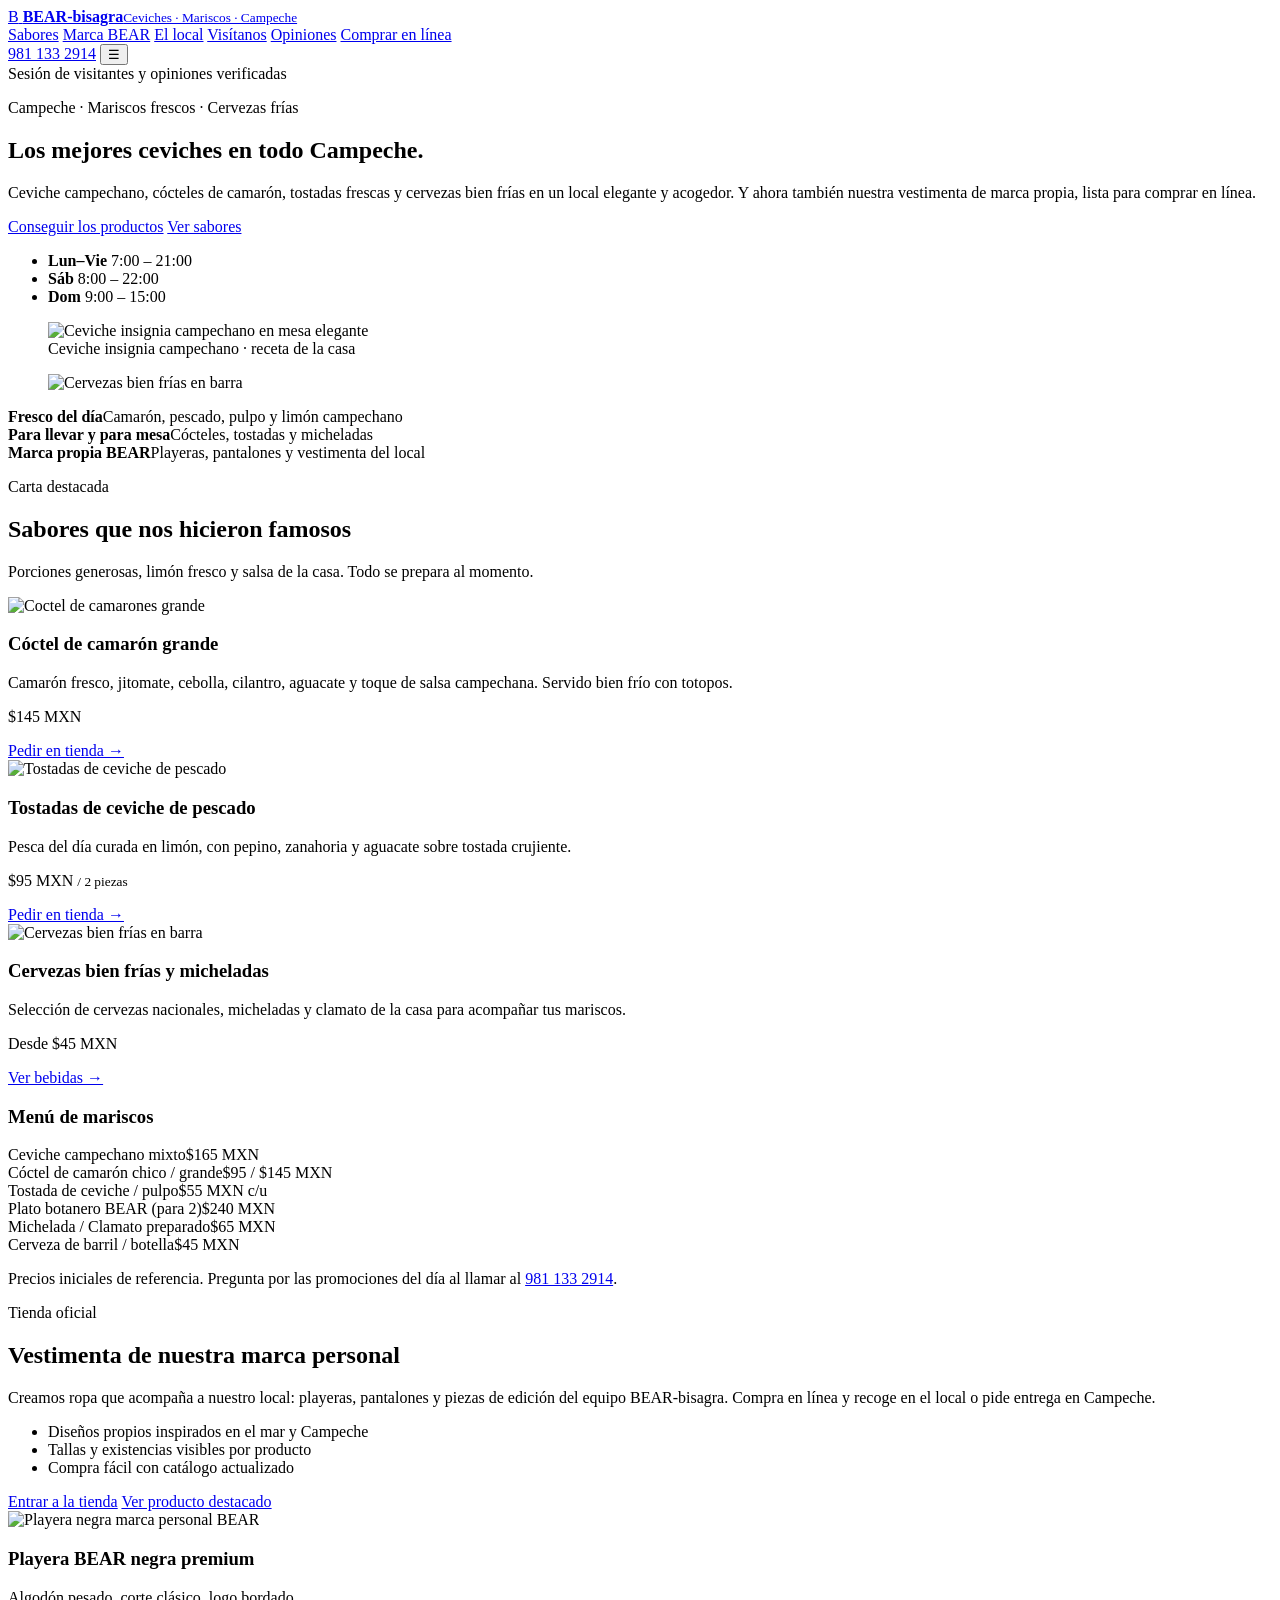
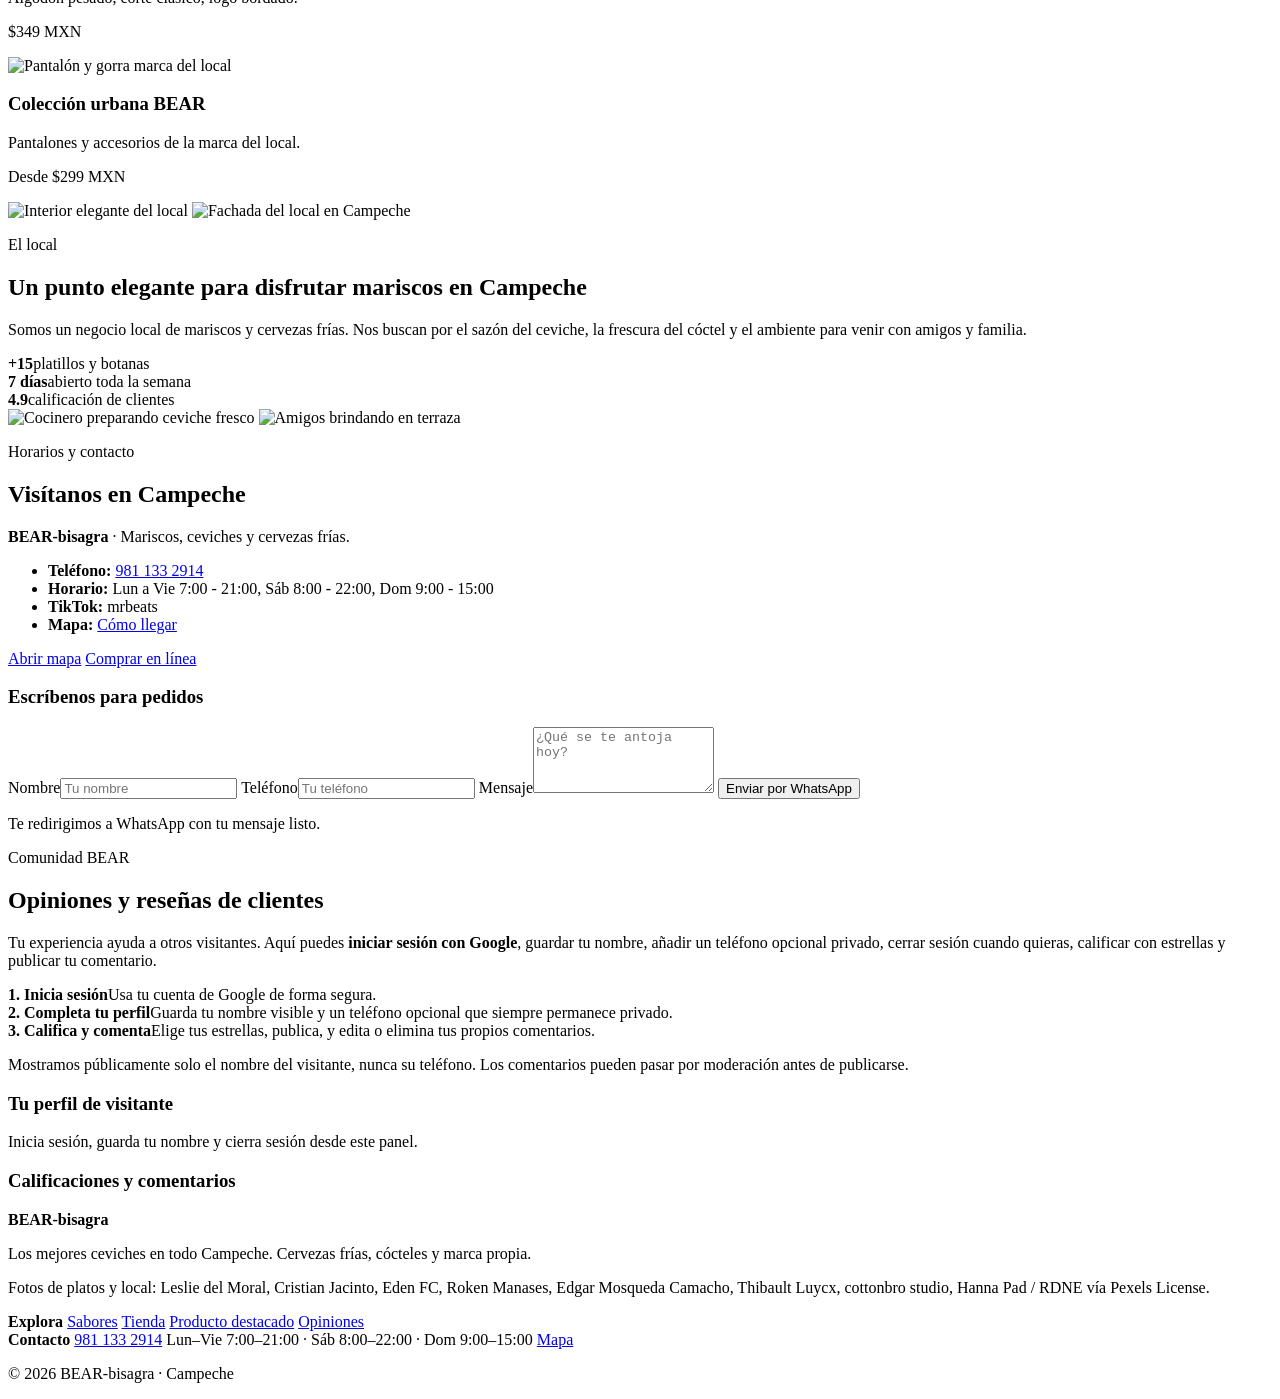
==== index.html @ d9f0fd3d "generate index.html" ====
<!DOCTYPE html>
<html lang="es">
<head>
<meta charset="UTF-8">
<meta name="viewport" content="width=device-width, initial-scale=1.0">
<title>BEAR-bisagra · Ceviches y Mariscos en Campeche</title>
<meta name="description" content="BEAR-bisagra en Campeche: los mejores ceviches, cócteles de camarón, tostadas frescas y cervezas bien frías. Compra en línea nuestra vestimenta de marca propia.">
<link rel="preconnect" href="https://fonts.googleapis.com">
<link rel="preconnect" href="https://fonts.gstatic.com" crossorigin>
<link href="https://fonts.googleapis.com/css2?family=Fraunces:opsz,wght@9..144,500;9..144,600;9..144,700&family=Inter:wght@400;500;600;700&display=swap" rel="stylesheet">
<link rel="stylesheet" href="styles.css">
</head>
<body>
<header class="header" id="inicio">
  <div class="container header-inner">
    <a class="brand" href="index.html" aria-label="BEAR-bisagra inicio" data-eb-editable="link" data-eb-key="index.a.1" data-eb-role="a" data-eb-kind="link">
      <span class="brand-mark">B</span>
      <span class="brand-text"><strong>BEAR-bisagra</strong><small>Ceviches · Mariscos · Campeche</small></span>
    </a>
    <nav class="nav" id="nav" aria-label="Navegación principal">
      <a href="#sabores" data-eb-editable="link" data-eb-key="index.a.2" data-eb-role="a" data-eb-kind="link">Sabores</a>
      <a href="#marca" data-eb-editable="link" data-eb-key="index.a.3" data-eb-role="a" data-eb-kind="link">Marca BEAR</a>
      <a href="#local" data-eb-editable="link" data-eb-key="index.a.4" data-eb-role="a" data-eb-kind="link">El local</a>
      <a href="#visitanos" data-eb-editable="link" data-eb-key="index.a.5" data-eb-role="a" data-eb-kind="link">Visítanos</a>
      <a href="#opiniones" data-eb-editable="link" data-eb-key="index.a.6" data-eb-role="a" data-eb-kind="link">Opiniones</a>
      <a href="tienda/index.html" class="btn btn-gold btn-sm" data-eb-editable="link" data-eb-key="index.a.7" data-eb-role="a" data-eb-kind="link">Comprar en línea</a>
    </nav>
    <div class="header-actions">
      <a class="phone" href="tel:+529811332914" data-eb-editable="link" data-eb-key="index.a.8" data-eb-role="a" data-eb-kind="link">981 133 2914</a>
      <button class="menu-btn" id="menuBtn" aria-label="Abrir menú" aria-expanded="false" data-eb-editable="link" data-eb-key="index.button.9" data-eb-role="button" data-eb-kind="link">☰</button>
    </div>
  </div>
  <div class="header-profile-strip">
    <div class="container header-profile-inner">
      <span>Sesión de visitantes y opiniones verificadas</span>
      <span data-itm-profile data-project-id="32536aca-527c-4a46-9a63-be16d1e86934"></span>
    </div>
  </div>
</header>

<main>
<!-- HERO -->
<section class="hero">
  <div class="container hero-grid">
    <div class="hero-copy">
      <p class="eyebrow" data-eb-editable="text" data-eb-key="index.p.10" data-eb-role="p" data-eb-kind="text">Campeche · Mariscos frescos · Cervezas frías</p>
      <h1 data-eb-editable="text" data-eb-key="index.h1.11" data-eb-role="h1" data-eb-kind="text">Los mejores ceviches en todo Campeche.</h1>
      <p class="lead" data-eb-editable="text" data-eb-key="index.p.12" data-eb-role="p" data-eb-kind="text">Ceviche campechano, cócteles de camarón, tostadas frescas y cervezas bien frías en un local elegante y acogedor. Y ahora también nuestra vestimenta de marca propia, lista para comprar en línea.</p>
      <div class="hero-cta">
        <a href="tienda/index.html" class="btn btn-gold" data-eb-editable="link" data-eb-key="index.a.13" data-eb-role="a" data-eb-kind="link">Conseguir los productos</a>
        <a href="#sabores" class="btn btn-outline" data-eb-editable="link" data-eb-key="index.a.14" data-eb-role="a" data-eb-kind="link">Ver sabores</a>
      </div>
      <ul class="hero-meta">
        <li><strong>Lun–Vie</strong> 7:00 – 21:00</li>
        <li><strong>Sáb</strong> 8:00 – 22:00</li>
        <li><strong>Dom</strong> 9:00 – 15:00</li>
      </ul>
    </div>
    <div class="hero-media">
      <figure class="hero-img-main">
        <img src="https://images.pexels.com/photos/4801427/pexels-photo-4801427.jpeg?auto=compress&cs=tinysrgb&dpr=2&h=650&w=940" alt="Ceviche insignia campechano en mesa elegante" loading="eager" data-eb-editable="image" data-eb-key="index.img.15" data-eb-role="img" data-eb-kind="image">
        <figcaption>Ceviche insignia campechano · receta de la casa</figcaption>
      </figure>
      <figure class="hero-img-small">
        <img src="https://images.pexels.com/photos/36027855/pexels-photo-36027855.jpeg?auto=compress&cs=tinysrgb&dpr=2&h=650&w=940" alt="Cervezas bien frías en barra" loading="lazy" data-eb-editable="image" data-eb-key="index.img.16" data-eb-role="img" data-eb-kind="image">
      </figure>
    </div>
  </div>
</section>

<!-- CINTA -->
<section class="strip">
  <div class="container strip-grid">
    <div><strong>Fresco del día</strong><span>Camarón, pescado, pulpo y limón campechano</span></div>
    <div><strong>Para llevar y para mesa</strong><span>Cócteles, tostadas y micheladas</span></div>
    <div><strong>Marca propia BEAR</strong><span>Playeras, pantalones y vestimenta del local</span></div>
  </div>
</section>

<!-- SABORES -->
<section class="section" id="sabores">
  <div class="container">
    <p class="eyebrow" data-eb-editable="text" data-eb-key="index.p.17" data-eb-role="p" data-eb-kind="text">Carta destacada</p>
    <div class="section-head">
      <h2 data-eb-editable="text" data-eb-key="index.h2.18" data-eb-role="h2" data-eb-kind="text">Sabores que nos hicieron famosos</h2>
      <p data-eb-editable="text" data-eb-key="index.p.19" data-eb-role="p" data-eb-kind="text">Porciones generosas, limón fresco y salsa de la casa. Todo se prepara al momento.</p>
    </div>
    <div class="cards-3">
      <article class="card">
        <img src="https://images.pexels.com/photos/20484887/pexels-photo-20484887.png?auto=compress&cs=tinysrgb&dpr=2&h=650&w=940" alt="Coctel de camarones grande" loading="lazy" data-eb-editable="image" data-eb-key="index.img.20" data-eb-role="img" data-eb-kind="image">
        <div class="card-body">
          <h3 data-eb-editable="text" data-eb-key="index.h3.21" data-eb-role="h3" data-eb-kind="text">Cóctel de camarón grande</h3>
          <p data-eb-editable="text" data-eb-key="index.p.22" data-eb-role="p" data-eb-kind="text">Camarón fresco, jitomate, cebolla, cilantro, aguacate y toque de salsa campechana. Servido bien frío con totopos.</p>
          <p class="price" data-eb-editable="text" data-eb-key="index.p.23" data-eb-role="p" data-eb-kind="text">$145 MXN</p>
          <a class="link" href="tienda/index.html" data-eb-editable="link" data-eb-key="index.a.24" data-eb-role="a" data-eb-kind="link">Pedir en tienda →</a>
        </div>
      </article>
      <article class="card">
        <img src="https://images.pexels.com/photos/19725440/pexels-photo-19725440.jpeg?auto=compress&cs=tinysrgb&dpr=2&h=650&w=940" alt="Tostadas de ceviche de pescado" loading="lazy" data-eb-editable="image" data-eb-key="index.img.25" data-eb-role="img" data-eb-kind="image">
        <div class="card-body">
          <h3 data-eb-editable="text" data-eb-key="index.h3.26" data-eb-role="h3" data-eb-kind="text">Tostadas de ceviche de pescado</h3>
          <p data-eb-editable="text" data-eb-key="index.p.27" data-eb-role="p" data-eb-kind="text">Pesca del día curada en limón, con pepino, zanahoria y aguacate sobre tostada crujiente.</p>
          <p class="price" data-eb-editable="text" data-eb-key="index.p.28" data-eb-role="p" data-eb-kind="text">$95 MXN <small>/ 2 piezas</small></p>
          <a class="link" href="tienda/index.html" data-eb-editable="link" data-eb-key="index.a.29" data-eb-role="a" data-eb-kind="link">Pedir en tienda →</a>
        </div>
      </article>
      <article class="card">
        <img src="https://images.pexels.com/photos/36027855/pexels-photo-36027855.jpeg?auto=compress&cs=tinysrgb&dpr=2&h=650&w=940" alt="Cervezas bien frías en barra" loading="lazy" data-eb-editable="image" data-eb-key="index.img.30" data-eb-role="img" data-eb-kind="image">
        <div class="card-body">
          <h3 data-eb-editable="text" data-eb-key="index.h3.31" data-eb-role="h3" data-eb-kind="text">Cervezas bien frías y micheladas</h3>
          <p data-eb-editable="text" data-eb-key="index.p.32" data-eb-role="p" data-eb-kind="text">Selección de cervezas nacionales, micheladas y clamato de la casa para acompañar tus mariscos.</p>
          <p class="price" data-eb-editable="text" data-eb-key="index.p.33" data-eb-role="p" data-eb-kind="text">Desde $45 MXN</p>
          <a class="link" href="tienda/index.html" data-eb-editable="link" data-eb-key="index.a.34" data-eb-role="a" data-eb-kind="link">Ver bebidas →</a>
        </div>
      </article>
    </div>
    <div class="menu-table-wrap">
      <h3 data-eb-editable="text" data-eb-key="index.h3.35" data-eb-role="h3" data-eb-kind="text">Menú de mariscos</h3>
      <div class="menu-table">
        <div><span>Ceviche campechano mixto</span><span>$165 MXN</span></div>
        <div><span>Cóctel de camarón chico / grande</span><span>$95 / $145 MXN</span></div>
        <div><span>Tostada de ceviche / pulpo</span><span>$55 MXN c/u</span></div>
        <div><span>Plato botanero BEAR (para 2)</span><span>$240 MXN</span></div>
        <div><span>Michelada / Clamato preparado</span><span>$65 MXN</span></div>
        <div><span>Cerveza de barril / botella</span><span>$45 MXN</span></div>
      </div>
      <p class="muted" data-eb-editable="text" data-eb-key="index.p.36" data-eb-role="p" data-eb-kind="text">Precios iniciales de referencia. Pregunta por las promociones del día al llamar al <a href="tel:+529811332914" data-eb-editable="link" data-eb-key="index.a.37" data-eb-role="a" data-eb-kind="link">981 133 2914</a>.</p>
    </div>
  </div>
</section>

<!-- MARCA / TIENDA -->
<section class="section section-dark" id="marca">
  <div class="container brand-grid">
    <div>
      <p class="eyebrow eyebrow-gold" data-eb-editable="text" data-eb-key="index.p.38" data-eb-role="p" data-eb-kind="text">Tienda oficial</p>
      <h2 data-eb-editable="text" data-eb-key="index.h2.39" data-eb-role="h2" data-eb-kind="text">Vestimenta de nuestra marca personal</h2>
      <p data-eb-editable="text" data-eb-key="index.p.40" data-eb-role="p" data-eb-kind="text">Creamos ropa que acompaña a nuestro local: playeras, pantalones y piezas de edición del equipo BEAR-bisagra. Compra en línea y recoge en el local o pide entrega en Campeche.</p>
      <ul class="checklist">
        <li>Diseños propios inspirados en el mar y Campeche</li>
        <li>Tallas y existencias visibles por producto</li>
        <li>Compra fácil con catálogo actualizado</li>
      </ul>
      <div class="row">
        <a href="tienda/index.html" class="btn btn-gold" data-eb-editable="link" data-eb-key="index.a.41" data-eb-role="a" data-eb-kind="link">Entrar a la tienda</a>
        <a href="tienda/producto-1.html" class="btn btn-outline-light" data-eb-editable="link" data-eb-key="index.a.42" data-eb-role="a" data-eb-kind="link">Ver producto destacado</a>
      </div>
    </div>
    <div class="brand-cards">
      <article class="card card-dark">
        <img src="https://images.pexels.com/photos/8532638/pexels-photo-8532638.jpeg?auto=compress&cs=tinysrgb&dpr=2&h=650&w=940" alt="Playera negra marca personal BEAR" loading="lazy" data-eb-editable="image" data-eb-key="index.img.43" data-eb-role="img" data-eb-kind="image">
        <div class="card-body">
          <h3 data-eb-editable="text" data-eb-key="index.h3.44" data-eb-role="h3" data-eb-kind="text">Playera BEAR negra premium</h3>
          <p data-eb-editable="text" data-eb-key="index.p.45" data-eb-role="p" data-eb-kind="text">Algodón pesado, corte clásico, logo bordado.</p>
          <p class="price" data-eb-editable="text" data-eb-key="index.p.46" data-eb-role="p" data-eb-kind="text">$349 MXN</p>
        </div>
      </article>
      <article class="card card-dark">
        <img src="https://images.pexels.com/photos/8112638/pexels-photo-8112638.jpeg?auto=compress&cs=tinysrgb&dpr=2&h=650&w=940" alt="Pantalón y gorra marca del local" loading="lazy" data-eb-editable="image" data-eb-key="index.img.47" data-eb-role="img" data-eb-kind="image">
        <div class="card-body">
          <h3 data-eb-editable="text" data-eb-key="index.h3.48" data-eb-role="h3" data-eb-kind="text">Colección urbana BEAR</h3>
          <p data-eb-editable="text" data-eb-key="index.p.49" data-eb-role="p" data-eb-kind="text">Pantalones y accesorios de la marca del local.</p>
          <p class="price" data-eb-editable="text" data-eb-key="index.p.50" data-eb-role="p" data-eb-kind="text">Desde $299 MXN</p>
        </div>
      </article>
    </div>
  </div>
</section>

<!-- LOCAL -->
<section class="section" id="local">
  <div class="container local-grid">
    <div class="local-media">
      <img class="img-main" src="https://images.pexels.com/photos/34692788/pexels-photo-34692788.jpeg?auto=compress&cs=tinysrgb&dpr=2&h=650&w=940" alt="Interior elegante del local" loading="lazy" data-eb-editable="image" data-eb-key="index.img.51" data-eb-role="img" data-eb-kind="image">
      <img class="img-over" src="https://images.pexels.com/photos/32204736/pexels-photo-32204736.jpeg?auto=compress&cs=tinysrgb&dpr=2&h=650&w=940" alt="Fachada del local en Campeche" loading="lazy" data-eb-editable="image" data-eb-key="index.img.52" data-eb-role="img" data-eb-kind="image">
    </div>
    <div>
      <p class="eyebrow" data-eb-editable="text" data-eb-key="index.p.53" data-eb-role="p" data-eb-kind="text">El local</p>
      <h2 data-eb-editable="text" data-eb-key="index.h2.54" data-eb-role="h2" data-eb-kind="text">Un punto elegante para disfrutar mariscos en Campeche</h2>
      <p data-eb-editable="text" data-eb-key="index.p.55" data-eb-role="p" data-eb-kind="text">Somos un negocio local de mariscos y cervezas frías. Nos buscan por el sazón del ceviche, la frescura del cóctel y el ambiente para venir con amigos y familia.</p>
      <div class="stats">
        <div><strong>+15</strong><span>platillos y botanas</span></div>
        <div><strong>7 días</strong><span>abierto toda la semana</span></div>
        <div><strong>4.9</strong><span>calificación de clientes</span></div>
      </div>
      <div class="gallery-mini">
        <img src="https://images.pexels.com/photos/3975044/pexels-photo-3975044.jpeg?auto=compress&cs=tinysrgb&dpr=2&h=650&w=940" alt="Cocinero preparando ceviche fresco" loading="lazy" data-eb-editable="image" data-eb-key="index.img.56" data-eb-role="img" data-eb-kind="image">
        <img src="https://images.pexels.com/photos/5529902/pexels-photo-5529902.jpeg?auto=compress&cs=tinysrgb&dpr=2&h=650&w=940" alt="Amigos brindando en terraza" loading="lazy" data-eb-editable="image" data-eb-key="index.img.57" data-eb-role="img" data-eb-kind="image">
      </div>
    </div>
  </div>
</section>

<!-- VISITANOS -->
<section class="section section-cream" id="visitanos">
  <div class="container visit-grid">
    <div>
      <p class="eyebrow" data-eb-editable="text" data-eb-key="index.p.58" data-eb-role="p" data-eb-kind="text">Horarios y contacto</p>
      <h2 data-eb-editable="text" data-eb-key="index.h2.59" data-eb-role="h2" data-eb-kind="text">Visítanos en Campeche</h2>
      <p data-eb-editable="text" data-eb-key="index.p.60" data-eb-role="p" data-eb-kind="text"><strong>BEAR-bisagra</strong> · Mariscos, ceviches y cervezas frías.</p>
      <ul class="contact-list">
        <li><strong>Teléfono:</strong> <a href="tel:+529811332914" data-eb-editable="link" data-eb-key="index.a.61" data-eb-role="a" data-eb-kind="link">981 133 2914</a></li>
        <li><strong>Horario:</strong> Lun a Vie 7:00 - 21:00, Sáb 8:00 - 22:00, Dom 9:00 - 15:00</li>
        <li><strong>TikTok:</strong> mrbeats</li>
        <li><strong>Mapa:</strong> <a href="https://maps.google.com/?q=Monterrey" target="_blank" rel="noopener" data-eb-editable="link" data-eb-key="index.a.62" data-eb-role="a" data-eb-kind="link">Cómo llegar</a></li>
      </ul>
      <div class="row">
        <a class="btn btn-dark" href="https://maps.google.com/?q=Monterrey" target="_blank" rel="noopener" data-eb-editable="link" data-eb-key="index.a.63" data-eb-role="a" data-eb-kind="link">Abrir mapa</a>
        <a class="btn btn-gold" href="tienda/index.html" data-eb-editable="link" data-eb-key="index.a.64" data-eb-role="a" data-eb-kind="link">Comprar en línea</a>
      </div>
    </div>
    <form class="contact-form" id="contactForm">
      <h3 data-eb-editable="text" data-eb-key="index.h3.65" data-eb-role="h3" data-eb-kind="text">Escríbenos para pedidos</h3>
      <label>Nombre<input type="text" name="nombre" required placeholder="Tu nombre"></label>
      <label>Teléfono<input type="tel" name="telefono" placeholder="Tu teléfono"></label>
      <label>Mensaje<textarea name="mensaje" rows="4" required placeholder="¿Qué se te antoja hoy?"></textarea></label>
      <button class="btn btn-dark" type="submit" data-eb-editable="link" data-eb-key="index.button.66" data-eb-role="button" data-eb-kind="link">Enviar por WhatsApp</button>
      <p class="form-note" id="contactNote" data-eb-editable="text" data-eb-key="index.p.67" data-eb-role="p" data-eb-kind="text">Te redirigimos a WhatsApp con tu mensaje listo.</p>
    </form>
  </div>
</section>

<!-- OPINIONES / COMENTARIOS ITM -->
<section class="section section-opinions" id="opiniones">
  <div class="container">
    <p class="eyebrow eyebrow-gold" data-eb-editable="text" data-eb-key="index.p.68" data-eb-role="p" data-eb-kind="text">Comunidad BEAR</p>
    <div class="section-head">
      <h2 data-eb-editable="text" data-eb-key="index.h2.69" data-eb-role="h2" data-eb-kind="text">Opiniones y reseñas de clientes</h2>
      <p data-eb-editable="text" data-eb-key="index.p.70" data-eb-role="p" data-eb-kind="text">Tu experiencia ayuda a otros visitantes. Aquí puedes <strong>iniciar sesión con Google</strong>, guardar tu nombre, añadir un teléfono opcional privado, cerrar sesión cuando quieras, calificar con estrellas y publicar tu comentario.</p>
    </div>
    <div class="opinion-info-grid">
      <div class="opinion-step"><strong>1. Inicia sesión</strong><span>Usa tu cuenta de Google de forma segura.</span></div>
      <div class="opinion-step"><strong>2. Completa tu perfil</strong><span>Guarda tu nombre visible y un teléfono opcional que siempre permanece privado.</span></div>
      <div class="opinion-step"><strong>3. Califica y comenta</strong><span>Elige tus estrellas, publica, y edita o elimina tus propios comentarios.</span></div>
    </div>
    <p class="privacy-note" data-eb-editable="text" data-eb-key="index.p.71" data-eb-role="p" data-eb-kind="text">Mostramos públicamente solo el nombre del visitante, nunca su teléfono. Los comentarios pueden pasar por moderación antes de publicarse.</p>
    <div class="comments-shell" data-itm-comments-shell>
      <div class="comments-profile-card">
        <h3 data-eb-editable="text" data-eb-key="index.h3.72" data-eb-role="h3" data-eb-kind="text">Tu perfil de visitante</h3>
        <p class="muted" data-eb-editable="text" data-eb-key="index.p.73" data-eb-role="p" data-eb-kind="text">Inicia sesión, guarda tu nombre y cierra sesión desde este panel.</p>
        <div data-itm-profile data-project-id="32536aca-527c-4a46-9a63-be16d1e86934"></div>
      </div>
      <div class="comments-list-card">
        <h3 data-eb-editable="text" data-eb-key="index.h3.74" data-eb-role="h3" data-eb-kind="text">Calificaciones y comentarios</h3>
        <div data-itm-comments data-project-id="32536aca-527c-4a46-9a63-be16d1e86934"></div>
      </div>
    </div>
  </div>
</section>
</main>

<footer class="footer">
  <div class="container footer-grid">
    <div>
      <strong>BEAR-bisagra</strong>
      <p data-eb-editable="text" data-eb-key="index.p.75" data-eb-role="p" data-eb-kind="text">Los mejores ceviches en todo Campeche. Cervezas frías, cócteles y marca propia.</p>
      <p class="muted" data-eb-editable="text" data-eb-key="index.p.76" data-eb-role="p" data-eb-kind="text">Fotos de platos y local: Leslie del Moral, Cristian Jacinto, Eden FC, Roken Manases, Edgar Mosqueda Camacho, Thibault Luycx, cottonbro studio, Hanna Pad / RDNE vía Pexels License.</p>
    </div>
    <div>
      <strong>Explora</strong>
      <a href="#sabores" data-eb-editable="link" data-eb-key="index.a.77" data-eb-role="a" data-eb-kind="link">Sabores</a>
      <a href="tienda/index.html" data-eb-editable="link" data-eb-key="index.a.78" data-eb-role="a" data-eb-kind="link">Tienda</a>
      <a href="tienda/producto-1.html" data-eb-editable="link" data-eb-key="index.a.79" data-eb-role="a" data-eb-kind="link">Producto destacado</a>
      <a href="#opiniones" data-eb-editable="link" data-eb-key="index.a.80" data-eb-role="a" data-eb-kind="link">Opiniones</a>
    </div>
    <div>
      <strong>Contacto</strong>
      <a href="tel:+529811332914" data-eb-editable="link" data-eb-key="index.a.81" data-eb-role="a" data-eb-kind="link">981 133 2914</a>
      <span>Lun–Vie 7:00–21:00 · Sáb 8:00–22:00 · Dom 9:00–15:00</span>
      <a href="https://maps.google.com/?q=Monterrey" target="_blank" rel="noopener" data-eb-editable="link" data-eb-key="index.a.82" data-eb-role="a" data-eb-kind="link">Mapa</a>
    </div>
  </div>
  <p class="copy" data-eb-editable="text" data-eb-key="index.p.83" data-eb-role="p" data-eb-kind="text">© 2026 BEAR-bisagra · Campeche</p>
</footer>

<script src="script.js"></script>
<script src="https://itm-void-excepcional.pages.dev/comments.js" async></script>
</body>
</html>
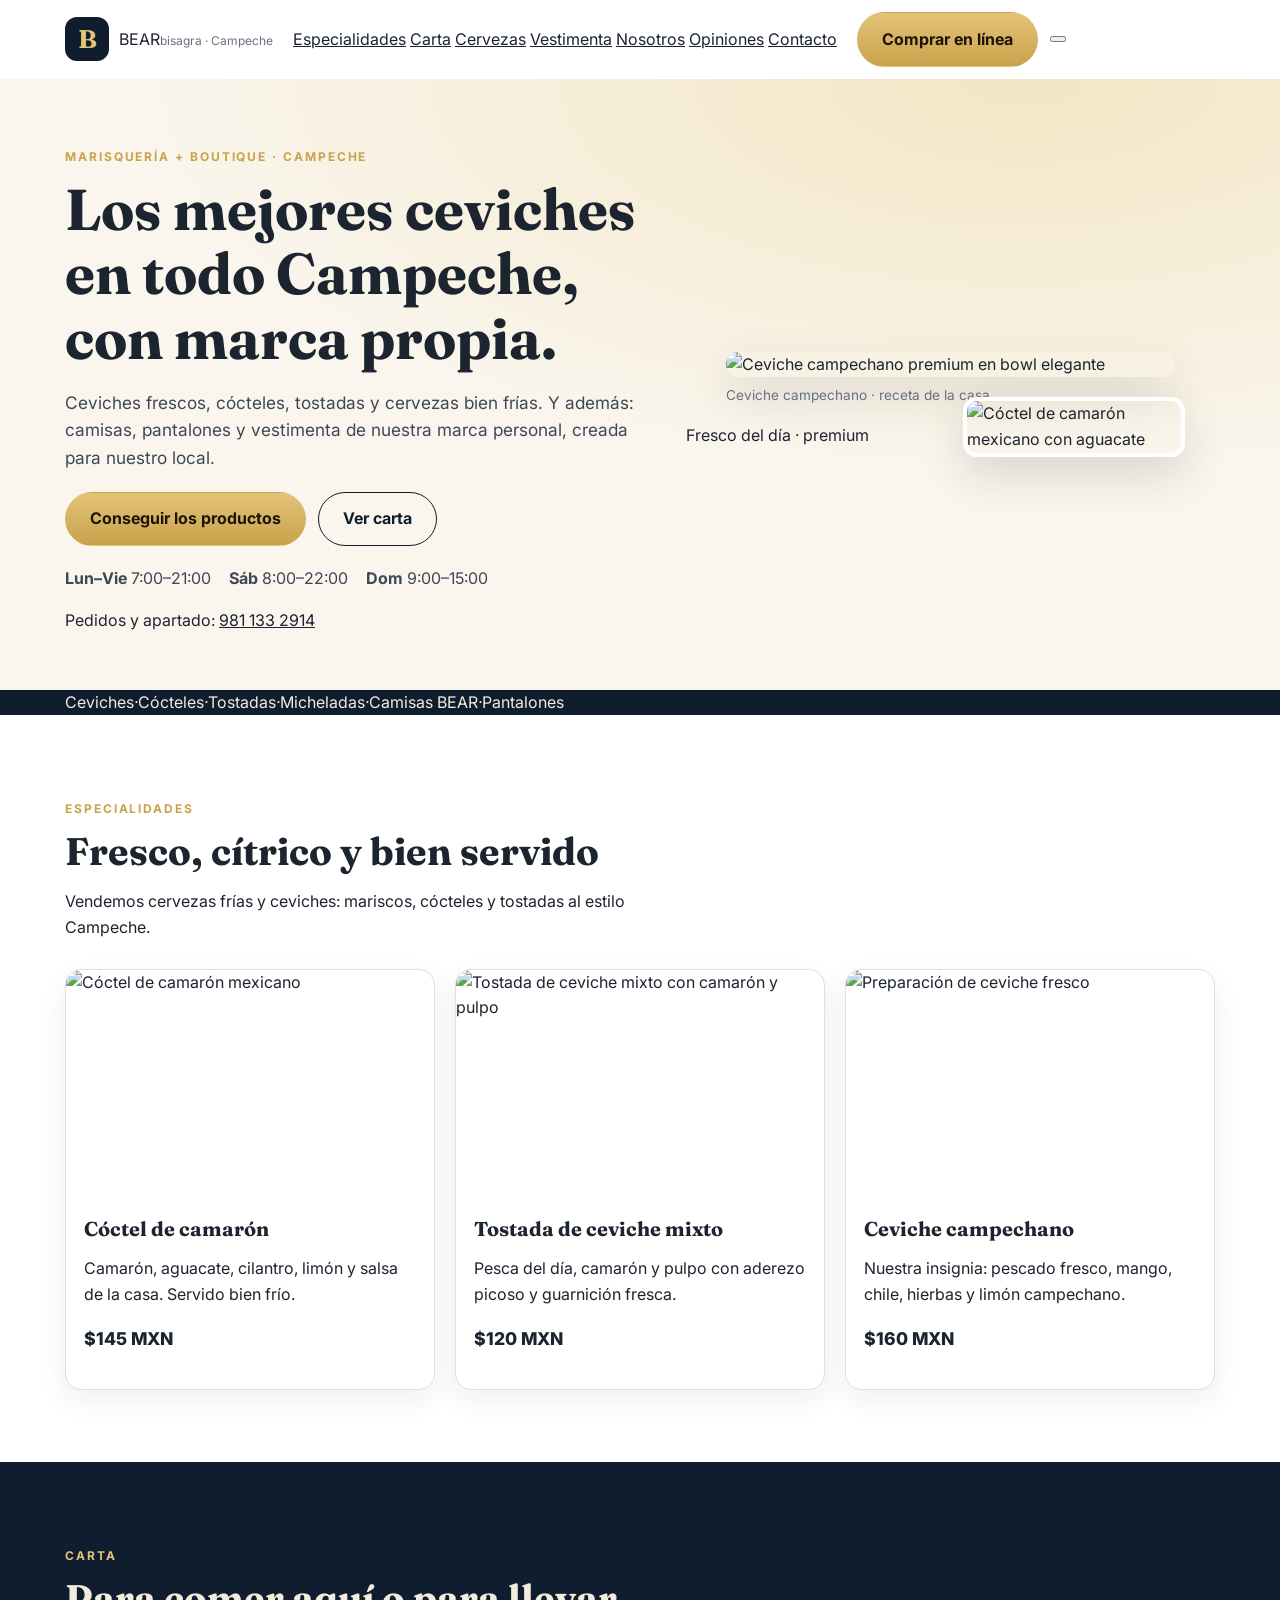
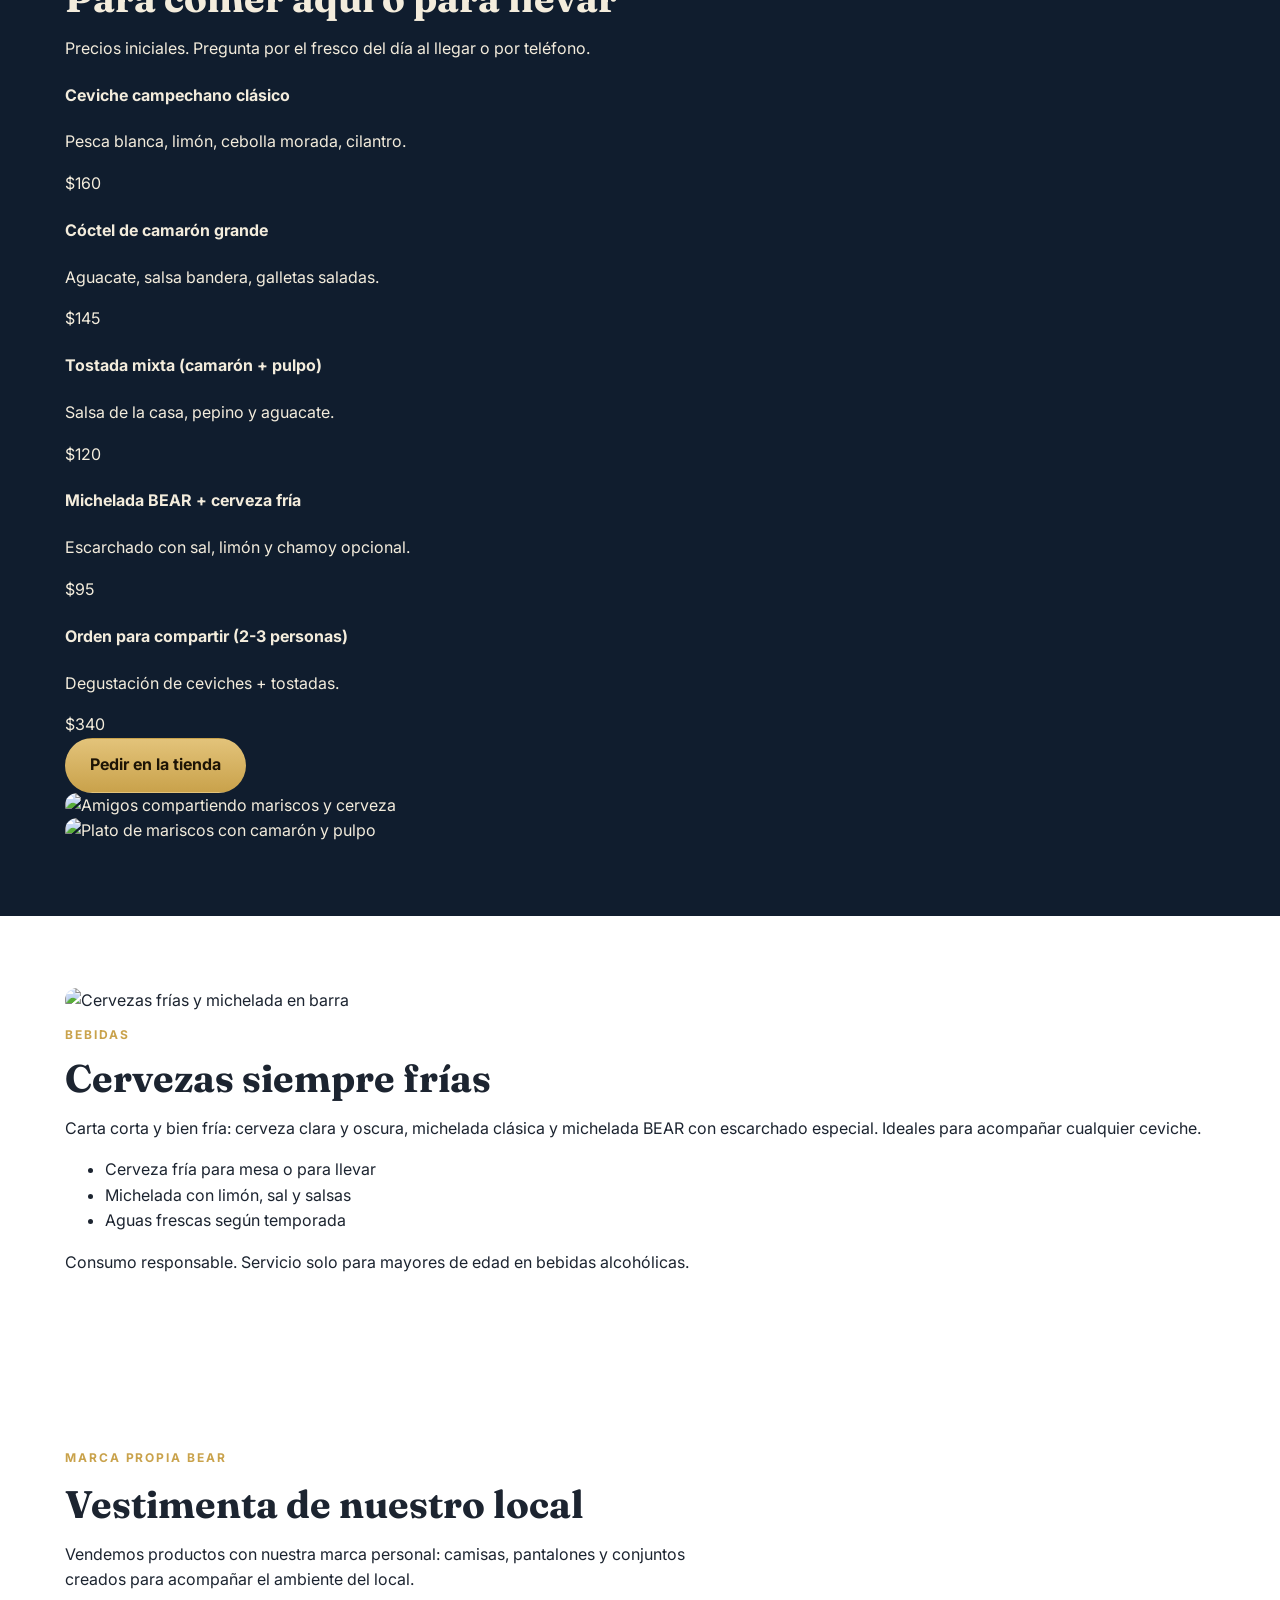
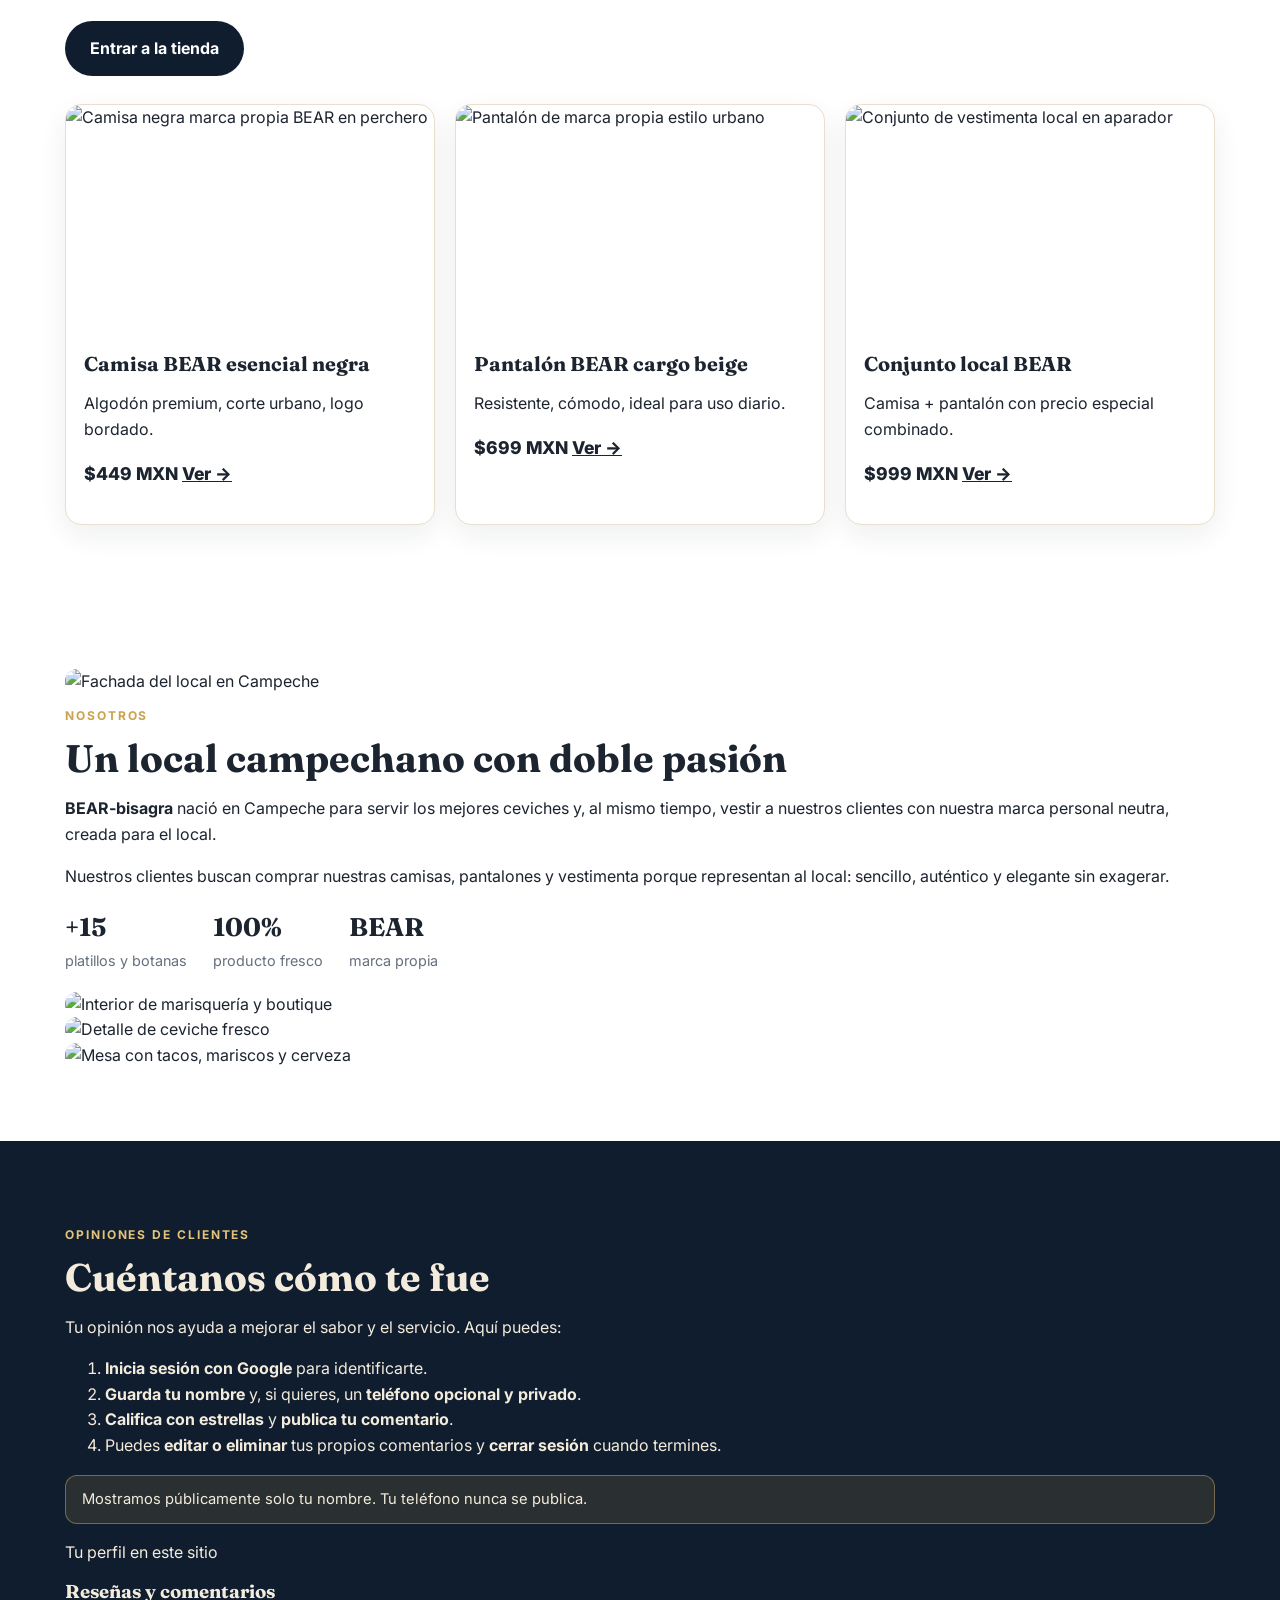
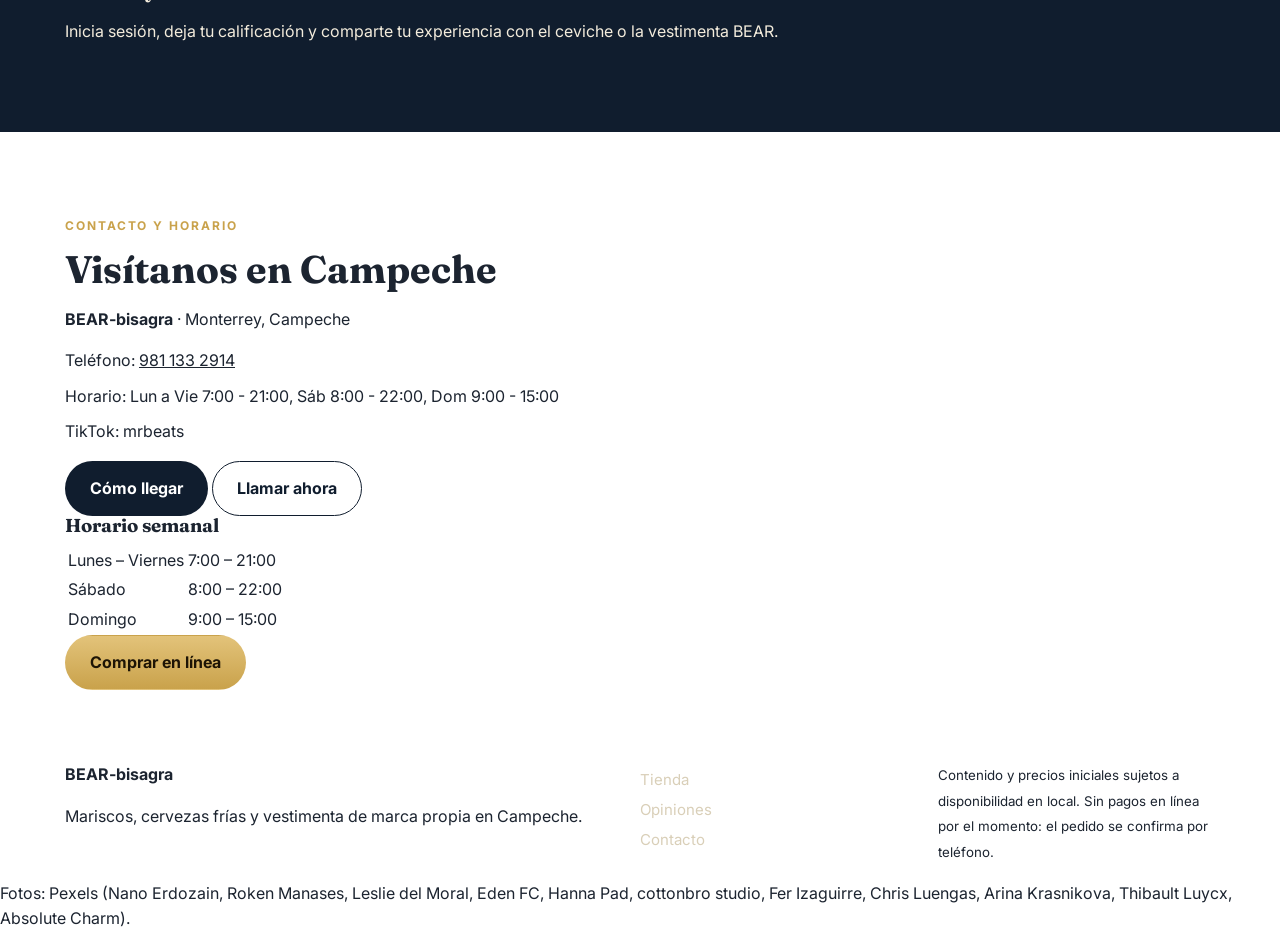
==== commit ef9eab0e: "generate index.html" ====
--- a/index.html
+++ b/index.html
@@ -3,274 +3,270 @@
 <head>
 <meta charset="UTF-8">
 <meta name="viewport" content="width=device-width, initial-scale=1.0">
-<title>BEAR-bisagra · Ceviches y Mariscos en Campeche</title>
-<meta name="description" content="BEAR-bisagra en Campeche: los mejores ceviches, cócteles de camarón, tostadas frescas y cervezas bien frías. Compra en línea nuestra vestimenta de marca propia.">
+<title>BEAR-bisagra · Ceviches, Mariscos y Vestimenta propia en Campeche</title>
+<meta name="description" content="BEAR-bisagra en Campeche: los mejores ceviches, cócteles de camarón, cervezas frías y vestimenta de marca propia. Compra en línea.">
 <link rel="preconnect" href="https://fonts.googleapis.com">
 <link rel="preconnect" href="https://fonts.gstatic.com" crossorigin>
 <link href="https://fonts.googleapis.com/css2?family=Fraunces:opsz,wght@9..144,500;9..144,600;9..144,700&family=Inter:wght@400;500;600;700&display=swap" rel="stylesheet">
 <link rel="stylesheet" href="styles.css">
 </head>
 <body>
-<header class="header" id="inicio">
+<header class="site-header" data-editable="header">
   <div class="container header-inner">
-    <a class="brand" href="index.html" aria-label="BEAR-bisagra inicio" data-eb-editable="link" data-eb-key="index.a.1" data-eb-role="a" data-eb-kind="link">
+    <a href="index.html" class="brand" aria-label="BEAR-bisagra inicio" data-eb-editable="link" data-eb-key="index.a.1" data-eb-role="a" data-eb-kind="link">
       <span class="brand-mark">B</span>
-      <span class="brand-text"><strong>BEAR-bisagra</strong><small>Ceviches · Mariscos · Campeche</small></span>
+      <span class="brand-text">BEAR<small>bisagra · Campeche</small></span>
     </a>
-    <nav class="nav" id="nav" aria-label="Navegación principal">
-      <a href="#sabores" data-eb-editable="link" data-eb-key="index.a.2" data-eb-role="a" data-eb-kind="link">Sabores</a>
-      <a href="#marca" data-eb-editable="link" data-eb-key="index.a.3" data-eb-role="a" data-eb-kind="link">Marca BEAR</a>
-      <a href="#local" data-eb-editable="link" data-eb-key="index.a.4" data-eb-role="a" data-eb-kind="link">El local</a>
-      <a href="#visitanos" data-eb-editable="link" data-eb-key="index.a.5" data-eb-role="a" data-eb-kind="link">Visítanos</a>
-      <a href="#opiniones" data-eb-editable="link" data-eb-key="index.a.6" data-eb-role="a" data-eb-kind="link">Opiniones</a>
-      <a href="tienda/index.html" class="btn btn-gold btn-sm" data-eb-editable="link" data-eb-key="index.a.7" data-eb-role="a" data-eb-kind="link">Comprar en línea</a>
+    <nav class="main-nav" id="mainNav" aria-label="Navegación principal">
+      <a href="#especialidades" data-eb-editable="link" data-eb-key="index.a.2" data-eb-role="a" data-eb-kind="link">Especialidades</a>
+      <a href="#menu" data-eb-editable="link" data-eb-key="index.a.3" data-eb-role="a" data-eb-kind="link">Carta</a>
+      <a href="#bebidas" data-eb-editable="link" data-eb-key="index.a.4" data-eb-role="a" data-eb-kind="link">Cervezas</a>
+      <a href="#coleccion" data-eb-editable="link" data-eb-key="index.a.5" data-eb-role="a" data-eb-kind="link">Vestimenta</a>
+      <a href="#nosotros" data-eb-editable="link" data-eb-key="index.a.6" data-eb-role="a" data-eb-kind="link">Nosotros</a>
+      <a href="#opiniones" data-eb-editable="link" data-eb-key="index.a.7" data-eb-role="a" data-eb-kind="link">Opiniones</a>
+      <a href="#contacto" data-eb-editable="link" data-eb-key="index.a.8" data-eb-role="a" data-eb-kind="link">Contacto</a>
     </nav>
     <div class="header-actions">
-      <a class="phone" href="tel:+529811332914" data-eb-editable="link" data-eb-key="index.a.8" data-eb-role="a" data-eb-kind="link">981 133 2914</a>
-      <button class="menu-btn" id="menuBtn" aria-label="Abrir menú" aria-expanded="false" data-eb-editable="link" data-eb-key="index.button.9" data-eb-role="button" data-eb-kind="link">☰</button>
-    </div>
-  </div>
-  <div class="header-profile-strip">
-    <div class="container header-profile-inner">
-      <span>Sesión de visitantes y opiniones verificadas</span>
-      <span data-itm-profile data-project-id="32536aca-527c-4a46-9a63-be16d1e86934"></span>
+      <a class="btn btn-gold" href="tienda/index.html" data-eb-editable="link" data-eb-key="index.a.9" data-eb-role="a" data-eb-kind="link">Comprar en línea</a>
+      <button class="nav-toggle" id="navToggle" aria-label="Abrir menú" aria-expanded="false" data-eb-editable="link" data-eb-key="index.button.10" data-eb-role="button" data-eb-kind="link"><span></span><span></span><span></span></button>
     </div>
   </div>
 </header>
 
 <main>
 <!-- HERO -->
-<section class="hero">
+<section class="hero" data-editable="hero">
   <div class="container hero-grid">
     <div class="hero-copy">
-      <p class="eyebrow" data-eb-editable="text" data-eb-key="index.p.10" data-eb-role="p" data-eb-kind="text">Campeche · Mariscos frescos · Cervezas frías</p>
-      <h1 data-eb-editable="text" data-eb-key="index.h1.11" data-eb-role="h1" data-eb-kind="text">Los mejores ceviches en todo Campeche.</h1>
-      <p class="lead" data-eb-editable="text" data-eb-key="index.p.12" data-eb-role="p" data-eb-kind="text">Ceviche campechano, cócteles de camarón, tostadas frescas y cervezas bien frías en un local elegante y acogedor. Y ahora también nuestra vestimenta de marca propia, lista para comprar en línea.</p>
+      <p class="eyebrow" data-eb-editable="text" data-eb-key="index.p.11" data-eb-role="p" data-eb-kind="text">Marisquería + boutique · Campeche</p>
+      <h1 data-eb-editable="text" data-eb-key="index.h1.12" data-eb-role="h1" data-eb-kind="text">Los mejores ceviches en todo Campeche, con marca propia.</h1>
+      <p class="lead" data-eb-editable="text" data-eb-key="index.p.13" data-eb-role="p" data-eb-kind="text">Ceviches frescos, cócteles, tostadas y cervezas bien frías. Y además: camisas, pantalones y vestimenta de nuestra marca personal, creada para nuestro local.</p>
       <div class="hero-cta">
-        <a href="tienda/index.html" class="btn btn-gold" data-eb-editable="link" data-eb-key="index.a.13" data-eb-role="a" data-eb-kind="link">Conseguir los productos</a>
-        <a href="#sabores" class="btn btn-outline" data-eb-editable="link" data-eb-key="index.a.14" data-eb-role="a" data-eb-kind="link">Ver sabores</a>
+        <a class="btn btn-gold" href="tienda/index.html" data-eb-editable="link" data-eb-key="index.a.14" data-eb-role="a" data-eb-kind="link">Conseguir los productos</a>
+        <a class="btn btn-outline" href="#menu" data-eb-editable="link" data-eb-key="index.a.15" data-eb-role="a" data-eb-kind="link">Ver carta</a>
       </div>
       <ul class="hero-meta">
-        <li><strong>Lun–Vie</strong> 7:00 – 21:00</li>
-        <li><strong>Sáb</strong> 8:00 – 22:00</li>
-        <li><strong>Dom</strong> 9:00 – 15:00</li>
+        <li><strong>Lun–Vie</strong> 7:00–21:00</li>
+        <li><strong>Sáb</strong> 8:00–22:00</li>
+        <li><strong>Dom</strong> 9:00–15:00</li>
       </ul>
+      <p class="hero-phone" data-eb-editable="text" data-eb-key="index.p.16" data-eb-role="p" data-eb-kind="text">Pedidos y apartado: <a href="tel:+529811332914" data-eb-editable="link" data-eb-key="index.a.17" data-eb-role="a" data-eb-kind="link">981 133 2914</a></p>
     </div>
     <div class="hero-media">
       <figure class="hero-img-main">
-        <img src="https://images.pexels.com/photos/4801427/pexels-photo-4801427.jpeg?auto=compress&cs=tinysrgb&dpr=2&h=650&w=940" alt="Ceviche insignia campechano en mesa elegante" loading="eager" data-eb-editable="image" data-eb-key="index.img.15" data-eb-role="img" data-eb-kind="image">
-        <figcaption>Ceviche insignia campechano · receta de la casa</figcaption>
+        <img src="https://images.pexels.com/photos/28490849/pexels-photo-28490849.jpeg?auto=compress&cs=tinysrgb&dpr=2&h=650&w=940" alt="Ceviche campechano premium en bowl elegante" loading="eager" data-eb-editable="image" data-eb-key="index.img.18" data-eb-role="img" data-eb-kind="image">
+        <figcaption>Ceviche campechano · receta de la casa</figcaption>
       </figure>
       <figure class="hero-img-small">
-        <img src="https://images.pexels.com/photos/36027855/pexels-photo-36027855.jpeg?auto=compress&cs=tinysrgb&dpr=2&h=650&w=940" alt="Cervezas bien frías en barra" loading="lazy" data-eb-editable="image" data-eb-key="index.img.16" data-eb-role="img" data-eb-kind="image">
+        <img src="https://images.pexels.com/photos/19725429/pexels-photo-19725429.jpeg?auto=compress&cs=tinysrgb&dpr=2&h=650&w=940" alt="Cóctel de camarón mexicano con aguacate" loading="lazy" data-eb-editable="image" data-eb-key="index.img.19" data-eb-role="img" data-eb-kind="image">
       </figure>
+      <div class="hero-badge">Fresco del día · premium</div>
     </div>
   </div>
 </section>
 
 <!-- CINTA -->
-<section class="strip">
-  <div class="container strip-grid">
-    <div><strong>Fresco del día</strong><span>Camarón, pescado, pulpo y limón campechano</span></div>
-    <div><strong>Para llevar y para mesa</strong><span>Cócteles, tostadas y micheladas</span></div>
-    <div><strong>Marca propia BEAR</strong><span>Playeras, pantalones y vestimenta del local</span></div>
-  </div>
-</section>
-
-<!-- SABORES -->
-<section class="section" id="sabores">
+<div class="strip">
+  <div class="container strip-inner">
+    <span>Ceviches</span><i>·</i><span>Cócteles</span><i>·</i><span>Tostadas</span><i>·</i><span>Micheladas</span><i>·</i><span>Camisas BEAR</span><i>·</i><span>Pantalones</span>
+  </div>
+</div>
+
+<!-- ESPECIALIDADES -->
+<section id="especialidades" class="section" data-editable="especialidades">
   <div class="container">
-    <p class="eyebrow" data-eb-editable="text" data-eb-key="index.p.17" data-eb-role="p" data-eb-kind="text">Carta destacada</p>
+    <p class="eyebrow" data-eb-editable="text" data-eb-key="index.p.20" data-eb-role="p" data-eb-kind="text">Especialidades</p>
     <div class="section-head">
-      <h2 data-eb-editable="text" data-eb-key="index.h2.18" data-eb-role="h2" data-eb-kind="text">Sabores que nos hicieron famosos</h2>
-      <p data-eb-editable="text" data-eb-key="index.p.19" data-eb-role="p" data-eb-kind="text">Porciones generosas, limón fresco y salsa de la casa. Todo se prepara al momento.</p>
+      <h2 data-eb-editable="text" data-eb-key="index.h2.21" data-eb-role="h2" data-eb-kind="text">Fresco, cítrico y bien servido</h2>
+      <p data-eb-editable="text" data-eb-key="index.p.22" data-eb-role="p" data-eb-kind="text">Vendemos cervezas frías y ceviches: mariscos, cócteles y tostadas al estilo Campeche.</p>
     </div>
     <div class="cards-3">
       <article class="card">
-        <img src="https://images.pexels.com/photos/20484887/pexels-photo-20484887.png?auto=compress&cs=tinysrgb&dpr=2&h=650&w=940" alt="Coctel de camarones grande" loading="lazy" data-eb-editable="image" data-eb-key="index.img.20" data-eb-role="img" data-eb-kind="image">
+        <img src="https://images.pexels.com/photos/19725429/pexels-photo-19725429.jpeg?auto=compress&cs=tinysrgb&dpr=2&h=650&w=940" alt="Cóctel de camarón mexicano" loading="lazy" data-eb-editable="image" data-eb-key="index.img.23" data-eb-role="img" data-eb-kind="image">
         <div class="card-body">
-          <h3 data-eb-editable="text" data-eb-key="index.h3.21" data-eb-role="h3" data-eb-kind="text">Cóctel de camarón grande</h3>
-          <p data-eb-editable="text" data-eb-key="index.p.22" data-eb-role="p" data-eb-kind="text">Camarón fresco, jitomate, cebolla, cilantro, aguacate y toque de salsa campechana. Servido bien frío con totopos.</p>
-          <p class="price" data-eb-editable="text" data-eb-key="index.p.23" data-eb-role="p" data-eb-kind="text">$145 MXN</p>
-          <a class="link" href="tienda/index.html" data-eb-editable="link" data-eb-key="index.a.24" data-eb-role="a" data-eb-kind="link">Pedir en tienda →</a>
+          <h3 data-eb-editable="text" data-eb-key="index.h3.24" data-eb-role="h3" data-eb-kind="text">Cóctel de camarón</h3>
+          <p data-eb-editable="text" data-eb-key="index.p.25" data-eb-role="p" data-eb-kind="text">Camarón, aguacate, cilantro, limón y salsa de la casa. Servido bien frío.</p>
+          <p class="price" data-eb-editable="text" data-eb-key="index.p.26" data-eb-role="p" data-eb-kind="text">$145 MXN</p>
         </div>
       </article>
       <article class="card">
-        <img src="https://images.pexels.com/photos/19725440/pexels-photo-19725440.jpeg?auto=compress&cs=tinysrgb&dpr=2&h=650&w=940" alt="Tostadas de ceviche de pescado" loading="lazy" data-eb-editable="image" data-eb-key="index.img.25" data-eb-role="img" data-eb-kind="image">
+        <img src="https://images.pexels.com/photos/4801427/pexels-photo-4801427.jpeg?auto=compress&cs=tinysrgb&dpr=2&h=650&w=940" alt="Tostada de ceviche mixto con camarón y pulpo" loading="lazy" data-eb-editable="image" data-eb-key="index.img.27" data-eb-role="img" data-eb-kind="image">
         <div class="card-body">
-          <h3 data-eb-editable="text" data-eb-key="index.h3.26" data-eb-role="h3" data-eb-kind="text">Tostadas de ceviche de pescado</h3>
-          <p data-eb-editable="text" data-eb-key="index.p.27" data-eb-role="p" data-eb-kind="text">Pesca del día curada en limón, con pepino, zanahoria y aguacate sobre tostada crujiente.</p>
-          <p class="price" data-eb-editable="text" data-eb-key="index.p.28" data-eb-role="p" data-eb-kind="text">$95 MXN <small>/ 2 piezas</small></p>
-          <a class="link" href="tienda/index.html" data-eb-editable="link" data-eb-key="index.a.29" data-eb-role="a" data-eb-kind="link">Pedir en tienda →</a>
+          <h3 data-eb-editable="text" data-eb-key="index.h3.28" data-eb-role="h3" data-eb-kind="text">Tostada de ceviche mixto</h3>
+          <p data-eb-editable="text" data-eb-key="index.p.29" data-eb-role="p" data-eb-kind="text">Pesca del día, camarón y pulpo con aderezo picoso y guarnición fresca.</p>
+          <p class="price" data-eb-editable="text" data-eb-key="index.p.30" data-eb-role="p" data-eb-kind="text">$120 MXN</p>
         </div>
       </article>
       <article class="card">
-        <img src="https://images.pexels.com/photos/36027855/pexels-photo-36027855.jpeg?auto=compress&cs=tinysrgb&dpr=2&h=650&w=940" alt="Cervezas bien frías en barra" loading="lazy" data-eb-editable="image" data-eb-key="index.img.30" data-eb-role="img" data-eb-kind="image">
+        <img src="https://images.pexels.com/photos/3975044/pexels-photo-3975044.jpeg?auto=compress&cs=tinysrgb&dpr=2&h=650&w=940" alt="Preparación de ceviche fresco" loading="lazy" data-eb-editable="image" data-eb-key="index.img.31" data-eb-role="img" data-eb-kind="image">
         <div class="card-body">
-          <h3 data-eb-editable="text" data-eb-key="index.h3.31" data-eb-role="h3" data-eb-kind="text">Cervezas bien frías y micheladas</h3>
-          <p data-eb-editable="text" data-eb-key="index.p.32" data-eb-role="p" data-eb-kind="text">Selección de cervezas nacionales, micheladas y clamato de la casa para acompañar tus mariscos.</p>
-          <p class="price" data-eb-editable="text" data-eb-key="index.p.33" data-eb-role="p" data-eb-kind="text">Desde $45 MXN</p>
-          <a class="link" href="tienda/index.html" data-eb-editable="link" data-eb-key="index.a.34" data-eb-role="a" data-eb-kind="link">Ver bebidas →</a>
+          <h3 data-eb-editable="text" data-eb-key="index.h3.32" data-eb-role="h3" data-eb-kind="text">Ceviche campechano</h3>
+          <p data-eb-editable="text" data-eb-key="index.p.33" data-eb-role="p" data-eb-kind="text">Nuestra insignia: pescado fresco, mango, chile, hierbas y limón campechano.</p>
+          <p class="price" data-eb-editable="text" data-eb-key="index.p.34" data-eb-role="p" data-eb-kind="text">$160 MXN</p>
         </div>
       </article>
     </div>
-    <div class="menu-table-wrap">
-      <h3 data-eb-editable="text" data-eb-key="index.h3.35" data-eb-role="h3" data-eb-kind="text">Menú de mariscos</h3>
-      <div class="menu-table">
-        <div><span>Ceviche campechano mixto</span><span>$165 MXN</span></div>
-        <div><span>Cóctel de camarón chico / grande</span><span>$95 / $145 MXN</span></div>
-        <div><span>Tostada de ceviche / pulpo</span><span>$55 MXN c/u</span></div>
-        <div><span>Plato botanero BEAR (para 2)</span><span>$240 MXN</span></div>
-        <div><span>Michelada / Clamato preparado</span><span>$65 MXN</span></div>
-        <div><span>Cerveza de barril / botella</span><span>$45 MXN</span></div>
-      </div>
-      <p class="muted" data-eb-editable="text" data-eb-key="index.p.36" data-eb-role="p" data-eb-kind="text">Precios iniciales de referencia. Pregunta por las promociones del día al llamar al <a href="tel:+529811332914" data-eb-editable="link" data-eb-key="index.a.37" data-eb-role="a" data-eb-kind="link">981 133 2914</a>.</p>
-    </div>
-  </div>
-</section>
-
-<!-- MARCA / TIENDA -->
-<section class="section section-dark" id="marca">
-  <div class="container brand-grid">
-    <div>
-      <p class="eyebrow eyebrow-gold" data-eb-editable="text" data-eb-key="index.p.38" data-eb-role="p" data-eb-kind="text">Tienda oficial</p>
-      <h2 data-eb-editable="text" data-eb-key="index.h2.39" data-eb-role="h2" data-eb-kind="text">Vestimenta de nuestra marca personal</h2>
-      <p data-eb-editable="text" data-eb-key="index.p.40" data-eb-role="p" data-eb-kind="text">Creamos ropa que acompaña a nuestro local: playeras, pantalones y piezas de edición del equipo BEAR-bisagra. Compra en línea y recoge en el local o pide entrega en Campeche.</p>
-      <ul class="checklist">
-        <li>Diseños propios inspirados en el mar y Campeche</li>
-        <li>Tallas y existencias visibles por producto</li>
-        <li>Compra fácil con catálogo actualizado</li>
+  </div>
+</section>
+
+<!-- MENU / CARTA -->
+<section id="menu" class="section section-dark" data-editable="menu">
+  <div class="container menu-grid">
+    <div>
+      <p class="eyebrow eyebrow-gold" data-eb-editable="text" data-eb-key="index.p.35" data-eb-role="p" data-eb-kind="text">Carta</p>
+      <h2 data-eb-editable="text" data-eb-key="index.h2.36" data-eb-role="h2" data-eb-kind="text">Para comer aquí o para llevar</h2>
+      <p class="muted-light" data-eb-editable="text" data-eb-key="index.p.37" data-eb-role="p" data-eb-kind="text">Precios iniciales. Pregunta por el fresco del día al llegar o por teléfono.</p>
+      <div class="menu-list">
+        <div class="menu-item"><div><h4 data-eb-editable="text" data-eb-key="index.h4.38" data-eb-role="h4" data-eb-kind="text">Ceviche campechano clásico</h4><p data-eb-editable="text" data-eb-key="index.p.39" data-eb-role="p" data-eb-kind="text">Pesca blanca, limón, cebolla morada, cilantro.</p></div><span>$160</span></div>
+        <div class="menu-item"><div><h4 data-eb-editable="text" data-eb-key="index.h4.40" data-eb-role="h4" data-eb-kind="text">Cóctel de camarón grande</h4><p data-eb-editable="text" data-eb-key="index.p.41" data-eb-role="p" data-eb-kind="text">Aguacate, salsa bandera, galletas saladas.</p></div><span>$145</span></div>
+        <div class="menu-item"><div><h4 data-eb-editable="text" data-eb-key="index.h4.42" data-eb-role="h4" data-eb-kind="text">Tostada mixta (camarón + pulpo)</h4><p data-eb-editable="text" data-eb-key="index.p.43" data-eb-role="p" data-eb-kind="text">Salsa de la casa, pepino y aguacate.</p></div><span>$120</span></div>
+        <div class="menu-item"><div><h4 data-eb-editable="text" data-eb-key="index.h4.44" data-eb-role="h4" data-eb-kind="text">Michelada BEAR + cerveza fría</h4><p data-eb-editable="text" data-eb-key="index.p.45" data-eb-role="p" data-eb-kind="text">Escarchado con sal, limón y chamoy opcional.</p></div><span>$95</span></div>
+        <div class="menu-item"><div><h4 data-eb-editable="text" data-eb-key="index.h4.46" data-eb-role="h4" data-eb-kind="text">Orden para compartir (2-3 personas)</h4><p data-eb-editable="text" data-eb-key="index.p.47" data-eb-role="p" data-eb-kind="text">Degustación de ceviches + tostadas.</p></div><span>$340</span></div>
+      </div>
+      <a class="btn btn-gold" href="tienda/index.html" data-eb-editable="link" data-eb-key="index.a.48" data-eb-role="a" data-eb-kind="link">Pedir en la tienda</a>
+    </div>
+    <div class="menu-media">
+      <img src="https://images.pexels.com/photos/3015229/pexels-photo-3015229.jpeg?auto=compress&cs=tinysrgb&dpr=2&h=650&w=940" alt="Amigos compartiendo mariscos y cerveza" loading="lazy" data-eb-editable="image" data-eb-key="index.img.49" data-eb-role="img" data-eb-kind="image">
+      <img class="offset" src="https://images.pexels.com/photos/4801427/pexels-photo-4801427.jpeg?auto=compress&cs=tinysrgb&dpr=2&h=650&w=940" alt="Plato de mariscos con camarón y pulpo" loading="lazy" data-eb-editable="image" data-eb-key="index.img.50" data-eb-role="img" data-eb-kind="image">
+    </div>
+  </div>
+</section>
+
+<!-- BEBIDAS -->
+<section id="bebidas" class="section" data-editable="bebidas">
+  <div class="container split">
+    <img class="split-img" src="https://images.pexels.com/photos/36027855/pexels-photo-36027855.jpeg?auto=compress&cs=tinysrgb&dpr=2&h=650&w=940" alt="Cervezas frías y michelada en barra" loading="lazy" data-eb-editable="image" data-eb-key="index.img.51" data-eb-role="img" data-eb-kind="image">
+    <div>
+      <p class="eyebrow" data-eb-editable="text" data-eb-key="index.p.52" data-eb-role="p" data-eb-kind="text">Bebidas</p>
+      <h2 data-eb-editable="text" data-eb-key="index.h2.53" data-eb-role="h2" data-eb-kind="text">Cervezas siempre frías</h2>
+      <p data-eb-editable="text" data-eb-key="index.p.54" data-eb-role="p" data-eb-kind="text">Carta corta y bien fría: cerveza clara y oscura, michelada clásica y michelada BEAR con escarchado especial. Ideales para acompañar cualquier ceviche.</p>
+      <ul class="check-list">
+        <li>Cerveza fría para mesa o para llevar</li>
+        <li>Michelada con limón, sal y salsas</li>
+        <li>Aguas frescas según temporada</li>
       </ul>
-      <div class="row">
-        <a href="tienda/index.html" class="btn btn-gold" data-eb-editable="link" data-eb-key="index.a.41" data-eb-role="a" data-eb-kind="link">Entrar a la tienda</a>
-        <a href="tienda/producto-1.html" class="btn btn-outline-light" data-eb-editable="link" data-eb-key="index.a.42" data-eb-role="a" data-eb-kind="link">Ver producto destacado</a>
-      </div>
-    </div>
-    <div class="brand-cards">
-      <article class="card card-dark">
-        <img src="https://images.pexels.com/photos/8532638/pexels-photo-8532638.jpeg?auto=compress&cs=tinysrgb&dpr=2&h=650&w=940" alt="Playera negra marca personal BEAR" loading="lazy" data-eb-editable="image" data-eb-key="index.img.43" data-eb-role="img" data-eb-kind="image">
-        <div class="card-body">
-          <h3 data-eb-editable="text" data-eb-key="index.h3.44" data-eb-role="h3" data-eb-kind="text">Playera BEAR negra premium</h3>
-          <p data-eb-editable="text" data-eb-key="index.p.45" data-eb-role="p" data-eb-kind="text">Algodón pesado, corte clásico, logo bordado.</p>
-          <p class="price" data-eb-editable="text" data-eb-key="index.p.46" data-eb-role="p" data-eb-kind="text">$349 MXN</p>
-        </div>
-      </article>
-      <article class="card card-dark">
-        <img src="https://images.pexels.com/photos/8112638/pexels-photo-8112638.jpeg?auto=compress&cs=tinysrgb&dpr=2&h=650&w=940" alt="Pantalón y gorra marca del local" loading="lazy" data-eb-editable="image" data-eb-key="index.img.47" data-eb-role="img" data-eb-kind="image">
-        <div class="card-body">
-          <h3 data-eb-editable="text" data-eb-key="index.h3.48" data-eb-role="h3" data-eb-kind="text">Colección urbana BEAR</h3>
-          <p data-eb-editable="text" data-eb-key="index.p.49" data-eb-role="p" data-eb-kind="text">Pantalones y accesorios de la marca del local.</p>
-          <p class="price" data-eb-editable="text" data-eb-key="index.p.50" data-eb-role="p" data-eb-kind="text">Desde $299 MXN</p>
-        </div>
-      </article>
-    </div>
-  </div>
-</section>
-
-<!-- LOCAL -->
-<section class="section" id="local">
-  <div class="container local-grid">
-    <div class="local-media">
-      <img class="img-main" src="https://images.pexels.com/photos/34692788/pexels-photo-34692788.jpeg?auto=compress&cs=tinysrgb&dpr=2&h=650&w=940" alt="Interior elegante del local" loading="lazy" data-eb-editable="image" data-eb-key="index.img.51" data-eb-role="img" data-eb-kind="image">
-      <img class="img-over" src="https://images.pexels.com/photos/32204736/pexels-photo-32204736.jpeg?auto=compress&cs=tinysrgb&dpr=2&h=650&w=940" alt="Fachada del local en Campeche" loading="lazy" data-eb-editable="image" data-eb-key="index.img.52" data-eb-role="img" data-eb-kind="image">
-    </div>
-    <div>
-      <p class="eyebrow" data-eb-editable="text" data-eb-key="index.p.53" data-eb-role="p" data-eb-kind="text">El local</p>
-      <h2 data-eb-editable="text" data-eb-key="index.h2.54" data-eb-role="h2" data-eb-kind="text">Un punto elegante para disfrutar mariscos en Campeche</h2>
-      <p data-eb-editable="text" data-eb-key="index.p.55" data-eb-role="p" data-eb-kind="text">Somos un negocio local de mariscos y cervezas frías. Nos buscan por el sazón del ceviche, la frescura del cóctel y el ambiente para venir con amigos y familia.</p>
+      <p class="note" data-eb-editable="text" data-eb-key="index.p.55" data-eb-role="p" data-eb-kind="text">Consumo responsable. Servicio solo para mayores de edad en bebidas alcohólicas.</p>
+    </div>
+  </div>
+</section>
+
+<!-- VESTIMENTA / TIENDA -->
+<section id="coleccion" class="section section-sand" data-editable="coleccion">
+  <div class="container">
+    <p class="eyebrow" data-eb-editable="text" data-eb-key="index.p.56" data-eb-role="p" data-eb-kind="text">Marca propia BEAR</p>
+    <div class="section-head row">
+      <div>
+        <h2 data-eb-editable="text" data-eb-key="index.h2.57" data-eb-role="h2" data-eb-kind="text">Vestimenta de nuestro local</h2>
+        <p data-eb-editable="text" data-eb-key="index.p.58" data-eb-role="p" data-eb-kind="text">Vendemos productos con nuestra marca personal: camisas, pantalones y conjuntos creados para acompañar el ambiente del local.</p>
+      </div>
+      <a class="btn btn-dark" href="tienda/index.html" data-eb-editable="link" data-eb-key="index.a.59" data-eb-role="a" data-eb-kind="link">Entrar a la tienda</a>
+    </div>
+    <div class="cards-3">
+      <article class="card product">
+        <img src="https://images.pexels.com/photos/8532638/pexels-photo-8532638.jpeg?auto=compress&cs=tinysrgb&dpr=2&h=650&w=940" alt="Camisa negra marca propia BEAR en perchero" loading="lazy" data-eb-editable="image" data-eb-key="index.img.60" data-eb-role="img" data-eb-kind="image">
+        <div class="card-body"><h3 data-eb-editable="text" data-eb-key="index.h3.61" data-eb-role="h3" data-eb-kind="text">Camisa BEAR esencial negra</h3><p data-eb-editable="text" data-eb-key="index.p.62" data-eb-role="p" data-eb-kind="text">Algodón premium, corte urbano, logo bordado.</p><p class="price" data-eb-editable="text" data-eb-key="index.p.63" data-eb-role="p" data-eb-kind="text">$449 MXN <a href="tienda/producto-1.html" data-eb-editable="link" data-eb-key="index.a.64" data-eb-role="a" data-eb-kind="link">Ver →</a></p></div>
+      </article>
+      <article class="card product">
+        <img src="https://images.pexels.com/photos/6152660/pexels-photo-6152660.jpeg?auto=compress&cs=tinysrgb&dpr=2&h=650&w=940" alt="Pantalón de marca propia estilo urbano" loading="lazy" data-eb-editable="image" data-eb-key="index.img.65" data-eb-role="img" data-eb-kind="image">
+        <div class="card-body"><h3 data-eb-editable="text" data-eb-key="index.h3.66" data-eb-role="h3" data-eb-kind="text">Pantalón BEAR cargo beige</h3><p data-eb-editable="text" data-eb-key="index.p.67" data-eb-role="p" data-eb-kind="text">Resistente, cómodo, ideal para uso diario.</p><p class="price" data-eb-editable="text" data-eb-key="index.p.68" data-eb-role="p" data-eb-kind="text">$699 MXN <a href="tienda/index.html#pantalon-bear" data-eb-editable="link" data-eb-key="index.a.69" data-eb-role="a" data-eb-kind="link">Ver →</a></p></div>
+      </article>
+      <article class="card product">
+        <img src="https://images.pexels.com/photos/29920855/pexels-photo-29920855.jpeg?auto=compress&cs=tinysrgb&dpr=2&h=650&w=940" alt="Conjunto de vestimenta local en aparador" loading="lazy" data-eb-editable="image" data-eb-key="index.img.70" data-eb-role="img" data-eb-kind="image">
+        <div class="card-body"><h3 data-eb-editable="text" data-eb-key="index.h3.71" data-eb-role="h3" data-eb-kind="text">Conjunto local BEAR</h3><p data-eb-editable="text" data-eb-key="index.p.72" data-eb-role="p" data-eb-kind="text">Camisa + pantalón con precio especial combinado.</p><p class="price" data-eb-editable="text" data-eb-key="index.p.73" data-eb-role="p" data-eb-kind="text">$999 MXN <a href="tienda/index.html#conjunto-bear" data-eb-editable="link" data-eb-key="index.a.74" data-eb-role="a" data-eb-kind="link">Ver →</a></p></div>
+      </article>
+    </div>
+  </div>
+</section>
+
+<!-- NOSOTROS -->
+<section id="nosotros" class="section" data-editable="nosotros">
+  <div class="container split reverse">
+    <img class="split-img" src="https://images.pexels.com/photos/19638979/pexels-photo-19638979.jpeg?auto=compress&cs=tinysrgb&dpr=2&h=650&w=940" alt="Fachada del local en Campeche" loading="lazy" data-eb-editable="image" data-eb-key="index.img.75" data-eb-role="img" data-eb-kind="image">
+    <div>
+      <p class="eyebrow" data-eb-editable="text" data-eb-key="index.p.76" data-eb-role="p" data-eb-kind="text">Nosotros</p>
+      <h2 data-eb-editable="text" data-eb-key="index.h2.77" data-eb-role="h2" data-eb-kind="text">Un local campechano con doble pasión</h2>
+      <p data-eb-editable="text" data-eb-key="index.p.78" data-eb-role="p" data-eb-kind="text"><strong>BEAR-bisagra</strong> nació en Campeche para servir los mejores ceviches y, al mismo tiempo, vestir a nuestros clientes con nuestra marca personal neutra, creada para el local.</p>
+      <p data-eb-editable="text" data-eb-key="index.p.79" data-eb-role="p" data-eb-kind="text">Nuestros clientes buscan comprar nuestras camisas, pantalones y vestimenta porque representan al local: sencillo, auténtico y elegante sin exagerar.</p>
       <div class="stats">
         <div><strong>+15</strong><span>platillos y botanas</span></div>
-        <div><strong>7 días</strong><span>abierto toda la semana</span></div>
-        <div><strong>4.9</strong><span>calificación de clientes</span></div>
-      </div>
-      <div class="gallery-mini">
-        <img src="https://images.pexels.com/photos/3975044/pexels-photo-3975044.jpeg?auto=compress&cs=tinysrgb&dpr=2&h=650&w=940" alt="Cocinero preparando ceviche fresco" loading="lazy" data-eb-editable="image" data-eb-key="index.img.56" data-eb-role="img" data-eb-kind="image">
-        <img src="https://images.pexels.com/photos/5529902/pexels-photo-5529902.jpeg?auto=compress&cs=tinysrgb&dpr=2&h=650&w=940" alt="Amigos brindando en terraza" loading="lazy" data-eb-editable="image" data-eb-key="index.img.57" data-eb-role="img" data-eb-kind="image">
-      </div>
-    </div>
-  </div>
-</section>
-
-<!-- VISITANOS -->
-<section class="section section-cream" id="visitanos">
-  <div class="container visit-grid">
-    <div>
-      <p class="eyebrow" data-eb-editable="text" data-eb-key="index.p.58" data-eb-role="p" data-eb-kind="text">Horarios y contacto</p>
-      <h2 data-eb-editable="text" data-eb-key="index.h2.59" data-eb-role="h2" data-eb-kind="text">Visítanos en Campeche</h2>
-      <p data-eb-editable="text" data-eb-key="index.p.60" data-eb-role="p" data-eb-kind="text"><strong>BEAR-bisagra</strong> · Mariscos, ceviches y cervezas frías.</p>
+        <div><strong>100%</strong><span>producto fresco</span></div>
+        <div><strong>BEAR</strong><span>marca propia</span></div>
+      </div>
+    </div>
+  </div>
+  <div class="container gallery">
+    <img src="https://images.pexels.com/photos/5418897/pexels-photo-5418897.jpeg?auto=compress&cs=tinysrgb&dpr=2&h=650&w=940" alt="Interior de marisquería y boutique" loading="lazy" data-eb-editable="image" data-eb-key="index.img.80" data-eb-role="img" data-eb-kind="image">
+    <img src="https://images.pexels.com/photos/3975044/pexels-photo-3975044.jpeg?auto=compress&cs=tinysrgb&dpr=2&h=650&w=940" alt="Detalle de ceviche fresco" loading="lazy" data-eb-editable="image" data-eb-key="index.img.81" data-eb-role="img" data-eb-kind="image">
+    <img src="https://images.pexels.com/photos/3015229/pexels-photo-3015229.jpeg?auto=compress&cs=tinysrgb&dpr=2&h=650&w=940" alt="Mesa con tacos, mariscos y cerveza" loading="lazy" data-eb-editable="image" data-eb-key="index.img.82" data-eb-role="img" data-eb-kind="image">
+  </div>
+</section>
+
+<!-- OPINIONES / COMENTARIOS ITM -->
+<section id="opiniones" class="section section-dark opinions" data-editable="opiniones" data-itm-comments-shell>
+  <div class="container opinions-grid">
+    <div class="opinions-intro">
+      <p class="eyebrow eyebrow-gold" data-eb-editable="text" data-eb-key="index.p.83" data-eb-role="p" data-eb-kind="text">Opiniones de clientes</p>
+      <h2 data-eb-editable="text" data-eb-key="index.h2.84" data-eb-role="h2" data-eb-kind="text">Cuéntanos cómo te fue</h2>
+      <p data-eb-editable="text" data-eb-key="index.p.85" data-eb-role="p" data-eb-kind="text">Tu opinión nos ayuda a mejorar el sabor y el servicio. Aquí puedes:</p>
+      <ol class="opinions-steps">
+        <li><strong>Inicia sesión con Google</strong> para identificarte.</li>
+        <li><strong>Guarda tu nombre</strong> y, si quieres, un <strong>teléfono opcional y privado</strong>.</li>
+        <li><strong>Califica con estrellas</strong> y <strong>publica tu comentario</strong>.</li>
+        <li>Puedes <strong>editar o eliminar</strong> tus propios comentarios y <strong>cerrar sesión</strong> cuando termines.</li>
+      </ol>
+      <p class="privacy-note" data-eb-editable="text" data-eb-key="index.p.86" data-eb-role="p" data-eb-kind="text">Mostramos públicamente solo tu nombre. Tu teléfono nunca se publica.</p>
+      <div class="profile-box">
+        <p class="profile-label" data-eb-editable="text" data-eb-key="index.p.87" data-eb-role="p" data-eb-kind="text">Tu perfil en este sitio</p>
+        <div data-itm-profile data-project-id="32536aca-527c-4a46-9a63-be16d1e86934"></div>
+      </div>
+    </div>
+    <div class="opinions-widget">
+      <div class="widget-card">
+        <h3 data-eb-editable="text" data-eb-key="index.h3.88" data-eb-role="h3" data-eb-kind="text">Reseñas y comentarios</h3>
+        <p class="muted-light" data-eb-editable="text" data-eb-key="index.p.89" data-eb-role="p" data-eb-kind="text">Inicia sesión, deja tu calificación y comparte tu experiencia con el ceviche o la vestimenta BEAR.</p>
+        <div data-itm-comments data-project-id="32536aca-527c-4a46-9a63-be16d1e86934"></div>
+      </div>
+    </div>
+  </div>
+</section>
+
+<!-- CONTACTO -->
+<section id="contacto" class="section" data-editable="contacto">
+  <div class="container split">
+    <div>
+      <p class="eyebrow" data-eb-editable="text" data-eb-key="index.p.90" data-eb-role="p" data-eb-kind="text">Contacto y horario</p>
+      <h2 data-eb-editable="text" data-eb-key="index.h2.91" data-eb-role="h2" data-eb-kind="text">Visítanos en Campeche</h2>
+      <p data-eb-editable="text" data-eb-key="index.p.92" data-eb-role="p" data-eb-kind="text"><strong>BEAR-bisagra</strong> · Monterrey, Campeche</p>
       <ul class="contact-list">
-        <li><strong>Teléfono:</strong> <a href="tel:+529811332914" data-eb-editable="link" data-eb-key="index.a.61" data-eb-role="a" data-eb-kind="link">981 133 2914</a></li>
-        <li><strong>Horario:</strong> Lun a Vie 7:00 - 21:00, Sáb 8:00 - 22:00, Dom 9:00 - 15:00</li>
-        <li><strong>TikTok:</strong> mrbeats</li>
-        <li><strong>Mapa:</strong> <a href="https://maps.google.com/?q=Monterrey" target="_blank" rel="noopener" data-eb-editable="link" data-eb-key="index.a.62" data-eb-role="a" data-eb-kind="link">Cómo llegar</a></li>
+        <li>Teléfono: <a href="tel:+529811332914" data-eb-editable="link" data-eb-key="index.a.93" data-eb-role="a" data-eb-kind="link">981 133 2914</a></li>
+        <li>Horario: Lun a Vie 7:00 - 21:00, Sáb 8:00 - 22:00, Dom 9:00 - 15:00</li>
+        <li>TikTok: mrbeats</li>
       </ul>
-      <div class="row">
-        <a class="btn btn-dark" href="https://maps.google.com/?q=Monterrey" target="_blank" rel="noopener" data-eb-editable="link" data-eb-key="index.a.63" data-eb-role="a" data-eb-kind="link">Abrir mapa</a>
-        <a class="btn btn-gold" href="tienda/index.html" data-eb-editable="link" data-eb-key="index.a.64" data-eb-role="a" data-eb-kind="link">Comprar en línea</a>
-      </div>
-    </div>
-    <form class="contact-form" id="contactForm">
-      <h3 data-eb-editable="text" data-eb-key="index.h3.65" data-eb-role="h3" data-eb-kind="text">Escríbenos para pedidos</h3>
-      <label>Nombre<input type="text" name="nombre" required placeholder="Tu nombre"></label>
-      <label>Teléfono<input type="tel" name="telefono" placeholder="Tu teléfono"></label>
-      <label>Mensaje<textarea name="mensaje" rows="4" required placeholder="¿Qué se te antoja hoy?"></textarea></label>
-      <button class="btn btn-dark" type="submit" data-eb-editable="link" data-eb-key="index.button.66" data-eb-role="button" data-eb-kind="link">Enviar por WhatsApp</button>
-      <p class="form-note" id="contactNote" data-eb-editable="text" data-eb-key="index.p.67" data-eb-role="p" data-eb-kind="text">Te redirigimos a WhatsApp con tu mensaje listo.</p>
-    </form>
-  </div>
-</section>
-
-<!-- OPINIONES / COMENTARIOS ITM -->
-<section class="section section-opinions" id="opiniones">
-  <div class="container">
-    <p class="eyebrow eyebrow-gold" data-eb-editable="text" data-eb-key="index.p.68" data-eb-role="p" data-eb-kind="text">Comunidad BEAR</p>
-    <div class="section-head">
-      <h2 data-eb-editable="text" data-eb-key="index.h2.69" data-eb-role="h2" data-eb-kind="text">Opiniones y reseñas de clientes</h2>
-      <p data-eb-editable="text" data-eb-key="index.p.70" data-eb-role="p" data-eb-kind="text">Tu experiencia ayuda a otros visitantes. Aquí puedes <strong>iniciar sesión con Google</strong>, guardar tu nombre, añadir un teléfono opcional privado, cerrar sesión cuando quieras, calificar con estrellas y publicar tu comentario.</p>
-    </div>
-    <div class="opinion-info-grid">
-      <div class="opinion-step"><strong>1. Inicia sesión</strong><span>Usa tu cuenta de Google de forma segura.</span></div>
-      <div class="opinion-step"><strong>2. Completa tu perfil</strong><span>Guarda tu nombre visible y un teléfono opcional que siempre permanece privado.</span></div>
-      <div class="opinion-step"><strong>3. Califica y comenta</strong><span>Elige tus estrellas, publica, y edita o elimina tus propios comentarios.</span></div>
-    </div>
-    <p class="privacy-note" data-eb-editable="text" data-eb-key="index.p.71" data-eb-role="p" data-eb-kind="text">Mostramos públicamente solo el nombre del visitante, nunca su teléfono. Los comentarios pueden pasar por moderación antes de publicarse.</p>
-    <div class="comments-shell" data-itm-comments-shell>
-      <div class="comments-profile-card">
-        <h3 data-eb-editable="text" data-eb-key="index.h3.72" data-eb-role="h3" data-eb-kind="text">Tu perfil de visitante</h3>
-        <p class="muted" data-eb-editable="text" data-eb-key="index.p.73" data-eb-role="p" data-eb-kind="text">Inicia sesión, guarda tu nombre y cierra sesión desde este panel.</p>
-        <div data-itm-profile data-project-id="32536aca-527c-4a46-9a63-be16d1e86934"></div>
-      </div>
-      <div class="comments-list-card">
-        <h3 data-eb-editable="text" data-eb-key="index.h3.74" data-eb-role="h3" data-eb-kind="text">Calificaciones y comentarios</h3>
-        <div data-itm-comments data-project-id="32536aca-527c-4a46-9a63-be16d1e86934"></div>
-      </div>
+      <div class="contact-cta">
+        <a class="btn btn-dark" href="https://maps.google.com/?q=Monterrey" target="_blank" rel="noopener" data-eb-editable="link" data-eb-key="index.a.94" data-eb-role="a" data-eb-kind="link">Cómo llegar</a>
+        <a class="btn btn-outline" href="tel:+529811332914" data-eb-editable="link" data-eb-key="index.a.95" data-eb-role="a" data-eb-kind="link">Llamar ahora</a>
+      </div>
+    </div>
+    <div class="hours-card">
+      <h3 data-eb-editable="text" data-eb-key="index.h3.96" data-eb-role="h3" data-eb-kind="text">Horario semanal</h3>
+      <table>
+        <tr><td>Lunes – Viernes</td><td>7:00 – 21:00</td></tr>
+        <tr><td>Sábado</td><td>8:00 – 22:00</td></tr>
+        <tr><td>Domingo</td><td>9:00 – 15:00</td></tr>
+      </table>
+      <a class="btn btn-gold btn-full" href="tienda/index.html" data-eb-editable="link" data-eb-key="index.a.97" data-eb-role="a" data-eb-kind="link">Comprar en línea</a>
     </div>
   </div>
 </section>
 </main>
 
-<footer class="footer">
+<footer class="site-footer">
   <div class="container footer-grid">
-    <div>
-      <strong>BEAR-bisagra</strong>
-      <p data-eb-editable="text" data-eb-key="index.p.75" data-eb-role="p" data-eb-kind="text">Los mejores ceviches en todo Campeche. Cervezas frías, cócteles y marca propia.</p>
-      <p class="muted" data-eb-editable="text" data-eb-key="index.p.76" data-eb-role="p" data-eb-kind="text">Fotos de platos y local: Leslie del Moral, Cristian Jacinto, Eden FC, Roken Manases, Edgar Mosqueda Camacho, Thibault Luycx, cottonbro studio, Hanna Pad / RDNE vía Pexels License.</p>
-    </div>
-    <div>
-      <strong>Explora</strong>
-      <a href="#sabores" data-eb-editable="link" data-eb-key="index.a.77" data-eb-role="a" data-eb-kind="link">Sabores</a>
-      <a href="tienda/index.html" data-eb-editable="link" data-eb-key="index.a.78" data-eb-role="a" data-eb-kind="link">Tienda</a>
-      <a href="tienda/producto-1.html" data-eb-editable="link" data-eb-key="index.a.79" data-eb-role="a" data-eb-kind="link">Producto destacado</a>
-      <a href="#opiniones" data-eb-editable="link" data-eb-key="index.a.80" data-eb-role="a" data-eb-kind="link">Opiniones</a>
-    </div>
-    <div>
-      <strong>Contacto</strong>
-      <a href="tel:+529811332914" data-eb-editable="link" data-eb-key="index.a.81" data-eb-role="a" data-eb-kind="link">981 133 2914</a>
-      <span>Lun–Vie 7:00–21:00 · Sáb 8:00–22:00 · Dom 9:00–15:00</span>
-      <a href="https://maps.google.com/?q=Monterrey" target="_blank" rel="noopener" data-eb-editable="link" data-eb-key="index.a.82" data-eb-role="a" data-eb-kind="link">Mapa</a>
-    </div>
-  </div>
-  <p class="copy" data-eb-editable="text" data-eb-key="index.p.83" data-eb-role="p" data-eb-kind="text">© 2026 BEAR-bisagra · Campeche</p>
+    <div><strong>BEAR-bisagra</strong><p data-eb-editable="text" data-eb-key="index.p.98" data-eb-role="p" data-eb-kind="text">Mariscos, cervezas frías y vestimenta de marca propia en Campeche.</p></div>
+    <div><a href="tienda/index.html" data-eb-editable="link" data-eb-key="index.a.99" data-eb-role="a" data-eb-kind="link">Tienda</a><a href="#opiniones" data-eb-editable="link" data-eb-key="index.a.100" data-eb-role="a" data-eb-kind="link">Opiniones</a><a href="#contacto" data-eb-editable="link" data-eb-key="index.a.101" data-eb-role="a" data-eb-kind="link">Contacto</a></div>
+    <div><small>Contenido y precios iniciales sujetos a disponibilidad en local. Sin pagos en línea por el momento: el pedido se confirma por teléfono.</small></div>
+  </div>
+  <p class="credits" data-eb-editable="text" data-eb-key="index.p.102" data-eb-role="p" data-eb-kind="text">Fotos: Pexels (Nano Erdozain, Roken Manases, Leslie del Moral, Eden FC, Hanna Pad, cottonbro studio, Fer Izaguirre, Chris Luengas, Arina Krasnikova, Thibault Luycx, Absolute Charm).</p>
 </footer>
 
 <script src="script.js"></script>
--- a/styles.css
+++ b/styles.css
@@ -0,0 +1,140 @@
+:root{
+  --navy:#101d2e; --navy2:#16293f; --gold:#c9a24b; --gold2:#e3c37a;
+  --cream:#faf6ee; --paper:#ffffff; --ink:#1c2430; --muted:#66707e;
+  --line:#e8dfcc; --radius:16px; --shadow:0 18px 45px rgba(16,29,46,.14);
+}
+*{box-sizing:border-box}
+html{scroll-behavior:smooth}
+body{margin:0;font-family:Inter,system-ui,Arial,sans-serif;color:var(--ink);background:var(--paper);line-height:1.6}
+h1,h2,h3{font-family:Fraunces,Georgia,serif;line-height:1.12;margin:0 0 .5rem}
+h1{font-size:clamp(2.2rem,5vw,3.6rem)} h2{font-size:clamp(1.7rem,3.4vw,2.4rem)}
+img{max-width:100%;display:block;border-radius:12px}
+a{color:inherit}
+.container{width:min(1150px,92%);margin:0 auto}
+.section{padding:72px 0}
+.section-dark{background:var(--navy);color:#f3ecdc}
+.section-cream{background:var(--cream)}
+.eyebrow{text-transform:uppercase;letter-spacing:.16em;font-size:.75rem;font-weight:700;color:var(--gold)}
+.eyebrow-gold{color:var(--gold2)}
+.section-head{max-width:640px;margin-bottom:28px}
+.muted{color:var(--muted)} .section-dark .muted{color:#c9c0ab}
+.btn{display:inline-block;padding:.85rem 1.5rem;border-radius:999px;font-weight:700;text-decoration:none;border:1px solid transparent;cursor:pointer}
+.btn-gold{background:linear-gradient(180deg,var(--gold2),var(--gold));color:#1d1405}
+.btn-outline{border-color:var(--navy);color:var(--navy)}
+.btn-outline-light{border-color:#e8dfcc;color:#f3ecdc}
+.btn-dark{background:var(--navy);color:#fff}
+.btn-sm{padding:.55rem 1rem;font-size:.9rem}
+.link{font-weight:700;color:#8a6420;text-decoration:none}
+.price{font-weight:800;font-size:1.1rem}
+.row{display:flex;gap:12px;flex-wrap:wrap;margin-top:16px}
+
+/* header */
+.header{position:sticky;top:0;z-index:20;background:rgba(255,255,255,.96);backdrop-filter:blur(8px);border-bottom:1px solid var(--line)}
+.header-inner{display:flex;align-items:center;gap:20px;padding:12px 0}
+.brand{display:flex;align-items:center;gap:10px;text-decoration:none}
+.brand-mark{width:44px;height:44px;border-radius:12px;background:var(--navy);color:var(--gold2);display:grid;place-items:center;font-family:Fraunces,serif;font-size:1.6rem;font-weight:700}
+.brand-text strong{display:block;line-height:1}.brand-text small{color:var(--muted);font-size:.75rem}
+.nav{margin-left:auto;display:flex;gap:18px;align-items:center}
+.nav a{text-decoration:none;font-weight:600;font-size:.95rem}
+.header-actions{display:flex;align-items:center;gap:12px}
+.phone{font-weight:800;text-decoration:none}
+.menu-btn{display:none;border:1px solid var(--line);border-radius:10px;background:#fff;padding:.4rem .7rem}
+.header-profile-strip{background:var(--navy);color:#e9dfc6;font-size:.85rem}
+.header-profile-inner{display:flex;justify-content:space-between;align-items:center;gap:12px;padding:6px 0;flex-wrap:wrap}
+
+/* hero */
+.hero{background:radial-gradient(900px 400px at 80% 0%,#f3e6c4,transparent),var(--cream);padding:56px 0 40px}
+.hero-grid{display:grid;grid-template-columns:1.05fr .95fr;gap:36px;align-items:center}
+.lead{font-size:1.08rem;color:#3d4756}
+.hero-cta{display:flex;gap:12px;flex-wrap:wrap;margin:20px 0}
+.hero-meta{list-style:none;display:flex;gap:18px;padding:0;margin:18px 0 0;flex-wrap:wrap;color:#3d4756}
+.hero-media{position:relative}
+.hero-img-main img{box-shadow:var(--shadow)}
+.hero-img-main figcaption{font-size:.85rem;color:var(--muted);margin-top:8px}
+.hero-img-small{position:absolute;right:-10px;bottom:-24px;width:42%;border:4px solid #fff;box-shadow:var(--shadow);border-radius:14px;overflow:hidden}
+.hero-img-small img{border-radius:0}
+
+/* strip */
+.strip{background:var(--navy);color:#f3ecdc}
+.strip-grid{display:grid;grid-template-columns:repeat(3,1fr);gap:16px;padding:18px 0}
+.strip-grid strong{display:block}.strip-grid span{color:#c9c0ab;font-size:.92rem}
+
+/* cards */
+.cards-3{display:grid;grid-template-columns:repeat(3,1fr);gap:20px}
+.card{border:1px solid var(--line);border-radius:var(--radius);overflow:hidden;background:#fff;box-shadow:0 10px 28px rgba(16,29,46,.07)}
+.card img{border-radius:0;height:230px;width:100%;object-fit:cover}
+.card-body{padding:18px}
+.card-body h3{font-size:1.25rem}
+.card-dark{background:var(--navy2);border-color:#2b405c}
+.menu-table-wrap{margin-top:28px;border:1px solid var(--line);border-radius:var(--radius);padding:22px;background:#fff}
+.menu-table div{display:flex;justify-content:space-between;gap:16px;padding:10px 0;border-bottom:1px dashed var(--line)}
+.menu-table div:last-child{border-bottom:0}
+
+/* brand */
+.brand-grid{display:grid;grid-template-columns:1fr 1fr;gap:32px;align-items:start}
+.checklist{list-style:none;padding:0;margin:18px 0}
+.checklist li{padding-left:28px;position:relative;margin:8px 0}
+.checklist li::before{content:"✓";position:absolute;left:0;color:var(--gold2);font-weight:800}
+.brand-cards{display:grid;grid-template-columns:1fr 1fr;gap:16px}
+
+/* local */
+.local-grid{display:grid;grid-template-columns:1fr 1fr;gap:32px;align-items:center}
+.local-media{position:relative}
+.img-main{box-shadow:var(--shadow)}
+.img-over{position:absolute;left:-18px;bottom:-26px;width:46%;border:5px solid #fff;box-shadow:var(--shadow)}
+.stats{display:flex;gap:26px;margin:18px 0}
+.stats strong{display:block;font-size:1.6rem;font-family:Fraunces,serif}
+.stats span{color:var(--muted);font-size:.9rem}
+.gallery-mini{display:grid;grid-template-columns:1fr 1fr;gap:12px}
+.gallery-mini img{height:150px;object-fit:cover;width:100%}
+
+/* visit */
+.visit-grid{display:grid;grid-template-columns:1fr 1fr;gap:28px}
+.contact-list{list-style:none;padding:0}
+.contact-list li{margin:10px 0}
+.contact-form{background:#fff;border:1px solid var(--line);border-radius:var(--radius);padding:22px}
+.contact-form label{display:block;font-weight:600;margin:10px 0}
+.contact-form input,.contact-form textarea{width:100%;margin-top:6px;padding:.7rem .8rem;border:1px solid #cfc6ae;border-radius:10px;font:inherit}
+.form-note{font-size:.88rem;color:var(--muted)}
+
+/* opinions */
+.section-opinions{background:linear-gradient(180deg,#101d2e,#1a3049);color:#f3ecdc}
+.opinion-info-grid{display:grid;grid-template-columns:repeat(3,1fr);gap:14px;margin:20px 0}
+.opinion-step{background:rgba(255,255,255,.07);border:1px solid rgba(227,195,122,.35);border-radius:14px;padding:16px}
+.opinion-step strong{display:block;color:var(--gold2)}
+.opinion-step span{color:#d9cfb8;font-size:.92rem}
+.privacy-note{background:rgba(201,162,75,.14);border:1px solid rgba(227,195,122,.4);padding:12px 16px;border-radius:12px;font-size:.92rem}
+.comments-shell{display:grid;grid-template-columns:.9fr 1.1fr;gap:18px;margin-top:20px}
+.comments-profile-card,.comments-list-card{background:#fff;color:var(--ink);border-radius:16px;padding:22px;box-shadow:var(--shadow)}
+.comments-profile-card h3,.comments-list-card h3{margin-top:0}
+
+/* footer */
+.footer{background:#0b141f;color:#d9cfb8;padding:40px 0 18px}
+.footer-grid{display:grid;grid-template-columns:2fr 1fr 1fr;gap:20px}
+.footer-grid a,.footer-grid span{display:block;color:#d9cfb8;text-decoration:none;margin:6px 0;font-size:.94rem}
+.copy{text-align:center;color:#8f96a3;font-size:.85rem;margin-top:20px}
+
+/* shop */
+.shop-hero{background:var(--navy);color:#f3ecdc;padding:48px 0}
+.filters{display:flex;gap:10px;flex-wrap:wrap;margin:22px 0}
+.filter-btn{border:1px solid var(--line);background:#fff;border-radius:999px;padding:.5rem 1rem;cursor:pointer;font-weight:600}
+.filter-btn.active{background:var(--navy);color:#fff;border-color:var(--navy)}
+.product-grid{display:grid;grid-template-columns:repeat(3,1fr);gap:20px}
+.badge{display:inline-block;background:#eef7ee;color:#1d5c2e;border:1px solid #bfe3c6;border-radius:999px;padding:.15rem .7rem;font-size:.8rem;font-weight:700}
+.product-detail{display:grid;grid-template-columns:1fr 1fr;gap:30px;padding:48px 0}
+.qty{display:flex;align-items:center;gap:10px;margin:16px 0}
+.qty button{width:38px;height:38px;border-radius:10px;border:1px solid var(--line);font-size:1.2rem;cursor:pointer}
+.cart-note{background:#f2f7f2;border:1px solid #bfe3c6;border-radius:12px;padding:12px 16px}
+
+@media(max-width:900px){
+  .hero-grid,.brand-grid,.local-grid,.visit-grid,.comments-shell,.product-detail{grid-template-columns:1fr}
+  .cards-3,.product-grid{grid-template-columns:1fr 1fr}
+  .strip-grid,.opinion-info-grid{grid-template-columns:1fr}
+  .nav{display:none;position:absolute;top:100%;left:0;right:0;background:#fff;flex-direction:column;padding:16px;border-bottom:1px solid var(--line)}
+  .nav.open{display:flex}
+  .menu-btn{display:block}
+  .hero-img-small{position:static;width:60%;margin-top:12px}
+  .img-over{position:static;width:70%;margin-top:12px}
+  .footer-grid{grid-template-columns:1fr}
+}
+@media(max-width:560px){.cards-3,.product-grid{grid-template-columns:1fr}}
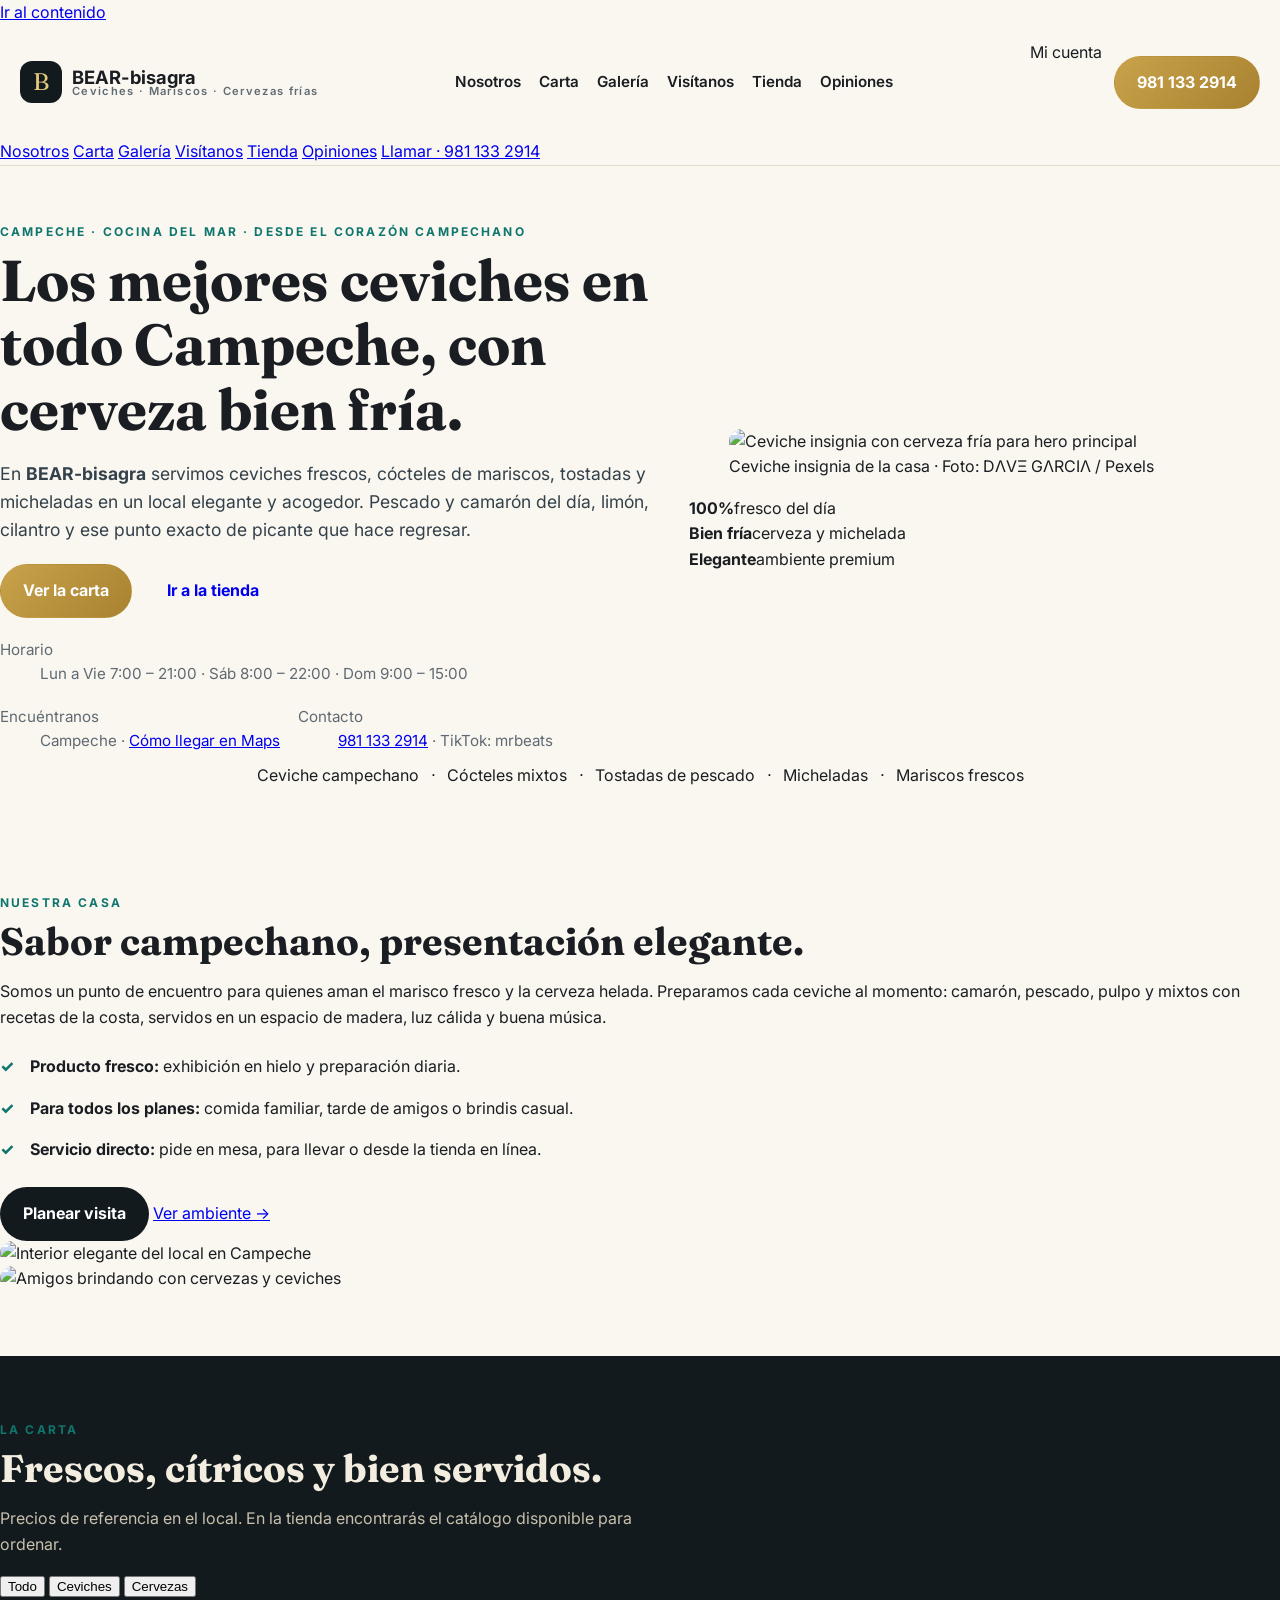
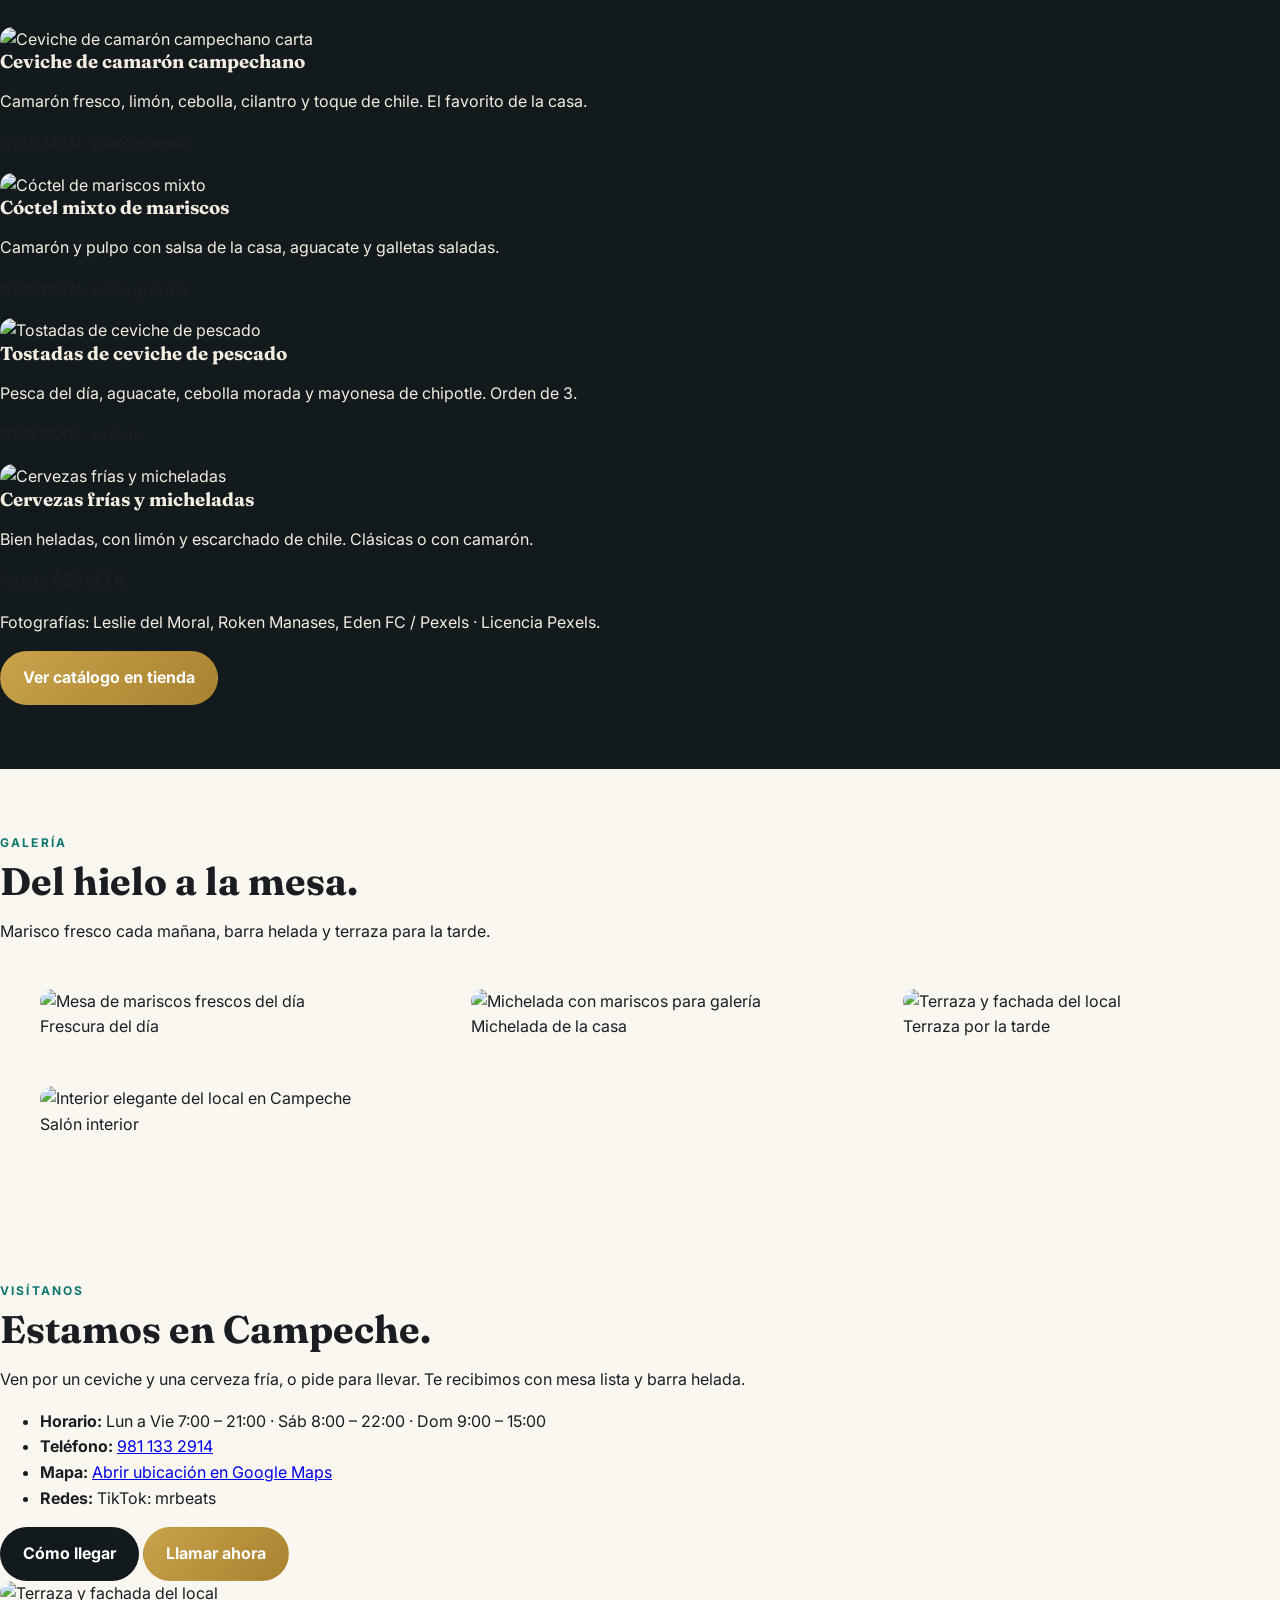
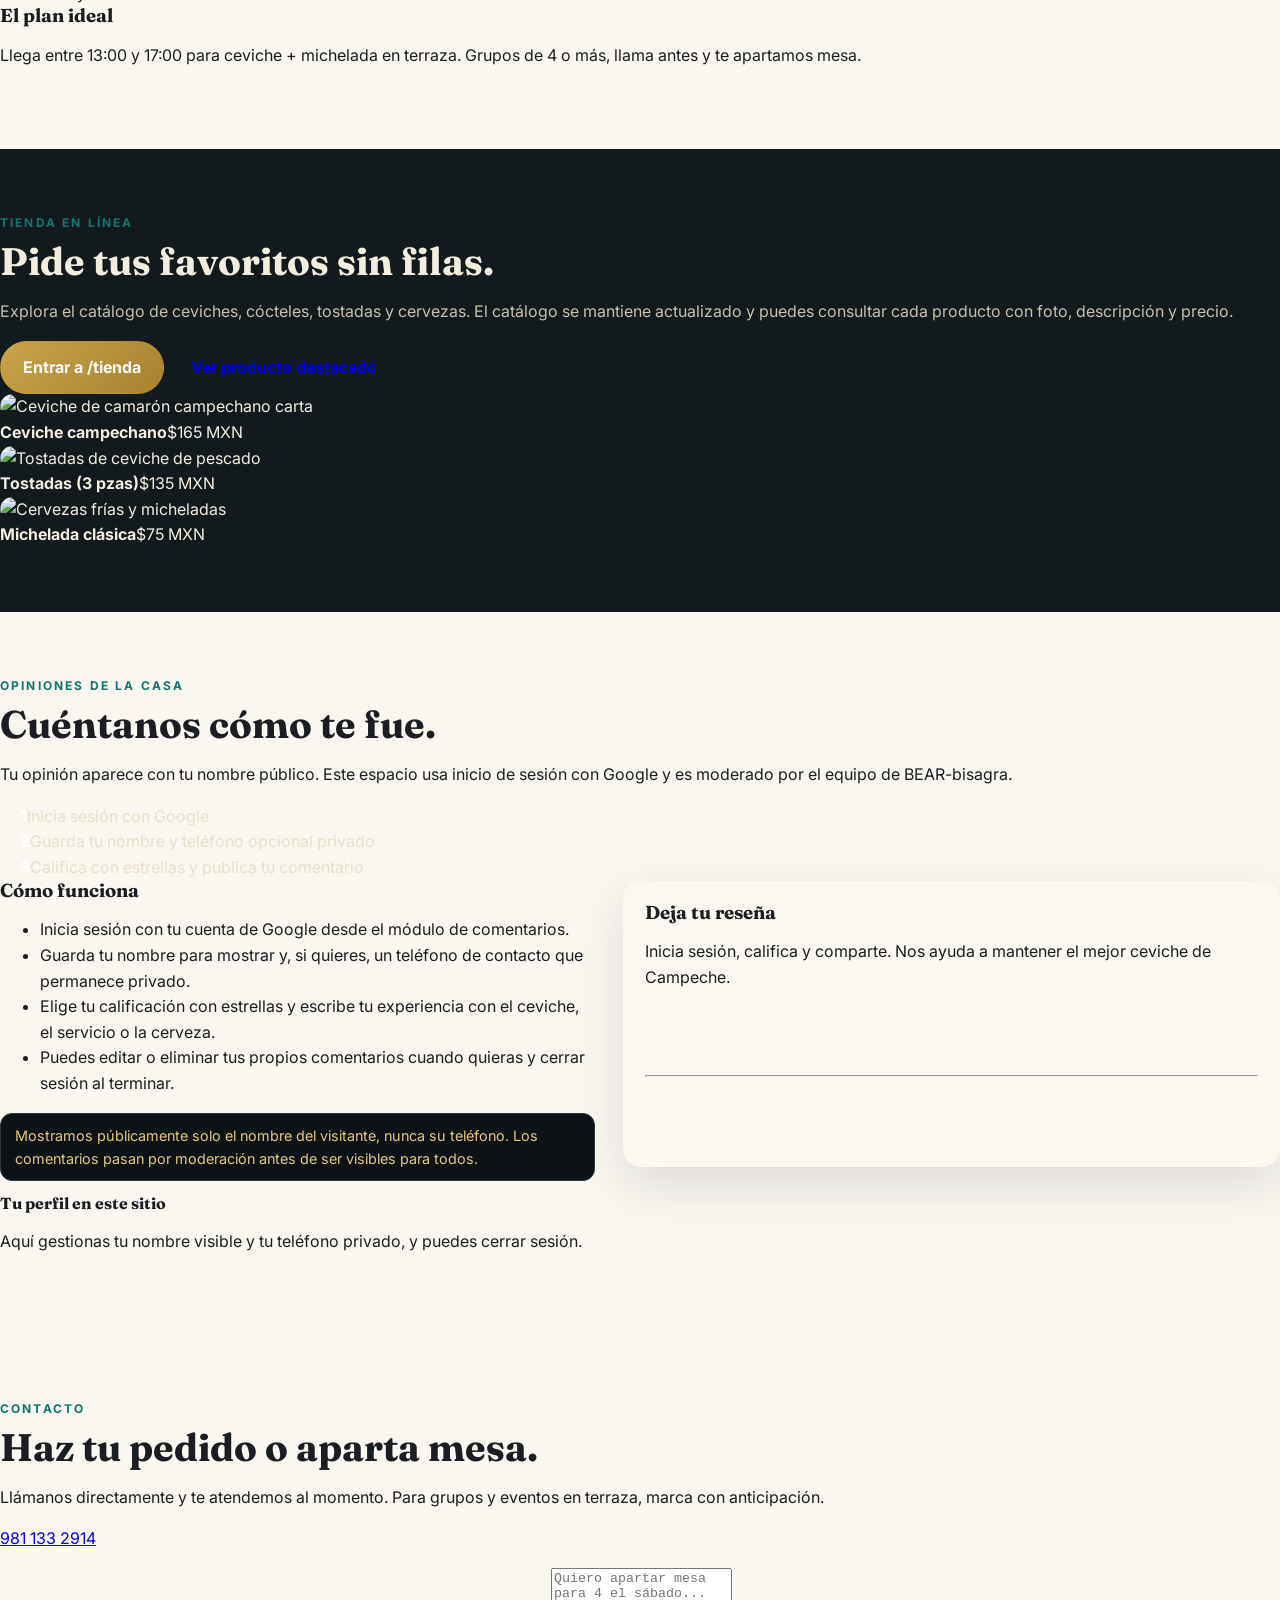
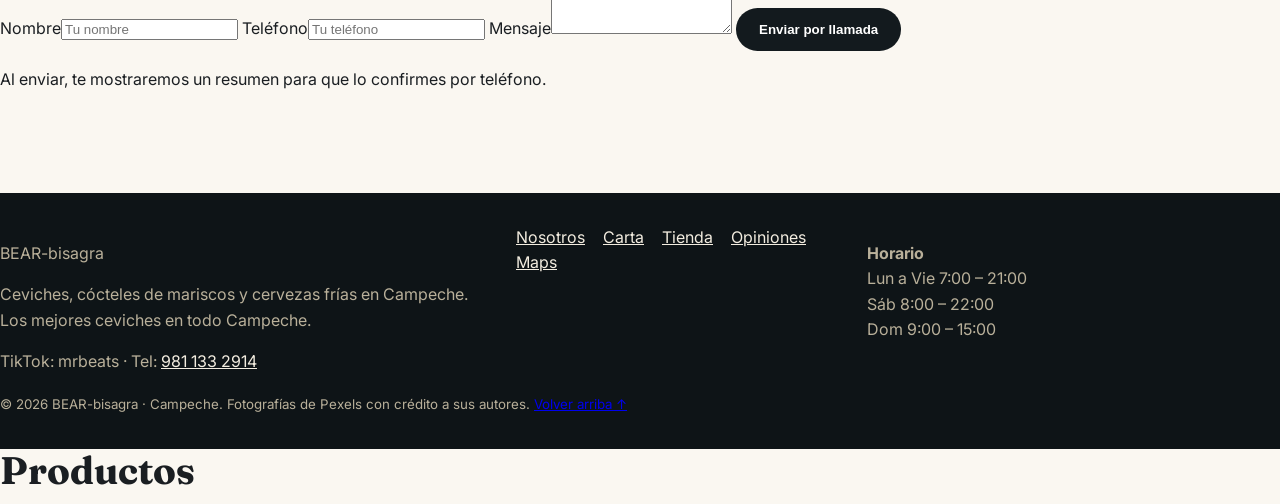
==== commit ef6c0756: "generate index.html" ====
--- a/index.html
+++ b/index.html
@@ -1,275 +1,327 @@
 <!DOCTYPE html>
-<html lang="es">
+<html lang="es-MX">
 <head>
 <meta charset="UTF-8">
 <meta name="viewport" content="width=device-width, initial-scale=1.0">
-<title>BEAR-bisagra · Ceviches, Mariscos y Vestimenta propia en Campeche</title>
-<meta name="description" content="BEAR-bisagra en Campeche: los mejores ceviches, cócteles de camarón, cervezas frías y vestimenta de marca propia. Compra en línea.">
+<title>BEAR-bisagra · Ceviches y Cervezas Frías en Campeche</title>
+<meta name="description" content="BEAR-bisagra en Campeche: los mejores ceviches, cócteles de mariscos, tostadas frescas y cervezas bien frías. Ambiente elegante y sabor campechano.">
 <link rel="preconnect" href="https://fonts.googleapis.com">
 <link rel="preconnect" href="https://fonts.gstatic.com" crossorigin>
-<link href="https://fonts.googleapis.com/css2?family=Fraunces:opsz,wght@9..144,500;9..144,600;9..144,700&family=Inter:wght@400;500;600;700&display=swap" rel="stylesheet">
-<link rel="stylesheet" href="styles.css">
+<link href="https://fonts.googleapis.com/css2?family=Fraunces:opsz,ital,wght@9..144,0,400;9..144,0,600;9..144,0,700;9..144,1,500&family=Inter:wght@400;500;600;700&display=swap" rel="stylesheet">
+<link rel="stylesheet" href="./styles.css">
+<link rel="icon" href="data:image/svg+xml,%3Csvg xmlns='http://www.w3.org/2000/svg' viewBox='0 0 32 32'%3E%3Ccircle cx='16' cy='16' r='15' fill='%230A2233'/%3E%3Ctext x='16' y='22' font-size='16' text-anchor='middle' fill='%23C9A86A' font-family='serif' font-weight='bold'%3EB%3C/text%3E%3C/svg%3E">
 </head>
 <body>
-<header class="site-header" data-editable="header">
-  <div class="container header-inner">
-    <a href="index.html" class="brand" aria-label="BEAR-bisagra inicio" data-eb-editable="link" data-eb-key="index.a.1" data-eb-role="a" data-eb-kind="link">
-      <span class="brand-mark">B</span>
-      <span class="brand-text">BEAR<small>bisagra · Campeche</small></span>
+<a class="skip" href="#contenido" data-eb-editable="link" data-eb-key="index.a.1" data-eb-role="a" data-eb-kind="link">Ir al contenido</a>
+
+<header class="site-header" id="top">
+  <div class="wrap header-inner">
+    <a class="brand" href="./index.html" aria-label="BEAR-bisagra inicio" data-eb-editable="link" data-eb-key="index.a.2" data-eb-role="a" data-eb-kind="link">
+      <span class="brand-mark" aria-hidden="true">B</span>
+      <span class="brand-text"><strong>BEAR-bisagra</strong><small>Ceviches · Mariscos · Cervezas frías</small></span>
     </a>
-    <nav class="main-nav" id="mainNav" aria-label="Navegación principal">
-      <a href="#especialidades" data-eb-editable="link" data-eb-key="index.a.2" data-eb-role="a" data-eb-kind="link">Especialidades</a>
-      <a href="#menu" data-eb-editable="link" data-eb-key="index.a.3" data-eb-role="a" data-eb-kind="link">Carta</a>
-      <a href="#bebidas" data-eb-editable="link" data-eb-key="index.a.4" data-eb-role="a" data-eb-kind="link">Cervezas</a>
-      <a href="#coleccion" data-eb-editable="link" data-eb-key="index.a.5" data-eb-role="a" data-eb-kind="link">Vestimenta</a>
-      <a href="#nosotros" data-eb-editable="link" data-eb-key="index.a.6" data-eb-role="a" data-eb-kind="link">Nosotros</a>
-      <a href="#opiniones" data-eb-editable="link" data-eb-key="index.a.7" data-eb-role="a" data-eb-kind="link">Opiniones</a>
-      <a href="#contacto" data-eb-editable="link" data-eb-key="index.a.8" data-eb-role="a" data-eb-kind="link">Contacto</a>
+    <nav class="main-nav" aria-label="Navegación principal">
+      <a href="#nosotros" data-eb-editable="link" data-eb-key="index.a.3" data-eb-role="a" data-eb-kind="link">Nosotros</a>
+      <a href="#carta" data-eb-editable="link" data-eb-key="index.a.4" data-eb-role="a" data-eb-kind="link">Carta</a>
+      <a href="#galeria" data-eb-editable="link" data-eb-key="index.a.5" data-eb-role="a" data-eb-kind="link">Galería</a>
+      <a href="#visitanos" data-eb-editable="link" data-eb-key="index.a.6" data-eb-role="a" data-eb-kind="link">Visítanos</a>
+      <a href="./tienda/index.html" data-eb-editable="link" data-eb-key="index.a.7" data-eb-role="a" data-eb-kind="link">Tienda</a>
+      <a href="#opiniones" data-eb-editable="link" data-eb-key="index.a.8" data-eb-role="a" data-eb-kind="link">Opiniones</a>
     </nav>
     <div class="header-actions">
-      <a class="btn btn-gold" href="tienda/index.html" data-eb-editable="link" data-eb-key="index.a.9" data-eb-role="a" data-eb-kind="link">Comprar en línea</a>
-      <button class="nav-toggle" id="navToggle" aria-label="Abrir menú" aria-expanded="false" data-eb-editable="link" data-eb-key="index.button.10" data-eb-role="button" data-eb-kind="link"><span></span><span></span><span></span></button>
-    </div>
+      <div class="header-profile" title="Tu sesión y perfil">
+        <span class="header-profile-label">Mi cuenta</span>
+        <div data-itm-profile data-project-id="32536aca-527c-4a46-9a63-be16d1e86934"></div>
+      </div>
+      <a class="btn btn-gold btn-sm" href="tel:+529811332914" data-eb-editable="link" data-eb-key="index.a.9" data-eb-role="a" data-eb-kind="link">981 133 2914</a>
+      <button class="nav-toggle" id="navToggle" aria-expanded="false" aria-label="Abrir menú" data-eb-editable="link" data-eb-key="index.button.10" data-eb-role="button" data-eb-kind="link">☰</button>
+    </div>
+  </div>
+  <div class="mobile-nav" id="mobileNav">
+    <a href="#nosotros" data-eb-editable="link" data-eb-key="index.a.11" data-eb-role="a" data-eb-kind="link">Nosotros</a>
+    <a href="#carta" data-eb-editable="link" data-eb-key="index.a.12" data-eb-role="a" data-eb-kind="link">Carta</a>
+    <a href="#galeria" data-eb-editable="link" data-eb-key="index.a.13" data-eb-role="a" data-eb-kind="link">Galería</a>
+    <a href="#visitanos" data-eb-editable="link" data-eb-key="index.a.14" data-eb-role="a" data-eb-kind="link">Visítanos</a>
+    <a href="./tienda/index.html" data-eb-editable="link" data-eb-key="index.a.15" data-eb-role="a" data-eb-kind="link">Tienda</a>
+    <a href="#opiniones" data-eb-editable="link" data-eb-key="index.a.16" data-eb-role="a" data-eb-kind="link">Opiniones</a>
+    <a href="tel:+529811332914" data-eb-editable="link" data-eb-key="index.a.17" data-eb-role="a" data-eb-kind="link">Llamar · 981 133 2914</a>
   </div>
 </header>
 
-<main>
+<main id="contenido">
+
 <!-- HERO -->
-<section class="hero" data-editable="hero">
-  <div class="container hero-grid">
+<section class="hero">
+  <div class="wrap hero-grid">
     <div class="hero-copy">
-      <p class="eyebrow" data-eb-editable="text" data-eb-key="index.p.11" data-eb-role="p" data-eb-kind="text">Marisquería + boutique · Campeche</p>
-      <h1 data-eb-editable="text" data-eb-key="index.h1.12" data-eb-role="h1" data-eb-kind="text">Los mejores ceviches en todo Campeche, con marca propia.</h1>
-      <p class="lead" data-eb-editable="text" data-eb-key="index.p.13" data-eb-role="p" data-eb-kind="text">Ceviches frescos, cócteles, tostadas y cervezas bien frías. Y además: camisas, pantalones y vestimenta de nuestra marca personal, creada para nuestro local.</p>
+      <p class="eyebrow" data-eb-editable="text" data-eb-key="index.p.18" data-eb-role="p" data-eb-kind="text">Campeche · Cocina del mar · Desde el corazón campechano</p>
+      <h1 data-eb-editable="text" data-eb-key="index.h1.19" data-eb-role="h1" data-eb-kind="text">Los mejores ceviches en todo Campeche, con cerveza bien fría.</h1>
+      <p class="lead" data-eb-editable="text" data-eb-key="index.p.20" data-eb-role="p" data-eb-kind="text">En <strong>BEAR-bisagra</strong> servimos ceviches frescos, cócteles de mariscos, tostadas y micheladas en un local elegante y acogedor. Pescado y camarón del día, limón, cilantro y ese punto exacto de picante que hace regresar.</p>
       <div class="hero-cta">
-        <a class="btn btn-gold" href="tienda/index.html" data-eb-editable="link" data-eb-key="index.a.14" data-eb-role="a" data-eb-kind="link">Conseguir los productos</a>
-        <a class="btn btn-outline" href="#menu" data-eb-editable="link" data-eb-key="index.a.15" data-eb-role="a" data-eb-kind="link">Ver carta</a>
-      </div>
-      <ul class="hero-meta">
-        <li><strong>Lun–Vie</strong> 7:00–21:00</li>
-        <li><strong>Sáb</strong> 8:00–22:00</li>
-        <li><strong>Dom</strong> 9:00–15:00</li>
+        <a class="btn btn-gold" href="#carta" data-eb-editable="link" data-eb-key="index.a.21" data-eb-role="a" data-eb-kind="link">Ver la carta</a>
+        <a class="btn btn-ghost" href="./tienda/index.html" data-eb-editable="link" data-eb-key="index.a.22" data-eb-role="a" data-eb-kind="link">Ir a la tienda</a>
+      </div>
+      <dl class="hero-meta">
+        <div><dt>Horario</dt><dd>Lun a Vie 7:00 – 21:00 · Sáb 8:00 – 22:00 · Dom 9:00 – 15:00</dd></div>
+        <div><dt>Encuéntranos</dt><dd>Campeche · <a href="https://maps.google.com/?q=Monterrey" target="_blank" rel="noopener" data-eb-editable="link" data-eb-key="index.a.23" data-eb-role="a" data-eb-kind="link">Cómo llegar en Maps</a></dd></div>
+        <div><dt>Contacto</dt><dd><a href="tel:+529811332914" data-eb-editable="link" data-eb-key="index.a.24" data-eb-role="a" data-eb-kind="link">981 133 2914</a> · TikTok: mrbeats</dd></div>
+      </dl>
+    </div>
+    <div class="hero-media">
+      <figure class="hero-fig">
+        <img src="https://images.pexels.com/photos/38920606/pexels-photo-38920606.jpeg?auto=compress&cs=tinysrgb&dpr=2&h=650&w=940" alt="Ceviche insignia con cerveza fría para hero principal" loading="eager" fetchpriority="high" data-eb-editable="image" data-eb-key="index.img.25" data-eb-role="img" data-eb-kind="image">
+        <figcaption>Ceviche insignia de la casa · Foto: DΛVΞ GΛRCIΛ / Pexels</figcaption>
+      </figure>
+      <div class="hero-cards">
+        <div class="mini-card"><strong>100%</strong><span>fresco del día</span></div>
+        <div class="mini-card"><strong>Bien fría</strong><span>cerveza y michelada</span></div>
+        <div class="mini-card"><strong>Elegante</strong><span>ambiente premium</span></div>
+      </div>
+    </div>
+  </div>
+  <div class="hero-strip">
+    <div class="wrap strip-inner">
+      <span>Ceviche campechano</span><i>·</i><span>Cócteles mixtos</span><i>·</i><span>Tostadas de pescado</span><i>·</i><span>Micheladas</span><i>·</i><span>Mariscos frescos</span>
+    </div>
+  </div>
+</section>
+
+<!-- NOSOTROS -->
+<section class="section" id="nosotros">
+  <div class="wrap grid-2">
+    <div>
+      <p class="eyebrow" data-eb-editable="text" data-eb-key="index.p.26" data-eb-role="p" data-eb-kind="text">Nuestra casa</p>
+      <h2 data-eb-editable="text" data-eb-key="index.h2.27" data-eb-role="h2" data-eb-kind="text">Sabor campechano, presentación elegante.</h2>
+      <p data-eb-editable="text" data-eb-key="index.p.28" data-eb-role="p" data-eb-kind="text">Somos un punto de encuentro para quienes aman el marisco fresco y la cerveza helada. Preparamos cada ceviche al momento: camarón, pescado, pulpo y mixtos con recetas de la costa, servidos en un espacio de madera, luz cálida y buena música.</p>
+      <ul class="check-list">
+        <li><strong>Producto fresco:</strong> exhibición en hielo y preparación diaria.</li>
+        <li><strong>Para todos los planes:</strong> comida familiar, tarde de amigos o brindis casual.</li>
+        <li><strong>Servicio directo:</strong> pide en mesa, para llevar o desde la tienda en línea.</li>
       </ul>
-      <p class="hero-phone" data-eb-editable="text" data-eb-key="index.p.16" data-eb-role="p" data-eb-kind="text">Pedidos y apartado: <a href="tel:+529811332914" data-eb-editable="link" data-eb-key="index.a.17" data-eb-role="a" data-eb-kind="link">981 133 2914</a></p>
-    </div>
-    <div class="hero-media">
-      <figure class="hero-img-main">
-        <img src="https://images.pexels.com/photos/28490849/pexels-photo-28490849.jpeg?auto=compress&cs=tinysrgb&dpr=2&h=650&w=940" alt="Ceviche campechano premium en bowl elegante" loading="eager" data-eb-editable="image" data-eb-key="index.img.18" data-eb-role="img" data-eb-kind="image">
-        <figcaption>Ceviche campechano · receta de la casa</figcaption>
-      </figure>
-      <figure class="hero-img-small">
-        <img src="https://images.pexels.com/photos/19725429/pexels-photo-19725429.jpeg?auto=compress&cs=tinysrgb&dpr=2&h=650&w=940" alt="Cóctel de camarón mexicano con aguacate" loading="lazy" data-eb-editable="image" data-eb-key="index.img.19" data-eb-role="img" data-eb-kind="image">
-      </figure>
-      <div class="hero-badge">Fresco del día · premium</div>
-    </div>
-  </div>
-</section>
-
-<!-- CINTA -->
-<div class="strip">
-  <div class="container strip-inner">
-    <span>Ceviches</span><i>·</i><span>Cócteles</span><i>·</i><span>Tostadas</span><i>·</i><span>Micheladas</span><i>·</i><span>Camisas BEAR</span><i>·</i><span>Pantalones</span>
-  </div>
-</div>
-
-<!-- ESPECIALIDADES -->
-<section id="especialidades" class="section" data-editable="especialidades">
-  <div class="container">
-    <p class="eyebrow" data-eb-editable="text" data-eb-key="index.p.20" data-eb-role="p" data-eb-kind="text">Especialidades</p>
+      <div class="row">
+        <a class="btn btn-dark" href="#visitanos" data-eb-editable="link" data-eb-key="index.a.29" data-eb-role="a" data-eb-kind="link">Planear visita</a>
+        <a class="link-arrow" href="#galeria" data-eb-editable="link" data-eb-key="index.a.30" data-eb-role="a" data-eb-kind="link">Ver ambiente →</a>
+      </div>
+    </div>
+    <div class="duo-img">
+      <img src="https://images.pexels.com/photos/32568165/pexels-photo-32568165.jpeg?auto=compress&cs=tinysrgb&dpr=2&h=650&w=940" alt="Interior elegante del local en Campeche" loading="lazy" data-eb-editable="image" data-eb-key="index.img.31" data-eb-role="img" data-eb-kind="image">
+      <img src="https://images.pexels.com/photos/5054688/pexels-photo-5054688.jpeg?auto=compress&cs=tinysrgb&dpr=2&h=650&w=940" alt="Amigos brindando con cervezas y ceviches" loading="lazy" data-eb-editable="image" data-eb-key="index.img.32" data-eb-role="img" data-eb-kind="image">
+    </div>
+  </div>
+</section>
+
+<!-- CARTA -->
+<section class="section section-dark" id="carta">
+  <div class="wrap">
     <div class="section-head">
-      <h2 data-eb-editable="text" data-eb-key="index.h2.21" data-eb-role="h2" data-eb-kind="text">Fresco, cítrico y bien servido</h2>
-      <p data-eb-editable="text" data-eb-key="index.p.22" data-eb-role="p" data-eb-kind="text">Vendemos cervezas frías y ceviches: mariscos, cócteles y tostadas al estilo Campeche.</p>
-    </div>
-    <div class="cards-3">
-      <article class="card">
-        <img src="https://images.pexels.com/photos/19725429/pexels-photo-19725429.jpeg?auto=compress&cs=tinysrgb&dpr=2&h=650&w=940" alt="Cóctel de camarón mexicano" loading="lazy" data-eb-editable="image" data-eb-key="index.img.23" data-eb-role="img" data-eb-kind="image">
-        <div class="card-body">
-          <h3 data-eb-editable="text" data-eb-key="index.h3.24" data-eb-role="h3" data-eb-kind="text">Cóctel de camarón</h3>
-          <p data-eb-editable="text" data-eb-key="index.p.25" data-eb-role="p" data-eb-kind="text">Camarón, aguacate, cilantro, limón y salsa de la casa. Servido bien frío.</p>
-          <p class="price" data-eb-editable="text" data-eb-key="index.p.26" data-eb-role="p" data-eb-kind="text">$145 MXN</p>
+      <div>
+        <p class="eyebrow eyebrow-light" data-eb-editable="text" data-eb-key="index.p.33" data-eb-role="p" data-eb-kind="text">La carta</p>
+        <h2 data-eb-editable="text" data-eb-key="index.h2.34" data-eb-role="h2" data-eb-kind="text">Frescos, cítricos y bien servidos.</h2>
+        <p class="muted-light" data-eb-editable="text" data-eb-key="index.p.35" data-eb-role="p" data-eb-kind="text">Precios de referencia en el local. En la tienda encontrarás el catálogo disponible para ordenar.</p>
+      </div>
+      <div class="tabs" role="tablist" aria-label="Filtrar carta">
+        <button class="tab active" data-filter="all" role="tab" data-eb-editable="link" data-eb-key="index.button.36" data-eb-role="button" data-eb-kind="link">Todo</button>
+        <button class="tab" data-filter="ceviche" role="tab" data-eb-editable="link" data-eb-key="index.button.37" data-eb-role="button" data-eb-kind="link">Ceviches</button>
+        <button class="tab" data-filter="bebida" role="tab" data-eb-editable="link" data-eb-key="index.button.38" data-eb-role="button" data-eb-kind="link">Cervezas</button>
+      </div>
+    </div>
+    <div class="cards-4" id="menuGrid">
+      <article class="dish" data-cat="ceviche">
+        <img src="https://images.pexels.com/photos/4801427/pexels-photo-4801427.jpeg?auto=compress&cs=tinysrgb&dpr=2&h=650&w=940" alt="Ceviche de camarón campechano carta" loading="lazy" data-eb-editable="image" data-eb-key="index.img.39" data-eb-role="img" data-eb-kind="image">
+        <div class="dish-body">
+          <h3 data-eb-editable="text" data-eb-key="index.h3.40" data-eb-role="h3" data-eb-kind="text">Ceviche de camarón campechano</h3>
+          <p data-eb-editable="text" data-eb-key="index.p.41" data-eb-role="p" data-eb-kind="text">Camarón fresco, limón, cebolla, cilantro y toque de chile. El favorito de la casa.</p>
+          <p class="price" data-eb-editable="text" data-eb-key="index.p.42" data-eb-role="p" data-eb-kind="text">$165 MXN <span>· plato grande</span></p>
         </div>
       </article>
-      <article class="card">
-        <img src="https://images.pexels.com/photos/4801427/pexels-photo-4801427.jpeg?auto=compress&cs=tinysrgb&dpr=2&h=650&w=940" alt="Tostada de ceviche mixto con camarón y pulpo" loading="lazy" data-eb-editable="image" data-eb-key="index.img.27" data-eb-role="img" data-eb-kind="image">
-        <div class="card-body">
-          <h3 data-eb-editable="text" data-eb-key="index.h3.28" data-eb-role="h3" data-eb-kind="text">Tostada de ceviche mixto</h3>
-          <p data-eb-editable="text" data-eb-key="index.p.29" data-eb-role="p" data-eb-kind="text">Pesca del día, camarón y pulpo con aderezo picoso y guarnición fresca.</p>
-          <p class="price" data-eb-editable="text" data-eb-key="index.p.30" data-eb-role="p" data-eb-kind="text">$120 MXN</p>
+      <article class="dish" data-cat="ceviche">
+        <img src="https://images.pexels.com/photos/4801427/pexels-photo-4801427.jpeg?auto=compress&cs=tinysrgb&dpr=2&h=650&w=940" alt="Cóctel de mariscos mixto" loading="lazy" data-eb-editable="image" data-eb-key="index.img.43" data-eb-role="img" data-eb-kind="image">
+        <div class="dish-body">
+          <h3 data-eb-editable="text" data-eb-key="index.h3.44" data-eb-role="h3" data-eb-kind="text">Cóctel mixto de mariscos</h3>
+          <p data-eb-editable="text" data-eb-key="index.p.45" data-eb-role="p" data-eb-kind="text">Camarón y pulpo con salsa de la casa, aguacate y galletas saladas.</p>
+          <p class="price" data-eb-editable="text" data-eb-key="index.p.46" data-eb-role="p" data-eb-kind="text">$185 MXN <span>· vaso grande</span></p>
         </div>
       </article>
-      <article class="card">
-        <img src="https://images.pexels.com/photos/3975044/pexels-photo-3975044.jpeg?auto=compress&cs=tinysrgb&dpr=2&h=650&w=940" alt="Preparación de ceviche fresco" loading="lazy" data-eb-editable="image" data-eb-key="index.img.31" data-eb-role="img" data-eb-kind="image">
-        <div class="card-body">
-          <h3 data-eb-editable="text" data-eb-key="index.h3.32" data-eb-role="h3" data-eb-kind="text">Ceviche campechano</h3>
-          <p data-eb-editable="text" data-eb-key="index.p.33" data-eb-role="p" data-eb-kind="text">Nuestra insignia: pescado fresco, mango, chile, hierbas y limón campechano.</p>
-          <p class="price" data-eb-editable="text" data-eb-key="index.p.34" data-eb-role="p" data-eb-kind="text">$160 MXN</p>
+      <article class="dish" data-cat="ceviche">
+        <img src="https://images.pexels.com/photos/19725440/pexels-photo-19725440.jpeg?auto=compress&cs=tinysrgb&dpr=2&h=650&w=940" alt="Tostadas de ceviche de pescado" loading="lazy" data-eb-editable="image" data-eb-key="index.img.47" data-eb-role="img" data-eb-kind="image">
+        <div class="dish-body">
+          <h3 data-eb-editable="text" data-eb-key="index.h3.48" data-eb-role="h3" data-eb-kind="text">Tostadas de ceviche de pescado</h3>
+          <p data-eb-editable="text" data-eb-key="index.p.49" data-eb-role="p" data-eb-kind="text">Pesca del día, aguacate, cebolla morada y mayonesa de chipotle. Orden de 3.</p>
+          <p class="price" data-eb-editable="text" data-eb-key="index.p.50" data-eb-role="p" data-eb-kind="text">$135 MXN <span>· orden</span></p>
         </div>
       </article>
-    </div>
-  </div>
-</section>
-
-<!-- MENU / CARTA -->
-<section id="menu" class="section section-dark" data-editable="menu">
-  <div class="container menu-grid">
-    <div>
-      <p class="eyebrow eyebrow-gold" data-eb-editable="text" data-eb-key="index.p.35" data-eb-role="p" data-eb-kind="text">Carta</p>
-      <h2 data-eb-editable="text" data-eb-key="index.h2.36" data-eb-role="h2" data-eb-kind="text">Para comer aquí o para llevar</h2>
-      <p class="muted-light" data-eb-editable="text" data-eb-key="index.p.37" data-eb-role="p" data-eb-kind="text">Precios iniciales. Pregunta por el fresco del día al llegar o por teléfono.</p>
-      <div class="menu-list">
-        <div class="menu-item"><div><h4 data-eb-editable="text" data-eb-key="index.h4.38" data-eb-role="h4" data-eb-kind="text">Ceviche campechano clásico</h4><p data-eb-editable="text" data-eb-key="index.p.39" data-eb-role="p" data-eb-kind="text">Pesca blanca, limón, cebolla morada, cilantro.</p></div><span>$160</span></div>
-        <div class="menu-item"><div><h4 data-eb-editable="text" data-eb-key="index.h4.40" data-eb-role="h4" data-eb-kind="text">Cóctel de camarón grande</h4><p data-eb-editable="text" data-eb-key="index.p.41" data-eb-role="p" data-eb-kind="text">Aguacate, salsa bandera, galletas saladas.</p></div><span>$145</span></div>
-        <div class="menu-item"><div><h4 data-eb-editable="text" data-eb-key="index.h4.42" data-eb-role="h4" data-eb-kind="text">Tostada mixta (camarón + pulpo)</h4><p data-eb-editable="text" data-eb-key="index.p.43" data-eb-role="p" data-eb-kind="text">Salsa de la casa, pepino y aguacate.</p></div><span>$120</span></div>
-        <div class="menu-item"><div><h4 data-eb-editable="text" data-eb-key="index.h4.44" data-eb-role="h4" data-eb-kind="text">Michelada BEAR + cerveza fría</h4><p data-eb-editable="text" data-eb-key="index.p.45" data-eb-role="p" data-eb-kind="text">Escarchado con sal, limón y chamoy opcional.</p></div><span>$95</span></div>
-        <div class="menu-item"><div><h4 data-eb-editable="text" data-eb-key="index.h4.46" data-eb-role="h4" data-eb-kind="text">Orden para compartir (2-3 personas)</h4><p data-eb-editable="text" data-eb-key="index.p.47" data-eb-role="p" data-eb-kind="text">Degustación de ceviches + tostadas.</p></div><span>$340</span></div>
-      </div>
-      <a class="btn btn-gold" href="tienda/index.html" data-eb-editable="link" data-eb-key="index.a.48" data-eb-role="a" data-eb-kind="link">Pedir en la tienda</a>
-    </div>
-    <div class="menu-media">
-      <img src="https://images.pexels.com/photos/3015229/pexels-photo-3015229.jpeg?auto=compress&cs=tinysrgb&dpr=2&h=650&w=940" alt="Amigos compartiendo mariscos y cerveza" loading="lazy" data-eb-editable="image" data-eb-key="index.img.49" data-eb-role="img" data-eb-kind="image">
-      <img class="offset" src="https://images.pexels.com/photos/4801427/pexels-photo-4801427.jpeg?auto=compress&cs=tinysrgb&dpr=2&h=650&w=940" alt="Plato de mariscos con camarón y pulpo" loading="lazy" data-eb-editable="image" data-eb-key="index.img.50" data-eb-role="img" data-eb-kind="image">
-    </div>
-  </div>
-</section>
-
-<!-- BEBIDAS -->
-<section id="bebidas" class="section" data-editable="bebidas">
-  <div class="container split">
-    <img class="split-img" src="https://images.pexels.com/photos/36027855/pexels-photo-36027855.jpeg?auto=compress&cs=tinysrgb&dpr=2&h=650&w=940" alt="Cervezas frías y michelada en barra" loading="lazy" data-eb-editable="image" data-eb-key="index.img.51" data-eb-role="img" data-eb-kind="image">
-    <div>
-      <p class="eyebrow" data-eb-editable="text" data-eb-key="index.p.52" data-eb-role="p" data-eb-kind="text">Bebidas</p>
-      <h2 data-eb-editable="text" data-eb-key="index.h2.53" data-eb-role="h2" data-eb-kind="text">Cervezas siempre frías</h2>
-      <p data-eb-editable="text" data-eb-key="index.p.54" data-eb-role="p" data-eb-kind="text">Carta corta y bien fría: cerveza clara y oscura, michelada clásica y michelada BEAR con escarchado especial. Ideales para acompañar cualquier ceviche.</p>
-      <ul class="check-list">
-        <li>Cerveza fría para mesa o para llevar</li>
-        <li>Michelada con limón, sal y salsas</li>
-        <li>Aguas frescas según temporada</li>
+      <article class="dish" data-cat="bebida">
+        <img src="https://images.pexels.com/photos/36027855/pexels-photo-36027855.jpeg?auto=compress&cs=tinysrgb&dpr=2&h=650&w=940" alt="Cervezas frías y micheladas" loading="lazy" data-eb-editable="image" data-eb-key="index.img.51" data-eb-role="img" data-eb-kind="image">
+        <div class="dish-body">
+          <h3 data-eb-editable="text" data-eb-key="index.h3.52" data-eb-role="h3" data-eb-kind="text">Cervezas frías y micheladas</h3>
+          <p data-eb-editable="text" data-eb-key="index.p.53" data-eb-role="p" data-eb-kind="text">Bien heladas, con limón y escarchado de chile. Clásicas o con camarón.</p>
+          <p class="price" data-eb-editable="text" data-eb-key="index.p.54" data-eb-role="p" data-eb-kind="text">desde $55 MXN</p>
+        </div>
+      </article>
+    </div>
+    <p class="attrib" data-eb-editable="text" data-eb-key="index.p.55" data-eb-role="p" data-eb-kind="text">Fotografías: Leslie del Moral, Roken Manases, Eden FC / Pexels · Licencia Pexels.</p>
+    <div class="center"><a class="btn btn-gold" href="./tienda/index.html" data-eb-editable="link" data-eb-key="index.a.56" data-eb-role="a" data-eb-kind="link">Ver catálogo en tienda</a></div>
+  </div>
+</section>
+
+<!-- GALERIA -->
+<section class="section" id="galeria">
+  <div class="wrap">
+    <p class="eyebrow" data-eb-editable="text" data-eb-key="index.p.57" data-eb-role="p" data-eb-kind="text">Galería</p>
+    <h2 data-eb-editable="text" data-eb-key="index.h2.58" data-eb-role="h2" data-eb-kind="text">Del hielo a la mesa.</h2>
+    <p class="section-sub" data-eb-editable="text" data-eb-key="index.p.59" data-eb-role="p" data-eb-kind="text">Marisco fresco cada mañana, barra helada y terraza para la tarde.</p>
+    <div class="gallery">
+      <figure><img src="https://images.pexels.com/photos/4370906/pexels-photo-4370906.jpeg?auto=compress&cs=tinysrgb&dpr=2&h=650&w=940" alt="Mesa de mariscos frescos del día" loading="lazy" data-eb-editable="image" data-eb-key="index.img.60" data-eb-role="img" data-eb-kind="image"><figcaption>Frescura del día</figcaption></figure>
+      <figure><img src="https://images.pexels.com/photos/36027855/pexels-photo-36027855.jpeg?auto=compress&cs=tinysrgb&dpr=2&h=650&w=940" alt="Michelada con mariscos para galería" loading="lazy" data-eb-editable="image" data-eb-key="index.img.61" data-eb-role="img" data-eb-kind="image"><figcaption>Michelada de la casa</figcaption></figure>
+      <figure><img src="https://images.pexels.com/photos/18823960/pexels-photo-18823960.jpeg?auto=compress&cs=tinysrgb&dpr=2&h=650&w=940" alt="Terraza y fachada del local" loading="lazy" data-eb-editable="image" data-eb-key="index.img.62" data-eb-role="img" data-eb-kind="image"><figcaption>Terraza por la tarde</figcaption></figure>
+      <figure><img src="https://images.pexels.com/photos/32568165/pexels-photo-32568165.jpeg?auto=compress&cs=tinysrgb&dpr=2&h=650&w=940" alt="Interior elegante del local en Campeche" loading="lazy" data-eb-editable="image" data-eb-key="index.img.63" data-eb-role="img" data-eb-kind="image"><figcaption>Salón interior</figcaption></figure>
+    </div>
+  </div>
+</section>
+
+<!-- VISITANOS -->
+<section class="section section-cream" id="visitanos">
+  <div class="wrap grid-2">
+    <div>
+      <p class="eyebrow" data-eb-editable="text" data-eb-key="index.p.64" data-eb-role="p" data-eb-kind="text">Visítanos</p>
+      <h2 data-eb-editable="text" data-eb-key="index.h2.65" data-eb-role="h2" data-eb-kind="text">Estamos en Campeche.</h2>
+      <p data-eb-editable="text" data-eb-key="index.p.66" data-eb-role="p" data-eb-kind="text">Ven por un ceviche y una cerveza fría, o pide para llevar. Te recibimos con mesa lista y barra helada.</p>
+      <ul class="info-list">
+        <li><strong>Horario:</strong> Lun a Vie 7:00 – 21:00 · Sáb 8:00 – 22:00 · Dom 9:00 – 15:00</li>
+        <li><strong>Teléfono:</strong> <a href="tel:+529811332914" data-eb-editable="link" data-eb-key="index.a.67" data-eb-role="a" data-eb-kind="link">981 133 2914</a></li>
+        <li><strong>Mapa:</strong> <a href="https://maps.google.com/?q=Monterrey" target="_blank" rel="noopener" data-eb-editable="link" data-eb-key="index.a.68" data-eb-role="a" data-eb-kind="link">Abrir ubicación en Google Maps</a></li>
+        <li><strong>Redes:</strong> TikTok: mrbeats</li>
       </ul>
-      <p class="note" data-eb-editable="text" data-eb-key="index.p.55" data-eb-role="p" data-eb-kind="text">Consumo responsable. Servicio solo para mayores de edad en bebidas alcohólicas.</p>
-    </div>
-  </div>
-</section>
-
-<!-- VESTIMENTA / TIENDA -->
-<section id="coleccion" class="section section-sand" data-editable="coleccion">
-  <div class="container">
-    <p class="eyebrow" data-eb-editable="text" data-eb-key="index.p.56" data-eb-role="p" data-eb-kind="text">Marca propia BEAR</p>
-    <div class="section-head row">
+      <div class="row">
+        <a class="btn btn-dark" href="https://maps.google.com/?q=Monterrey" target="_blank" rel="noopener" data-eb-editable="link" data-eb-key="index.a.69" data-eb-role="a" data-eb-kind="link">Cómo llegar</a>
+        <a class="btn btn-gold" href="tel:+529811332914" data-eb-editable="link" data-eb-key="index.a.70" data-eb-role="a" data-eb-kind="link">Llamar ahora</a>
+      </div>
+    </div>
+    <div class="visit-card">
+      <img src="https://images.pexels.com/photos/18823960/pexels-photo-18823960.jpeg?auto=compress&cs=tinysrgb&dpr=2&h=650&w=940" alt="Terraza y fachada del local" loading="lazy" data-eb-editable="image" data-eb-key="index.img.71" data-eb-role="img" data-eb-kind="image">
+      <div class="visit-box">
+        <h3 data-eb-editable="text" data-eb-key="index.h3.72" data-eb-role="h3" data-eb-kind="text">El plan ideal</h3>
+        <p data-eb-editable="text" data-eb-key="index.p.73" data-eb-role="p" data-eb-kind="text">Llega entre 13:00 y 17:00 para ceviche + michelada en terraza. Grupos de 4 o más, llama antes y te apartamos mesa.</p>
+      </div>
+    </div>
+  </div>
+</section>
+
+<!-- TIENDA TEASER -->
+<section class="section section-dark store-teaser">
+  <div class="wrap grid-2">
+    <div>
+      <p class="eyebrow eyebrow-light" data-eb-editable="text" data-eb-key="index.p.74" data-eb-role="p" data-eb-kind="text">Tienda en línea</p>
+      <h2 data-eb-editable="text" data-eb-key="index.h2.75" data-eb-role="h2" data-eb-kind="text">Pide tus favoritos sin filas.</h2>
+      <p class="muted-light" data-eb-editable="text" data-eb-key="index.p.76" data-eb-role="p" data-eb-kind="text">Explora el catálogo de ceviches, cócteles, tostadas y cervezas. El catálogo se mantiene actualizado y puedes consultar cada producto con foto, descripción y precio.</p>
+      <div class="row">
+        <a class="btn btn-gold" href="./tienda/index.html" data-eb-editable="link" data-eb-key="index.a.77" data-eb-role="a" data-eb-kind="link">Entrar a /tienda</a>
+        <a class="btn btn-ghost-light" href="./tienda/producto-1.html" data-eb-editable="link" data-eb-key="index.a.78" data-eb-role="a" data-eb-kind="link">Ver producto destacado</a>
+      </div>
+    </div>
+    <div class="teaser-products">
+      <div class="teaser-item"><img src="https://images.pexels.com/photos/4801427/pexels-photo-4801427.jpeg?auto=compress&cs=tinysrgb&dpr=2&h=650&w=940" alt="Ceviche de camarón campechano carta" loading="lazy" data-eb-editable="image" data-eb-key="index.img.79" data-eb-role="img" data-eb-kind="image"><div><strong>Ceviche campechano</strong><span>$165 MXN</span></div></div>
+      <div class="teaser-item"><img src="https://images.pexels.com/photos/19725440/pexels-photo-19725440.jpeg?auto=compress&cs=tinysrgb&dpr=2&h=650&w=940" alt="Tostadas de ceviche de pescado" loading="lazy" data-eb-editable="image" data-eb-key="index.img.80" data-eb-role="img" data-eb-kind="image"><div><strong>Tostadas (3 pzas)</strong><span>$135 MXN</span></div></div>
+      <div class="teaser-item"><img src="https://images.pexels.com/photos/36027855/pexels-photo-36027855.jpeg?auto=compress&cs=tinysrgb&dpr=2&h=650&w=940" alt="Cervezas frías y micheladas" loading="lazy" data-eb-editable="image" data-eb-key="index.img.81" data-eb-role="img" data-eb-kind="image"><div><strong>Michelada clásica</strong><span>$75 MXN</span></div></div>
+    </div>
+  </div>
+</section>
+
+<!-- OPINIONES / COMENTARIOS ITM -->
+<section class="section opinions" id="opiniones">
+  <div class="wrap">
+    <div class="opinions-head">
       <div>
-        <h2 data-eb-editable="text" data-eb-key="index.h2.57" data-eb-role="h2" data-eb-kind="text">Vestimenta de nuestro local</h2>
-        <p data-eb-editable="text" data-eb-key="index.p.58" data-eb-role="p" data-eb-kind="text">Vendemos productos con nuestra marca personal: camisas, pantalones y conjuntos creados para acompañar el ambiente del local.</p>
-      </div>
-      <a class="btn btn-dark" href="tienda/index.html" data-eb-editable="link" data-eb-key="index.a.59" data-eb-role="a" data-eb-kind="link">Entrar a la tienda</a>
-    </div>
-    <div class="cards-3">
-      <article class="card product">
-        <img src="https://images.pexels.com/photos/8532638/pexels-photo-8532638.jpeg?auto=compress&cs=tinysrgb&dpr=2&h=650&w=940" alt="Camisa negra marca propia BEAR en perchero" loading="lazy" data-eb-editable="image" data-eb-key="index.img.60" data-eb-role="img" data-eb-kind="image">
-        <div class="card-body"><h3 data-eb-editable="text" data-eb-key="index.h3.61" data-eb-role="h3" data-eb-kind="text">Camisa BEAR esencial negra</h3><p data-eb-editable="text" data-eb-key="index.p.62" data-eb-role="p" data-eb-kind="text">Algodón premium, corte urbano, logo bordado.</p><p class="price" data-eb-editable="text" data-eb-key="index.p.63" data-eb-role="p" data-eb-kind="text">$449 MXN <a href="tienda/producto-1.html" data-eb-editable="link" data-eb-key="index.a.64" data-eb-role="a" data-eb-kind="link">Ver →</a></p></div>
-      </article>
-      <article class="card product">
-        <img src="https://images.pexels.com/photos/6152660/pexels-photo-6152660.jpeg?auto=compress&cs=tinysrgb&dpr=2&h=650&w=940" alt="Pantalón de marca propia estilo urbano" loading="lazy" data-eb-editable="image" data-eb-key="index.img.65" data-eb-role="img" data-eb-kind="image">
-        <div class="card-body"><h3 data-eb-editable="text" data-eb-key="index.h3.66" data-eb-role="h3" data-eb-kind="text">Pantalón BEAR cargo beige</h3><p data-eb-editable="text" data-eb-key="index.p.67" data-eb-role="p" data-eb-kind="text">Resistente, cómodo, ideal para uso diario.</p><p class="price" data-eb-editable="text" data-eb-key="index.p.68" data-eb-role="p" data-eb-kind="text">$699 MXN <a href="tienda/index.html#pantalon-bear" data-eb-editable="link" data-eb-key="index.a.69" data-eb-role="a" data-eb-kind="link">Ver →</a></p></div>
-      </article>
-      <article class="card product">
-        <img src="https://images.pexels.com/photos/29920855/pexels-photo-29920855.jpeg?auto=compress&cs=tinysrgb&dpr=2&h=650&w=940" alt="Conjunto de vestimenta local en aparador" loading="lazy" data-eb-editable="image" data-eb-key="index.img.70" data-eb-role="img" data-eb-kind="image">
-        <div class="card-body"><h3 data-eb-editable="text" data-eb-key="index.h3.71" data-eb-role="h3" data-eb-kind="text">Conjunto local BEAR</h3><p data-eb-editable="text" data-eb-key="index.p.72" data-eb-role="p" data-eb-kind="text">Camisa + pantalón con precio especial combinado.</p><p class="price" data-eb-editable="text" data-eb-key="index.p.73" data-eb-role="p" data-eb-kind="text">$999 MXN <a href="tienda/index.html#conjunto-bear" data-eb-editable="link" data-eb-key="index.a.74" data-eb-role="a" data-eb-kind="link">Ver →</a></p></div>
-      </article>
-    </div>
-  </div>
-</section>
-
-<!-- NOSOTROS -->
-<section id="nosotros" class="section" data-editable="nosotros">
-  <div class="container split reverse">
-    <img class="split-img" src="https://images.pexels.com/photos/19638979/pexels-photo-19638979.jpeg?auto=compress&cs=tinysrgb&dpr=2&h=650&w=940" alt="Fachada del local en Campeche" loading="lazy" data-eb-editable="image" data-eb-key="index.img.75" data-eb-role="img" data-eb-kind="image">
-    <div>
-      <p class="eyebrow" data-eb-editable="text" data-eb-key="index.p.76" data-eb-role="p" data-eb-kind="text">Nosotros</p>
-      <h2 data-eb-editable="text" data-eb-key="index.h2.77" data-eb-role="h2" data-eb-kind="text">Un local campechano con doble pasión</h2>
-      <p data-eb-editable="text" data-eb-key="index.p.78" data-eb-role="p" data-eb-kind="text"><strong>BEAR-bisagra</strong> nació en Campeche para servir los mejores ceviches y, al mismo tiempo, vestir a nuestros clientes con nuestra marca personal neutra, creada para el local.</p>
-      <p data-eb-editable="text" data-eb-key="index.p.79" data-eb-role="p" data-eb-kind="text">Nuestros clientes buscan comprar nuestras camisas, pantalones y vestimenta porque representan al local: sencillo, auténtico y elegante sin exagerar.</p>
-      <div class="stats">
-        <div><strong>+15</strong><span>platillos y botanas</span></div>
-        <div><strong>100%</strong><span>producto fresco</span></div>
-        <div><strong>BEAR</strong><span>marca propia</span></div>
-      </div>
-    </div>
-  </div>
-  <div class="container gallery">
-    <img src="https://images.pexels.com/photos/5418897/pexels-photo-5418897.jpeg?auto=compress&cs=tinysrgb&dpr=2&h=650&w=940" alt="Interior de marisquería y boutique" loading="lazy" data-eb-editable="image" data-eb-key="index.img.80" data-eb-role="img" data-eb-kind="image">
-    <img src="https://images.pexels.com/photos/3975044/pexels-photo-3975044.jpeg?auto=compress&cs=tinysrgb&dpr=2&h=650&w=940" alt="Detalle de ceviche fresco" loading="lazy" data-eb-editable="image" data-eb-key="index.img.81" data-eb-role="img" data-eb-kind="image">
-    <img src="https://images.pexels.com/photos/3015229/pexels-photo-3015229.jpeg?auto=compress&cs=tinysrgb&dpr=2&h=650&w=940" alt="Mesa con tacos, mariscos y cerveza" loading="lazy" data-eb-editable="image" data-eb-key="index.img.82" data-eb-role="img" data-eb-kind="image">
-  </div>
-</section>
-
-<!-- OPINIONES / COMENTARIOS ITM -->
-<section id="opiniones" class="section section-dark opinions" data-editable="opiniones" data-itm-comments-shell>
-  <div class="container opinions-grid">
-    <div class="opinions-intro">
-      <p class="eyebrow eyebrow-gold" data-eb-editable="text" data-eb-key="index.p.83" data-eb-role="p" data-eb-kind="text">Opiniones de clientes</p>
-      <h2 data-eb-editable="text" data-eb-key="index.h2.84" data-eb-role="h2" data-eb-kind="text">Cuéntanos cómo te fue</h2>
-      <p data-eb-editable="text" data-eb-key="index.p.85" data-eb-role="p" data-eb-kind="text">Tu opinión nos ayuda a mejorar el sabor y el servicio. Aquí puedes:</p>
-      <ol class="opinions-steps">
-        <li><strong>Inicia sesión con Google</strong> para identificarte.</li>
-        <li><strong>Guarda tu nombre</strong> y, si quieres, un <strong>teléfono opcional y privado</strong>.</li>
-        <li><strong>Califica con estrellas</strong> y <strong>publica tu comentario</strong>.</li>
-        <li>Puedes <strong>editar o eliminar</strong> tus propios comentarios y <strong>cerrar sesión</strong> cuando termines.</li>
-      </ol>
-      <p class="privacy-note" data-eb-editable="text" data-eb-key="index.p.86" data-eb-role="p" data-eb-kind="text">Mostramos públicamente solo tu nombre. Tu teléfono nunca se publica.</p>
-      <div class="profile-box">
-        <p class="profile-label" data-eb-editable="text" data-eb-key="index.p.87" data-eb-role="p" data-eb-kind="text">Tu perfil en este sitio</p>
-        <div data-itm-profile data-project-id="32536aca-527c-4a46-9a63-be16d1e86934"></div>
-      </div>
-    </div>
-    <div class="opinions-widget">
-      <div class="widget-card">
-        <h3 data-eb-editable="text" data-eb-key="index.h3.88" data-eb-role="h3" data-eb-kind="text">Reseñas y comentarios</h3>
-        <p class="muted-light" data-eb-editable="text" data-eb-key="index.p.89" data-eb-role="p" data-eb-kind="text">Inicia sesión, deja tu calificación y comparte tu experiencia con el ceviche o la vestimenta BEAR.</p>
-        <div data-itm-comments data-project-id="32536aca-527c-4a46-9a63-be16d1e86934"></div>
+        <p class="eyebrow" data-eb-editable="text" data-eb-key="index.p.82" data-eb-role="p" data-eb-kind="text">Opiniones de la casa</p>
+        <h2 data-eb-editable="text" data-eb-key="index.h2.83" data-eb-role="h2" data-eb-kind="text">Cuéntanos cómo te fue.</h2>
+        <p class="section-sub" data-eb-editable="text" data-eb-key="index.p.84" data-eb-role="p" data-eb-kind="text">Tu opinión aparece con tu nombre público. Este espacio usa inicio de sesión con Google y es moderado por el equipo de BEAR-bisagra.</p>
+      </div>
+      <div class="opinions-steps">
+        <div><strong>1</strong><span>Inicia sesión con Google</span></div>
+        <div><strong>2</strong><span>Guarda tu nombre y teléfono opcional privado</span></div>
+        <div><strong>3</strong><span>Califica con estrellas y publica tu comentario</span></div>
+      </div>
+    </div>
+
+    <div class="opinions-grid">
+      <div class="opinions-info">
+        <h3 data-eb-editable="text" data-eb-key="index.h3.85" data-eb-role="h3" data-eb-kind="text">Cómo funciona</h3>
+        <ul>
+          <li>Inicia sesión con tu cuenta de Google desde el módulo de comentarios.</li>
+          <li>Guarda tu nombre para mostrar y, si quieres, un teléfono de contacto que permanece privado.</li>
+          <li>Elige tu calificación con estrellas y escribe tu experiencia con el ceviche, el servicio o la cerveza.</li>
+          <li>Puedes editar o eliminar tus propios comentarios cuando quieras y cerrar sesión al terminar.</li>
+        </ul>
+        <p class="privacy-note" data-eb-editable="text" data-eb-key="index.p.86" data-eb-role="p" data-eb-kind="text">Mostramos públicamente solo el nombre del visitante, nunca su teléfono. Los comentarios pasan por moderación antes de ser visibles para todos.</p>
+        <div class="profile-inline">
+          <h4 data-eb-editable="text" data-eb-key="index.h4.87" data-eb-role="h4" data-eb-kind="text">Tu perfil en este sitio</h4>
+          <p class="small" data-eb-editable="text" data-eb-key="index.p.88" data-eb-role="p" data-eb-kind="text">Aquí gestionas tu nombre visible y tu teléfono privado, y puedes cerrar sesión.</p>
+        </div>
+      </div>
+
+      <div class="opinions-widget" data-itm-comments-shell>
+        <div class="widget-card">
+          <h3 data-eb-editable="text" data-eb-key="index.h3.89" data-eb-role="h3" data-eb-kind="text">Deja tu reseña</h3>
+          <p class="small" data-eb-editable="text" data-eb-key="index.p.90" data-eb-role="p" data-eb-kind="text">Inicia sesión, califica y comparte. Nos ayuda a mantener el mejor ceviche de Campeche.</p>
+          <div data-itm-profile data-project-id="32536aca-527c-4a46-9a63-be16d1e86934"></div>
+          <hr class="widget-sep">
+          <div data-itm-comments data-project-id="32536aca-527c-4a46-9a63-be16d1e86934"></div>
+        </div>
       </div>
     </div>
   </div>
 </section>
 
 <!-- CONTACTO -->
-<section id="contacto" class="section" data-editable="contacto">
-  <div class="container split">
-    <div>
-      <p class="eyebrow" data-eb-editable="text" data-eb-key="index.p.90" data-eb-role="p" data-eb-kind="text">Contacto y horario</p>
-      <h2 data-eb-editable="text" data-eb-key="index.h2.91" data-eb-role="h2" data-eb-kind="text">Visítanos en Campeche</h2>
-      <p data-eb-editable="text" data-eb-key="index.p.92" data-eb-role="p" data-eb-kind="text"><strong>BEAR-bisagra</strong> · Monterrey, Campeche</p>
-      <ul class="contact-list">
-        <li>Teléfono: <a href="tel:+529811332914" data-eb-editable="link" data-eb-key="index.a.93" data-eb-role="a" data-eb-kind="link">981 133 2914</a></li>
-        <li>Horario: Lun a Vie 7:00 - 21:00, Sáb 8:00 - 22:00, Dom 9:00 - 15:00</li>
-        <li>TikTok: mrbeats</li>
-      </ul>
-      <div class="contact-cta">
-        <a class="btn btn-dark" href="https://maps.google.com/?q=Monterrey" target="_blank" rel="noopener" data-eb-editable="link" data-eb-key="index.a.94" data-eb-role="a" data-eb-kind="link">Cómo llegar</a>
-        <a class="btn btn-outline" href="tel:+529811332914" data-eb-editable="link" data-eb-key="index.a.95" data-eb-role="a" data-eb-kind="link">Llamar ahora</a>
-      </div>
-    </div>
-    <div class="hours-card">
-      <h3 data-eb-editable="text" data-eb-key="index.h3.96" data-eb-role="h3" data-eb-kind="text">Horario semanal</h3>
-      <table>
-        <tr><td>Lunes – Viernes</td><td>7:00 – 21:00</td></tr>
-        <tr><td>Sábado</td><td>8:00 – 22:00</td></tr>
-        <tr><td>Domingo</td><td>9:00 – 15:00</td></tr>
-      </table>
-      <a class="btn btn-gold btn-full" href="tienda/index.html" data-eb-editable="link" data-eb-key="index.a.97" data-eb-role="a" data-eb-kind="link">Comprar en línea</a>
-    </div>
-  </div>
-</section>
+<section class="section section-cream" id="contacto">
+  <div class="wrap contact-grid">
+    <div>
+      <p class="eyebrow" data-eb-editable="text" data-eb-key="index.p.91" data-eb-role="p" data-eb-kind="text">Contacto</p>
+      <h2 data-eb-editable="text" data-eb-key="index.h2.92" data-eb-role="h2" data-eb-kind="text">Haz tu pedido o aparta mesa.</h2>
+      <p data-eb-editable="text" data-eb-key="index.p.93" data-eb-role="p" data-eb-kind="text">Llámanos directamente y te atendemos al momento. Para grupos y eventos en terraza, marca con anticipación.</p>
+      <p class="big-phone" data-eb-editable="text" data-eb-key="index.p.94" data-eb-role="p" data-eb-kind="text"><a href="tel:+529811332914" data-eb-editable="link" data-eb-key="index.a.95" data-eb-role="a" data-eb-kind="link">981 133 2914</a></p>
+    </div>
+    <form class="contact-form" id="contactForm">
+      <label>Nombre<input type="text" name="nombre" required placeholder="Tu nombre" autocomplete="name"></label>
+      <label>Teléfono<input type="tel" name="telefono" placeholder="Tu teléfono" autocomplete="tel"></label>
+      <label>Mensaje<textarea name="mensaje" rows="4" required placeholder="Quiero apartar mesa para 4 el sábado..."></textarea></label>
+      <button class="btn btn-dark" type="submit" data-eb-editable="link" data-eb-key="index.button.96" data-eb-role="button" data-eb-kind="link">Enviar por llamada</button>
+      <p class="small" id="contactHint" data-eb-editable="text" data-eb-key="index.p.97" data-eb-role="p" data-eb-kind="text">Al enviar, te mostraremos un resumen para que lo confirmes por teléfono.</p>
+    </form>
+  </div>
+</section>
+
 </main>
 
 <footer class="site-footer">
-  <div class="container footer-grid">
-    <div><strong>BEAR-bisagra</strong><p data-eb-editable="text" data-eb-key="index.p.98" data-eb-role="p" data-eb-kind="text">Mariscos, cervezas frías y vestimenta de marca propia en Campeche.</p></div>
-    <div><a href="tienda/index.html" data-eb-editable="link" data-eb-key="index.a.99" data-eb-role="a" data-eb-kind="link">Tienda</a><a href="#opiniones" data-eb-editable="link" data-eb-key="index.a.100" data-eb-role="a" data-eb-kind="link">Opiniones</a><a href="#contacto" data-eb-editable="link" data-eb-key="index.a.101" data-eb-role="a" data-eb-kind="link">Contacto</a></div>
-    <div><small>Contenido y precios iniciales sujetos a disponibilidad en local. Sin pagos en línea por el momento: el pedido se confirma por teléfono.</small></div>
-  </div>
-  <p class="credits" data-eb-editable="text" data-eb-key="index.p.102" data-eb-role="p" data-eb-kind="text">Fotos: Pexels (Nano Erdozain, Roken Manases, Leslie del Moral, Eden FC, Hanna Pad, cottonbro studio, Fer Izaguirre, Chris Luengas, Arina Krasnikova, Thibault Luycx, Absolute Charm).</p>
+  <div class="wrap footer-grid">
+    <div>
+      <p class="footer-brand" data-eb-editable="text" data-eb-key="index.p.98" data-eb-role="p" data-eb-kind="text">BEAR-bisagra</p>
+      <p class="small" data-eb-editable="text" data-eb-key="index.p.99" data-eb-role="p" data-eb-kind="text">Ceviches, cócteles de mariscos y cervezas frías en Campeche. Los mejores ceviches en todo Campeche.</p>
+      <p class="small" data-eb-editable="text" data-eb-key="index.p.100" data-eb-role="p" data-eb-kind="text">TikTok: mrbeats · Tel: <a href="tel:+529811332914" data-eb-editable="link" data-eb-key="index.a.101" data-eb-role="a" data-eb-kind="link">981 133 2914</a></p>
+    </div>
+    <nav aria-label="Mapa del sitio">
+      <a href="#nosotros" data-eb-editable="link" data-eb-key="index.a.102" data-eb-role="a" data-eb-kind="link">Nosotros</a>
+      <a href="#carta" data-eb-editable="link" data-eb-key="index.a.103" data-eb-role="a" data-eb-kind="link">Carta</a>
+      <a href="./tienda/index.html" data-eb-editable="link" data-eb-key="index.a.104" data-eb-role="a" data-eb-kind="link">Tienda</a>
+      <a href="#opiniones" data-eb-editable="link" data-eb-key="index.a.105" data-eb-role="a" data-eb-kind="link">Opiniones</a>
+      <a href="https://maps.google.com/?q=Monterrey" target="_blank" rel="noopener" data-eb-editable="link" data-eb-key="index.a.106" data-eb-role="a" data-eb-kind="link">Maps</a>
+    </nav>
+    <div>
+      <p class="small" data-eb-editable="text" data-eb-key="index.p.107" data-eb-role="p" data-eb-kind="text"><strong>Horario</strong><br>Lun a Vie 7:00 – 21:00<br>Sáb 8:00 – 22:00<br>Dom 9:00 – 15:00</p>
+    </div>
+  </div>
+  <div class="wrap footer-base">
+    <small>© 2026 BEAR-bisagra · Campeche. Fotografías de Pexels con crédito a sus autores.</small>
+    <small><a href="#top" data-eb-editable="link" data-eb-key="index.a.108" data-eb-role="a" data-eb-kind="link">Volver arriba ↑</a></small>
+  </div>
 </footer>
 
-<script src="script.js"></script>
-<script src="https://itm-void-excepcional.pages.dev/comments.js" async></script>
+<script src="./script.js" defer></script>
+<script src="https://b21c4272.itm-void-excepcional.pages.dev/comments.js" defer></script>
+
+<section data-itm-store-shell data-project-id="32536aca-527c-4a46-9a63-be16d1e86934"><h2>Productos</h2><div data-itm-store-products data-project-id="32536aca-527c-4a46-9a63-be16d1e86934"></div></section>
+
+<script src="https://b21c4272.itm-void-excepcional.pages.dev/store.js" defer></script>
 </body>
 </html>
--- a/styles.css
+++ b/styles.css
@@ -1,140 +1,110 @@
 :root{
-  --navy:#101d2e; --navy2:#16293f; --gold:#c9a24b; --gold2:#e3c37a;
-  --cream:#faf6ee; --paper:#ffffff; --ink:#1c2430; --muted:#66707e;
-  --line:#e8dfcc; --radius:16px; --shadow:0 18px 45px rgba(16,29,46,.14);
+  --bg:#faf7f1; --ink:#1a1e22; --muted:#5f6a72;
+  --dark:#131a1e; --dark-2:#1e2a30;
+  --gold:#c9a24b; --gold-2:#e6c87a;
+  --sand:#efe6d3; --line:#e5dcc8;
+  --teal:#0f766e; --card:#fff;
+  --radius:18px; --shadow:0 18px 50px rgba(19,26,30,.12);
+  --font-d:'Fraunces',serif; --font-b:'Inter',system-ui,sans-serif;
 }
-*{box-sizing:border-box}
-html{scroll-behavior:smooth}
-body{margin:0;font-family:Inter,system-ui,Arial,sans-serif;color:var(--ink);background:var(--paper);line-height:1.6}
-h1,h2,h3{font-family:Fraunces,Georgia,serif;line-height:1.12;margin:0 0 .5rem}
-h1{font-size:clamp(2.2rem,5vw,3.6rem)} h2{font-size:clamp(1.7rem,3.4vw,2.4rem)}
-img{max-width:100%;display:block;border-radius:12px}
-a{color:inherit}
-.container{width:min(1150px,92%);margin:0 auto}
-.section{padding:72px 0}
-.section-dark{background:var(--navy);color:#f3ecdc}
-.section-cream{background:var(--cream)}
-.eyebrow{text-transform:uppercase;letter-spacing:.16em;font-size:.75rem;font-weight:700;color:var(--gold)}
-.eyebrow-gold{color:var(--gold2)}
-.section-head{max-width:640px;margin-bottom:28px}
-.muted{color:var(--muted)} .section-dark .muted{color:#c9c0ab}
-.btn{display:inline-block;padding:.85rem 1.5rem;border-radius:999px;font-weight:700;text-decoration:none;border:1px solid transparent;cursor:pointer}
-.btn-gold{background:linear-gradient(180deg,var(--gold2),var(--gold));color:#1d1405}
-.btn-outline{border-color:var(--navy);color:var(--navy)}
-.btn-outline-light{border-color:#e8dfcc;color:#f3ecdc}
-.btn-dark{background:var(--navy);color:#fff}
-.btn-sm{padding:.55rem 1rem;font-size:.9rem}
-.link{font-weight:700;color:#8a6420;text-decoration:none}
-.price{font-weight:800;font-size:1.1rem}
-.row{display:flex;gap:12px;flex-wrap:wrap;margin-top:16px}
-
-/* header */
-.header{position:sticky;top:0;z-index:20;background:rgba(255,255,255,.96);backdrop-filter:blur(8px);border-bottom:1px solid var(--line)}
-.header-inner{display:flex;align-items:center;gap:20px;padding:12px 0}
-.brand{display:flex;align-items:center;gap:10px;text-decoration:none}
-.brand-mark{width:44px;height:44px;border-radius:12px;background:var(--navy);color:var(--gold2);display:grid;place-items:center;font-family:Fraunces,serif;font-size:1.6rem;font-weight:700}
-.brand-text strong{display:block;line-height:1}.brand-text small{color:var(--muted);font-size:.75rem}
-.nav{margin-left:auto;display:flex;gap:18px;align-items:center}
-.nav a{text-decoration:none;font-weight:600;font-size:.95rem}
+*{box-sizing:border-box}html{scroll-behavior:smooth}
+body{margin:0;font-family:var(--font-b);background:var(--bg);color:var(--ink);line-height:1.6}
+img{max-width:100%;display:block;border-radius:14px}
+.container{max-width:1140px;margin:0 auto;padding:0 20px}
+.eyebrow{text-transform:uppercase;letter-spacing:.18em;font-size:.75rem;font-weight:700;color:var(--teal);margin:0 0 8px}
+.eyebrow-gold{color:var(--gold-2)}
+h1,h2,h3,h4{font-family:var(--font-d);line-height:1.12;margin:0 0 12px}
+h1{font-size:clamp(2.2rem,5vw,3.6rem)}h2{font-size:clamp(1.7rem,3.4vw,2.4rem)}
+.lead{font-size:1.1rem;color:#33414a}
+.btn{display:inline-block;padding:13px 22px;border-radius:999px;font-weight:700;text-decoration:none;border:1px solid transparent;transition:.2s}
+.btn-gold{background:linear-gradient(135deg,var(--gold),#a8822f);color:#fff}
+.btn-gold:hover{filter:brightness(1.08)}
+.btn-dark{background:var(--dark);color:#fff}
+.btn-outline{border-color:var(--ink);color:var(--ink)}
+.btn-full{width:100%;text-align:center}
+.site-header{position:sticky;top:0;z-index:20;background:rgba(250,247,241,.92);backdrop-filter:blur(10px);border-bottom:1px solid var(--line)}
+.header-inner{display:flex;align-items:center;justify-content:space-between;gap:16px;padding:14px 20px}
+.brand{display:flex;align-items:center;gap:10px;text-decoration:none;color:var(--ink)}
+.brand-mark{width:42px;height:42px;border-radius:12px;background:var(--dark);color:var(--gold-2);display:grid;place-items:center;font-family:var(--font-d);font-size:1.5rem}
+.brand-text{font-weight:800;font-size:1.15rem;line-height:1}.brand-text small{display:block;font-size:.7rem;font-weight:600;letter-spacing:.12em;color:var(--muted)}
+.main-nav{display:flex;gap:18px}.main-nav a{text-decoration:none;color:var(--ink);font-weight:600;font-size:.95rem}
 .header-actions{display:flex;align-items:center;gap:12px}
-.phone{font-weight:800;text-decoration:none}
-.menu-btn{display:none;border:1px solid var(--line);border-radius:10px;background:#fff;padding:.4rem .7rem}
-.header-profile-strip{background:var(--navy);color:#e9dfc6;font-size:.85rem}
-.header-profile-inner{display:flex;justify-content:space-between;align-items:center;gap:12px;padding:6px 0;flex-wrap:wrap}
-
-/* hero */
-.hero{background:radial-gradient(900px 400px at 80% 0%,#f3e6c4,transparent),var(--cream);padding:56px 0 40px}
+.nav-toggle{display:none;background:none;border:1px solid var(--line);border-radius:10px;padding:8px;cursor:pointer}
+.nav-toggle span{display:block;width:22px;height:2px;background:var(--ink);margin:5px 0}
+.hero{padding:56px 0 40px}
 .hero-grid{display:grid;grid-template-columns:1.05fr .95fr;gap:36px;align-items:center}
-.lead{font-size:1.08rem;color:#3d4756}
 .hero-cta{display:flex;gap:12px;flex-wrap:wrap;margin:20px 0}
-.hero-meta{list-style:none;display:flex;gap:18px;padding:0;margin:18px 0 0;flex-wrap:wrap;color:#3d4756}
+.hero-meta{list-style:none;display:flex;gap:18px;flex-wrap:wrap;padding:0;margin:10px 0;color:var(--muted);font-size:.95rem}
+.hero-phone a{color:var(--teal);font-weight:700}
 .hero-media{position:relative}
 .hero-img-main img{box-shadow:var(--shadow)}
 .hero-img-main figcaption{font-size:.85rem;color:var(--muted);margin-top:8px}
-.hero-img-small{position:absolute;right:-10px;bottom:-24px;width:42%;border:4px solid #fff;box-shadow:var(--shadow);border-radius:14px;overflow:hidden}
-.hero-img-small img{border-radius:0}
-
-/* strip */
-.strip{background:var(--navy);color:#f3ecdc}
-.strip-grid{display:grid;grid-template-columns:repeat(3,1fr);gap:16px;padding:18px 0}
-.strip-grid strong{display:block}.strip-grid span{color:#c9c0ab;font-size:.92rem}
-
-/* cards */
+.hero-img-small{position:absolute;left:-24px;bottom:-24px;width:44%;border:4px solid #fff;border-radius:16px;overflow:hidden;box-shadow:var(--shadow)}
+.hero-img-small img{border-radius:12px}
+.hero-badge{position:absolute;top:14px;right:14px;background:var(--dark);color:var(--gold-2);padding:8px 14px;border-radius:999px;font-size:.8rem;font-weight:700}
+.strip{background:var(--dark);color:var(--gold-2);padding:12px 0;font-weight:600;letter-spacing:.04em}
+.strip-inner{display:flex;gap:12px;justify-content:center;flex-wrap:wrap}.strip i{color:#5a6470;font-style:normal}
+.section{padding:64px 0}
+.section-dark{background:var(--dark);color:#f3ede0}
+.section-dark .muted-light{color:#c8c0ad}
+.section-sand{background:var(--sand)}
+.section-head{max-width:640px;margin-bottom:28px}
+.section-head.row{display:flex;justify-content:space-between;align-items:end;gap:20px;max-width:none}
 .cards-3{display:grid;grid-template-columns:repeat(3,1fr);gap:20px}
-.card{border:1px solid var(--line);border-radius:var(--radius);overflow:hidden;background:#fff;box-shadow:0 10px 28px rgba(16,29,46,.07)}
-.card img{border-radius:0;height:230px;width:100%;object-fit:cover}
-.card-body{padding:18px}
-.card-body h3{font-size:1.25rem}
-.card-dark{background:var(--navy2);border-color:#2b405c}
-.menu-table-wrap{margin-top:28px;border:1px solid var(--line);border-radius:var(--radius);padding:22px;background:#fff}
-.menu-table div{display:flex;justify-content:space-between;gap:16px;padding:10px 0;border-bottom:1px dashed var(--line)}
-.menu-table div:last-child{border-bottom:0}
-
-/* brand */
-.brand-grid{display:grid;grid-template-columns:1fr 1fr;gap:32px;align-items:start}
-.checklist{list-style:none;padding:0;margin:18px 0}
-.checklist li{padding-left:28px;position:relative;margin:8px 0}
-.checklist li::before{content:"✓";position:absolute;left:0;color:var(--gold2);font-weight:800}
-.brand-cards{display:grid;grid-template-columns:1fr 1fr;gap:16px}
-
-/* local */
-.local-grid{display:grid;grid-template-columns:1fr 1fr;gap:32px;align-items:center}
-.local-media{position:relative}
-.img-main{box-shadow:var(--shadow)}
-.img-over{position:absolute;left:-18px;bottom:-26px;width:46%;border:5px solid #fff;box-shadow:var(--shadow)}
-.stats{display:flex;gap:26px;margin:18px 0}
-.stats strong{display:block;font-size:1.6rem;font-family:Fraunces,serif}
-.stats span{color:var(--muted);font-size:.9rem}
-.gallery-mini{display:grid;grid-template-columns:1fr 1fr;gap:12px}
-.gallery-mini img{height:150px;object-fit:cover;width:100%}
-
-/* visit */
-.visit-grid{display:grid;grid-template-columns:1fr 1fr;gap:28px}
-.contact-list{list-style:none;padding:0}
-.contact-list li{margin:10px 0}
-.contact-form{background:#fff;border:1px solid var(--line);border-radius:var(--radius);padding:22px}
-.contact-form label{display:block;font-weight:600;margin:10px 0}
-.contact-form input,.contact-form textarea{width:100%;margin-top:6px;padding:.7rem .8rem;border:1px solid #cfc6ae;border-radius:10px;font:inherit}
-.form-note{font-size:.88rem;color:var(--muted)}
-
-/* opinions */
-.section-opinions{background:linear-gradient(180deg,#101d2e,#1a3049);color:#f3ecdc}
-.opinion-info-grid{display:grid;grid-template-columns:repeat(3,1fr);gap:14px;margin:20px 0}
-.opinion-step{background:rgba(255,255,255,.07);border:1px solid rgba(227,195,122,.35);border-radius:14px;padding:16px}
-.opinion-step strong{display:block;color:var(--gold2)}
-.opinion-step span{color:#d9cfb8;font-size:.92rem}
-.privacy-note{background:rgba(201,162,75,.14);border:1px solid rgba(227,195,122,.4);padding:12px 16px;border-radius:12px;font-size:.92rem}
-.comments-shell{display:grid;grid-template-columns:.9fr 1.1fr;gap:18px;margin-top:20px}
-.comments-profile-card,.comments-list-card{background:#fff;color:var(--ink);border-radius:16px;padding:22px;box-shadow:var(--shadow)}
-.comments-profile-card h3,.comments-list-card h3{margin-top:0}
-
-/* footer */
-.footer{background:#0b141f;color:#d9cfb8;padding:40px 0 18px}
-.footer-grid{display:grid;grid-template-columns:2fr 1fr 1fr;gap:20px}
-.footer-grid a,.footer-grid span{display:block;color:#d9cfb8;text-decoration:none;margin:6px 0;font-size:.94rem}
-.copy{text-align:center;color:#8f96a3;font-size:.85rem;margin-top:20px}
-
-/* shop */
-.shop-hero{background:var(--navy);color:#f3ecdc;padding:48px 0}
-.filters{display:flex;gap:10px;flex-wrap:wrap;margin:22px 0}
-.filter-btn{border:1px solid var(--line);background:#fff;border-radius:999px;padding:.5rem 1rem;cursor:pointer;font-weight:600}
-.filter-btn.active{background:var(--navy);color:#fff;border-color:var(--navy)}
-.product-grid{display:grid;grid-template-columns:repeat(3,1fr);gap:20px}
-.badge{display:inline-block;background:#eef7ee;color:#1d5c2e;border:1px solid #bfe3c6;border-radius:999px;padding:.15rem .7rem;font-size:.8rem;font-weight:700}
-.product-detail{display:grid;grid-template-columns:1fr 1fr;gap:30px;padding:48px 0}
-.qty{display:flex;align-items:center;gap:10px;margin:16px 0}
-.qty button{width:38px;height:38px;border-radius:10px;border:1px solid var(--line);font-size:1.2rem;cursor:pointer}
-.cart-note{background:#f2f7f2;border:1px solid #bfe3c6;border-radius:12px;padding:12px 16px}
-
+.card{background:var(--card);border:1px solid var(--line);border-radius:var(--radius);overflow:hidden;box-shadow:0 8px 28px rgba(0,0,0,.06)}
+.card-body{padding:18px}.card-body h3{margin-bottom:6px}.card-body p{color:var(--muted);margin:6px 0}
+.price{color:var(--ink)!important;font-weight:800}.price a{color:var(--teal)}
+.menu-grid{display:grid;grid-template-columns:1.1fr .9fr;gap:32px;align-items:start}
+.menu-list{margin:22px 0}
+.menu-item{display:flex;justify-content:space-between;gap:16px;padding:14px 0;border-bottom:1px solid #2c3a42}
+.menu-item h4{margin:0;color:#fff}.menu-item p{margin:4px 0 0;color:#b9b09a;font-size:.92rem}
+.menu-item span{font-family:var(--font-d);color:var(--gold-2);font-weight:700}
+.menu-media{display:grid;gap:14px}.menu-media .offset{margin-left:40px}
+.split{display:grid;grid-template-columns:1fr 1fr;gap:32px;align-items:center}
+.split.reverse{grid-template-columns:1fr 1fr}.split-img{box-shadow:var(--shadow)}
+.check-list{list-style:none;padding:0}.check-list li{padding:8px 0 8px 30px;position:relative}
+.check-list li:before{content:"✓";position:absolute;left:0;color:var(--teal);font-weight:800}
+.note{font-size:.9rem;color:var(--muted);background:#fff;border:1px dashed var(--line);padding:10px 14px;border-radius:12px}
+.stats{display:flex;gap:22px;margin-top:18px}.stats strong{font-family:var(--font-d);font-size:1.6rem;display:block}.stats span{color:var(--muted);font-size:.85rem}
+.gallery{display:grid;grid-template-columns:repeat(3,1fr);gap:14px;margin-top:28px}
+/* Opiniones */
+.opinions-grid{display:grid;grid-template-columns:.95fr 1.05fr;gap:28px;align-items:start}
+.opinions-steps{padding-left:20px;color:#e8dfc9}.opinions-steps strong{color:#fff}
+.privacy-note{background:#0c1216;border:1px solid #2c3a42;border-radius:12px;padding:10px 14px;font-size:.9rem;color:var(--gold-2)}
+.profile-box{margin-top:16px;background:#0c1216;border:1px solid #2c3a42;border-radius:14px;padding:14px}
+.profile-label{font-size:.8rem;text-transform:uppercase;letter-spacing:.12em;color:#b9b09a;margin:0 0 8px}
+.widget-card{background:#fbf8f1;color:var(--ink);border-radius:var(--radius);padding:22px;box-shadow:var(--shadow)}
+.widget-card h3{margin-top:0}.widget-card .muted-light{color:var(--muted)}
+[data-itm-profile],[data-itm-comments]{min-height:60px}
+/* contacto */
+.contact-list{list-style:none;padding:0}.contact-list li{padding:8px 0;border-bottom:1px solid var(--line)}
+.contact-list a{color:var(--teal);font-weight:700}
+.contact-cta{display:flex;gap:12px;margin-top:16px;flex-wrap:wrap}
+.hours-card{background:var(--dark);color:#f3ede0;border-radius:var(--radius);padding:24px}
+.hours-card table{width:100%;border-collapse:collapse;margin:12px 0 18px}
+.hours-card td{padding:10px 0;border-bottom:1px solid #2c3a42}
+.hours-card td:last-child{text-align:right;color:var(--gold-2);font-weight:700}
+.site-footer{background:#0e1417;color:#b9b09a;padding:32px 0;margin-top:20px}
+.footer-grid{display:grid;grid-template-columns:1.2fr .8fr 1fr;gap:20px}
+.footer-grid a{color:#f3ede0;margin-right:14px}
+.credits{font-size:.78rem;opacity:.75}
+/* Tienda */
+.shop-head{padding:48px 0 10px}
+.filters{display:flex;gap:10px;flex-wrap:wrap;margin:18px 0}
+.filter-btn{border:1px solid var(--line);background:#fff;padding:9px 16px;border-radius:999px;cursor:pointer;font-weight:600}
+.filter-btn.active{background:var(--dark);color:#fff}
+.shop-grid{display:grid;grid-template-columns:repeat(3,1fr);gap:20px;padding:10px 0 50px}
+.badge{display:inline-block;font-size:.75rem;font-weight:700;background:var(--sand);border:1px solid var(--line);padding:4px 10px;border-radius:999px;margin-bottom:8px}
+.product-detail{display:grid;grid-template-columns:1fr 1fr;gap:32px;padding:40px 0}
+.qty{display:flex;gap:10px;align-items:center;margin:14px 0}
+.qty button{width:36px;height:36px;border-radius:10px;border:1px solid var(--line);cursor:pointer;font-size:1.1rem}
+.order-box{background:#fff;border:1px solid var(--line);border-radius:var(--radius);padding:20px;margin-top:16px}
 @media(max-width:900px){
-  .hero-grid,.brand-grid,.local-grid,.visit-grid,.comments-shell,.product-detail{grid-template-columns:1fr}
-  .cards-3,.product-grid{grid-template-columns:1fr 1fr}
-  .strip-grid,.opinion-info-grid{grid-template-columns:1fr}
-  .nav{display:none;position:absolute;top:100%;left:0;right:0;background:#fff;flex-direction:column;padding:16px;border-bottom:1px solid var(--line)}
-  .nav.open{display:flex}
-  .menu-btn{display:block}
-  .hero-img-small{position:static;width:60%;margin-top:12px}
-  .img-over{position:static;width:70%;margin-top:12px}
-  .footer-grid{grid-template-columns:1fr}
+  .hero-grid,.menu-grid,.split,.opinions-grid,.product-detail{grid-template-columns:1fr}
+  .cards-3,.shop-grid,.gallery{grid-template-columns:1fr 1fr}
+  .section-head.row{flex-direction:column;align-items:start}
+  .main-nav{display:none;position:absolute;top:70px;left:0;right:0;background:#fff;flex-direction:column;padding:16px 20px;border-bottom:1px solid var(--line)}
+  .main-nav.open{display:flex}.nav-toggle{display:block}
+  .menu-media .offset{margin-left:0}.footer-grid{grid-template-columns:1fr}
 }
-@media(max-width:560px){.cards-3,.product-grid{grid-template-columns:1fr}}
+@media(max-width:560px){.cards-3,.shop-grid,.gallery{grid-template-columns:1fr}.hero-img-small{position:static;width:60%;margin-top:12px}}
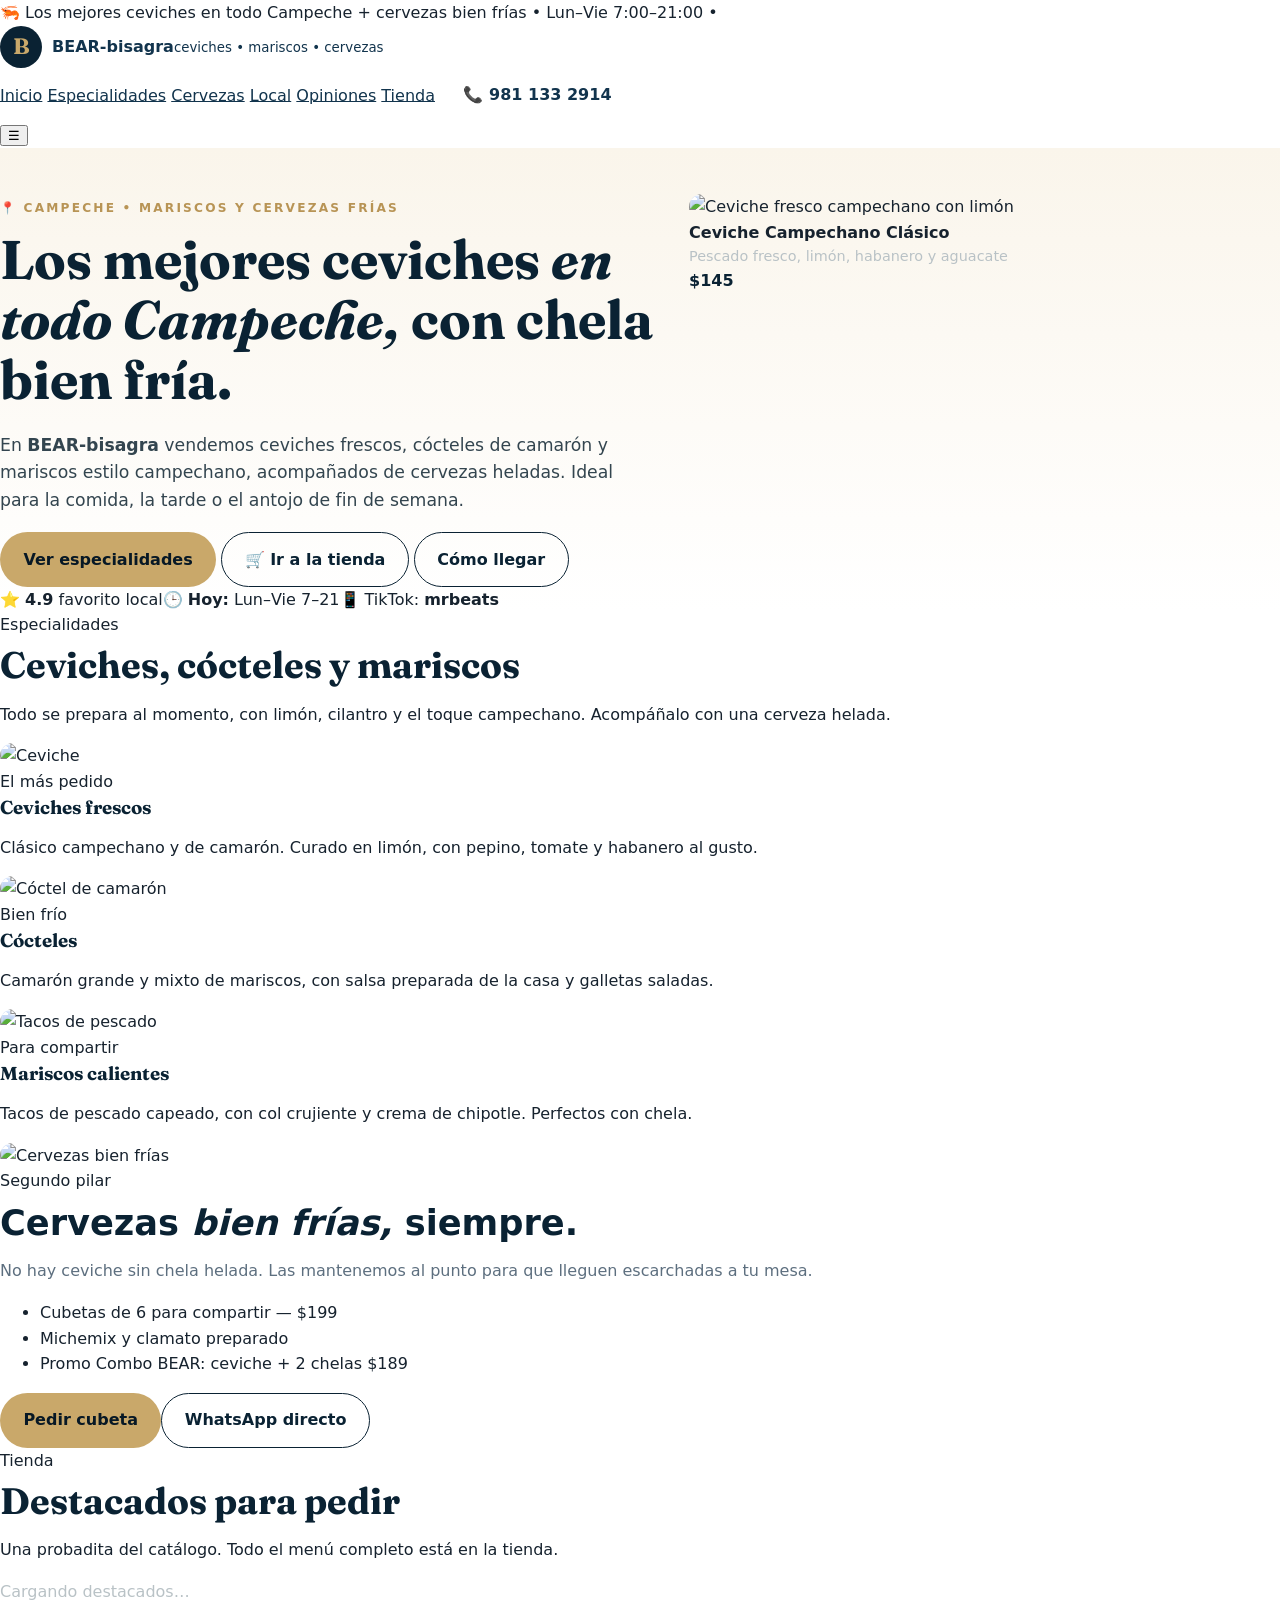
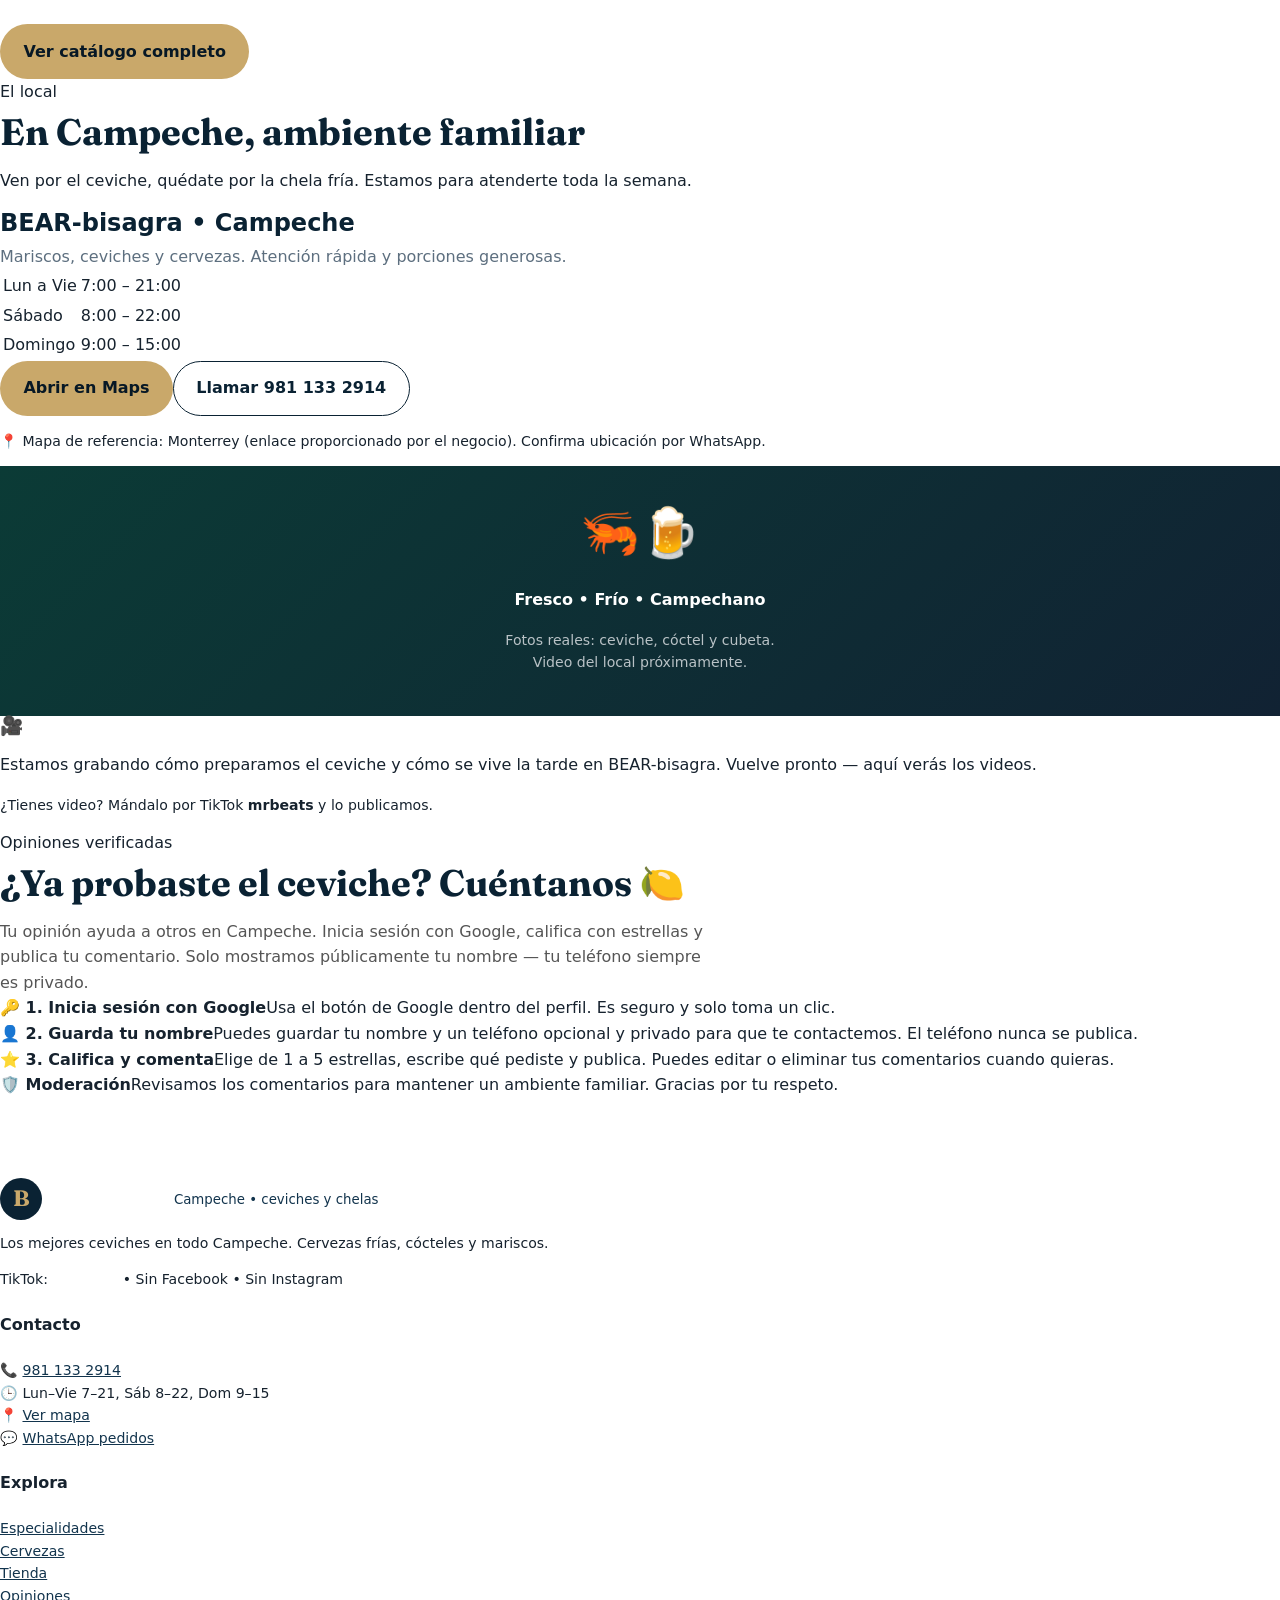
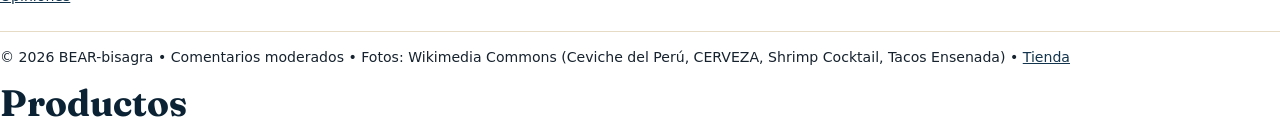
==== commit 58b3a41e: "generate index.html" ====
--- a/index.html
+++ b/index.html
@@ -1,327 +1,140 @@
-<!DOCTYPE html>
-<html lang="es-MX">
+<!doctype html>
+<html lang="es">
 <head>
-<meta charset="UTF-8">
-<meta name="viewport" content="width=device-width, initial-scale=1.0">
-<title>BEAR-bisagra · Ceviches y Cervezas Frías en Campeche</title>
-<meta name="description" content="BEAR-bisagra en Campeche: los mejores ceviches, cócteles de mariscos, tostadas frescas y cervezas bien frías. Ambiente elegante y sabor campechano.">
+<meta charset="utf-8" />
+<meta name="viewport" content="width=device-width, initial-scale=1" />
+<title>BEAR-bisagra | Ceviches y cervezas frías en Campeche</title>
+<meta name="description" content="BEAR-bisagra en Campeche: los mejores ceviches, cócteles de mariscos y cervezas bien frías. Mira el menú y pide en la tienda." />
+<link rel="stylesheet" href="./styles.css" />
+<link rel="icon" href="data:image/svg+xml,%3Csvg xmlns='http://www.w3.org/2000/svg' viewBox='0 0 64 64'%3E%3Crect width='64' height='64' rx='14' fill='%23d9a441'/%3E%3Ctext x='32' y='44' font-size='36' text-anchor='middle' font-family='Georgia' font-weight='bold'%3EB%3C/text%3E%3C/svg%3E" />
 <link rel="preconnect" href="https://fonts.googleapis.com">
-<link rel="preconnect" href="https://fonts.gstatic.com" crossorigin>
-<link href="https://fonts.googleapis.com/css2?family=Fraunces:opsz,ital,wght@9..144,0,400;9..144,0,600;9..144,0,700;9..144,1,500&family=Inter:wght@400;500;600;700&display=swap" rel="stylesheet">
-<link rel="stylesheet" href="./styles.css">
-<link rel="icon" href="data:image/svg+xml,%3Csvg xmlns='http://www.w3.org/2000/svg' viewBox='0 0 32 32'%3E%3Ccircle cx='16' cy='16' r='15' fill='%230A2233'/%3E%3Ctext x='16' y='22' font-size='16' text-anchor='middle' fill='%23C9A86A' font-family='serif' font-weight='bold'%3EB%3C/text%3E%3C/svg%3E">
+<link href="https://fonts.googleapis.com/css2?family=Fraunces:ital,opsz,wght@0,9..144,700;0,9..144,900;1,9..144,700&family=Sora:wght@400;600;700&display=swap" rel="stylesheet">
 </head>
 <body>
-<a class="skip" href="#contenido" data-eb-editable="link" data-eb-key="index.a.1" data-eb-role="a" data-eb-kind="link">Ir al contenido</a>
-
-<header class="site-header" id="top">
-  <div class="wrap header-inner">
-    <a class="brand" href="./index.html" aria-label="BEAR-bisagra inicio" data-eb-editable="link" data-eb-key="index.a.2" data-eb-role="a" data-eb-kind="link">
-      <span class="brand-mark" aria-hidden="true">B</span>
-      <span class="brand-text"><strong>BEAR-bisagra</strong><small>Ceviches · Mariscos · Cervezas frías</small></span>
-    </a>
-    <nav class="main-nav" aria-label="Navegación principal">
-      <a href="#nosotros" data-eb-editable="link" data-eb-key="index.a.3" data-eb-role="a" data-eb-kind="link">Nosotros</a>
-      <a href="#carta" data-eb-editable="link" data-eb-key="index.a.4" data-eb-role="a" data-eb-kind="link">Carta</a>
-      <a href="#galeria" data-eb-editable="link" data-eb-key="index.a.5" data-eb-role="a" data-eb-kind="link">Galería</a>
-      <a href="#visitanos" data-eb-editable="link" data-eb-key="index.a.6" data-eb-role="a" data-eb-kind="link">Visítanos</a>
-      <a href="./tienda/index.html" data-eb-editable="link" data-eb-key="index.a.7" data-eb-role="a" data-eb-kind="link">Tienda</a>
-      <a href="#opiniones" data-eb-editable="link" data-eb-key="index.a.8" data-eb-role="a" data-eb-kind="link">Opiniones</a>
-    </nav>
-    <div class="header-actions">
-      <div class="header-profile" title="Tu sesión y perfil">
-        <span class="header-profile-label">Mi cuenta</span>
-        <div data-itm-profile data-project-id="32536aca-527c-4a46-9a63-be16d1e86934"></div>
-      </div>
-      <a class="btn btn-gold btn-sm" href="tel:+529811332914" data-eb-editable="link" data-eb-key="index.a.9" data-eb-role="a" data-eb-kind="link">981 133 2914</a>
-      <button class="nav-toggle" id="navToggle" aria-expanded="false" aria-label="Abrir menú" data-eb-editable="link" data-eb-key="index.button.10" data-eb-role="button" data-eb-kind="link">☰</button>
-    </div>
-  </div>
-  <div class="mobile-nav" id="mobileNav">
-    <a href="#nosotros" data-eb-editable="link" data-eb-key="index.a.11" data-eb-role="a" data-eb-kind="link">Nosotros</a>
-    <a href="#carta" data-eb-editable="link" data-eb-key="index.a.12" data-eb-role="a" data-eb-kind="link">Carta</a>
-    <a href="#galeria" data-eb-editable="link" data-eb-key="index.a.13" data-eb-role="a" data-eb-kind="link">Galería</a>
-    <a href="#visitanos" data-eb-editable="link" data-eb-key="index.a.14" data-eb-role="a" data-eb-kind="link">Visítanos</a>
-    <a href="./tienda/index.html" data-eb-editable="link" data-eb-key="index.a.15" data-eb-role="a" data-eb-kind="link">Tienda</a>
-    <a href="#opiniones" data-eb-editable="link" data-eb-key="index.a.16" data-eb-role="a" data-eb-kind="link">Opiniones</a>
-    <a href="tel:+529811332914" data-eb-editable="link" data-eb-key="index.a.17" data-eb-role="a" data-eb-kind="link">Llamar · 981 133 2914</a>
-  </div>
+<div class="topbar">🦐 Los mejores ceviches en todo Campeche + cervezas bien frías • Lun–Vie 7:00–21:00 • <a href="tel:+529811332914" style="color:#fff;font-weight:700" data-eb-editable="link" data-eb-key="index.a.1" data-eb-role="a" data-eb-kind="link">981 133 2914</a></div>
+<header class="site">
+<nav class="nav">
+<a class="brand" href="./" data-eb-editable="link" data-eb-key="index.a.2" data-eb-role="a" data-eb-kind="link"><span class="brand-mark">B</span><span><b>BEAR-bisagra</b><small>ceviches • mariscos • cervezas</small></span></a>
+<div class="links" id="navLinks">
+<a href="#inicio" data-eb-editable="link" data-eb-key="index.a.3" data-eb-role="a" data-eb-kind="link">Inicio</a>
+<a href="#especialidades" data-eb-editable="link" data-eb-key="index.a.4" data-eb-role="a" data-eb-kind="link">Especialidades</a>
+<a href="#cervezas" data-eb-editable="link" data-eb-key="index.a.5" data-eb-role="a" data-eb-kind="link">Cervezas</a>
+<a href="#local" data-eb-editable="link" data-eb-key="index.a.6" data-eb-role="a" data-eb-kind="link">Local</a>
+<a href="#opiniones" data-eb-editable="link" data-eb-key="index.a.7" data-eb-role="a" data-eb-kind="link">Opiniones</a>
+<a href="./tienda/" data-eb-editable="link" data-eb-key="index.a.8" data-eb-role="a" data-eb-kind="link">Tienda</a>
+<a class="btn btn-call" href="tel:+529811332914" data-eb-editable="link" data-eb-key="index.a.9" data-eb-role="a" data-eb-kind="link">📞 981 133 2914</a>
+</div>
+<button class="burger" id="burger" aria-label="Menú" data-eb-editable="link" data-eb-key="index.button.10" data-eb-role="button" data-eb-kind="link">☰</button>
+</nav>
 </header>
 
-<main id="contenido">
+<main id="inicio">
+<div class="hero">
+<div class="hero-grid">
+<div>
+<span class="eyebrow">📍 Campeche • mariscos y cervezas frías</span>
+<h1 data-eb-editable="text" data-eb-key="index.h1.11" data-eb-role="h1" data-eb-kind="text">Los mejores ceviches <em>en todo Campeche,</em> con chela bien fría.</h1>
+<p class="lead" data-eb-editable="text" data-eb-key="index.p.12" data-eb-role="p" data-eb-kind="text">En <strong>BEAR-bisagra</strong> vendemos ceviches frescos, cócteles de camarón y mariscos estilo campechano, acompañados de cervezas heladas. Ideal para la comida, la tarde o el antojo de fin de semana.</p>
+<div class="cta-row">
+<a class="btn btn-gold" href="#especialidades" data-eb-editable="link" data-eb-key="index.a.13" data-eb-role="a" data-eb-kind="link">Ver especialidades</a>
+<a class="btn btn-ghost" href="./tienda/" data-eb-editable="link" data-eb-key="index.a.14" data-eb-role="a" data-eb-kind="link">🛒 Ir a la tienda</a>
+<a class="btn btn-ghost" href="https://maps.google.com/?q=Monterrey" target="_blank" rel="noopener" data-eb-editable="link" data-eb-key="index.a.15" data-eb-role="a" data-eb-kind="link">Cómo llegar</a>
+</div>
+<div class="meta-row"><span>⭐ <strong>4.9</strong> favorito local</span><span>🕒 <strong>Hoy:</strong> Lun–Vie 7–21</span><span>📱 TikTok: <strong>mrbeats</strong></span></div>
+</div>
+<div class="hero-card">
+<img src="https://thumb.wikimedia.org/wikipedia/commons/thumb/f/fc/Ceviche_del_Per%C3%BA.jpg/1280px-Ceviche_del_Per%C3%BA.jpg" alt="Ceviche fresco campechano con limón" / data-eb-editable="image" data-eb-key="index.img.16" data-eb-role="img" data-eb-kind="image">
+<div class="hero-card-body"><div><div style="font-weight:800">Ceviche Campechano Clásico</div><div style="color:#b9c2c6;font-size:.9rem">Pescado fresco, limón, habanero y aguacate</div></div><div class="price">$145</div></div>
+</div>
+</div>
+</div>
 
-<!-- HERO -->
-<section class="hero">
-  <div class="wrap hero-grid">
-    <div class="hero-copy">
-      <p class="eyebrow" data-eb-editable="text" data-eb-key="index.p.18" data-eb-role="p" data-eb-kind="text">Campeche · Cocina del mar · Desde el corazón campechano</p>
-      <h1 data-eb-editable="text" data-eb-key="index.h1.19" data-eb-role="h1" data-eb-kind="text">Los mejores ceviches en todo Campeche, con cerveza bien fría.</h1>
-      <p class="lead" data-eb-editable="text" data-eb-key="index.p.20" data-eb-role="p" data-eb-kind="text">En <strong>BEAR-bisagra</strong> servimos ceviches frescos, cócteles de mariscos, tostadas y micheladas en un local elegante y acogedor. Pescado y camarón del día, limón, cilantro y ese punto exacto de picante que hace regresar.</p>
-      <div class="hero-cta">
-        <a class="btn btn-gold" href="#carta" data-eb-editable="link" data-eb-key="index.a.21" data-eb-role="a" data-eb-kind="link">Ver la carta</a>
-        <a class="btn btn-ghost" href="./tienda/index.html" data-eb-editable="link" data-eb-key="index.a.22" data-eb-role="a" data-eb-kind="link">Ir a la tienda</a>
-      </div>
-      <dl class="hero-meta">
-        <div><dt>Horario</dt><dd>Lun a Vie 7:00 – 21:00 · Sáb 8:00 – 22:00 · Dom 9:00 – 15:00</dd></div>
-        <div><dt>Encuéntranos</dt><dd>Campeche · <a href="https://maps.google.com/?q=Monterrey" target="_blank" rel="noopener" data-eb-editable="link" data-eb-key="index.a.23" data-eb-role="a" data-eb-kind="link">Cómo llegar en Maps</a></dd></div>
-        <div><dt>Contacto</dt><dd><a href="tel:+529811332914" data-eb-editable="link" data-eb-key="index.a.24" data-eb-role="a" data-eb-kind="link">981 133 2914</a> · TikTok: mrbeats</dd></div>
-      </dl>
-    </div>
-    <div class="hero-media">
-      <figure class="hero-fig">
-        <img src="https://images.pexels.com/photos/38920606/pexels-photo-38920606.jpeg?auto=compress&cs=tinysrgb&dpr=2&h=650&w=940" alt="Ceviche insignia con cerveza fría para hero principal" loading="eager" fetchpriority="high" data-eb-editable="image" data-eb-key="index.img.25" data-eb-role="img" data-eb-kind="image">
-        <figcaption>Ceviche insignia de la casa · Foto: DΛVΞ GΛRCIΛ / Pexels</figcaption>
-      </figure>
-      <div class="hero-cards">
-        <div class="mini-card"><strong>100%</strong><span>fresco del día</span></div>
-        <div class="mini-card"><strong>Bien fría</strong><span>cerveza y michelada</span></div>
-        <div class="mini-card"><strong>Elegante</strong><span>ambiente premium</span></div>
-      </div>
-    </div>
-  </div>
-  <div class="hero-strip">
-    <div class="wrap strip-inner">
-      <span>Ceviche campechano</span><i>·</i><span>Cócteles mixtos</span><i>·</i><span>Tostadas de pescado</span><i>·</i><span>Micheladas</span><i>·</i><span>Mariscos frescos</span>
-    </div>
-  </div>
+<section id="especialidades">
+<div class="container">
+<div class="sec-head"><span class="kicker">Especialidades</span><h2 data-eb-editable="text" data-eb-key="index.h2.17" data-eb-role="h2" data-eb-kind="text">Ceviches, cócteles y mariscos</h2><p data-eb-editable="text" data-eb-key="index.p.18" data-eb-role="p" data-eb-kind="text">Todo se prepara al momento, con limón, cilantro y el toque campechano. Acompáñalo con una cerveza helada.</p></div>
+<div class="grid3">
+<article class="card"><img src="https://thumb.wikimedia.org/wikipedia/commons/thumb/f/fc/Ceviche_del_Per%C3%BA.jpg/1280px-Ceviche_del_Per%C3%BA.jpg" alt="Ceviche" loading="lazy" / data-eb-editable="image" data-eb-key="index.img.19" data-eb-role="img" data-eb-kind="image"><div class="card-body"><span class="tag">El más pedido</span><h3 data-eb-editable="text" data-eb-key="index.h3.20" data-eb-role="h3" data-eb-kind="text">Ceviches frescos</h3><p data-eb-editable="text" data-eb-key="index.p.21" data-eb-role="p" data-eb-kind="text">Clásico campechano y de camarón. Curado en limón, con pepino, tomate y habanero al gusto.</p></div></article>
+<article class="card"><img src="https://upload.wikimedia.org/wikipedia/commons/5/5d/American-style_Shrimp_Cocktail%2C_September_2014.jpg" alt="Cóctel de camarón" loading="lazy" / data-eb-editable="image" data-eb-key="index.img.22" data-eb-role="img" data-eb-kind="image"><div class="card-body"><span class="tag">Bien frío</span><h3 data-eb-editable="text" data-eb-key="index.h3.23" data-eb-role="h3" data-eb-kind="text">Cócteles</h3><p data-eb-editable="text" data-eb-key="index.p.24" data-eb-role="p" data-eb-kind="text">Camarón grande y mixto de mariscos, con salsa preparada de la casa y galletas saladas.</p></div></article>
+<article class="card"><img src="https://upload.wikimedia.org/wikipedia/commons/1/1e/Tacos_de_pescado_Ensenada..jpg" alt="Tacos de pescado" loading="lazy" / data-eb-editable="image" data-eb-key="index.img.25" data-eb-role="img" data-eb-kind="image"><div class="card-body"><span class="tag">Para compartir</span><h3 data-eb-editable="text" data-eb-key="index.h3.26" data-eb-role="h3" data-eb-kind="text">Mariscos calientes</h3><p data-eb-editable="text" data-eb-key="index.p.27" data-eb-role="p" data-eb-kind="text">Tacos de pescado capeado, con col crujiente y crema de chipotle. Perfectos con chela.</p></div></article>
+</div>
+</div>
 </section>
 
-<!-- NOSOTROS -->
-<section class="section" id="nosotros">
-  <div class="wrap grid-2">
-    <div>
-      <p class="eyebrow" data-eb-editable="text" data-eb-key="index.p.26" data-eb-role="p" data-eb-kind="text">Nuestra casa</p>
-      <h2 data-eb-editable="text" data-eb-key="index.h2.27" data-eb-role="h2" data-eb-kind="text">Sabor campechano, presentación elegante.</h2>
-      <p data-eb-editable="text" data-eb-key="index.p.28" data-eb-role="p" data-eb-kind="text">Somos un punto de encuentro para quienes aman el marisco fresco y la cerveza helada. Preparamos cada ceviche al momento: camarón, pescado, pulpo y mixtos con recetas de la costa, servidos en un espacio de madera, luz cálida y buena música.</p>
-      <ul class="check-list">
-        <li><strong>Producto fresco:</strong> exhibición en hielo y preparación diaria.</li>
-        <li><strong>Para todos los planes:</strong> comida familiar, tarde de amigos o brindis casual.</li>
-        <li><strong>Servicio directo:</strong> pide en mesa, para llevar o desde la tienda en línea.</li>
-      </ul>
-      <div class="row">
-        <a class="btn btn-dark" href="#visitanos" data-eb-editable="link" data-eb-key="index.a.29" data-eb-role="a" data-eb-kind="link">Planear visita</a>
-        <a class="link-arrow" href="#galeria" data-eb-editable="link" data-eb-key="index.a.30" data-eb-role="a" data-eb-kind="link">Ver ambiente →</a>
-      </div>
-    </div>
-    <div class="duo-img">
-      <img src="https://images.pexels.com/photos/32568165/pexels-photo-32568165.jpeg?auto=compress&cs=tinysrgb&dpr=2&h=650&w=940" alt="Interior elegante del local en Campeche" loading="lazy" data-eb-editable="image" data-eb-key="index.img.31" data-eb-role="img" data-eb-kind="image">
-      <img src="https://images.pexels.com/photos/5054688/pexels-photo-5054688.jpeg?auto=compress&cs=tinysrgb&dpr=2&h=650&w=940" alt="Amigos brindando con cervezas y ceviches" loading="lazy" data-eb-editable="image" data-eb-key="index.img.32" data-eb-role="img" data-eb-kind="image">
-    </div>
-  </div>
+<section id="cervezas" style="padding-top:0">
+<div class="container">
+<div class="beer">
+<img src="https://upload.wikimedia.org/wikipedia/commons/1/19/CERVEZA.jpg" alt="Cervezas bien frías" loading="lazy" / data-eb-editable="image" data-eb-key="index.img.28" data-eb-role="img" data-eb-kind="image">
+<div class="beer-body"><span class="kicker">Segundo pilar</span><h2 style="font-family:var(--serif);font-size:2.2rem;margin:10px 0" data-eb-editable="text" data-eb-key="index.h2.29" data-eb-role="h2" data-eb-kind="text">Cervezas <em style="color:var(--gold2)">bien frías,</em> siempre.</h2><p style="color:var(--muted)" data-eb-editable="text" data-eb-key="index.p.30" data-eb-role="p" data-eb-kind="text">No hay ceviche sin chela helada. Las mantenemos al punto para que lleguen escarchadas a tu mesa.</p><ul><li>Cubetas de 6 para compartir — $199</li><li>Michemix y clamato preparado</li><li>Promo Combo BEAR: ceviche + 2 chelas $189</li></ul><div class="cta-row"><a class="btn btn-gold" href="./tienda/" data-eb-editable="link" data-eb-key="index.a.31" data-eb-role="a" data-eb-kind="link">Pedir cubeta</a><a class="btn btn-ghost" href="https://wa.me/529811332914?text=Hola%20BEAR-bisagra%2C%20quiero%20una%20cubeta%20bien%20fr%C3%ADa" target="_blank" rel="noopener" data-eb-editable="link" data-eb-key="index.a.32" data-eb-role="a" data-eb-kind="link">WhatsApp directo</a></div></div>
+</div>
+</div>
 </section>
 
-<!-- CARTA -->
-<section class="section section-dark" id="carta">
-  <div class="wrap">
-    <div class="section-head">
-      <div>
-        <p class="eyebrow eyebrow-light" data-eb-editable="text" data-eb-key="index.p.33" data-eb-role="p" data-eb-kind="text">La carta</p>
-        <h2 data-eb-editable="text" data-eb-key="index.h2.34" data-eb-role="h2" data-eb-kind="text">Frescos, cítricos y bien servidos.</h2>
-        <p class="muted-light" data-eb-editable="text" data-eb-key="index.p.35" data-eb-role="p" data-eb-kind="text">Precios de referencia en el local. En la tienda encontrarás el catálogo disponible para ordenar.</p>
-      </div>
-      <div class="tabs" role="tablist" aria-label="Filtrar carta">
-        <button class="tab active" data-filter="all" role="tab" data-eb-editable="link" data-eb-key="index.button.36" data-eb-role="button" data-eb-kind="link">Todo</button>
-        <button class="tab" data-filter="ceviche" role="tab" data-eb-editable="link" data-eb-key="index.button.37" data-eb-role="button" data-eb-kind="link">Ceviches</button>
-        <button class="tab" data-filter="bebida" role="tab" data-eb-editable="link" data-eb-key="index.button.38" data-eb-role="button" data-eb-kind="link">Cervezas</button>
-      </div>
-    </div>
-    <div class="cards-4" id="menuGrid">
-      <article class="dish" data-cat="ceviche">
-        <img src="https://images.pexels.com/photos/4801427/pexels-photo-4801427.jpeg?auto=compress&cs=tinysrgb&dpr=2&h=650&w=940" alt="Ceviche de camarón campechano carta" loading="lazy" data-eb-editable="image" data-eb-key="index.img.39" data-eb-role="img" data-eb-kind="image">
-        <div class="dish-body">
-          <h3 data-eb-editable="text" data-eb-key="index.h3.40" data-eb-role="h3" data-eb-kind="text">Ceviche de camarón campechano</h3>
-          <p data-eb-editable="text" data-eb-key="index.p.41" data-eb-role="p" data-eb-kind="text">Camarón fresco, limón, cebolla, cilantro y toque de chile. El favorito de la casa.</p>
-          <p class="price" data-eb-editable="text" data-eb-key="index.p.42" data-eb-role="p" data-eb-kind="text">$165 MXN <span>· plato grande</span></p>
-        </div>
-      </article>
-      <article class="dish" data-cat="ceviche">
-        <img src="https://images.pexels.com/photos/4801427/pexels-photo-4801427.jpeg?auto=compress&cs=tinysrgb&dpr=2&h=650&w=940" alt="Cóctel de mariscos mixto" loading="lazy" data-eb-editable="image" data-eb-key="index.img.43" data-eb-role="img" data-eb-kind="image">
-        <div class="dish-body">
-          <h3 data-eb-editable="text" data-eb-key="index.h3.44" data-eb-role="h3" data-eb-kind="text">Cóctel mixto de mariscos</h3>
-          <p data-eb-editable="text" data-eb-key="index.p.45" data-eb-role="p" data-eb-kind="text">Camarón y pulpo con salsa de la casa, aguacate y galletas saladas.</p>
-          <p class="price" data-eb-editable="text" data-eb-key="index.p.46" data-eb-role="p" data-eb-kind="text">$185 MXN <span>· vaso grande</span></p>
-        </div>
-      </article>
-      <article class="dish" data-cat="ceviche">
-        <img src="https://images.pexels.com/photos/19725440/pexels-photo-19725440.jpeg?auto=compress&cs=tinysrgb&dpr=2&h=650&w=940" alt="Tostadas de ceviche de pescado" loading="lazy" data-eb-editable="image" data-eb-key="index.img.47" data-eb-role="img" data-eb-kind="image">
-        <div class="dish-body">
-          <h3 data-eb-editable="text" data-eb-key="index.h3.48" data-eb-role="h3" data-eb-kind="text">Tostadas de ceviche de pescado</h3>
-          <p data-eb-editable="text" data-eb-key="index.p.49" data-eb-role="p" data-eb-kind="text">Pesca del día, aguacate, cebolla morada y mayonesa de chipotle. Orden de 3.</p>
-          <p class="price" data-eb-editable="text" data-eb-key="index.p.50" data-eb-role="p" data-eb-kind="text">$135 MXN <span>· orden</span></p>
-        </div>
-      </article>
-      <article class="dish" data-cat="bebida">
-        <img src="https://images.pexels.com/photos/36027855/pexels-photo-36027855.jpeg?auto=compress&cs=tinysrgb&dpr=2&h=650&w=940" alt="Cervezas frías y micheladas" loading="lazy" data-eb-editable="image" data-eb-key="index.img.51" data-eb-role="img" data-eb-kind="image">
-        <div class="dish-body">
-          <h3 data-eb-editable="text" data-eb-key="index.h3.52" data-eb-role="h3" data-eb-kind="text">Cervezas frías y micheladas</h3>
-          <p data-eb-editable="text" data-eb-key="index.p.53" data-eb-role="p" data-eb-kind="text">Bien heladas, con limón y escarchado de chile. Clásicas o con camarón.</p>
-          <p class="price" data-eb-editable="text" data-eb-key="index.p.54" data-eb-role="p" data-eb-kind="text">desde $55 MXN</p>
-        </div>
-      </article>
-    </div>
-    <p class="attrib" data-eb-editable="text" data-eb-key="index.p.55" data-eb-role="p" data-eb-kind="text">Fotografías: Leslie del Moral, Roken Manases, Eden FC / Pexels · Licencia Pexels.</p>
-    <div class="center"><a class="btn btn-gold" href="./tienda/index.html" data-eb-editable="link" data-eb-key="index.a.56" data-eb-role="a" data-eb-kind="link">Ver catálogo en tienda</a></div>
-  </div>
+<section id="destacados" class="store-preview">
+<div class="container">
+<div class="sec-head"><span class="kicker">Tienda</span><h2 data-eb-editable="text" data-eb-key="index.h2.33" data-eb-role="h2" data-eb-kind="text">Destacados para pedir</h2><p data-eb-editable="text" data-eb-key="index.p.34" data-eb-role="p" data-eb-kind="text">Una probadita del catálogo. Todo el menú completo está en la tienda.</p></div>
+<div class="grid3" id="featuredGrid"><p style="color:#b9c2c6" data-eb-editable="text" data-eb-key="index.p.35" data-eb-role="p" data-eb-kind="text">Cargando destacados…</p></div>
+<div class="cta-row" style="margin-top:20px"><a class="btn btn-gold" href="./tienda/" data-eb-editable="link" data-eb-key="index.a.36" data-eb-role="a" data-eb-kind="link">Ver catálogo completo</a></div>
+</div>
 </section>
 
-<!-- GALERIA -->
-<section class="section" id="galeria">
-  <div class="wrap">
-    <p class="eyebrow" data-eb-editable="text" data-eb-key="index.p.57" data-eb-role="p" data-eb-kind="text">Galería</p>
-    <h2 data-eb-editable="text" data-eb-key="index.h2.58" data-eb-role="h2" data-eb-kind="text">Del hielo a la mesa.</h2>
-    <p class="section-sub" data-eb-editable="text" data-eb-key="index.p.59" data-eb-role="p" data-eb-kind="text">Marisco fresco cada mañana, barra helada y terraza para la tarde.</p>
-    <div class="gallery">
-      <figure><img src="https://images.pexels.com/photos/4370906/pexels-photo-4370906.jpeg?auto=compress&cs=tinysrgb&dpr=2&h=650&w=940" alt="Mesa de mariscos frescos del día" loading="lazy" data-eb-editable="image" data-eb-key="index.img.60" data-eb-role="img" data-eb-kind="image"><figcaption>Frescura del día</figcaption></figure>
-      <figure><img src="https://images.pexels.com/photos/36027855/pexels-photo-36027855.jpeg?auto=compress&cs=tinysrgb&dpr=2&h=650&w=940" alt="Michelada con mariscos para galería" loading="lazy" data-eb-editable="image" data-eb-key="index.img.61" data-eb-role="img" data-eb-kind="image"><figcaption>Michelada de la casa</figcaption></figure>
-      <figure><img src="https://images.pexels.com/photos/18823960/pexels-photo-18823960.jpeg?auto=compress&cs=tinysrgb&dpr=2&h=650&w=940" alt="Terraza y fachada del local" loading="lazy" data-eb-editable="image" data-eb-key="index.img.62" data-eb-role="img" data-eb-kind="image"><figcaption>Terraza por la tarde</figcaption></figure>
-      <figure><img src="https://images.pexels.com/photos/32568165/pexels-photo-32568165.jpeg?auto=compress&cs=tinysrgb&dpr=2&h=650&w=940" alt="Interior elegante del local en Campeche" loading="lazy" data-eb-editable="image" data-eb-key="index.img.63" data-eb-role="img" data-eb-kind="image"><figcaption>Salón interior</figcaption></figure>
-    </div>
-  </div>
+<section id="local">
+<div class="container">
+<div class="sec-head"><span class="kicker">El local</span><h2 data-eb-editable="text" data-eb-key="index.h2.37" data-eb-role="h2" data-eb-kind="text">En Campeche, ambiente familiar</h2><p data-eb-editable="text" data-eb-key="index.p.38" data-eb-role="p" data-eb-kind="text">Ven por el ceviche, quédate por la chela fría. Estamos para atenderte toda la semana.</p></div>
+<div class="local-card">
+<div class="local-info">
+<h3 style="margin:0 0 8px;font-family:var(--serif);font-size:1.5rem" data-eb-editable="text" data-eb-key="index.h3.39" data-eb-role="h3" data-eb-kind="text">BEAR-bisagra • Campeche</h3>
+<p style="color:var(--muted);margin:0" data-eb-editable="text" data-eb-key="index.p.40" data-eb-role="p" data-eb-kind="text">Mariscos, ceviches y cervezas. Atención rápida y porciones generosas.</p>
+<table class="hours"><tr><td>Lun a Vie</td><td>7:00 – 21:00</td></tr><tr><td>Sábado</td><td>8:00 – 22:00</td></tr><tr><td>Domingo</td><td>9:00 – 15:00</td></tr></table>
+<div class="cta-row"><a class="btn btn-gold" href="https://maps.google.com/?q=Monterrey" target="_blank" rel="noopener" data-eb-editable="link" data-eb-key="index.a.41" data-eb-role="a" data-eb-kind="link">Abrir en Maps</a><a class="btn btn-ghost" href="tel:+529811332914" data-eb-editable="link" data-eb-key="index.a.42" data-eb-role="a" data-eb-kind="link">Llamar 981 133 2914</a></div>
+<p class="small" style="margin-top:14px" data-eb-editable="text" data-eb-key="index.p.43" data-eb-role="p" data-eb-kind="text">📍 Mapa de referencia: Monterrey (enlace proporcionado por el negocio). Confirma ubicación por WhatsApp.</p>
+</div>
+<div style="background:linear-gradient(135deg,#0b3b36,#123);display:grid;place-items:center;padding:28px;text-align:center">
+<div><div style="font-size:3rem">🦐🍺</div><p style="color:#fff;font-weight:700" data-eb-editable="text" data-eb-key="index.p.44" data-eb-role="p" data-eb-kind="text">Fresco • Frío • Campechano</p><p class="small" style="color:#b9c2c6" data-eb-editable="text" data-eb-key="index.p.45" data-eb-role="p" data-eb-kind="text">Fotos reales: ceviche, cóctel y cubeta.<br/>Video del local próximamente.</p></div>
+</div>
+</div>
+</div>
 </section>
 
-<!-- VISITANOS -->
-<section class="section section-cream" id="visitanos">
-  <div class="wrap grid-2">
-    <div>
-      <p class="eyebrow" data-eb-editable="text" data-eb-key="index.p.64" data-eb-role="p" data-eb-kind="text">Visítanos</p>
-      <h2 data-eb-editable="text" data-eb-key="index.h2.65" data-eb-role="h2" data-eb-kind="text">Estamos en Campeche.</h2>
-      <p data-eb-editable="text" data-eb-key="index.p.66" data-eb-role="p" data-eb-kind="text">Ven por un ceviche y una cerveza fría, o pide para llevar. Te recibimos con mesa lista y barra helada.</p>
-      <ul class="info-list">
-        <li><strong>Horario:</strong> Lun a Vie 7:00 – 21:00 · Sáb 8:00 – 22:00 · Dom 9:00 – 15:00</li>
-        <li><strong>Teléfono:</strong> <a href="tel:+529811332914" data-eb-editable="link" data-eb-key="index.a.67" data-eb-role="a" data-eb-kind="link">981 133 2914</a></li>
-        <li><strong>Mapa:</strong> <a href="https://maps.google.com/?q=Monterrey" target="_blank" rel="noopener" data-eb-editable="link" data-eb-key="index.a.68" data-eb-role="a" data-eb-kind="link">Abrir ubicación en Google Maps</a></li>
-        <li><strong>Redes:</strong> TikTok: mrbeats</li>
-      </ul>
-      <div class="row">
-        <a class="btn btn-dark" href="https://maps.google.com/?q=Monterrey" target="_blank" rel="noopener" data-eb-editable="link" data-eb-key="index.a.69" data-eb-role="a" data-eb-kind="link">Cómo llegar</a>
-        <a class="btn btn-gold" href="tel:+529811332914" data-eb-editable="link" data-eb-key="index.a.70" data-eb-role="a" data-eb-kind="link">Llamar ahora</a>
-      </div>
-    </div>
-    <div class="visit-card">
-      <img src="https://images.pexels.com/photos/18823960/pexels-photo-18823960.jpeg?auto=compress&cs=tinysrgb&dpr=2&h=650&w=940" alt="Terraza y fachada del local" loading="lazy" data-eb-editable="image" data-eb-key="index.img.71" data-eb-role="img" data-eb-kind="image">
-      <div class="visit-box">
-        <h3 data-eb-editable="text" data-eb-key="index.h3.72" data-eb-role="h3" data-eb-kind="text">El plan ideal</h3>
-        <p data-eb-editable="text" data-eb-key="index.p.73" data-eb-role="p" data-eb-kind="text">Llega entre 13:00 y 17:00 para ceviche + michelada en terraza. Grupos de 4 o más, llama antes y te apartamos mesa.</p>
-      </div>
-    </div>
-  </div>
+<section id="videos" style="padding-top:0">
+<div class="container"><div class="video-placeholder"><h3 style="color:#fff;margin:0 0 8px" data-eb-editable="text" data-eb-key="index.h3.46" data-eb-role="h3" data-eb-kind="text">🎥 Videos del local y preparaciones</h3><p data-eb-editable="text" data-eb-key="index.p.47" data-eb-role="p" data-eb-kind="text">Estamos grabando cómo preparamos el ceviche y cómo se vive la tarde en BEAR-bisagra. Vuelve pronto — aquí verás los videos.</p><p class="small" data-eb-editable="text" data-eb-key="index.p.48" data-eb-role="p" data-eb-kind="text">¿Tienes video? Mándalo por TikTok <strong>mrbeats</strong> y lo publicamos.</p></div></div>
 </section>
 
-<!-- TIENDA TEASER -->
-<section class="section section-dark store-teaser">
-  <div class="wrap grid-2">
-    <div>
-      <p class="eyebrow eyebrow-light" data-eb-editable="text" data-eb-key="index.p.74" data-eb-role="p" data-eb-kind="text">Tienda en línea</p>
-      <h2 data-eb-editable="text" data-eb-key="index.h2.75" data-eb-role="h2" data-eb-kind="text">Pide tus favoritos sin filas.</h2>
-      <p class="muted-light" data-eb-editable="text" data-eb-key="index.p.76" data-eb-role="p" data-eb-kind="text">Explora el catálogo de ceviches, cócteles, tostadas y cervezas. El catálogo se mantiene actualizado y puedes consultar cada producto con foto, descripción y precio.</p>
-      <div class="row">
-        <a class="btn btn-gold" href="./tienda/index.html" data-eb-editable="link" data-eb-key="index.a.77" data-eb-role="a" data-eb-kind="link">Entrar a /tienda</a>
-        <a class="btn btn-ghost-light" href="./tienda/producto-1.html" data-eb-editable="link" data-eb-key="index.a.78" data-eb-role="a" data-eb-kind="link">Ver producto destacado</a>
-      </div>
-    </div>
-    <div class="teaser-products">
-      <div class="teaser-item"><img src="https://images.pexels.com/photos/4801427/pexels-photo-4801427.jpeg?auto=compress&cs=tinysrgb&dpr=2&h=650&w=940" alt="Ceviche de camarón campechano carta" loading="lazy" data-eb-editable="image" data-eb-key="index.img.79" data-eb-role="img" data-eb-kind="image"><div><strong>Ceviche campechano</strong><span>$165 MXN</span></div></div>
-      <div class="teaser-item"><img src="https://images.pexels.com/photos/19725440/pexels-photo-19725440.jpeg?auto=compress&cs=tinysrgb&dpr=2&h=650&w=940" alt="Tostadas de ceviche de pescado" loading="lazy" data-eb-editable="image" data-eb-key="index.img.80" data-eb-role="img" data-eb-kind="image"><div><strong>Tostadas (3 pzas)</strong><span>$135 MXN</span></div></div>
-      <div class="teaser-item"><img src="https://images.pexels.com/photos/36027855/pexels-photo-36027855.jpeg?auto=compress&cs=tinysrgb&dpr=2&h=650&w=940" alt="Cervezas frías y micheladas" loading="lazy" data-eb-editable="image" data-eb-key="index.img.81" data-eb-role="img" data-eb-kind="image"><div><strong>Michelada clásica</strong><span>$75 MXN</span></div></div>
-    </div>
-  </div>
+<section id="opiniones">
+<div class="container">
+<div class="comments-wrap">
+<span class="kicker">Opiniones verificadas</span>
+<h2 data-eb-editable="text" data-eb-key="index.h2.49" data-eb-role="h2" data-eb-kind="text">¿Ya probaste el ceviche? Cuéntanos 🍋</h2>
+<p style="margin:0;color:#555;max-width:70ch" data-eb-editable="text" data-eb-key="index.p.50" data-eb-role="p" data-eb-kind="text">Tu opinión ayuda a otros en Campeche. Inicia sesión con Google, califica con estrellas y publica tu comentario. Solo mostramos públicamente tu nombre — tu teléfono siempre es privado.</p>
+<div class="comments-explain">
+<div class="explain-box"><b>🔑 1. Inicia sesión con Google</b>Usa el botón de Google dentro del perfil. Es seguro y solo toma un clic.</div>
+<div class="explain-box"><b>👤 2. Guarda tu nombre</b>Puedes guardar tu nombre y un teléfono opcional y privado para que te contactemos. El teléfono nunca se publica.</div>
+<div class="explain-box"><b>⭐ 3. Califica y comenta</b>Elige de 1 a 5 estrellas, escribe qué pediste y publica. Puedes editar o eliminar tus comentarios cuando quieras.</div>
+<div class="explain-box"><b>🛡️ Moderación</b>Revisamos los comentarios para mantener un ambiente familiar. Gracias por tu respeto.</div>
+</div>
+<div data-itm-comments-shell data-project-id="32536aca-527c-4a46-9a63-be16d1e86934">
+<div data-itm-profile data-project-id="32536aca-527c-4a46-9a63-be16d1e86934"></div>
+<div data-itm-comments data-project-id="32536aca-527c-4a46-9a63-be16d1e86934"></div>
+</div>
+</div>
+</div>
 </section>
-
-<!-- OPINIONES / COMENTARIOS ITM -->
-<section class="section opinions" id="opiniones">
-  <div class="wrap">
-    <div class="opinions-head">
-      <div>
-        <p class="eyebrow" data-eb-editable="text" data-eb-key="index.p.82" data-eb-role="p" data-eb-kind="text">Opiniones de la casa</p>
-        <h2 data-eb-editable="text" data-eb-key="index.h2.83" data-eb-role="h2" data-eb-kind="text">Cuéntanos cómo te fue.</h2>
-        <p class="section-sub" data-eb-editable="text" data-eb-key="index.p.84" data-eb-role="p" data-eb-kind="text">Tu opinión aparece con tu nombre público. Este espacio usa inicio de sesión con Google y es moderado por el equipo de BEAR-bisagra.</p>
-      </div>
-      <div class="opinions-steps">
-        <div><strong>1</strong><span>Inicia sesión con Google</span></div>
-        <div><strong>2</strong><span>Guarda tu nombre y teléfono opcional privado</span></div>
-        <div><strong>3</strong><span>Califica con estrellas y publica tu comentario</span></div>
-      </div>
-    </div>
-
-    <div class="opinions-grid">
-      <div class="opinions-info">
-        <h3 data-eb-editable="text" data-eb-key="index.h3.85" data-eb-role="h3" data-eb-kind="text">Cómo funciona</h3>
-        <ul>
-          <li>Inicia sesión con tu cuenta de Google desde el módulo de comentarios.</li>
-          <li>Guarda tu nombre para mostrar y, si quieres, un teléfono de contacto que permanece privado.</li>
-          <li>Elige tu calificación con estrellas y escribe tu experiencia con el ceviche, el servicio o la cerveza.</li>
-          <li>Puedes editar o eliminar tus propios comentarios cuando quieras y cerrar sesión al terminar.</li>
-        </ul>
-        <p class="privacy-note" data-eb-editable="text" data-eb-key="index.p.86" data-eb-role="p" data-eb-kind="text">Mostramos públicamente solo el nombre del visitante, nunca su teléfono. Los comentarios pasan por moderación antes de ser visibles para todos.</p>
-        <div class="profile-inline">
-          <h4 data-eb-editable="text" data-eb-key="index.h4.87" data-eb-role="h4" data-eb-kind="text">Tu perfil en este sitio</h4>
-          <p class="small" data-eb-editable="text" data-eb-key="index.p.88" data-eb-role="p" data-eb-kind="text">Aquí gestionas tu nombre visible y tu teléfono privado, y puedes cerrar sesión.</p>
-        </div>
-      </div>
-
-      <div class="opinions-widget" data-itm-comments-shell>
-        <div class="widget-card">
-          <h3 data-eb-editable="text" data-eb-key="index.h3.89" data-eb-role="h3" data-eb-kind="text">Deja tu reseña</h3>
-          <p class="small" data-eb-editable="text" data-eb-key="index.p.90" data-eb-role="p" data-eb-kind="text">Inicia sesión, califica y comparte. Nos ayuda a mantener el mejor ceviche de Campeche.</p>
-          <div data-itm-profile data-project-id="32536aca-527c-4a46-9a63-be16d1e86934"></div>
-          <hr class="widget-sep">
-          <div data-itm-comments data-project-id="32536aca-527c-4a46-9a63-be16d1e86934"></div>
-        </div>
-      </div>
-    </div>
-  </div>
-</section>
-
-<!-- CONTACTO -->
-<section class="section section-cream" id="contacto">
-  <div class="wrap contact-grid">
-    <div>
-      <p class="eyebrow" data-eb-editable="text" data-eb-key="index.p.91" data-eb-role="p" data-eb-kind="text">Contacto</p>
-      <h2 data-eb-editable="text" data-eb-key="index.h2.92" data-eb-role="h2" data-eb-kind="text">Haz tu pedido o aparta mesa.</h2>
-      <p data-eb-editable="text" data-eb-key="index.p.93" data-eb-role="p" data-eb-kind="text">Llámanos directamente y te atendemos al momento. Para grupos y eventos en terraza, marca con anticipación.</p>
-      <p class="big-phone" data-eb-editable="text" data-eb-key="index.p.94" data-eb-role="p" data-eb-kind="text"><a href="tel:+529811332914" data-eb-editable="link" data-eb-key="index.a.95" data-eb-role="a" data-eb-kind="link">981 133 2914</a></p>
-    </div>
-    <form class="contact-form" id="contactForm">
-      <label>Nombre<input type="text" name="nombre" required placeholder="Tu nombre" autocomplete="name"></label>
-      <label>Teléfono<input type="tel" name="telefono" placeholder="Tu teléfono" autocomplete="tel"></label>
-      <label>Mensaje<textarea name="mensaje" rows="4" required placeholder="Quiero apartar mesa para 4 el sábado..."></textarea></label>
-      <button class="btn btn-dark" type="submit" data-eb-editable="link" data-eb-key="index.button.96" data-eb-role="button" data-eb-kind="link">Enviar por llamada</button>
-      <p class="small" id="contactHint" data-eb-editable="text" data-eb-key="index.p.97" data-eb-role="p" data-eb-kind="text">Al enviar, te mostraremos un resumen para que lo confirmes por teléfono.</p>
-    </form>
-  </div>
-</section>
-
 </main>
 
-<footer class="site-footer">
-  <div class="wrap footer-grid">
-    <div>
-      <p class="footer-brand" data-eb-editable="text" data-eb-key="index.p.98" data-eb-role="p" data-eb-kind="text">BEAR-bisagra</p>
-      <p class="small" data-eb-editable="text" data-eb-key="index.p.99" data-eb-role="p" data-eb-kind="text">Ceviches, cócteles de mariscos y cervezas frías en Campeche. Los mejores ceviches en todo Campeche.</p>
-      <p class="small" data-eb-editable="text" data-eb-key="index.p.100" data-eb-role="p" data-eb-kind="text">TikTok: mrbeats · Tel: <a href="tel:+529811332914" data-eb-editable="link" data-eb-key="index.a.101" data-eb-role="a" data-eb-kind="link">981 133 2914</a></p>
-    </div>
-    <nav aria-label="Mapa del sitio">
-      <a href="#nosotros" data-eb-editable="link" data-eb-key="index.a.102" data-eb-role="a" data-eb-kind="link">Nosotros</a>
-      <a href="#carta" data-eb-editable="link" data-eb-key="index.a.103" data-eb-role="a" data-eb-kind="link">Carta</a>
-      <a href="./tienda/index.html" data-eb-editable="link" data-eb-key="index.a.104" data-eb-role="a" data-eb-kind="link">Tienda</a>
-      <a href="#opiniones" data-eb-editable="link" data-eb-key="index.a.105" data-eb-role="a" data-eb-kind="link">Opiniones</a>
-      <a href="https://maps.google.com/?q=Monterrey" target="_blank" rel="noopener" data-eb-editable="link" data-eb-key="index.a.106" data-eb-role="a" data-eb-kind="link">Maps</a>
-    </nav>
-    <div>
-      <p class="small" data-eb-editable="text" data-eb-key="index.p.107" data-eb-role="p" data-eb-kind="text"><strong>Horario</strong><br>Lun a Vie 7:00 – 21:00<br>Sáb 8:00 – 22:00<br>Dom 9:00 – 15:00</p>
-    </div>
-  </div>
-  <div class="wrap footer-base">
-    <small>© 2026 BEAR-bisagra · Campeche. Fotografías de Pexels con crédito a sus autores.</small>
-    <small><a href="#top" data-eb-editable="link" data-eb-key="index.a.108" data-eb-role="a" data-eb-kind="link">Volver arriba ↑</a></small>
-  </div>
+<footer>
+<div class="container">
+<div class="foot-grid">
+<div><a class="brand" href="./" style="text-decoration:none" data-eb-editable="link" data-eb-key="index.a.51" data-eb-role="a" data-eb-kind="link"><span class="brand-mark">B</span><span><b style="color:#fff">BEAR-bisagra</b><small>Campeche • ceviches y chelas</small></span></a><p class="small" style="margin-top:12px" data-eb-editable="text" data-eb-key="index.p.52" data-eb-role="p" data-eb-kind="text">Los mejores ceviches en todo Campeche. Cervezas frías, cócteles y mariscos.</p><p class="small" data-eb-editable="text" data-eb-key="index.p.53" data-eb-role="p" data-eb-kind="text">TikTok: <strong style="color:#fff">mrbeats</strong> • Sin Facebook • Sin Instagram</p></div>
+<div><h4 data-eb-editable="text" data-eb-key="index.h4.54" data-eb-role="h4" data-eb-kind="text">Contacto</h4><p class="small" data-eb-editable="text" data-eb-key="index.p.55" data-eb-role="p" data-eb-kind="text">📞 <a href="tel:+529811332914" data-eb-editable="link" data-eb-key="index.a.56" data-eb-role="a" data-eb-kind="link">981 133 2914</a><br/>🕒 Lun–Vie 7–21, Sáb 8–22, Dom 9–15<br/>📍 <a href="https://maps.google.com/?q=Monterrey" target="_blank" rel="noopener" data-eb-editable="link" data-eb-key="index.a.57" data-eb-role="a" data-eb-kind="link">Ver mapa</a><br/>💬 <a href="https://wa.me/529811332914" target="_blank" rel="noopener" data-eb-editable="link" data-eb-key="index.a.58" data-eb-role="a" data-eb-kind="link">WhatsApp pedidos</a></p></div>
+<div><h4 data-eb-editable="text" data-eb-key="index.h4.59" data-eb-role="h4" data-eb-kind="text">Explora</h4><p class="small" data-eb-editable="text" data-eb-key="index.p.60" data-eb-role="p" data-eb-kind="text"><a href="#especialidades" data-eb-editable="link" data-eb-key="index.a.61" data-eb-role="a" data-eb-kind="link">Especialidades</a><br/><a href="#cervezas" data-eb-editable="link" data-eb-key="index.a.62" data-eb-role="a" data-eb-kind="link">Cervezas</a><br/><a href="./tienda/" data-eb-editable="link" data-eb-key="index.a.63" data-eb-role="a" data-eb-kind="link">Tienda</a><br/><a href="#opiniones" data-eb-editable="link" data-eb-key="index.a.64" data-eb-role="a" data-eb-kind="link">Opiniones</a></p></div>
+</div>
+<p class="small" style="margin-top:24px;border-top:1px solid var(--line);padding-top:14px" data-eb-editable="text" data-eb-key="index.p.65" data-eb-role="p" data-eb-kind="text">© <span id="year"></span> BEAR-bisagra • Comentarios moderados • Fotos: Wikimedia Commons (Ceviche del Perú, CERVEZA, Shrimp Cocktail, Tacos Ensenada) • <a href="./tienda/" data-eb-editable="link" data-eb-key="index.a.66" data-eb-role="a" data-eb-kind="link">Tienda</a></p>
+</div>
 </footer>
-
-<script src="./script.js" defer></script>
-<script src="https://b21c4272.itm-void-excepcional.pages.dev/comments.js" defer></script>
+<script src="./script.js"></script>
+<script src="https://itm-void-excepcional.pages.dev/comments.js" async></script>
 
 <section data-itm-store-shell data-project-id="32536aca-527c-4a46-9a63-be16d1e86934"><h2>Productos</h2><div data-itm-store-products data-project-id="32536aca-527c-4a46-9a63-be16d1e86934"></div></section>
 
-<script src="https://b21c4272.itm-void-excepcional.pages.dev/store.js" defer></script>
+<script src="https://itm-void-excepcional.pages.dev/store.js" defer></script>
 </body>
 </html>
--- a/styles.css
+++ b/styles.css
@@ -1,110 +1,193 @@
 :root{
-  --bg:#faf7f1; --ink:#1a1e22; --muted:#5f6a72;
-  --dark:#131a1e; --dark-2:#1e2a30;
-  --gold:#c9a24b; --gold-2:#e6c87a;
-  --sand:#efe6d3; --line:#e5dcc8;
-  --teal:#0f766e; --card:#fff;
-  --radius:18px; --shadow:0 18px 50px rgba(19,26,30,.12);
-  --font-d:'Fraunces',serif; --font-b:'Inter',system-ui,sans-serif;
+  --navy:#0A2233; --navy-2:#071825; --navy-3:#12344d;
+  --gold:#C9A86A; --gold-2:#b89455; --cream:#FAF5EB; --cream-2:#f1e7d3;
+  --ink:#16222e; --muted:#5d6f7f; --line:#e6dcc6; --card:#ffffff;
+  --radius:18px; --shadow:0 18px 50px rgba(7,24,37,.14);
+  --font-display:"Fraunces",Georgia,serif; --font-body:"Inter",system-ui,-apple-system,sans-serif;
 }
-*{box-sizing:border-box}html{scroll-behavior:smooth}
-body{margin:0;font-family:var(--font-b);background:var(--bg);color:var(--ink);line-height:1.6}
+*{box-sizing:border-box}
+html{scroll-behavior:smooth}
+body{margin:0;font-family:var(--font-body);color:var(--ink);background:#fff;line-height:1.6}
 img{max-width:100%;display:block;border-radius:14px}
-.container{max-width:1140px;margin:0 auto;padding:0 20px}
-.eyebrow{text-transform:uppercase;letter-spacing:.18em;font-size:.75rem;font-weight:700;color:var(--teal);margin:0 0 8px}
-.eyebrow-gold{color:var(--gold-2)}
-h1,h2,h3,h4{font-family:var(--font-d);line-height:1.12;margin:0 0 12px}
-h1{font-size:clamp(2.2rem,5vw,3.6rem)}h2{font-size:clamp(1.7rem,3.4vw,2.4rem)}
-.lead{font-size:1.1rem;color:#33414a}
-.btn{display:inline-block;padding:13px 22px;border-radius:999px;font-weight:700;text-decoration:none;border:1px solid transparent;transition:.2s}
-.btn-gold{background:linear-gradient(135deg,var(--gold),#a8822f);color:#fff}
-.btn-gold:hover{filter:brightness(1.08)}
-.btn-dark{background:var(--dark);color:#fff}
-.btn-outline{border-color:var(--ink);color:var(--ink)}
-.btn-full{width:100%;text-align:center}
-.site-header{position:sticky;top:0;z-index:20;background:rgba(250,247,241,.92);backdrop-filter:blur(10px);border-bottom:1px solid var(--line)}
-.header-inner{display:flex;align-items:center;justify-content:space-between;gap:16px;padding:14px 20px}
-.brand{display:flex;align-items:center;gap:10px;text-decoration:none;color:var(--ink)}
-.brand-mark{width:42px;height:42px;border-radius:12px;background:var(--dark);color:var(--gold-2);display:grid;place-items:center;font-family:var(--font-d);font-size:1.5rem}
-.brand-text{font-weight:800;font-size:1.15rem;line-height:1}.brand-text small{display:block;font-size:.7rem;font-weight:600;letter-spacing:.12em;color:var(--muted)}
-.main-nav{display:flex;gap:18px}.main-nav a{text-decoration:none;color:var(--ink);font-weight:600;font-size:.95rem}
-.header-actions{display:flex;align-items:center;gap:12px}
-.nav-toggle{display:none;background:none;border:1px solid var(--line);border-radius:10px;padding:8px;cursor:pointer}
-.nav-toggle span{display:block;width:22px;height:2px;background:var(--ink);margin:5px 0}
-.hero{padding:56px 0 40px}
-.hero-grid{display:grid;grid-template-columns:1.05fr .95fr;gap:36px;align-items:center}
-.hero-cta{display:flex;gap:12px;flex-wrap:wrap;margin:20px 0}
-.hero-meta{list-style:none;display:flex;gap:18px;flex-wrap:wrap;padding:0;margin:10px 0;color:var(--muted);font-size:.95rem}
-.hero-phone a{color:var(--teal);font-weight:700}
-.hero-media{position:relative}
-.hero-img-main img{box-shadow:var(--shadow)}
-.hero-img-main figcaption{font-size:.85rem;color:var(--muted);margin-top:8px}
-.hero-img-small{position:absolute;left:-24px;bottom:-24px;width:44%;border:4px solid #fff;border-radius:16px;overflow:hidden;box-shadow:var(--shadow)}
-.hero-img-small img{border-radius:12px}
-.hero-badge{position:absolute;top:14px;right:14px;background:var(--dark);color:var(--gold-2);padding:8px 14px;border-radius:999px;font-size:.8rem;font-weight:700}
-.strip{background:var(--dark);color:var(--gold-2);padding:12px 0;font-weight:600;letter-spacing:.04em}
-.strip-inner{display:flex;gap:12px;justify-content:center;flex-wrap:wrap}.strip i{color:#5a6470;font-style:normal}
-.section{padding:64px 0}
-.section-dark{background:var(--dark);color:#f3ede0}
-.section-dark .muted-light{color:#c8c0ad}
-.section-sand{background:var(--sand)}
-.section-head{max-width:640px;margin-bottom:28px}
-.section-head.row{display:flex;justify-content:space-between;align-items:end;gap:20px;max-width:none}
-.cards-3{display:grid;grid-template-columns:repeat(3,1fr);gap:20px}
-.card{background:var(--card);border:1px solid var(--line);border-radius:var(--radius);overflow:hidden;box-shadow:0 8px 28px rgba(0,0,0,.06)}
-.card-body{padding:18px}.card-body h3{margin-bottom:6px}.card-body p{color:var(--muted);margin:6px 0}
-.price{color:var(--ink)!important;font-weight:800}.price a{color:var(--teal)}
-.menu-grid{display:grid;grid-template-columns:1.1fr .9fr;gap:32px;align-items:start}
-.menu-list{margin:22px 0}
-.menu-item{display:flex;justify-content:space-between;gap:16px;padding:14px 0;border-bottom:1px solid #2c3a42}
-.menu-item h4{margin:0;color:#fff}.menu-item p{margin:4px 0 0;color:#b9b09a;font-size:.92rem}
-.menu-item span{font-family:var(--font-d);color:var(--gold-2);font-weight:700}
-.menu-media{display:grid;gap:14px}.menu-media .offset{margin-left:40px}
-.split{display:grid;grid-template-columns:1fr 1fr;gap:32px;align-items:center}
-.split.reverse{grid-template-columns:1fr 1fr}.split-img{box-shadow:var(--shadow)}
-.check-list{list-style:none;padding:0}.check-list li{padding:8px 0 8px 30px;position:relative}
-.check-list li:before{content:"✓";position:absolute;left:0;color:var(--teal);font-weight:800}
-.note{font-size:.9rem;color:var(--muted);background:#fff;border:1px dashed var(--line);padding:10px 14px;border-radius:12px}
-.stats{display:flex;gap:22px;margin-top:18px}.stats strong{font-family:var(--font-d);font-size:1.6rem;display:block}.stats span{color:var(--muted);font-size:.85rem}
-.gallery{display:grid;grid-template-columns:repeat(3,1fr);gap:14px;margin-top:28px}
-/* Opiniones */
-.opinions-grid{display:grid;grid-template-columns:.95fr 1.05fr;gap:28px;align-items:start}
-.opinions-steps{padding-left:20px;color:#e8dfc9}.opinions-steps strong{color:#fff}
-.privacy-note{background:#0c1216;border:1px solid #2c3a42;border-radius:12px;padding:10px 14px;font-size:.9rem;color:var(--gold-2)}
-.profile-box{margin-top:16px;background:#0c1216;border:1px solid #2c3a42;border-radius:14px;padding:14px}
-.profile-label{font-size:.8rem;text-transform:uppercase;letter-spacing:.12em;color:#b9b09a;margin:0 0 8px}
-.widget-card{background:#fbf8f1;color:var(--ink);border-radius:var(--radius);padding:22px;box-shadow:var(--shadow)}
-.widget-card h3{margin-top:0}.widget-card .muted-light{color:var(--muted)}
-[data-itm-profile],[data-itm-comments]{min-height:60px}
-/* contacto */
-.contact-list{list-style:none;padding:0}.contact-list li{padding:8px 0;border-bottom:1px solid var(--line)}
-.contact-list a{color:var(--teal);font-weight:700}
-.contact-cta{display:flex;gap:12px;margin-top:16px;flex-wrap:wrap}
-.hours-card{background:var(--dark);color:#f3ede0;border-radius:var(--radius);padding:24px}
-.hours-card table{width:100%;border-collapse:collapse;margin:12px 0 18px}
-.hours-card td{padding:10px 0;border-bottom:1px solid #2c3a42}
-.hours-card td:last-child{text-align:right;color:var(--gold-2);font-weight:700}
-.site-footer{background:#0e1417;color:#b9b09a;padding:32px 0;margin-top:20px}
-.footer-grid{display:grid;grid-template-columns:1.2fr .8fr 1fr;gap:20px}
-.footer-grid a{color:#f3ede0;margin-right:14px}
-.credits{font-size:.78rem;opacity:.75}
-/* Tienda */
-.shop-head{padding:48px 0 10px}
-.filters{display:flex;gap:10px;flex-wrap:wrap;margin:18px 0}
-.filter-btn{border:1px solid var(--line);background:#fff;padding:9px 16px;border-radius:999px;cursor:pointer;font-weight:600}
-.filter-btn.active{background:var(--dark);color:#fff}
-.shop-grid{display:grid;grid-template-columns:repeat(3,1fr);gap:20px;padding:10px 0 50px}
-.badge{display:inline-block;font-size:.75rem;font-weight:700;background:var(--sand);border:1px solid var(--line);padding:4px 10px;border-radius:999px;margin-bottom:8px}
-.product-detail{display:grid;grid-template-columns:1fr 1fr;gap:32px;padding:40px 0}
-.qty{display:flex;gap:10px;align-items:center;margin:14px 0}
-.qty button{width:36px;height:36px;border-radius:10px;border:1px solid var(--line);cursor:pointer;font-size:1.1rem}
-.order-box{background:#fff;border:1px solid var(--line);border-radius:var(--radius);padding:20px;margin-top:16px}
-@media(max-width:900px){
-  .hero-grid,.menu-grid,.split,.opinions-grid,.product-detail{grid-template-columns:1fr}
-  .cards-3,.shop-grid,.gallery{grid-template-columns:1fr 1fr}
-  .section-head.row{flex-direction:column;align-items:start}
-  .main-nav{display:none;position:absolute;top:70px;left:0;right:0;background:#fff;flex-direction:column;padding:16px 20px;border-bottom:1px solid var(--line)}
-  .main-nav.open{display:flex}.nav-toggle{display:block}
-  .menu-media .offset{margin-left:0}.footer-grid{grid-template-columns:1fr}
+h1,h2,h3{font-family:var(--font-display);line-height:1.1;margin:.2em 0 .4em;color:var(--navy)}
+h1{font-size:clamp(2.1rem,4.5vw,3.4rem);font-weight:700}
+h2{font-size:clamp(1.6rem,3vw,2.3rem)}
+a{color:var(--navy-3)}
+.wrap{max-width:1150px;margin:0 auto;padding:0 22px}
+.section{padding:72px 0}
+.section-dark{background:var(--navy);color:#eef3f6}
+.section-dark h2,.section-dark h3{color:#fff}
+.section-cream{background:var(--cream)}
+.muted-light{color:#b9c9d4}
+.eyebrow{text-transform:uppercase;letter-spacing:.18em;font-size:.76rem;font-weight:700;color:var(--gold-2);margin:0 0 8px}
+.eyebrow-light{color:var(--gold)}
+.section-sub{color:var(--muted);max-width:60ch}
+.section-dark .section-sub{color:#b9c9d4}
+.skip{position:absolute;left:-999px}
+.btn{display:inline-block;padding:.85rem 1.4rem;border-radius:999px;font-weight:700;text-decoration:none;border:1.5px solid transparent;cursor:pointer;transition:.2s}
+.btn-gold{background:var(--gold);color:var(--navy-2)}
+.btn-gold:hover{background:#d9bc84}
+.btn-dark{background:var(--navy);color:#fff}
+.btn-dark:hover{background:var(--navy-3)}
+.btn-ghost{border-color:var(--navy);color:var(--navy);background:transparent}
+.btn-ghost-light{border-color:rgba(255,255,255,.5);color:#fff}
+.btn-sm{padding:.55rem 1rem;font-size:.9rem}
+.link-arrow{text-decoration:none;font-weight:700}
+.row{display:flex;gap:14px;align-items:center;flex-wrap:wrap;margin-top:18px}
+.center{text-align:center;margin-top:26px}
+
+/* header */
+.site-header{position:sticky;top:0;z-index:50;background:rgba(250,245,235,.94);backdrop-filter:blur(10px);border-bottom:1px solid var(--line)}
+.header-inner{display:flex;align-items:center;gap:18px;padding:12px 22px}
+.brand{display:flex;align-items:center;gap:10px;text-decoration:none}
+.brand-mark{width:42px;height:42px;border-radius:50%;background:var(--navy);color:var(--gold);display:grid;place-items:center;font-family:var(--font-display);font-weight:700;font-size:1.4rem}
+.brand-text strong{display:block;color:var(--navy);font-size:1.05rem;line-height:1}
+.brand-text small{color:var(--muted);font-size:.74rem}
+.main-nav{display:flex;gap:16px;margin-left:auto}
+.main-nav a{text-decoration:none;font-weight:600;font-size:.94rem;color:var(--navy)}
+.main-nav a:hover{color:var(--gold-2)}
+.header-actions{display:flex;align-items:center;gap:12px;margin-left:8px}
+.header-profile{display:flex;align-items:center;gap:8px;background:#fff;border:1px solid var(--line);border-radius:999px;padding:4px 10px;max-width:300px;overflow:hidden}
+.header-profile-label{font-size:.75rem;font-weight:700;color:var(--muted);white-space:nowrap}
+.header-profile [data-itm-profile]{min-width:120px}
+.nav-toggle{display:none;background:var(--navy);color:#fff;border:0;border-radius:10px;padding:.5rem .8rem}
+.mobile-nav{display:none;flex-direction:column;padding:10px 22px 18px;background:var(--cream);border-top:1px solid var(--line)}
+.mobile-nav.open{display:flex}
+.mobile-nav a{padding:10px 0;text-decoration:none;font-weight:600;color:var(--navy);border-bottom:1px solid var(--line)}
+
+/* hero */
+.hero{background:linear-gradient(180deg,var(--cream) 0%,#fff 100%);padding:46px 0 0}
+.hero-grid{display:grid;grid-template-columns:1.05fr .95fr;gap:36px;align-items:start}
+.lead{font-size:1.08rem;color:#33454f}
+.hero-meta{display:grid;gap:10px;margin-top:22px;background:#fff;border:1px solid var(--line);border-radius:var(--radius);padding:16px 18px;box-shadow:var(--shadow)}
+.hero-meta dt{font-size:.72rem;text-transform:uppercase;letter-spacing:.12em;color:var(--muted);font-weight:700}
+.hero-meta dd{margin:2px 0 0;font-weight:600;color:var(--navy)}
+.hero-cta{display:flex;gap:12px;flex-wrap:wrap;margin-top:20px}
+.hero-fig{margin:0;position:relative}
+.hero-fig img{width:100%;height:440px;object-fit:cover;box-shadow:var(--shadow)}
+.hero-fig figcaption{font-size:.78rem;color:var(--muted);margin-top:8px}
+.hero-cards{display:grid;grid-template-columns:repeat(3,1fr);gap:12px;margin-top:14px}
+.mini-card{background:var(--navy);color:#fff;border-radius:14px;padding:12px;text-align:center}
+.mini-card strong{display:block;font-family:var(--font-display);font-size:1.15rem;color:var(--gold)}
+.mini-card span{font-size:.8rem;color:#c8d5dd}
+.hero-strip{margin-top:34px;background:var(--navy);color:var(--gold);padding:12px 0}
+.strip-inner{display:flex;gap:14px;justify-content:center;flex-wrap:wrap;font-weight:600;letter-spacing:.02em}
+.strip-inner i{opacity:.5}
+
+/* grids */
+.grid-2{display:grid;grid-template-columns:1fr 1fr;gap:40px;align-items:center}
+.check-list{list-style:none;padding:0;margin:18px 0;display:grid;gap:10px}
+.check-list li{background:#fff;border:1px solid var(--line);border-radius:12px;padding:10px 14px}
+.section-dark .check-list li{background:rgba(255,255,255,.06);border-color:rgba(255,255,255,.14);color:#e8eff3}
+.duo-img{display:grid;grid-template-columns:1fr 1fr;gap:14px}
+.duo-img img{height:320px;object-fit:cover}
+.duo-img img:first-child{margin-top:26px}
+
+/* carta */
+.section-head{display:flex;justify-content:space-between;align-items:end;gap:20px;flex-wrap:wrap;margin-bottom:26px}
+.tabs{display:flex;gap:8px}
+.tab{border:1px solid rgba(255,255,255,.25);background:transparent;color:#fff;border-radius:999px;padding:.55rem 1.1rem;cursor:pointer;font-weight:600}
+.tab.active,.tab:hover{background:var(--gold);color:var(--navy-2);border-color:var(--gold)}
+.cards-4{display:grid;grid-template-columns:repeat(4,1fr);gap:16px}
+.dish{background:#fff;color:var(--ink);border-radius:var(--radius);overflow:hidden;box-shadow:var(--shadow)}
+.dish img{border-radius:0;height:180px;width:100%;object-fit:cover}
+.dish-body{padding:16px}
+.dish-body h3{font-size:1.08rem;margin:0 0 6px}
+.dish-body p{font-size:.92rem;color:#44555f;margin:.3em 0}
+.price{font-weight:800;color:var(--navy)}
+.price span{font-weight:500;color:var(--muted);font-size:.85rem}
+.attrib{font-size:.76rem;color:#8aa0ad;margin-top:14px}
+
+/* gallery */
+.gallery{display:grid;grid-template-columns:repeat(4,1fr);gap:14px;margin-top:22px}
+.gallery figure{margin:0;background:var(--cream);border:1px solid var(--line);border-radius:16px;overflow:hidden}
+.gallery img{border-radius:0;height:220px;width:100%;object-fit:cover}
+.gallery figcaption{padding:10px 14px;font-weight:600;color:var(--navy);font-size:.9rem}
+
+/* visit */
+.info-list{list-style:none;padding:0;display:grid;gap:10px;margin:18px 0}
+.info-list li{background:#fff;border:1px solid var(--line);padding:12px 14px;border-radius:12px}
+.visit-card img{height:320px;width:100%;object-fit:cover;box-shadow:var(--shadow)}
+.visit-box{background:var(--navy);color:#e9f0f3;border-radius:16px;padding:18px;margin-top:-40px;position:relative;margin-left:18px;margin-right:18px;box-shadow:var(--shadow)}
+.visit-box h3{color:var(--gold);margin:0 0 6px}
+
+/* teaser */
+.teaser-products{display:grid;gap:12px}
+.teaser-item{display:flex;gap:14px;align-items:center;background:rgba(255,255,255,.07);border:1px solid rgba(255,255,255,.14);border-radius:14px;padding:10px}
+.teaser-item img{width:74px;height:74px;object-fit:cover;border-radius:12px}
+.teaser-item strong{display:block;color:#fff}
+.teaser-item span{color:var(--gold);font-weight:700}
+
+/* opinions */
+.opinions{background:#fff}
+.opinions-head{display:grid;grid-template-columns:1.1fr .9fr;gap:26px;align-items:start;margin-bottom:26px}
+.opinions-steps{display:grid;grid-template-columns:repeat(3,1fr);gap:10px}
+.opinions-steps div{background:var(--cream);border:1px solid var(--line);border-radius:14px;padding:12px;text-align:center}
+.opinions-steps strong{display:grid;place-items:center;width:30px;height:30px;border-radius:50%;background:var(--navy);color:var(--gold);margin:0 auto 8px}
+.opinions-steps span{font-size:.86rem;font-weight:600;color:var(--navy)}
+.opinions-grid{display:grid;grid-template-columns:.9fr 1.1fr;gap:24px;align-items:start}
+.opinions-info{background:var(--navy);color:#dfe9ee;border-radius:var(--radius);padding:24px}
+.opinions-info h3,.opinions-info h4{color:var(--gold)}
+.opinions-info ul{display:grid;gap:10px;padding-left:18px}
+.privacy-note{background:rgba(201,168,106,.16);border:1px solid rgba(201,168,106,.5);border-radius:12px;padding:12px;font-size:.9rem}
+.small{font-size:.88rem}
+.widget-card{background:var(--cream);border:1px solid var(--line);border-radius:var(--radius);padding:22px;box-shadow:var(--shadow)}
+.widget-card h3{margin-top:0}
+.widget-sep{border:0;border-top:1px dashed var(--line);margin:16px 0}
+[data-itm-profile],[data-itm-comments]{display:block;min-height:40px}
+[data-itm-comments-shell]{scroll-margin-top:90px}
+
+/* contact */
+.contact-grid{display:grid;grid-template-columns:1fr 1fr;gap:30px;align-items:start}
+.big-phone a{font-family:var(--font-display);font-size:2rem;font-weight:700;color:var(--navy);text-decoration:none}
+.contact-form{background:#fff;border:1px solid var(--line);border-radius:var(--radius);padding:22px;display:grid;gap:12px;box-shadow:var(--shadow)}
+.contact-form label{display:grid;gap:6px;font-weight:600;font-size:.9rem}
+.contact-form input,.contact-form textarea,.store-filters select,.store-filters input{border:1px solid #cfc4a8;border-radius:12px;padding:.75rem .9rem;font:inherit;background:#fffdf7}
+.contact-form input:focus,.contact-form textarea:focus{outline:2px solid var(--gold)}
+
+/* footer */
+.site-footer{background:var(--navy-2);color:#c6d4dc;padding:34px 0 18px;margin-top:0}
+.footer-grid{display:grid;grid-template-columns:1.2fr .8fr .7fr;gap:22px}
+.footer-brand{font-family:var(--font-display);font-size:1.4rem;color:var(--gold);margin:0}
+.site-footer a{color:#e8dcc0;text-decoration:none}
+.site-footer nav{display:grid;gap:8px}
+.footer-base{display:flex;justify-content:space-between;gap:12px;flex-wrap:wrap;border-top:1px solid rgba(255,255,255,.14);margin-top:20px;padding-top:14px}
+
+/* tienda */
+.store-hero{background:var(--navy);color:#eef3f6;padding:54px 0}
+.store-hero h1{color:#fff}
+.crumbs{font-size:.86rem;color:#a9bdc8;margin-bottom:10px}
+.crumbs a{color:var(--gold)}
+.store-layout{padding:40px 0 70px;background:#fff}
+.store-filters{display:flex;gap:10px;flex-wrap:wrap;margin:18px 0 22px}
+.store-grid{display:grid;grid-template-columns:repeat(3,1fr);gap:16px}
+.product-card{background:#fff;border:1px solid var(--line);border-radius:16px;overflow:hidden;display:flex;flex-direction:column;box-shadow:0 10px 30px rgba(7,24,37,.08)}
+.product-card img{border-radius:0;height:210px;width:100%;object-fit:cover}
+.product-card .p-body{padding:16px;display:grid;gap:8px;flex:1}
+.p-cat{font-size:.72rem;text-transform:uppercase;letter-spacing:.12em;color:var(--gold-2);font-weight:800}
+.p-body h3{margin:0;font-size:1.15rem}
+.p-body p{margin:0;color:#4a5d68;font-size:.93rem}
+.p-foot{display:flex;justify-content:space-between;align-items:center;margin-top:8px}
+.p-price{font-weight:800;color:var(--navy);font-size:1.1rem}
+.store-note{background:var(--cream);border:1px solid var(--line);border-radius:14px;padding:14px 16px;margin:22px 0;font-size:.92rem}
+.product-detail{display:grid;grid-template-columns:1fr 1fr;gap:30px;padding:36px 0 60px}
+.product-detail img{height:440px;width:100%;object-fit:cover;box-shadow:var(--shadow)}
+.detail-info{display:grid;gap:12px;align-content:start}
+.detail-price{font-size:1.6rem;font-weight:800;color:var(--navy)}
+.detail-meta{background:var(--cream);border:1px solid var(--line);border-radius:14px;padding:14px}
+.related{display:grid;grid-template-columns:repeat(3,1fr);gap:14px;margin-top:18px}
+
+@media(max-width:960px){
+  .hero-grid,.grid-2,.opinions-head,.opinions-grid,.contact-grid,.product-detail{grid-template-columns:1fr}
+  .cards-4,.gallery{grid-template-columns:repeat(2,1fr)}
+  .store-grid,.related{grid-template-columns:repeat(2,1fr)}
+  .main-nav{display:none}
+  .nav-toggle{display:block}
+  .header-profile-label{display:none}
 }
-@media(max-width:560px){.cards-3,.shop-grid,.gallery{grid-template-columns:1fr}.hero-img-small{position:static;width:60%;margin-top:12px}}
+@media(max-width:600px){
+  .cards-4,.gallery,.store-grid,.related,.opinions-steps{grid-template-columns:1fr}
+  .hero-fig img{height:300px}
+  .duo-img img{height:220px}
+  .section{padding:52px 0}
+}
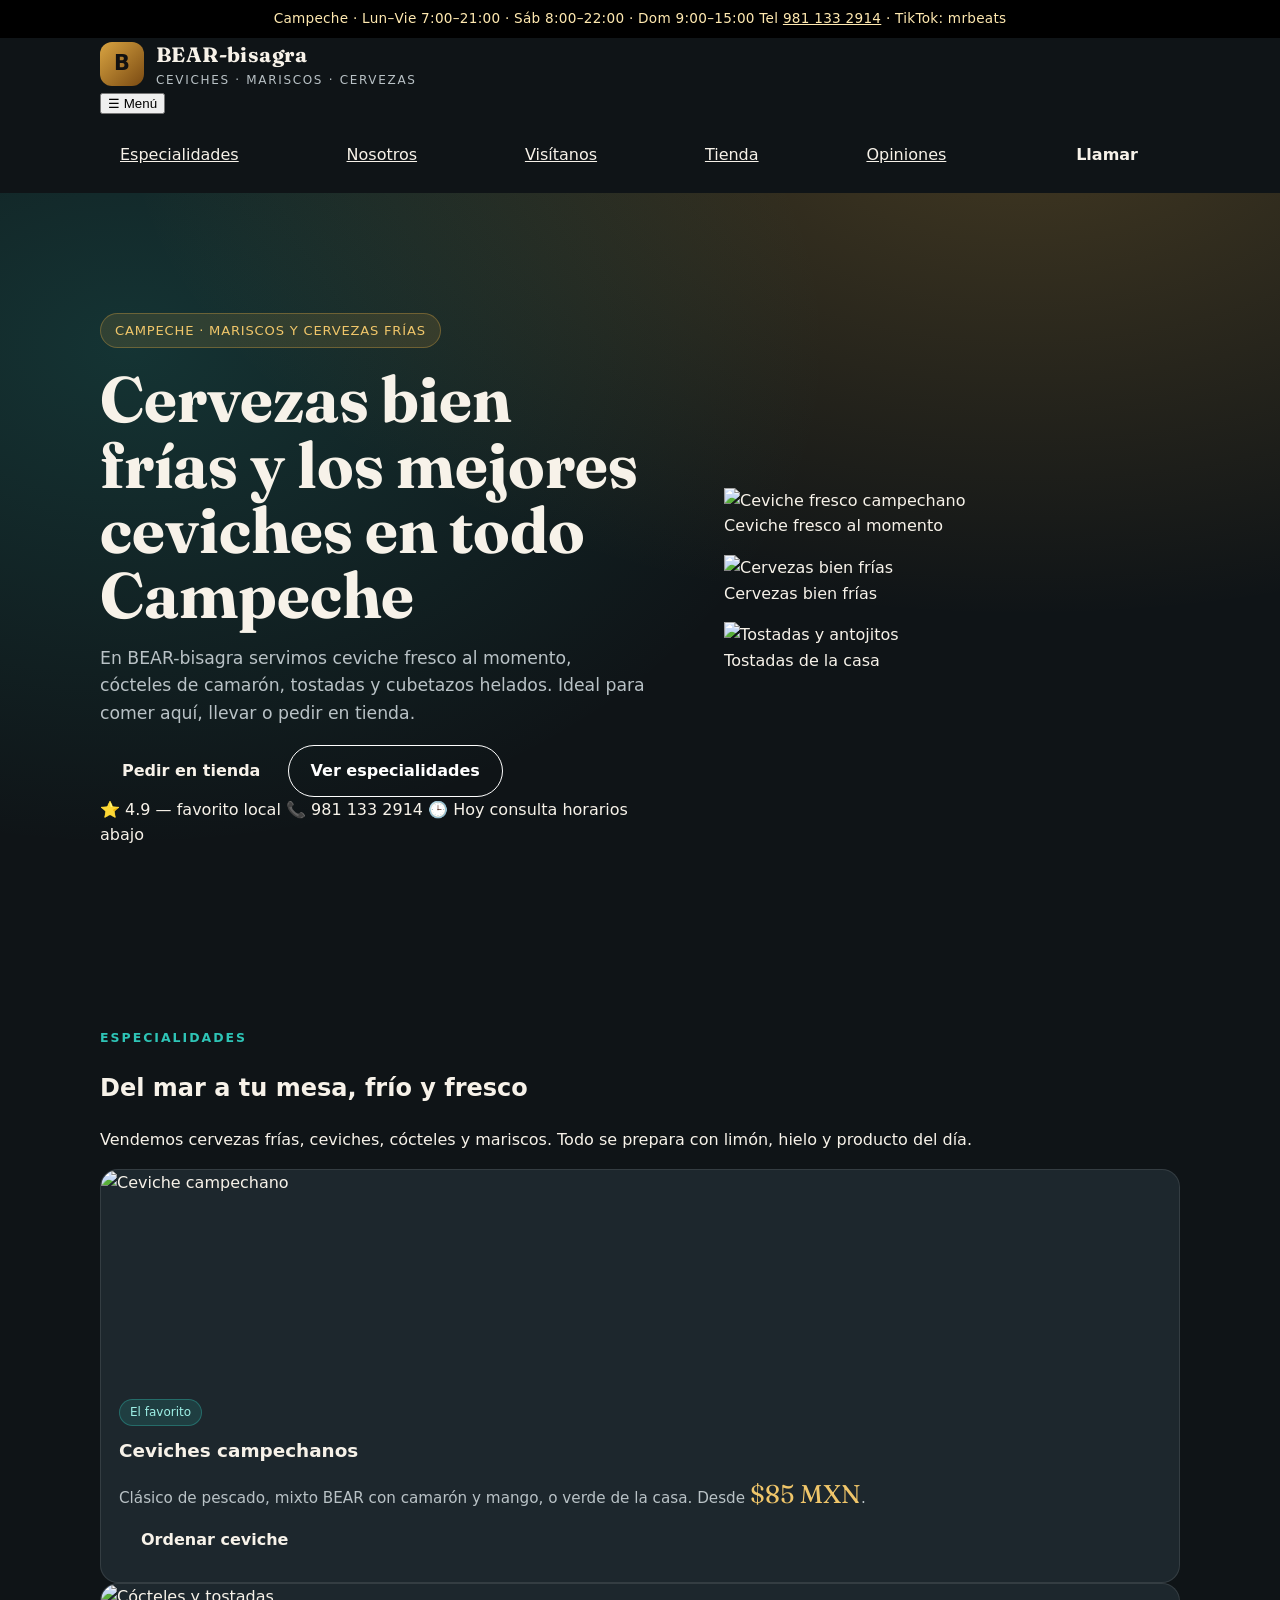
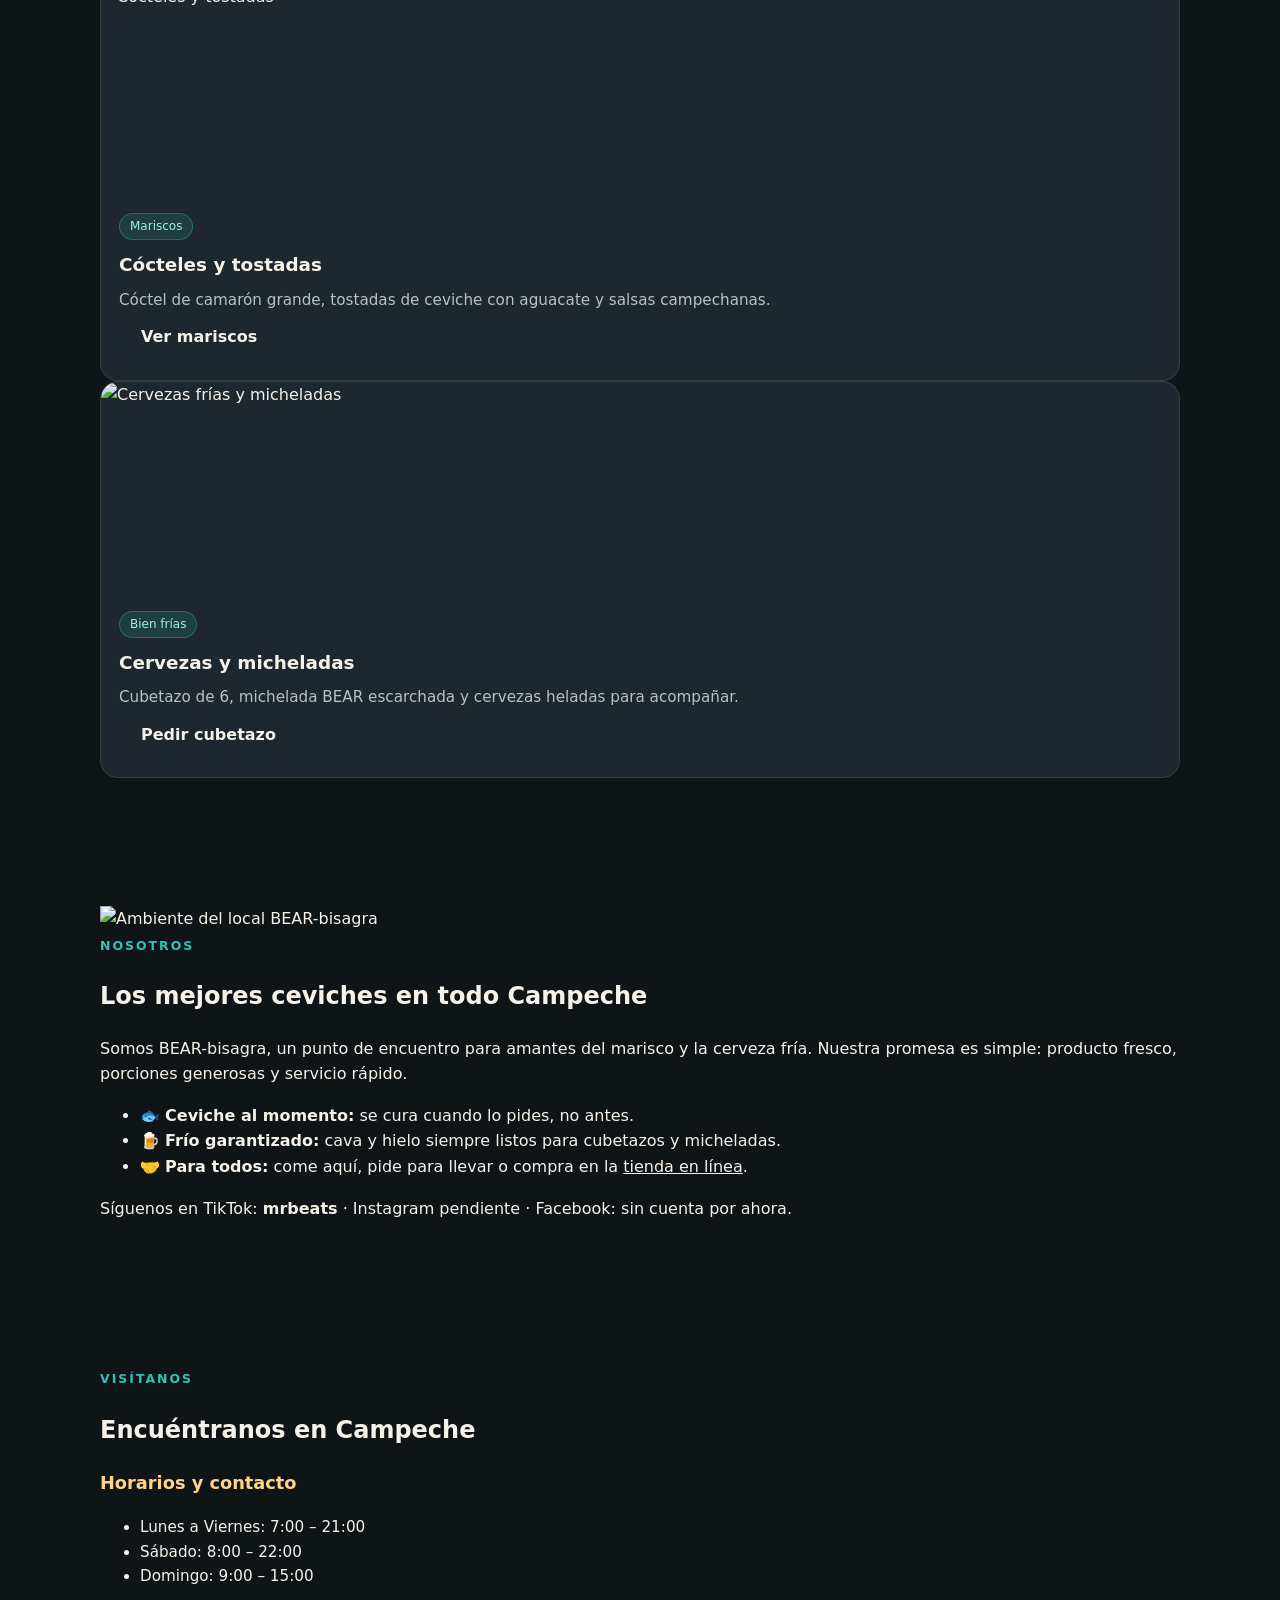
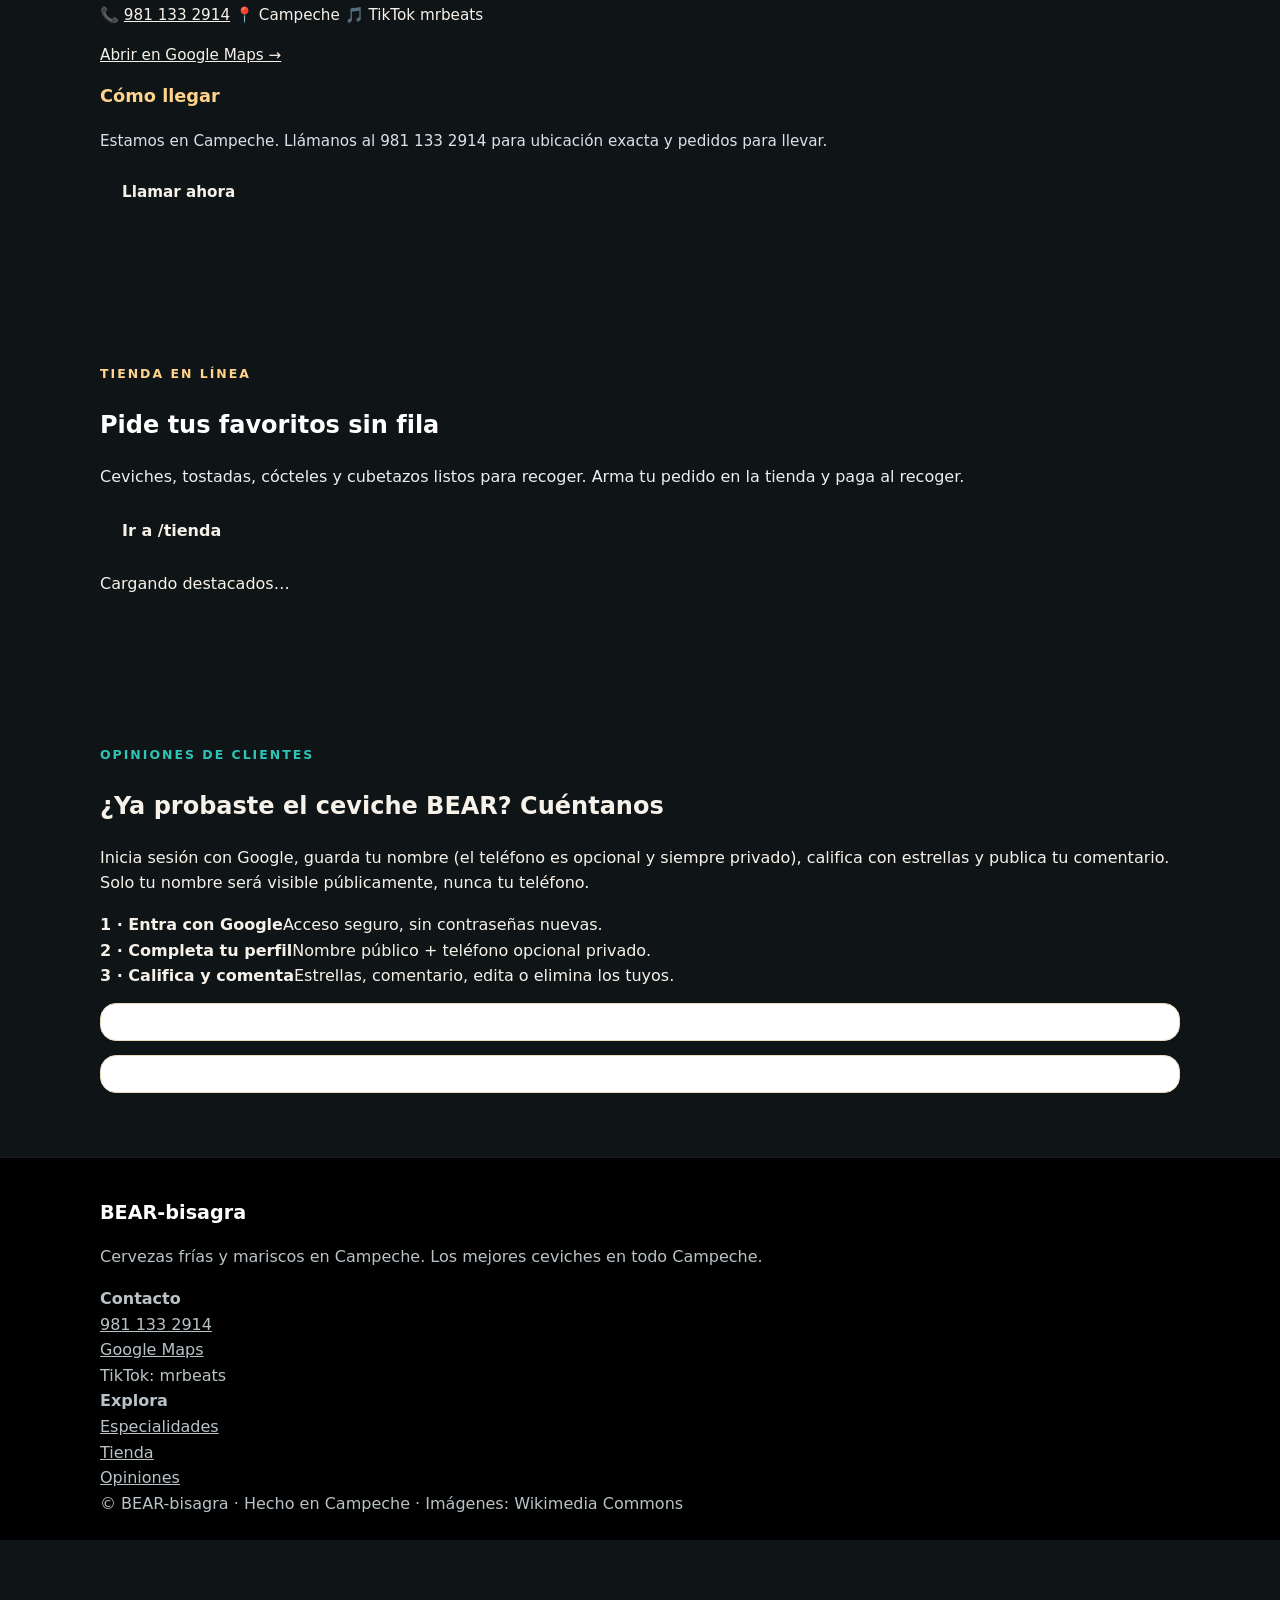
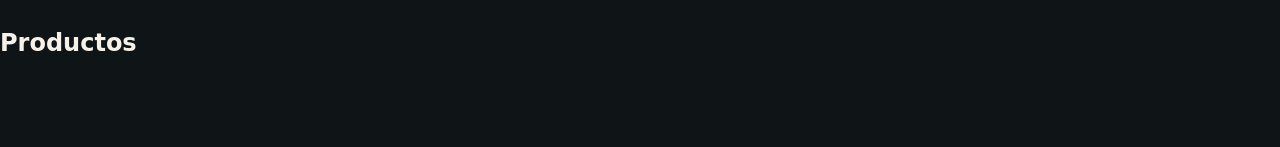
==== commit a4fd2f1f: "generate index.html" ====
--- a/index.html
+++ b/index.html
@@ -1,137 +1,212 @@
 <!doctype html>
-<html lang="es">
+<html lang="es-MX">
 <head>
-<meta charset="utf-8" />
-<meta name="viewport" content="width=device-width, initial-scale=1" />
-<title>BEAR-bisagra | Ceviches y cervezas frías en Campeche</title>
-<meta name="description" content="BEAR-bisagra en Campeche: los mejores ceviches, cócteles de mariscos y cervezas bien frías. Mira el menú y pide en la tienda." />
-<link rel="stylesheet" href="./styles.css" />
-<link rel="icon" href="data:image/svg+xml,%3Csvg xmlns='http://www.w3.org/2000/svg' viewBox='0 0 64 64'%3E%3Crect width='64' height='64' rx='14' fill='%23d9a441'/%3E%3Ctext x='32' y='44' font-size='36' text-anchor='middle' font-family='Georgia' font-weight='bold'%3EB%3C/text%3E%3C/svg%3E" />
-<link rel="preconnect" href="https://fonts.googleapis.com">
-<link href="https://fonts.googleapis.com/css2?family=Fraunces:ital,opsz,wght@0,9..144,700;0,9..144,900;1,9..144,700&family=Sora:wght@400;600;700&display=swap" rel="stylesheet">
+  <meta charset="utf-8" />
+  <meta name="viewport" content="width=device-width, initial-scale=1" />
+  <title>BEAR-bisagra · Cervezas frías y los mejores ceviches en Campeche</title>
+  <meta name="description" content="BEAR-bisagra en Campeche: cervezas bien frías, ceviches frescos, cócteles de camarón y mariscos. Los mejores ceviches en todo Campeche." />
+  <link rel="preconnect" href="https://fonts.googleapis.com" />
+  <link href="https://fonts.googleapis.com/css2?family=Fraunces:opsz,wght@9..144,700;9..144,900&family=Inter:wght@400;600;800&display=swap" rel="stylesheet" />
+  <link rel="stylesheet" href="styles.css" />
 </head>
 <body>
-<div class="topbar">🦐 Los mejores ceviches en todo Campeche + cervezas bien frías • Lun–Vie 7:00–21:00 • <a href="tel:+529811332914" style="color:#fff;font-weight:700" data-eb-editable="link" data-eb-key="index.a.1" data-eb-role="a" data-eb-kind="link">981 133 2914</a></div>
-<header class="site">
-<nav class="nav">
-<a class="brand" href="./" data-eb-editable="link" data-eb-key="index.a.2" data-eb-role="a" data-eb-kind="link"><span class="brand-mark">B</span><span><b>BEAR-bisagra</b><small>ceviches • mariscos • cervezas</small></span></a>
-<div class="links" id="navLinks">
-<a href="#inicio" data-eb-editable="link" data-eb-key="index.a.3" data-eb-role="a" data-eb-kind="link">Inicio</a>
-<a href="#especialidades" data-eb-editable="link" data-eb-key="index.a.4" data-eb-role="a" data-eb-kind="link">Especialidades</a>
-<a href="#cervezas" data-eb-editable="link" data-eb-key="index.a.5" data-eb-role="a" data-eb-kind="link">Cervezas</a>
-<a href="#local" data-eb-editable="link" data-eb-key="index.a.6" data-eb-role="a" data-eb-kind="link">Local</a>
-<a href="#opiniones" data-eb-editable="link" data-eb-key="index.a.7" data-eb-role="a" data-eb-kind="link">Opiniones</a>
-<a href="./tienda/" data-eb-editable="link" data-eb-key="index.a.8" data-eb-role="a" data-eb-kind="link">Tienda</a>
-<a class="btn btn-call" href="tel:+529811332914" data-eb-editable="link" data-eb-key="index.a.9" data-eb-role="a" data-eb-kind="link">📞 981 133 2914</a>
-</div>
-<button class="burger" id="burger" aria-label="Menú" data-eb-editable="link" data-eb-key="index.button.10" data-eb-role="button" data-eb-kind="link">☰</button>
-</nav>
-</header>
-
-<main id="inicio">
-<div class="hero">
-<div class="hero-grid">
-<div>
-<span class="eyebrow">📍 Campeche • mariscos y cervezas frías</span>
-<h1 data-eb-editable="text" data-eb-key="index.h1.11" data-eb-role="h1" data-eb-kind="text">Los mejores ceviches <em>en todo Campeche,</em> con chela bien fría.</h1>
-<p class="lead" data-eb-editable="text" data-eb-key="index.p.12" data-eb-role="p" data-eb-kind="text">En <strong>BEAR-bisagra</strong> vendemos ceviches frescos, cócteles de camarón y mariscos estilo campechano, acompañados de cervezas heladas. Ideal para la comida, la tarde o el antojo de fin de semana.</p>
-<div class="cta-row">
-<a class="btn btn-gold" href="#especialidades" data-eb-editable="link" data-eb-key="index.a.13" data-eb-role="a" data-eb-kind="link">Ver especialidades</a>
-<a class="btn btn-ghost" href="./tienda/" data-eb-editable="link" data-eb-key="index.a.14" data-eb-role="a" data-eb-kind="link">🛒 Ir a la tienda</a>
-<a class="btn btn-ghost" href="https://maps.google.com/?q=Monterrey" target="_blank" rel="noopener" data-eb-editable="link" data-eb-key="index.a.15" data-eb-role="a" data-eb-kind="link">Cómo llegar</a>
-</div>
-<div class="meta-row"><span>⭐ <strong>4.9</strong> favorito local</span><span>🕒 <strong>Hoy:</strong> Lun–Vie 7–21</span><span>📱 TikTok: <strong>mrbeats</strong></span></div>
-</div>
-<div class="hero-card">
-<img src="https://thumb.wikimedia.org/wikipedia/commons/thumb/f/fc/Ceviche_del_Per%C3%BA.jpg/1280px-Ceviche_del_Per%C3%BA.jpg" alt="Ceviche fresco campechano con limón" / data-eb-editable="image" data-eb-key="index.img.16" data-eb-role="img" data-eb-kind="image">
-<div class="hero-card-body"><div><div style="font-weight:800">Ceviche Campechano Clásico</div><div style="color:#b9c2c6;font-size:.9rem">Pescado fresco, limón, habanero y aguacate</div></div><div class="price">$145</div></div>
-</div>
-</div>
-</div>
-
-<section id="especialidades">
-<div class="container">
-<div class="sec-head"><span class="kicker">Especialidades</span><h2 data-eb-editable="text" data-eb-key="index.h2.17" data-eb-role="h2" data-eb-kind="text">Ceviches, cócteles y mariscos</h2><p data-eb-editable="text" data-eb-key="index.p.18" data-eb-role="p" data-eb-kind="text">Todo se prepara al momento, con limón, cilantro y el toque campechano. Acompáñalo con una cerveza helada.</p></div>
-<div class="grid3">
-<article class="card"><img src="https://thumb.wikimedia.org/wikipedia/commons/thumb/f/fc/Ceviche_del_Per%C3%BA.jpg/1280px-Ceviche_del_Per%C3%BA.jpg" alt="Ceviche" loading="lazy" / data-eb-editable="image" data-eb-key="index.img.19" data-eb-role="img" data-eb-kind="image"><div class="card-body"><span class="tag">El más pedido</span><h3 data-eb-editable="text" data-eb-key="index.h3.20" data-eb-role="h3" data-eb-kind="text">Ceviches frescos</h3><p data-eb-editable="text" data-eb-key="index.p.21" data-eb-role="p" data-eb-kind="text">Clásico campechano y de camarón. Curado en limón, con pepino, tomate y habanero al gusto.</p></div></article>
-<article class="card"><img src="https://upload.wikimedia.org/wikipedia/commons/5/5d/American-style_Shrimp_Cocktail%2C_September_2014.jpg" alt="Cóctel de camarón" loading="lazy" / data-eb-editable="image" data-eb-key="index.img.22" data-eb-role="img" data-eb-kind="image"><div class="card-body"><span class="tag">Bien frío</span><h3 data-eb-editable="text" data-eb-key="index.h3.23" data-eb-role="h3" data-eb-kind="text">Cócteles</h3><p data-eb-editable="text" data-eb-key="index.p.24" data-eb-role="p" data-eb-kind="text">Camarón grande y mixto de mariscos, con salsa preparada de la casa y galletas saladas.</p></div></article>
-<article class="card"><img src="https://upload.wikimedia.org/wikipedia/commons/1/1e/Tacos_de_pescado_Ensenada..jpg" alt="Tacos de pescado" loading="lazy" / data-eb-editable="image" data-eb-key="index.img.25" data-eb-role="img" data-eb-kind="image"><div class="card-body"><span class="tag">Para compartir</span><h3 data-eb-editable="text" data-eb-key="index.h3.26" data-eb-role="h3" data-eb-kind="text">Mariscos calientes</h3><p data-eb-editable="text" data-eb-key="index.p.27" data-eb-role="p" data-eb-kind="text">Tacos de pescado capeado, con col crujiente y crema de chipotle. Perfectos con chela.</p></div></article>
-</div>
-</div>
-</section>
-
-<section id="cervezas" style="padding-top:0">
-<div class="container">
-<div class="beer">
-<img src="https://upload.wikimedia.org/wikipedia/commons/1/19/CERVEZA.jpg" alt="Cervezas bien frías" loading="lazy" / data-eb-editable="image" data-eb-key="index.img.28" data-eb-role="img" data-eb-kind="image">
-<div class="beer-body"><span class="kicker">Segundo pilar</span><h2 style="font-family:var(--serif);font-size:2.2rem;margin:10px 0" data-eb-editable="text" data-eb-key="index.h2.29" data-eb-role="h2" data-eb-kind="text">Cervezas <em style="color:var(--gold2)">bien frías,</em> siempre.</h2><p style="color:var(--muted)" data-eb-editable="text" data-eb-key="index.p.30" data-eb-role="p" data-eb-kind="text">No hay ceviche sin chela helada. Las mantenemos al punto para que lleguen escarchadas a tu mesa.</p><ul><li>Cubetas de 6 para compartir — $199</li><li>Michemix y clamato preparado</li><li>Promo Combo BEAR: ceviche + 2 chelas $189</li></ul><div class="cta-row"><a class="btn btn-gold" href="./tienda/" data-eb-editable="link" data-eb-key="index.a.31" data-eb-role="a" data-eb-kind="link">Pedir cubeta</a><a class="btn btn-ghost" href="https://wa.me/529811332914?text=Hola%20BEAR-bisagra%2C%20quiero%20una%20cubeta%20bien%20fr%C3%ADa" target="_blank" rel="noopener" data-eb-editable="link" data-eb-key="index.a.32" data-eb-role="a" data-eb-kind="link">WhatsApp directo</a></div></div>
-</div>
-</div>
-</section>
-
-<section id="destacados" class="store-preview">
-<div class="container">
-<div class="sec-head"><span class="kicker">Tienda</span><h2 data-eb-editable="text" data-eb-key="index.h2.33" data-eb-role="h2" data-eb-kind="text">Destacados para pedir</h2><p data-eb-editable="text" data-eb-key="index.p.34" data-eb-role="p" data-eb-kind="text">Una probadita del catálogo. Todo el menú completo está en la tienda.</p></div>
-<div class="grid3" id="featuredGrid"><p style="color:#b9c2c6" data-eb-editable="text" data-eb-key="index.p.35" data-eb-role="p" data-eb-kind="text">Cargando destacados…</p></div>
-<div class="cta-row" style="margin-top:20px"><a class="btn btn-gold" href="./tienda/" data-eb-editable="link" data-eb-key="index.a.36" data-eb-role="a" data-eb-kind="link">Ver catálogo completo</a></div>
-</div>
-</section>
-
-<section id="local">
-<div class="container">
-<div class="sec-head"><span class="kicker">El local</span><h2 data-eb-editable="text" data-eb-key="index.h2.37" data-eb-role="h2" data-eb-kind="text">En Campeche, ambiente familiar</h2><p data-eb-editable="text" data-eb-key="index.p.38" data-eb-role="p" data-eb-kind="text">Ven por el ceviche, quédate por la chela fría. Estamos para atenderte toda la semana.</p></div>
-<div class="local-card">
-<div class="local-info">
-<h3 style="margin:0 0 8px;font-family:var(--serif);font-size:1.5rem" data-eb-editable="text" data-eb-key="index.h3.39" data-eb-role="h3" data-eb-kind="text">BEAR-bisagra • Campeche</h3>
-<p style="color:var(--muted);margin:0" data-eb-editable="text" data-eb-key="index.p.40" data-eb-role="p" data-eb-kind="text">Mariscos, ceviches y cervezas. Atención rápida y porciones generosas.</p>
-<table class="hours"><tr><td>Lun a Vie</td><td>7:00 – 21:00</td></tr><tr><td>Sábado</td><td>8:00 – 22:00</td></tr><tr><td>Domingo</td><td>9:00 – 15:00</td></tr></table>
-<div class="cta-row"><a class="btn btn-gold" href="https://maps.google.com/?q=Monterrey" target="_blank" rel="noopener" data-eb-editable="link" data-eb-key="index.a.41" data-eb-role="a" data-eb-kind="link">Abrir en Maps</a><a class="btn btn-ghost" href="tel:+529811332914" data-eb-editable="link" data-eb-key="index.a.42" data-eb-role="a" data-eb-kind="link">Llamar 981 133 2914</a></div>
-<p class="small" style="margin-top:14px" data-eb-editable="text" data-eb-key="index.p.43" data-eb-role="p" data-eb-kind="text">📍 Mapa de referencia: Monterrey (enlace proporcionado por el negocio). Confirma ubicación por WhatsApp.</p>
-</div>
-<div style="background:linear-gradient(135deg,#0b3b36,#123);display:grid;place-items:center;padding:28px;text-align:center">
-<div><div style="font-size:3rem">🦐🍺</div><p style="color:#fff;font-weight:700" data-eb-editable="text" data-eb-key="index.p.44" data-eb-role="p" data-eb-kind="text">Fresco • Frío • Campechano</p><p class="small" style="color:#b9c2c6" data-eb-editable="text" data-eb-key="index.p.45" data-eb-role="p" data-eb-kind="text">Fotos reales: ceviche, cóctel y cubeta.<br/>Video del local próximamente.</p></div>
-</div>
-</div>
-</div>
-</section>
-
-<section id="videos" style="padding-top:0">
-<div class="container"><div class="video-placeholder"><h3 style="color:#fff;margin:0 0 8px" data-eb-editable="text" data-eb-key="index.h3.46" data-eb-role="h3" data-eb-kind="text">🎥 Videos del local y preparaciones</h3><p data-eb-editable="text" data-eb-key="index.p.47" data-eb-role="p" data-eb-kind="text">Estamos grabando cómo preparamos el ceviche y cómo se vive la tarde en BEAR-bisagra. Vuelve pronto — aquí verás los videos.</p><p class="small" data-eb-editable="text" data-eb-key="index.p.48" data-eb-role="p" data-eb-kind="text">¿Tienes video? Mándalo por TikTok <strong>mrbeats</strong> y lo publicamos.</p></div></div>
-</section>
-
-<section id="opiniones">
-<div class="container">
-<div class="comments-wrap">
-<span class="kicker">Opiniones verificadas</span>
-<h2 data-eb-editable="text" data-eb-key="index.h2.49" data-eb-role="h2" data-eb-kind="text">¿Ya probaste el ceviche? Cuéntanos 🍋</h2>
-<p style="margin:0;color:#555;max-width:70ch" data-eb-editable="text" data-eb-key="index.p.50" data-eb-role="p" data-eb-kind="text">Tu opinión ayuda a otros en Campeche. Inicia sesión con Google, califica con estrellas y publica tu comentario. Solo mostramos públicamente tu nombre — tu teléfono siempre es privado.</p>
-<div class="comments-explain">
-<div class="explain-box"><b>🔑 1. Inicia sesión con Google</b>Usa el botón de Google dentro del perfil. Es seguro y solo toma un clic.</div>
-<div class="explain-box"><b>👤 2. Guarda tu nombre</b>Puedes guardar tu nombre y un teléfono opcional y privado para que te contactemos. El teléfono nunca se publica.</div>
-<div class="explain-box"><b>⭐ 3. Califica y comenta</b>Elige de 1 a 5 estrellas, escribe qué pediste y publica. Puedes editar o eliminar tus comentarios cuando quieras.</div>
-<div class="explain-box"><b>🛡️ Moderación</b>Revisamos los comentarios para mantener un ambiente familiar. Gracias por tu respeto.</div>
-</div>
-<div data-itm-comments-shell data-project-id="32536aca-527c-4a46-9a63-be16d1e86934">
-<div data-itm-profile data-project-id="32536aca-527c-4a46-9a63-be16d1e86934"></div>
-<div data-itm-comments data-project-id="32536aca-527c-4a46-9a63-be16d1e86934"></div>
-</div>
-</div>
-</div>
-</section>
-</main>
-
-<footer>
-<div class="container">
-<div class="foot-grid">
-<div><a class="brand" href="./" style="text-decoration:none" data-eb-editable="link" data-eb-key="index.a.51" data-eb-role="a" data-eb-kind="link"><span class="brand-mark">B</span><span><b style="color:#fff">BEAR-bisagra</b><small>Campeche • ceviches y chelas</small></span></a><p class="small" style="margin-top:12px" data-eb-editable="text" data-eb-key="index.p.52" data-eb-role="p" data-eb-kind="text">Los mejores ceviches en todo Campeche. Cervezas frías, cócteles y mariscos.</p><p class="small" data-eb-editable="text" data-eb-key="index.p.53" data-eb-role="p" data-eb-kind="text">TikTok: <strong style="color:#fff">mrbeats</strong> • Sin Facebook • Sin Instagram</p></div>
-<div><h4 data-eb-editable="text" data-eb-key="index.h4.54" data-eb-role="h4" data-eb-kind="text">Contacto</h4><p class="small" data-eb-editable="text" data-eb-key="index.p.55" data-eb-role="p" data-eb-kind="text">📞 <a href="tel:+529811332914" data-eb-editable="link" data-eb-key="index.a.56" data-eb-role="a" data-eb-kind="link">981 133 2914</a><br/>🕒 Lun–Vie 7–21, Sáb 8–22, Dom 9–15<br/>📍 <a href="https://maps.google.com/?q=Monterrey" target="_blank" rel="noopener" data-eb-editable="link" data-eb-key="index.a.57" data-eb-role="a" data-eb-kind="link">Ver mapa</a><br/>💬 <a href="https://wa.me/529811332914" target="_blank" rel="noopener" data-eb-editable="link" data-eb-key="index.a.58" data-eb-role="a" data-eb-kind="link">WhatsApp pedidos</a></p></div>
-<div><h4 data-eb-editable="text" data-eb-key="index.h4.59" data-eb-role="h4" data-eb-kind="text">Explora</h4><p class="small" data-eb-editable="text" data-eb-key="index.p.60" data-eb-role="p" data-eb-kind="text"><a href="#especialidades" data-eb-editable="link" data-eb-key="index.a.61" data-eb-role="a" data-eb-kind="link">Especialidades</a><br/><a href="#cervezas" data-eb-editable="link" data-eb-key="index.a.62" data-eb-role="a" data-eb-kind="link">Cervezas</a><br/><a href="./tienda/" data-eb-editable="link" data-eb-key="index.a.63" data-eb-role="a" data-eb-kind="link">Tienda</a><br/><a href="#opiniones" data-eb-editable="link" data-eb-key="index.a.64" data-eb-role="a" data-eb-kind="link">Opiniones</a></p></div>
-</div>
-<p class="small" style="margin-top:24px;border-top:1px solid var(--line);padding-top:14px" data-eb-editable="text" data-eb-key="index.p.65" data-eb-role="p" data-eb-kind="text">© <span id="year"></span> BEAR-bisagra • Comentarios moderados • Fotos: Wikimedia Commons (Ceviche del Perú, CERVEZA, Shrimp Cocktail, Tacos Ensenada) • <a href="./tienda/" data-eb-editable="link" data-eb-key="index.a.66" data-eb-role="a" data-eb-kind="link">Tienda</a></p>
-</div>
-</footer>
-<script src="./script.js"></script>
-<script src="https://itm-void-excepcional.pages.dev/comments.js" async></script>
+  <div class="topbar">
+    <div class="container">
+      <span>Campeche · Lun–Vie 7:00–21:00 · Sáb 8:00–22:00 · Dom 9:00–15:00</span>
+      <span>Tel <a href="tel:+529811332914" data-eb-editable="link" data-eb-key="index.a.1" data-eb-role="a" data-eb-kind="link">981 133 2914</a> · TikTok: mrbeats</span>
+    </div>
+  </div>
+
+  <header class="header">
+    <div class="container">
+      <a class="brand" href="/" data-eb-editable="link" data-eb-key="index.a.2" data-eb-role="a" data-eb-kind="link">
+        <span class="brand-mark">B</span>
+        <span><b>BEAR-bisagra</b><small>Ceviches · Mariscos · Cervezas</small></span>
+      </a>
+      <button class="menu-btn" data-menu-btn aria-label="Abrir menú" data-eb-editable="link" data-eb-key="index.button.3" data-eb-role="button" data-eb-kind="link">☰ Menú</button>
+      <nav class="nav" data-nav>
+        <a href="#especialidades" data-eb-editable="link" data-eb-key="index.a.4" data-eb-role="a" data-eb-kind="link">Especialidades</a>
+        <a href="#nosotros" data-eb-editable="link" data-eb-key="index.a.5" data-eb-role="a" data-eb-kind="link">Nosotros</a>
+        <a href="#visitanos" data-eb-editable="link" data-eb-key="index.a.6" data-eb-role="a" data-eb-kind="link">Visítanos</a>
+        <a href="/tienda" data-eb-editable="link" data-eb-key="index.a.7" data-eb-role="a" data-eb-kind="link">Tienda</a>
+        <a href="#opiniones" data-eb-editable="link" data-eb-key="index.a.8" data-eb-role="a" data-eb-kind="link">Opiniones</a>
+        <a class="btn btn-dark" href="tel:+529811332914" data-eb-editable="link" data-eb-key="index.a.9" data-eb-role="a" data-eb-kind="link">Llamar</a>
+      </nav>
+    </div>
+  </header>
+
+  <main>
+    <section class="hero" id="inicio">
+      <div class="container hero-grid">
+        <div>
+          <span class="eyebrow">Campeche · Mariscos y cervezas frías</span>
+          <h1 data-eb-editable="text" data-eb-key="index.h1.10" data-eb-role="h1" data-eb-kind="text">Cervezas bien frías y los mejores ceviches en todo Campeche</h1>
+          <p class="lead" data-eb-editable="text" data-eb-key="index.p.11" data-eb-role="p" data-eb-kind="text">En BEAR-bisagra servimos ceviche fresco al momento, cócteles de camarón, tostadas y cubetazos helados. Ideal para comer aquí, llevar o pedir en tienda.</p>
+          <div class="hero-ctas">
+            <a class="btn btn-primary" href="/tienda" data-eb-editable="link" data-eb-key="index.a.12" data-eb-role="a" data-eb-kind="link">Pedir en tienda</a>
+            <a class="btn btn-ghost" style="border-color:#fff;color:#fff" href="#especialidades" data-eb-editable="link" data-eb-key="index.a.13" data-eb-role="a" data-eb-kind="link">Ver especialidades</a>
+          </div>
+          <div class="hero-meta">
+            <span>⭐ 4.9 — favorito local</span>
+            <span>📞 981 133 2914</span>
+            <span>🕒 Hoy consulta horarios abajo</span>
+          </div>
+        </div>
+        <div class="hero-media">
+          <figure class="tall">
+            <img src="https://thumb.wikimedia.org/wikipedia/commons/thumb/f/fc/Ceviche_del_Per%C3%BA.jpg/800px-Ceviche_del_Per%C3%BA.jpg" alt="Ceviche fresco campechano" loading="eager" / data-eb-editable="image" data-eb-key="index.img.14" data-eb-role="img" data-eb-kind="image">
+            <figcaption>Ceviche fresco al momento</figcaption>
+          </figure>
+          <figure>
+            <img src="https://thumb.wikimedia.org/wikipedia/commons/thumb/b/b2/Relaxing_with_a_cold_beer_%284976709855%29.jpg/800px-Relaxing_with_a_cold_beer_%284976709855%29.jpg" alt="Cervezas bien frías" loading="lazy" / data-eb-editable="image" data-eb-key="index.img.15" data-eb-role="img" data-eb-kind="image">
+            <figcaption>Cervezas bien frías</figcaption>
+          </figure>
+          <figure>
+            <img src="https://upload.wikimedia.org/wikipedia/commons/1/13/Flickr_pointnshoot_300569394--Beef_tostada_plate.jpg" alt="Tostadas y antojitos" / data-eb-editable="image" data-eb-key="index.img.16" data-eb-role="img" data-eb-kind="image">
+            <figcaption>Tostadas de la casa</figcaption>
+          </figure>
+        </div>
+      </div>
+    </section>
+
+    <section class="section" id="especialidades">
+      <div class="container">
+        <span class="kicker">Especialidades</span>
+        <h2 data-eb-editable="text" data-eb-key="index.h2.17" data-eb-role="h2" data-eb-kind="text">Del mar a tu mesa, frío y fresco</h2>
+        <p data-eb-editable="text" data-eb-key="index.p.18" data-eb-role="p" data-eb-kind="text">Vendemos cervezas frías, ceviches, cócteles y mariscos. Todo se prepara con limón, hielo y producto del día.</p>
+        <div class="cards">
+          <article class="card">
+            <img src="https://thumb.wikimedia.org/wikipedia/commons/thumb/f/fc/Ceviche_del_Per%C3%BA.jpg/800px-Ceviche_del_Per%C3%BA.jpg" alt="Ceviche campechano" loading="lazy" / data-eb-editable="image" data-eb-key="index.img.19" data-eb-role="img" data-eb-kind="image">
+            <div class="card-body">
+              <span class="tag">El favorito</span>
+              <h3 data-eb-editable="text" data-eb-key="index.h3.20" data-eb-role="h3" data-eb-kind="text">Ceviches campechanos</h3>
+              <p data-eb-editable="text" data-eb-key="index.p.21" data-eb-role="p" data-eb-kind="text">Clásico de pescado, mixto BEAR con camarón y mango, o verde de la casa. Desde <span class="price">$85 MXN</span>.</p>
+              <a class="btn btn-teal" href="/tienda" data-eb-editable="link" data-eb-key="index.a.22" data-eb-role="a" data-eb-kind="link">Ordenar ceviche</a>
+            </div>
+          </article>
+          <article class="card">
+            <img src="https://upload.wikimedia.org/wikipedia/commons/1/13/Flickr_pointnshoot_300569394--Beef_tostada_plate.jpg" alt="Cócteles y tostadas" loading="lazy" / data-eb-editable="image" data-eb-key="index.img.23" data-eb-role="img" data-eb-kind="image">
+            <div class="card-body">
+              <span class="tag">Mariscos</span>
+              <h3 data-eb-editable="text" data-eb-key="index.h3.24" data-eb-role="h3" data-eb-kind="text">Cócteles y tostadas</h3>
+              <p data-eb-editable="text" data-eb-key="index.p.25" data-eb-role="p" data-eb-kind="text">Cóctel de camarón grande, tostadas de ceviche con aguacate y salsas campechanas.</p>
+              <a class="btn btn-teal" href="/tienda" data-eb-editable="link" data-eb-key="index.a.26" data-eb-role="a" data-eb-kind="link">Ver mariscos</a>
+            </div>
+          </article>
+          <article class="card">
+            <img src="https://thumb.wikimedia.org/wikipedia/commons/thumb/b/b2/Relaxing_with_a_cold_beer_%284976709855%29.jpg/800px-Relaxing_with_a_cold_beer_%284976709855%29.jpg" alt="Cervezas frías y micheladas" loading="lazy" / data-eb-editable="image" data-eb-key="index.img.27" data-eb-role="img" data-eb-kind="image">
+            <div class="card-body">
+              <span class="tag">Bien frías</span>
+              <h3 data-eb-editable="text" data-eb-key="index.h3.28" data-eb-role="h3" data-eb-kind="text">Cervezas y micheladas</h3>
+              <p data-eb-editable="text" data-eb-key="index.p.29" data-eb-role="p" data-eb-kind="text">Cubetazo de 6, michelada BEAR escarchada y cervezas heladas para acompañar.</p>
+              <a class="btn btn-teal" href="/tienda" data-eb-editable="link" data-eb-key="index.a.30" data-eb-role="a" data-eb-kind="link">Pedir cubetazo</a>
+            </div>
+          </article>
+        </div>
+      </div>
+    </section>
+
+    <section class="section alt" id="nosotros">
+      <div class="container split">
+        <img src="https://thumb.wikimedia.org/wikipedia/commons/thumb/e/e6/Seafood_restaurant_at_Daepo_Port_01.jpg/800px-Seafood_restaurant_at_Daepo_Port_01.jpg" alt="Ambiente del local BEAR-bisagra" loading="lazy" / data-eb-editable="image" data-eb-key="index.img.31" data-eb-role="img" data-eb-kind="image">
+        <div>
+          <span class="kicker">Nosotros</span>
+          <h2 data-eb-editable="text" data-eb-key="index.h2.32" data-eb-role="h2" data-eb-kind="text">Los mejores ceviches en todo Campeche</h2>
+          <p data-eb-editable="text" data-eb-key="index.p.33" data-eb-role="p" data-eb-kind="text">Somos BEAR-bisagra, un punto de encuentro para amantes del marisco y la cerveza fría. Nuestra promesa es simple: producto fresco, porciones generosas y servicio rápido.</p>
+          <ul class="checks">
+            <li>🐟 <strong>Ceviche al momento:</strong> se cura cuando lo pides, no antes.</li>
+            <li>🍺 <strong>Frío garantizado:</strong> cava y hielo siempre listos para cubetazos y micheladas.</li>
+            <li>🤝 <strong>Para todos:</strong> come aquí, pide para llevar o compra en la <a href="/tienda" data-eb-editable="link" data-eb-key="index.a.34" data-eb-role="a" data-eb-kind="link">tienda en línea</a>.</li>
+          </ul>
+          <p class="privacy" data-eb-editable="text" data-eb-key="index.p.35" data-eb-role="p" data-eb-kind="text">Síguenos en TikTok: <strong>mrbeats</strong> · Instagram pendiente · Facebook: sin cuenta por ahora.</p>
+        </div>
+      </div>
+    </section>
+
+    <section class="section" id="visitanos">
+      <div class="container">
+        <span class="kicker">Visítanos</span>
+        <h2 data-eb-editable="text" data-eb-key="index.h2.36" data-eb-role="h2" data-eb-kind="text">Encuéntranos en Campeche</h2>
+        <div class="hours" style="margin-top:1rem">
+          <div>
+            <h3 style="color:#ffd48a;margin-top:0" data-eb-editable="text" data-eb-key="index.h3.37" data-eb-role="h3" data-eb-kind="text">Horarios y contacto</h3>
+            <ul>
+              <li>Lunes a Viernes: 7:00 – 21:00</li>
+              <li>Sábado: 8:00 – 22:00</li>
+              <li>Domingo: 9:00 – 15:00</li>
+            </ul>
+            <p data-eb-editable="text" data-eb-key="index.p.38" data-eb-role="p" data-eb-kind="text">
+              <span class="pill">📞 <a href="tel:+529811332914" data-eb-editable="link" data-eb-key="index.a.39" data-eb-role="a" data-eb-kind="link">981 133 2914</a></span>
+              <span class="pill">📍 Campeche</span>
+              <span class="pill">🎵 TikTok mrbeats</span>
+            </p>
+            <p data-eb-editable="text" data-eb-key="index.p.40" data-eb-role="p" data-eb-kind="text"><a href="https://maps.google.com/?q=Monterrey" target="_blank" rel="noopener" data-eb-editable="link" data-eb-key="index.a.41" data-eb-role="a" data-eb-kind="link">Abrir en Google Maps →</a></p>
+          </div>
+          <div>
+            <h3 style="color:#ffd48a;margin-top:0" data-eb-editable="text" data-eb-key="index.h3.42" data-eb-role="h3" data-eb-kind="text">Cómo llegar</h3>
+            <p style="color:#d8e2ea" data-eb-editable="text" data-eb-key="index.p.43" data-eb-role="p" data-eb-kind="text">Estamos en Campeche. Llámanos al 981 133 2914 para ubicación exacta y pedidos para llevar.</p>
+            <a class="btn btn-primary" href="tel:+529811332914" data-eb-editable="link" data-eb-key="index.a.44" data-eb-role="a" data-eb-kind="link">Llamar ahora</a>
+          </div>
+        </div>
+      </div>
+    </section>
+
+    <section class="section alt" id="tienda-teaser">
+      <div class="container teaser">
+        <div>
+          <span class="kicker" style="color:#ffd48a">Tienda en línea</span>
+          <h2 style="color:#fff" data-eb-editable="text" data-eb-key="index.h2.45" data-eb-role="h2" data-eb-kind="text">Pide tus favoritos sin fila</h2>
+          <p style="color:#e6f2f1" data-eb-editable="text" data-eb-key="index.p.46" data-eb-role="p" data-eb-kind="text">Ceviches, tostadas, cócteles y cubetazos listos para recoger. Arma tu pedido en la tienda y paga al recoger.</p>
+          <a class="btn btn-primary" href="/tienda" data-eb-editable="link" data-eb-key="index.a.47" data-eb-role="a" data-eb-kind="link">Ir a /tienda</a>
+        </div>
+        <div class="mini-grid" data-featured-products>
+          <p class="privacy" data-eb-editable="text" data-eb-key="index.p.48" data-eb-role="p" data-eb-kind="text">Cargando destacados…</p>
+        </div>
+      </div>
+    </section>
+
+    <section class="section" id="opiniones">
+      <div class="container">
+        <span class="kicker">Opiniones de clientes</span>
+        <h2 data-eb-editable="text" data-eb-key="index.h2.49" data-eb-role="h2" data-eb-kind="text">¿Ya probaste el ceviche BEAR? Cuéntanos</h2>
+        <p data-eb-editable="text" data-eb-key="index.p.50" data-eb-role="p" data-eb-kind="text">Inicia sesión con Google, guarda tu nombre (el teléfono es opcional y siempre privado), califica con estrellas y publica tu comentario. Solo tu nombre será visible públicamente, nunca tu teléfono.</p>
+        <div class="comments-shell" data-itm-comments-shell data-project-id="32536aca-527c-4a46-9a63-be16d1e86934">
+          <div class="comments-info">
+            <div class="info-card"><strong>1 · Entra con Google</strong><span class="privacy">Acceso seguro, sin contraseñas nuevas.</span></div>
+            <div class="info-card"><strong>2 · Completa tu perfil</strong><span class="privacy">Nombre público + teléfono opcional privado.</span></div>
+            <div class="info-card"><strong>3 · Califica y comenta</strong><span class="privacy">Estrellas, comentario, edita o elimina los tuyos.</span></div>
+          </div>
+          <div data-itm-profile data-project-id="32536aca-527c-4a46-9a63-be16d1e86934"></div>
+          <div data-itm-comments data-project-id="32536aca-527c-4a46-9a63-be16d1e86934"></div>
+        </div>
+      </div>
+    </section>
+  </main>
+
+  <footer class="footer">
+    <div class="container footer-grid">
+      <div>
+        <b style="font-family:var(--font-display);font-size:1.2rem;color:#fff">BEAR-bisagra</b>
+        <p data-eb-editable="text" data-eb-key="index.p.51" data-eb-role="p" data-eb-kind="text">Cervezas frías y mariscos en Campeche. Los mejores ceviches en todo Campeche.</p>
+      </div>
+      <div>
+        <b>Contacto</b><br />
+        <a href="tel:+529811332914" data-eb-editable="link" data-eb-key="index.a.52" data-eb-role="a" data-eb-kind="link">981 133 2914</a><br />
+        <a href="https://maps.google.com/?q=Monterrey" target="_blank" rel="noopener" data-eb-editable="link" data-eb-key="index.a.53" data-eb-role="a" data-eb-kind="link">Google Maps</a><br />
+        TikTok: mrbeats
+      </div>
+      <div>
+        <b>Explora</b><br />
+        <a href="#especialidades" data-eb-editable="link" data-eb-key="index.a.54" data-eb-role="a" data-eb-kind="link">Especialidades</a><br />
+        <a href="/tienda" data-eb-editable="link" data-eb-key="index.a.55" data-eb-role="a" data-eb-kind="link">Tienda</a><br />
+        <a href="#opiniones" data-eb-editable="link" data-eb-key="index.a.56" data-eb-role="a" data-eb-kind="link">Opiniones</a>
+      </div>
+    </div>
+    <div class="container credit">© <span data-year></span> BEAR-bisagra · Hecho en Campeche · Imágenes: Wikimedia Commons</div>
+  </footer>
+
+  <script src="script.js"></script>
+  <script src="https://itm-void-excepcional.pages.dev/comments.js" defer></script>
 
 <section data-itm-store-shell data-project-id="32536aca-527c-4a46-9a63-be16d1e86934"><h2>Productos</h2><div data-itm-store-products data-project-id="32536aca-527c-4a46-9a63-be16d1e86934"></div></section>
 
--- a/styles.css
+++ b/styles.css
@@ -1,193 +1,116 @@
 :root{
-  --navy:#0A2233; --navy-2:#071825; --navy-3:#12344d;
-  --gold:#C9A86A; --gold-2:#b89455; --cream:#FAF5EB; --cream-2:#f1e7d3;
-  --ink:#16222e; --muted:#5d6f7f; --line:#e6dcc6; --card:#ffffff;
-  --radius:18px; --shadow:0 18px 50px rgba(7,24,37,.14);
-  --font-display:"Fraunces",Georgia,serif; --font-body:"Inter",system-ui,-apple-system,sans-serif;
+  --bg:#0f1417;
+  --bg2:#161e22;
+  --card:#1d272d;
+  --line:rgba(255,255,255,.1);
+  --cream:#f7f2e9;
+  --muted:#b9c2c6;
+  --gold:#d9a441;
+  --gold2:#f0c66a;
+  --teal:#2ec4b6;
+  --coral:#ff6b5e;
+  --radius:18px;
+  --max:1120px;
+  --font:"Sora",system-ui,-apple-system,Segoe UI,Roboto,Arial,sans-serif;
+  --serif:"Fraunces",Georgia,serif;
 }
 *{box-sizing:border-box}
 html{scroll-behavior:smooth}
-body{margin:0;font-family:var(--font-body);color:var(--ink);background:#fff;line-height:1.6}
-img{max-width:100%;display:block;border-radius:14px}
-h1,h2,h3{font-family:var(--font-display);line-height:1.1;margin:.2em 0 .4em;color:var(--navy)}
-h1{font-size:clamp(2.1rem,4.5vw,3.4rem);font-weight:700}
-h2{font-size:clamp(1.6rem,3vw,2.3rem)}
-a{color:var(--navy-3)}
-.wrap{max-width:1150px;margin:0 auto;padding:0 22px}
-.section{padding:72px 0}
-.section-dark{background:var(--navy);color:#eef3f6}
-.section-dark h2,.section-dark h3{color:#fff}
-.section-cream{background:var(--cream)}
-.muted-light{color:#b9c9d4}
-.eyebrow{text-transform:uppercase;letter-spacing:.18em;font-size:.76rem;font-weight:700;color:var(--gold-2);margin:0 0 8px}
-.eyebrow-light{color:var(--gold)}
-.section-sub{color:var(--muted);max-width:60ch}
-.section-dark .section-sub{color:#b9c9d4}
-.skip{position:absolute;left:-999px}
-.btn{display:inline-block;padding:.85rem 1.4rem;border-radius:999px;font-weight:700;text-decoration:none;border:1.5px solid transparent;cursor:pointer;transition:.2s}
-.btn-gold{background:var(--gold);color:var(--navy-2)}
-.btn-gold:hover{background:#d9bc84}
-.btn-dark{background:var(--navy);color:#fff}
-.btn-dark:hover{background:var(--navy-3)}
-.btn-ghost{border-color:var(--navy);color:var(--navy);background:transparent}
-.btn-ghost-light{border-color:rgba(255,255,255,.5);color:#fff}
-.btn-sm{padding:.55rem 1rem;font-size:.9rem}
-.link-arrow{text-decoration:none;font-weight:700}
-.row{display:flex;gap:14px;align-items:center;flex-wrap:wrap;margin-top:18px}
-.center{text-align:center;margin-top:26px}
-
-/* header */
-.site-header{position:sticky;top:0;z-index:50;background:rgba(250,245,235,.94);backdrop-filter:blur(10px);border-bottom:1px solid var(--line)}
-.header-inner{display:flex;align-items:center;gap:18px;padding:12px 22px}
-.brand{display:flex;align-items:center;gap:10px;text-decoration:none}
-.brand-mark{width:42px;height:42px;border-radius:50%;background:var(--navy);color:var(--gold);display:grid;place-items:center;font-family:var(--font-display);font-weight:700;font-size:1.4rem}
-.brand-text strong{display:block;color:var(--navy);font-size:1.05rem;line-height:1}
-.brand-text small{color:var(--muted);font-size:.74rem}
-.main-nav{display:flex;gap:16px;margin-left:auto}
-.main-nav a{text-decoration:none;font-weight:600;font-size:.94rem;color:var(--navy)}
-.main-nav a:hover{color:var(--gold-2)}
-.header-actions{display:flex;align-items:center;gap:12px;margin-left:8px}
-.header-profile{display:flex;align-items:center;gap:8px;background:#fff;border:1px solid var(--line);border-radius:999px;padding:4px 10px;max-width:300px;overflow:hidden}
-.header-profile-label{font-size:.75rem;font-weight:700;color:var(--muted);white-space:nowrap}
-.header-profile [data-itm-profile]{min-width:120px}
-.nav-toggle{display:none;background:var(--navy);color:#fff;border:0;border-radius:10px;padding:.5rem .8rem}
-.mobile-nav{display:none;flex-direction:column;padding:10px 22px 18px;background:var(--cream);border-top:1px solid var(--line)}
-.mobile-nav.open{display:flex}
-.mobile-nav a{padding:10px 0;text-decoration:none;font-weight:600;color:var(--navy);border-bottom:1px solid var(--line)}
-
-/* hero */
-.hero{background:linear-gradient(180deg,var(--cream) 0%,#fff 100%);padding:46px 0 0}
-.hero-grid{display:grid;grid-template-columns:1.05fr .95fr;gap:36px;align-items:start}
-.lead{font-size:1.08rem;color:#33454f}
-.hero-meta{display:grid;gap:10px;margin-top:22px;background:#fff;border:1px solid var(--line);border-radius:var(--radius);padding:16px 18px;box-shadow:var(--shadow)}
-.hero-meta dt{font-size:.72rem;text-transform:uppercase;letter-spacing:.12em;color:var(--muted);font-weight:700}
-.hero-meta dd{margin:2px 0 0;font-weight:600;color:var(--navy)}
-.hero-cta{display:flex;gap:12px;flex-wrap:wrap;margin-top:20px}
-.hero-fig{margin:0;position:relative}
-.hero-fig img{width:100%;height:440px;object-fit:cover;box-shadow:var(--shadow)}
-.hero-fig figcaption{font-size:.78rem;color:var(--muted);margin-top:8px}
-.hero-cards{display:grid;grid-template-columns:repeat(3,1fr);gap:12px;margin-top:14px}
-.mini-card{background:var(--navy);color:#fff;border-radius:14px;padding:12px;text-align:center}
-.mini-card strong{display:block;font-family:var(--font-display);font-size:1.15rem;color:var(--gold)}
-.mini-card span{font-size:.8rem;color:#c8d5dd}
-.hero-strip{margin-top:34px;background:var(--navy);color:var(--gold);padding:12px 0}
-.strip-inner{display:flex;gap:14px;justify-content:center;flex-wrap:wrap;font-weight:600;letter-spacing:.02em}
-.strip-inner i{opacity:.5}
-
-/* grids */
-.grid-2{display:grid;grid-template-columns:1fr 1fr;gap:40px;align-items:center}
-.check-list{list-style:none;padding:0;margin:18px 0;display:grid;gap:10px}
-.check-list li{background:#fff;border:1px solid var(--line);border-radius:12px;padding:10px 14px}
-.section-dark .check-list li{background:rgba(255,255,255,.06);border-color:rgba(255,255,255,.14);color:#e8eff3}
-.duo-img{display:grid;grid-template-columns:1fr 1fr;gap:14px}
-.duo-img img{height:320px;object-fit:cover}
-.duo-img img:first-child{margin-top:26px}
-
-/* carta */
-.section-head{display:flex;justify-content:space-between;align-items:end;gap:20px;flex-wrap:wrap;margin-bottom:26px}
-.tabs{display:flex;gap:8px}
-.tab{border:1px solid rgba(255,255,255,.25);background:transparent;color:#fff;border-radius:999px;padding:.55rem 1.1rem;cursor:pointer;font-weight:600}
-.tab.active,.tab:hover{background:var(--gold);color:var(--navy-2);border-color:var(--gold)}
-.cards-4{display:grid;grid-template-columns:repeat(4,1fr);gap:16px}
-.dish{background:#fff;color:var(--ink);border-radius:var(--radius);overflow:hidden;box-shadow:var(--shadow)}
-.dish img{border-radius:0;height:180px;width:100%;object-fit:cover}
-.dish-body{padding:16px}
-.dish-body h3{font-size:1.08rem;margin:0 0 6px}
-.dish-body p{font-size:.92rem;color:#44555f;margin:.3em 0}
-.price{font-weight:800;color:var(--navy)}
-.price span{font-weight:500;color:var(--muted);font-size:.85rem}
-.attrib{font-size:.76rem;color:#8aa0ad;margin-top:14px}
-
-/* gallery */
-.gallery{display:grid;grid-template-columns:repeat(4,1fr);gap:14px;margin-top:22px}
-.gallery figure{margin:0;background:var(--cream);border:1px solid var(--line);border-radius:16px;overflow:hidden}
-.gallery img{border-radius:0;height:220px;width:100%;object-fit:cover}
-.gallery figcaption{padding:10px 14px;font-weight:600;color:var(--navy);font-size:.9rem}
-
-/* visit */
-.info-list{list-style:none;padding:0;display:grid;gap:10px;margin:18px 0}
-.info-list li{background:#fff;border:1px solid var(--line);padding:12px 14px;border-radius:12px}
-.visit-card img{height:320px;width:100%;object-fit:cover;box-shadow:var(--shadow)}
-.visit-box{background:var(--navy);color:#e9f0f3;border-radius:16px;padding:18px;margin-top:-40px;position:relative;margin-left:18px;margin-right:18px;box-shadow:var(--shadow)}
-.visit-box h3{color:var(--gold);margin:0 0 6px}
-
-/* teaser */
-.teaser-products{display:grid;gap:12px}
-.teaser-item{display:flex;gap:14px;align-items:center;background:rgba(255,255,255,.07);border:1px solid rgba(255,255,255,.14);border-radius:14px;padding:10px}
-.teaser-item img{width:74px;height:74px;object-fit:cover;border-radius:12px}
-.teaser-item strong{display:block;color:#fff}
-.teaser-item span{color:var(--gold);font-weight:700}
-
-/* opinions */
-.opinions{background:#fff}
-.opinions-head{display:grid;grid-template-columns:1.1fr .9fr;gap:26px;align-items:start;margin-bottom:26px}
-.opinions-steps{display:grid;grid-template-columns:repeat(3,1fr);gap:10px}
-.opinions-steps div{background:var(--cream);border:1px solid var(--line);border-radius:14px;padding:12px;text-align:center}
-.opinions-steps strong{display:grid;place-items:center;width:30px;height:30px;border-radius:50%;background:var(--navy);color:var(--gold);margin:0 auto 8px}
-.opinions-steps span{font-size:.86rem;font-weight:600;color:var(--navy)}
-.opinions-grid{display:grid;grid-template-columns:.9fr 1.1fr;gap:24px;align-items:start}
-.opinions-info{background:var(--navy);color:#dfe9ee;border-radius:var(--radius);padding:24px}
-.opinions-info h3,.opinions-info h4{color:var(--gold)}
-.opinions-info ul{display:grid;gap:10px;padding-left:18px}
-.privacy-note{background:rgba(201,168,106,.16);border:1px solid rgba(201,168,106,.5);border-radius:12px;padding:12px;font-size:.9rem}
-.small{font-size:.88rem}
-.widget-card{background:var(--cream);border:1px solid var(--line);border-radius:var(--radius);padding:22px;box-shadow:var(--shadow)}
-.widget-card h3{margin-top:0}
-.widget-sep{border:0;border-top:1px dashed var(--line);margin:16px 0}
-[data-itm-profile],[data-itm-comments]{display:block;min-height:40px}
-[data-itm-comments-shell]{scroll-margin-top:90px}
-
-/* contact */
-.contact-grid{display:grid;grid-template-columns:1fr 1fr;gap:30px;align-items:start}
-.big-phone a{font-family:var(--font-display);font-size:2rem;font-weight:700;color:var(--navy);text-decoration:none}
-.contact-form{background:#fff;border:1px solid var(--line);border-radius:var(--radius);padding:22px;display:grid;gap:12px;box-shadow:var(--shadow)}
-.contact-form label{display:grid;gap:6px;font-weight:600;font-size:.9rem}
-.contact-form input,.contact-form textarea,.store-filters select,.store-filters input{border:1px solid #cfc4a8;border-radius:12px;padding:.75rem .9rem;font:inherit;background:#fffdf7}
-.contact-form input:focus,.contact-form textarea:focus{outline:2px solid var(--gold)}
-
-/* footer */
-.site-footer{background:var(--navy-2);color:#c6d4dc;padding:34px 0 18px;margin-top:0}
-.footer-grid{display:grid;grid-template-columns:1.2fr .8fr .7fr;gap:22px}
-.footer-brand{font-family:var(--font-display);font-size:1.4rem;color:var(--gold);margin:0}
-.site-footer a{color:#e8dcc0;text-decoration:none}
-.site-footer nav{display:grid;gap:8px}
-.footer-base{display:flex;justify-content:space-between;gap:12px;flex-wrap:wrap;border-top:1px solid rgba(255,255,255,.14);margin-top:20px;padding-top:14px}
-
-/* tienda */
-.store-hero{background:var(--navy);color:#eef3f6;padding:54px 0}
-.store-hero h1{color:#fff}
-.crumbs{font-size:.86rem;color:#a9bdc8;margin-bottom:10px}
-.crumbs a{color:var(--gold)}
-.store-layout{padding:40px 0 70px;background:#fff}
-.store-filters{display:flex;gap:10px;flex-wrap:wrap;margin:18px 0 22px}
-.store-grid{display:grid;grid-template-columns:repeat(3,1fr);gap:16px}
-.product-card{background:#fff;border:1px solid var(--line);border-radius:16px;overflow:hidden;display:flex;flex-direction:column;box-shadow:0 10px 30px rgba(7,24,37,.08)}
-.product-card img{border-radius:0;height:210px;width:100%;object-fit:cover}
-.product-card .p-body{padding:16px;display:grid;gap:8px;flex:1}
-.p-cat{font-size:.72rem;text-transform:uppercase;letter-spacing:.12em;color:var(--gold-2);font-weight:800}
-.p-body h3{margin:0;font-size:1.15rem}
-.p-body p{margin:0;color:#4a5d68;font-size:.93rem}
-.p-foot{display:flex;justify-content:space-between;align-items:center;margin-top:8px}
-.p-price{font-weight:800;color:var(--navy);font-size:1.1rem}
-.store-note{background:var(--cream);border:1px solid var(--line);border-radius:14px;padding:14px 16px;margin:22px 0;font-size:.92rem}
-.product-detail{display:grid;grid-template-columns:1fr 1fr;gap:30px;padding:36px 0 60px}
-.product-detail img{height:440px;width:100%;object-fit:cover;box-shadow:var(--shadow)}
-.detail-info{display:grid;gap:12px;align-content:start}
-.detail-price{font-size:1.6rem;font-weight:800;color:var(--navy)}
-.detail-meta{background:var(--cream);border:1px solid var(--line);border-radius:14px;padding:14px}
-.related{display:grid;grid-template-columns:repeat(3,1fr);gap:14px;margin-top:18px}
-
-@media(max-width:960px){
-  .hero-grid,.grid-2,.opinions-head,.opinions-grid,.contact-grid,.product-detail{grid-template-columns:1fr}
-  .cards-4,.gallery{grid-template-columns:repeat(2,1fr)}
-  .store-grid,.related{grid-template-columns:repeat(2,1fr)}
-  .main-nav{display:none}
-  .nav-toggle{display:block}
-  .header-profile-label{display:none}
+body{margin:0;font-family:var(--font);background:var(--bg);color:var(--cream);line-height:1.6}
+a{color:inherit}
+img{max-width:100%;display:block}
+.container{max-width:var(--max);margin:0 auto;padding:0 20px}
+.topbar{background:#000;color:#ffe9b0;font-size:.85rem;text-align:center;padding:8px 12px;letter-spacing:.02em}
+header.site{position:sticky;top:0;z-index:20;background:rgba(15,20,23,.92);backdrop-filter:blur(10px);border-bottom:1px solid var(--line)}
+.nav{display:flex;align-items:center;justify-content:space-between;gap:16px;padding:14px 20px;max-width:var(--max);margin:0 auto}
+.brand{display:flex;align-items:center;gap:12px;text-decoration:none}
+.brand-mark{width:44px;height:44px;border-radius:12px;background:linear-gradient(135deg,var(--gold),#7a4a12);display:grid;place-items:center;font-weight:900;color:#111;font-size:1.3rem}
+.brand b{font-family:var(--serif);font-size:1.3rem;letter-spacing:.02em}
+.brand small{display:block;font-family:var(--font);font-weight:500;color:var(--muted);font-size:.75rem;letter-spacing:.14em;text-transform:uppercase}
+.links{display:flex;gap:18px;align-items:center;font-size:.95rem}
+.links a{text-decoration:none;color:var(--cream);opacity:.9}
+.links a:hover{color:var(--gold2)}
+.btn{display:inline-flex;align-items:center;gap:8px;border:0;border-radius:999px;padding:12px 22px;font-weight:700;text-decoration:none;cursor:pointer;transition:.2s}
+.btn-gold{background:linear-gradient(135deg,var(--gold2),var(--gold));color:#1a1206}
+.btn-gold:hover{transform:translateY(-1px);box-shadow:0 10px 26px rgba(217,164,65,.35)}
+.btn-ghost{border:1px solid var(--line);color:var(--cream);background:transparent}
+.btn-ghost:hover{border-color:var(--gold)}
+.btn-call{background:#fff;color:#111;padding:10px 18px;font-size:.9rem}
+.burger{display:none;background:none;border:1px solid var(--line);color:#fff;border-radius:10px;padding:8px 12px}
+.hero{position:relative;overflow:hidden;background:radial-gradient(900px 500px at 80% -10%,rgba(217,164,65,.25),transparent),radial-gradient(700px 500px at 10% 20%,rgba(46,196,182,.18),transparent),var(--bg)}
+.hero-grid{display:grid;grid-template-columns:1.05fr .95fr;gap:36px;align-items:center;padding:56px 20px 48px;max-width:var(--max);margin:0 auto}
+.eyebrow{display:inline-flex;align-items:center;gap:8px;background:rgba(217,164,65,.14);border:1px solid rgba(217,164,65,.35);color:var(--gold2);border-radius:999px;padding:6px 14px;font-size:.82rem;letter-spacing:.06em;text-transform:uppercase}
+h1{font-family:var(--serif);font-size:clamp(2.4rem,5vw,4rem);line-height:1.02;margin:18px 0 14px}
+h1 em{font-style:italic;color:var(--gold2)}
+.lead{color:var(--muted);font-size:1.08rem;max-width:52ch}
+.cta-row{display:flex;gap:12px;flex-wrap:wrap;margin-top:22px}
+.meta-row{display:flex;gap:18px;flex-wrap:wrap;margin-top:22px;color:var(--muted);font-size:.92rem}
+.meta-row strong{color:var(--cream)}
+.hero-card{background:var(--card);border:1px solid var(--line);border-radius:22px;overflow:hidden;box-shadow:0 24px 60px rgba(0,0,0,.4)}
+.hero-card img{height:360px;width:100%;object-fit:cover}
+.hero-card-body{padding:18px 20px;display:flex;justify-content:space-between;align-items:center;gap:12px}
+.price{font-family:var(--serif);font-size:1.6rem;color:var(--gold2)}
+section{padding:64px 0}
+.sec-head{max-width:720px;margin-bottom:28px}
+.sec-head h2{font-family:var(--serif);font-size:clamp(1.8rem,3.5vw,2.6rem);margin:10px 0}
+.sec-head p{color:var(--muted)}
+.kicker{color:var(--teal);text-transform:uppercase;letter-spacing:.16em;font-size:.78rem;font-weight:800}
+.grid3{display:grid;grid-template-columns:repeat(3,1fr);gap:18px}
+.grid2{display:grid;grid-template-columns:1fr 1fr;gap:22px}
+.card{background:var(--card);border:1px solid var(--line);border-radius:var(--radius);overflow:hidden}
+.card img{height:210px;width:100%;object-fit:cover}
+.card-body{padding:18px}
+.card-body h3{margin:0 0 8px;font-size:1.15rem}
+.card-body p{margin:0;color:var(--muted);font-size:.95rem}
+.tag{display:inline-block;font-size:.75rem;background:rgba(46,196,182,.15);border:1px solid rgba(46,196,182,.35);color:#9ef0e6;border-radius:999px;padding:3px 10px;margin-bottom:10px}
+.beer{background:linear-gradient(180deg,#1e2a10,#161e22);border:1px solid rgba(217,164,65,.25);border-radius:22px;overflow:hidden;display:grid;grid-template-columns:1fr 1fr}
+.beer img{height:100%;min-height:320px;object-fit:cover}
+.beer-body{padding:32px}
+.beer-body ul{padding-left:18px;color:var(--muted)}
+.store-preview{background:var(--bg2);border-top:1px solid var(--line);border-bottom:1px solid var(--line)}
+.product{background:#fff;color:#141414;border-radius:18px;overflow:hidden;display:flex;flex-direction:column;position:relative}
+.product img{height:190px;object-fit:cover;width:100%;background:#0f1417}
+.product-body{padding:16px;display:flex;flex-direction:column;gap:8px;flex:1}
+.product-body h3{margin:0;font-size:1.05rem}
+.product-body p{margin:0;color:#555;font-size:.9rem;flex:1}
+.product-foot{display:flex;justify-content:space-between;align-items:center;margin-top:10px}
+.product-foot strong{font-size:1.2rem}
+.add{background:#111;color:#fff;border-radius:999px;padding:9px 16px;text-decoration:none;font-weight:700;font-size:.88rem}
+.local-card{display:grid;grid-template-columns:1fr 1fr;background:var(--card);border:1px solid var(--line);border-radius:22px;overflow:hidden}
+.local-info{padding:30px}
+.hours{width:100%;border-collapse:collapse;margin:16px 0;font-size:.95rem}
+.hours td{padding:8px 0;border-bottom:1px dashed var(--line)}
+.hours td:last-child{text-align:right;color:var(--gold2)}
+.video-placeholder{border:1px dashed rgba(255,255,255,.25);border-radius:22px;padding:36px;text-align:center;color:var(--muted);background:rgba(255,255,255,.03)}
+.comments-wrap{background:linear-gradient(180deg,#fdf8ec,#f7f2e9);color:#1b1b1b;border-radius:26px;padding:32px}
+.comments-wrap h2{font-family:var(--serif);margin:0 0 8px;font-size:2rem}
+.comments-explain{display:grid;grid-template-columns:1fr 1fr;gap:18px;margin:18px 0}
+.explain-box{background:#fff;border:1px solid #eadfc6;border-radius:16px;padding:16px;font-size:.93rem}
+.explain-box b{display:block;margin-bottom:6px}
+[data-itm-profile],[data-itm-comments]{background:#fff;border:1px solid #e7ddc2;border-radius:16px;padding:18px;margin-top:14px}
+footer{background:#000;padding:40px 0 24px;border-top:1px solid var(--line);color:var(--muted)}
+.foot-grid{display:grid;grid-template-columns:1.2fr 1fr 1fr;gap:20px}
+.foot-grid h4{color:#fff;margin:0 0 10px}
+.small{font-size:.85rem}
+.tienda-hero{padding:48px 0 10px}
+.catalog{display:grid;grid-template-columns:repeat(3,1fr);gap:18px;padding:20px 0 60px}
+.filters{display:flex;gap:10px;flex-wrap:wrap;margin:18px 0}
+.filters button{border:1px solid var(--line);background:transparent;color:var(--cream);border-radius:999px;padding:8px 16px;cursor:pointer}
+.filters button.active,.filters button:hover{background:var(--gold);color:#111;border-color:var(--gold)}
+.cart-bar{position:fixed;bottom:16px;left:50%;transform:translateX(-50%);background:#fff;color:#111;border-radius:999px;padding:10px 10px 10px 20px;display:flex;gap:14px;align-items:center;box-shadow:0 18px 50px rgba(0,0,0,.5);z-index:30;max-width:92vw}
+body:has(.cart-bar){padding-bottom:76px}
+body:has(.cart-bar) footer{margin-bottom:0}
+a:focus-visible,button:focus-visible{outline:3px solid var(--gold2);outline-offset:2px}
+.clear-btn{background:transparent;border:1px solid #ddd;border-radius:999px;padding:9px 14px;cursor:pointer;font-weight:700;font-size:.85rem;color:#555}
+.clear-btn:hover{border-color:#111;color:#111}
+.cart-bar strong{white-space:nowrap}
+#cartCount{background:#111;color:#fff;border-radius:999px;padding:2px 10px;margin-left:6px}
+@media(max-width:900px){
+  .hero-grid,.grid2,.beer,.local-card,.foot-grid,.comments-explain{grid-template-columns:1fr}
+  .grid3,.catalog{grid-template-columns:1fr 1fr}
+  .links{display:none}
+  .links.open{display:flex;position:absolute;top:68px;right:16px;background:#000;border:1px solid var(--line);border-radius:14px;padding:14px;flex-direction:column}
+  .burger{display:block}
+  .beer img{min-height:220px}
 }
-@media(max-width:600px){
-  .cards-4,.gallery,.store-grid,.related,.opinions-steps{grid-template-columns:1fr}
-  .hero-fig img{height:300px}
-  .duo-img img{height:220px}
-  .section{padding:52px 0}
-}
+@media(max-width:600px){.grid3,.catalog{grid-template-columns:1fr}section{padding:44px 0}}
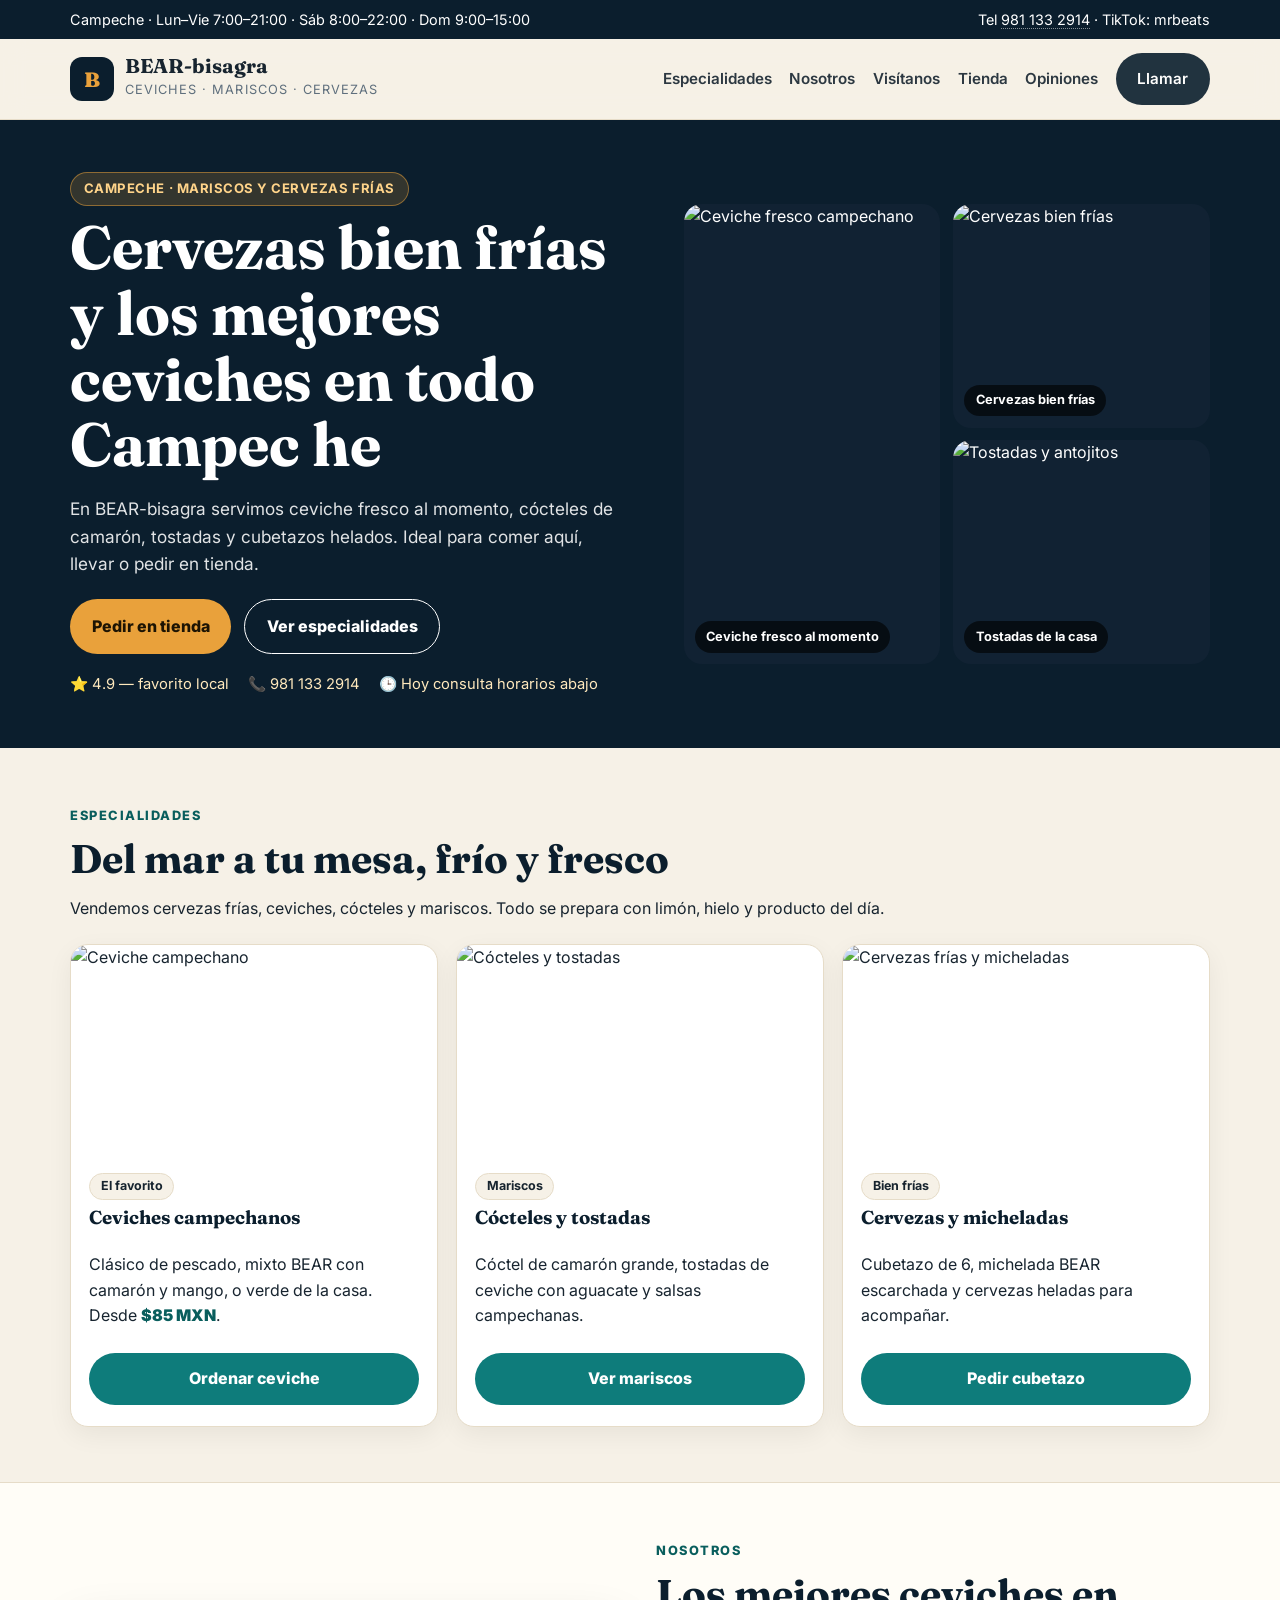
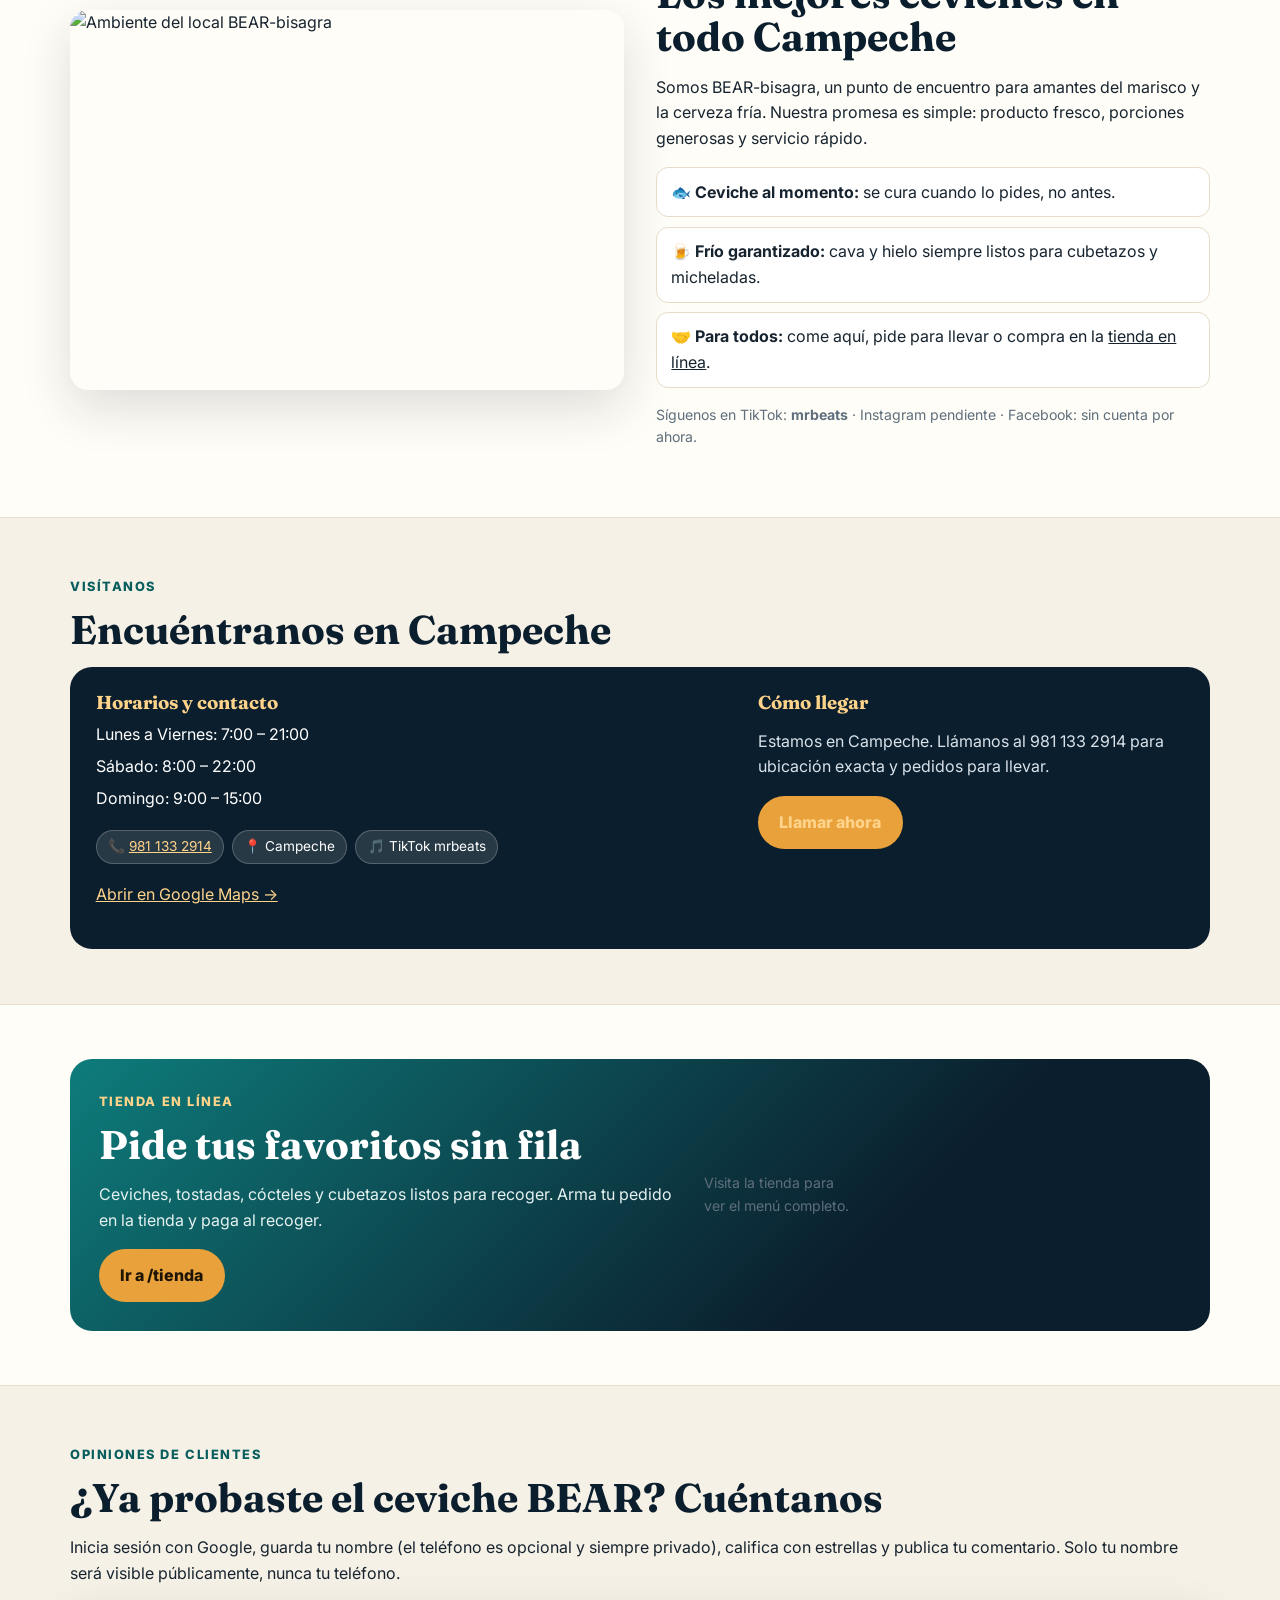
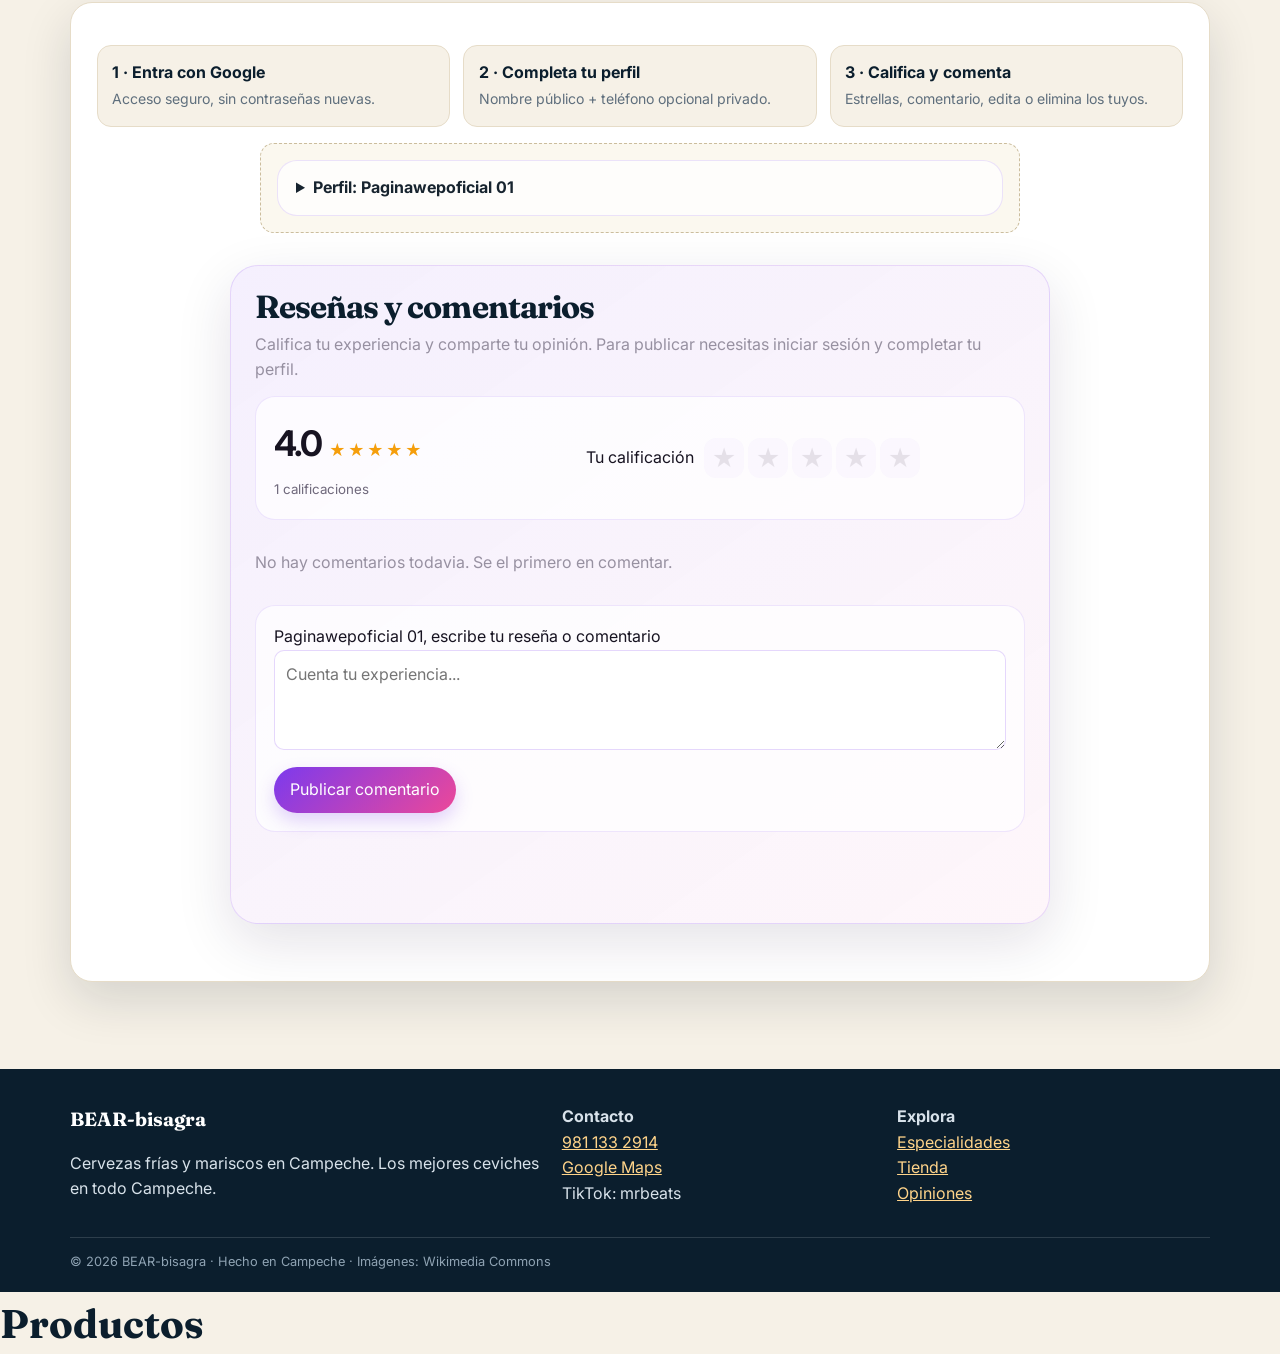
==== commit c1f44581: "Actualiza index.html desde editor Excepcional Build" ====
--- a/index.html
+++ b/index.html
@@ -1,14 +1,13 @@
 <!doctype html>
-<html lang="es-MX">
-<head>
-  <meta charset="utf-8" />
-  <meta name="viewport" content="width=device-width, initial-scale=1" />
+<html lang="es-MX"><head>
+  <meta charset="utf-8">
+  <meta name="viewport" content="width=device-width, initial-scale=1">
   <title>BEAR-bisagra · Cervezas frías y los mejores ceviches en Campeche</title>
-  <meta name="description" content="BEAR-bisagra en Campeche: cervezas bien frías, ceviches frescos, cócteles de camarón y mariscos. Los mejores ceviches en todo Campeche." />
-  <link rel="preconnect" href="https://fonts.googleapis.com" />
-  <link href="https://fonts.googleapis.com/css2?family=Fraunces:opsz,wght@9..144,700;9..144,900&family=Inter:wght@400;600;800&display=swap" rel="stylesheet" />
-  <link rel="stylesheet" href="styles.css" />
-</head>
+  <meta name="description" content="BEAR-bisagra en Campeche: cervezas bien frías, ceviches frescos, cócteles de camarón y mariscos. Los mejores ceviches en todo Campeche.">
+  <link rel="preconnect" href="https://fonts.googleapis.com">
+  <link href="https://fonts.googleapis.com/css2?family=Fraunces:opsz,wght@9..144,700;9..144,900&amp;family=Inter:wght@400;600;800&amp;display=swap" rel="stylesheet">
+  <link rel="stylesheet" href="styles.css">
+<style>.itm-profile,.itm-comments{display:grid;gap:14px;max-width:760px;margin:0 auto}.itm-profile{margin-bottom:18px}.itm-profile__card{border:1px solid rgba(127,127,127,.22);border-radius:14px;padding:12px 16px;background:rgba(127,127,127,.05)}.itm-profile__summary{cursor:pointer;font-weight:700}.itm-profile__body{display:grid;gap:10px;padding-top:12px}.itm-profile__private{opacity:.68;font-size:.86em}.itm-profile__actions,.itm-comments__actions{display:flex;gap:10px;align-items:center;flex-wrap:wrap}.itm-comments__head{display:grid;gap:8px}.itm-comments__list{display:grid;gap:12px}.itm-comments__item{padding:16px;border:1px solid rgba(127,127,127,.2);border-radius:16px;background:rgba(127,127,127,.06)}.itm-comments__author{font-weight:700}.itm-comments__date{opacity:.65;font-size:.82em}.itm-comments__body{margin-top:8px;white-space:pre-wrap}.itm-comments__form{display:grid;gap:10px}.itm-comments__form input,.itm-comments__form textarea{width:100%;box-sizing:border-box;padding:11px;border:1px solid rgba(127,127,127,.35);border-radius:10px;background:transparent;color:inherit;font:inherit}.itm-comments__form textarea{min-height:100px;resize:vertical}.itm-comments__button{border:0;border-radius:999px;padding:10px 16px;cursor:pointer;background:#1f7a55;color:#fff;font:inherit}.itm-comments__edit{border:0;background:transparent;cursor:pointer;font-size:1rem;padding:2px 6px}.itm-comments__stars{display:flex;gap:2px;align-items:center;flex-wrap:wrap}.itm-comments__star{border:0;background:transparent;color:inherit;cursor:pointer;font-size:1.7rem;line-height:1;padding:2px 3px;opacity:.45}.itm-comments__star.is-active,.itm-comments__star:hover,.itm-comments__star:focus{opacity:1;color:#f5a400}.itm-comments__muted{opacity:.7}.itm-comments__status{min-height:1.3em}.itm-comments__error{color:#b42318}.itm-comments{--itm-accent:#7c3aed;--itm-accent-2:#ec4899;--itm-ink:#171321;--itm-muted:#6f687b;max-width:820px;margin:32px auto;padding:24px;border:1px solid color-mix(in srgb,var(--itm-accent) 16%,transparent);border-radius:28px;background:linear-gradient(145deg,color-mix(in srgb,var(--itm-accent) 8%,transparent),color-mix(in srgb,var(--itm-accent-2) 5%,transparent));box-shadow:0 18px 55px rgba(31,18,54,.12);color:var(--itm-ink)}.itm-comments__head h2{margin:0;font-size:clamp(1.35rem,3vw,2rem);letter-spacing:-.03em}.itm-comments__head p{margin:0;line-height:1.55;color:var(--itm-muted)}.itm-comments__rating{display:grid;grid-template-columns:minmax(180px,.7fr) 1fr;gap:18px;align-items:center;padding:18px;border-radius:20px;background:rgba(255,255,255,.72);border:1px solid rgba(124,58,237,.12)}.itm-comments__rating-summary{display:flex;align-items:baseline;gap:8px;flex-wrap:wrap}.itm-comments__rating-summary strong{font-size:2.2rem;letter-spacing:-.06em}.itm-comments__rating-summary span{color:#f59e0b;letter-spacing:2px}.itm-comments__rating-summary small{width:100%;color:var(--itm-muted)}.itm-comments__stars{display:flex;gap:4px;align-items:center}.itm-comments__star{width:40px;height:40px;border-radius:12px!important;color:#c7bfce!important;background:rgba(124,58,237,.06)!important;transition:transform .16s ease,background .16s ease,color .16s ease,box-shadow .16s ease}.itm-comments__star:hover,.itm-comments__star:focus-visible{transform:translateY(-2px);color:#f59e0b!important;background:#fff!important;box-shadow:0 6px 18px rgba(245,158,11,.2)}.itm-comments__star.is-active{color:#f59e0b!important;background:linear-gradient(135deg,#fff7ed,#fef3c7)!important;box-shadow:inset 0 0 0 1px rgba(245,158,11,.28)}.itm-comments__item{padding:18px 20px!important;border:1px solid rgba(124,58,237,.12)!important;border-radius:20px!important;background:rgba(255,255,255,.76)!important;box-shadow:0 8px 24px rgba(31,18,54,.06)}.itm-comments__author{font-size:.98rem}.itm-comments__date{margin-left:6px;color:var(--itm-muted)}.itm-comments__body{line-height:1.65;color:#3c3547}.itm-comments__form{padding:18px;border-radius:20px;background:rgba(255,255,255,.7);border:1px solid rgba(124,58,237,.12)}.itm-comments__form input,.itm-comments__form textarea{border-color:rgba(124,58,237,.2)!important;background:#fff!important;color:var(--itm-ink)!important}.itm-comments__form input:focus,.itm-comments__form textarea:focus{outline:3px solid rgba(124,58,237,.13);border-color:var(--itm-accent)!important}.itm-comments__button{background:linear-gradient(135deg,var(--itm-accent),var(--itm-accent-2));box-shadow:0 8px 18px rgba(124,58,237,.22);transition:transform .16s ease,box-shadow .16s ease}.itm-comments__button:hover,.itm-comments__button:focus-visible{transform:translateY(-2px);box-shadow:0 12px 24px rgba(124,58,237,.3)}.itm-profile__card{border:1px solid rgba(124,58,237,.14)!important;border-radius:20px!important;background:rgba(255,255,255,.72)!important}.itm-profile__summary{padding:2px}.itm-comments__muted,.itm-profile__private{color:var(--itm-muted)}@media(max-width:640px){.itm-comments{margin:20px 12px;padding:16px;border-radius:22px}.itm-comments__rating{grid-template-columns:1fr}.itm-comments__star{width:36px;height:36px}.itm-comments__actions{align-items:flex-start}}</style><script src="https://www.gstatic.com/firebasejs/12.18.0/firebase-app-compat.js" data-loaded="true"></script><script src="https://www.gstatic.com/firebasejs/12.18.0/firebase-auth-compat.js" data-loaded="true"></script><script src="https://itm-void-excepcional.pages.dev/firebase-config.js" data-loaded="true"></script><script src="https://itm-void-excepcional.pages.dev/firebase-client.js" data-loaded="true"></script></head>
 <body>
   <div class="topbar">
     <div class="container">
@@ -19,16 +18,16 @@
 
   <header class="header">
     <div class="container">
-      <a class="brand" href="/" data-eb-editable="link" data-eb-key="index.a.2" data-eb-role="a" data-eb-kind="link">
+      <a class="brand" href="./" data-eb-editable="link" data-eb-key="index.a.2" data-eb-role="a" data-eb-kind="link">
         <span class="brand-mark">B</span>
         <span><b>BEAR-bisagra</b><small>Ceviches · Mariscos · Cervezas</small></span>
       </a>
-      <button class="menu-btn" data-menu-btn aria-label="Abrir menú" data-eb-editable="link" data-eb-key="index.button.3" data-eb-role="button" data-eb-kind="link">☰ Menú</button>
-      <nav class="nav" data-nav>
+      <button class="menu-btn" data-menu-btn="" aria-label="Abrir menú" data-eb-editable="link" data-eb-key="index.button.3" data-eb-role="button" data-eb-kind="link">☰ Menú</button>
+      <nav class="nav" data-nav="">
         <a href="#especialidades" data-eb-editable="link" data-eb-key="index.a.4" data-eb-role="a" data-eb-kind="link">Especialidades</a>
         <a href="#nosotros" data-eb-editable="link" data-eb-key="index.a.5" data-eb-role="a" data-eb-kind="link">Nosotros</a>
         <a href="#visitanos" data-eb-editable="link" data-eb-key="index.a.6" data-eb-role="a" data-eb-kind="link">Visítanos</a>
-        <a href="/tienda" data-eb-editable="link" data-eb-key="index.a.7" data-eb-role="a" data-eb-kind="link">Tienda</a>
+        <a href="tienda" data-eb-editable="link" data-eb-key="index.a.7" data-eb-role="a" data-eb-kind="link">Tienda</a>
         <a href="#opiniones" data-eb-editable="link" data-eb-key="index.a.8" data-eb-role="a" data-eb-kind="link">Opiniones</a>
         <a class="btn btn-dark" href="tel:+529811332914" data-eb-editable="link" data-eb-key="index.a.9" data-eb-role="a" data-eb-kind="link">Llamar</a>
       </nav>
@@ -40,10 +39,10 @@
       <div class="container hero-grid">
         <div>
           <span class="eyebrow">Campeche · Mariscos y cervezas frías</span>
-          <h1 data-eb-editable="text" data-eb-key="index.h1.10" data-eb-role="h1" data-eb-kind="text">Cervezas bien frías y los mejores ceviches en todo Campeche</h1>
+          <h1 data-eb-editable="text" data-eb-key="index.h1.10" data-eb-role="h1" data-eb-kind="text">Cervezas bien frías y los mejores ceviches en todo Campec he</h1>
           <p class="lead" data-eb-editable="text" data-eb-key="index.p.11" data-eb-role="p" data-eb-kind="text">En BEAR-bisagra servimos ceviche fresco al momento, cócteles de camarón, tostadas y cubetazos helados. Ideal para comer aquí, llevar o pedir en tienda.</p>
           <div class="hero-ctas">
-            <a class="btn btn-primary" href="/tienda" data-eb-editable="link" data-eb-key="index.a.12" data-eb-role="a" data-eb-kind="link">Pedir en tienda</a>
+            <a class="btn btn-primary" href="tienda" data-eb-editable="link" data-eb-key="index.a.12" data-eb-role="a" data-eb-kind="link">Pedir en tienda</a>
             <a class="btn btn-ghost" style="border-color:#fff;color:#fff" href="#especialidades" data-eb-editable="link" data-eb-key="index.a.13" data-eb-role="a" data-eb-kind="link">Ver especialidades</a>
           </div>
           <div class="hero-meta">
@@ -54,15 +53,15 @@
         </div>
         <div class="hero-media">
           <figure class="tall">
-            <img src="https://thumb.wikimedia.org/wikipedia/commons/thumb/f/fc/Ceviche_del_Per%C3%BA.jpg/800px-Ceviche_del_Per%C3%BA.jpg" alt="Ceviche fresco campechano" loading="eager" / data-eb-editable="image" data-eb-key="index.img.14" data-eb-role="img" data-eb-kind="image">
+            <img src="https://thumb.wikimedia.org/wikipedia/commons/thumb/f/fc/Ceviche_del_Per%C3%BA.jpg/800px-Ceviche_del_Per%C3%BA.jpg" alt="Ceviche fresco campechano" loading="eager" data-eb-editable="image" data-eb-key="index.img.14" data-eb-role="img" data-eb-kind="image">
             <figcaption>Ceviche fresco al momento</figcaption>
           </figure>
           <figure>
-            <img src="https://thumb.wikimedia.org/wikipedia/commons/thumb/b/b2/Relaxing_with_a_cold_beer_%284976709855%29.jpg/800px-Relaxing_with_a_cold_beer_%284976709855%29.jpg" alt="Cervezas bien frías" loading="lazy" / data-eb-editable="image" data-eb-key="index.img.15" data-eb-role="img" data-eb-kind="image">
+            <img src="https://thumb.wikimedia.org/wikipedia/commons/thumb/b/b2/Relaxing_with_a_cold_beer_%284976709855%29.jpg/800px-Relaxing_with_a_cold_beer_%284976709855%29.jpg" alt="Cervezas bien frías" loading="lazy" data-eb-editable="image" data-eb-key="index.img.15" data-eb-role="img" data-eb-kind="image">
             <figcaption>Cervezas bien frías</figcaption>
           </figure>
           <figure>
-            <img src="https://upload.wikimedia.org/wikipedia/commons/1/13/Flickr_pointnshoot_300569394--Beef_tostada_plate.jpg" alt="Tostadas y antojitos" / data-eb-editable="image" data-eb-key="index.img.16" data-eb-role="img" data-eb-kind="image">
+            <img src="https://upload.wikimedia.org/wikipedia/commons/1/13/Flickr_pointnshoot_300569394--Beef_tostada_plate.jpg" alt="Tostadas y antojitos" data-eb-editable="image" data-eb-key="index.img.16" data-eb-role="img" data-eb-kind="image">
             <figcaption>Tostadas de la casa</figcaption>
           </figure>
         </div>
@@ -76,30 +75,30 @@
         <p data-eb-editable="text" data-eb-key="index.p.18" data-eb-role="p" data-eb-kind="text">Vendemos cervezas frías, ceviches, cócteles y mariscos. Todo se prepara con limón, hielo y producto del día.</p>
         <div class="cards">
           <article class="card">
-            <img src="https://thumb.wikimedia.org/wikipedia/commons/thumb/f/fc/Ceviche_del_Per%C3%BA.jpg/800px-Ceviche_del_Per%C3%BA.jpg" alt="Ceviche campechano" loading="lazy" / data-eb-editable="image" data-eb-key="index.img.19" data-eb-role="img" data-eb-kind="image">
+            <img src="https://thumb.wikimedia.org/wikipedia/commons/thumb/f/fc/Ceviche_del_Per%C3%BA.jpg/800px-Ceviche_del_Per%C3%BA.jpg" alt="Ceviche campechano" loading="lazy" data-eb-editable="image" data-eb-key="index.img.19" data-eb-role="img" data-eb-kind="image">
             <div class="card-body">
               <span class="tag">El favorito</span>
               <h3 data-eb-editable="text" data-eb-key="index.h3.20" data-eb-role="h3" data-eb-kind="text">Ceviches campechanos</h3>
               <p data-eb-editable="text" data-eb-key="index.p.21" data-eb-role="p" data-eb-kind="text">Clásico de pescado, mixto BEAR con camarón y mango, o verde de la casa. Desde <span class="price">$85 MXN</span>.</p>
-              <a class="btn btn-teal" href="/tienda" data-eb-editable="link" data-eb-key="index.a.22" data-eb-role="a" data-eb-kind="link">Ordenar ceviche</a>
+              <a class="btn btn-teal" href="tienda" data-eb-editable="link" data-eb-key="index.a.22" data-eb-role="a" data-eb-kind="link">Ordenar ceviche</a>
             </div>
           </article>
           <article class="card">
-            <img src="https://upload.wikimedia.org/wikipedia/commons/1/13/Flickr_pointnshoot_300569394--Beef_tostada_plate.jpg" alt="Cócteles y tostadas" loading="lazy" / data-eb-editable="image" data-eb-key="index.img.23" data-eb-role="img" data-eb-kind="image">
+            <img src="https://upload.wikimedia.org/wikipedia/commons/1/13/Flickr_pointnshoot_300569394--Beef_tostada_plate.jpg" alt="Cócteles y tostadas" loading="lazy" data-eb-editable="image" data-eb-key="index.img.23" data-eb-role="img" data-eb-kind="image" class="">
             <div class="card-body">
               <span class="tag">Mariscos</span>
               <h3 data-eb-editable="text" data-eb-key="index.h3.24" data-eb-role="h3" data-eb-kind="text">Cócteles y tostadas</h3>
               <p data-eb-editable="text" data-eb-key="index.p.25" data-eb-role="p" data-eb-kind="text">Cóctel de camarón grande, tostadas de ceviche con aguacate y salsas campechanas.</p>
-              <a class="btn btn-teal" href="/tienda" data-eb-editable="link" data-eb-key="index.a.26" data-eb-role="a" data-eb-kind="link">Ver mariscos</a>
+              <a class="btn btn-teal" href="tienda" data-eb-editable="link" data-eb-key="index.a.26" data-eb-role="a" data-eb-kind="link">Ver mariscos</a>
             </div>
           </article>
           <article class="card">
-            <img src="https://thumb.wikimedia.org/wikipedia/commons/thumb/b/b2/Relaxing_with_a_cold_beer_%284976709855%29.jpg/800px-Relaxing_with_a_cold_beer_%284976709855%29.jpg" alt="Cervezas frías y micheladas" loading="lazy" / data-eb-editable="image" data-eb-key="index.img.27" data-eb-role="img" data-eb-kind="image">
+            <img src="https://thumb.wikimedia.org/wikipedia/commons/thumb/b/b2/Relaxing_with_a_cold_beer_%284976709855%29.jpg/800px-Relaxing_with_a_cold_beer_%284976709855%29.jpg" alt="Cervezas frías y micheladas" loading="lazy" data-eb-editable="image" data-eb-key="index.img.27" data-eb-role="img" data-eb-kind="image">
             <div class="card-body">
               <span class="tag">Bien frías</span>
               <h3 data-eb-editable="text" data-eb-key="index.h3.28" data-eb-role="h3" data-eb-kind="text">Cervezas y micheladas</h3>
               <p data-eb-editable="text" data-eb-key="index.p.29" data-eb-role="p" data-eb-kind="text">Cubetazo de 6, michelada BEAR escarchada y cervezas heladas para acompañar.</p>
-              <a class="btn btn-teal" href="/tienda" data-eb-editable="link" data-eb-key="index.a.30" data-eb-role="a" data-eb-kind="link">Pedir cubetazo</a>
+              <a class="btn btn-teal" href="tienda" data-eb-editable="link" data-eb-key="index.a.30" data-eb-role="a" data-eb-kind="link">Pedir cubetazo</a>
             </div>
           </article>
         </div>
@@ -108,7 +107,7 @@
 
     <section class="section alt" id="nosotros">
       <div class="container split">
-        <img src="https://thumb.wikimedia.org/wikipedia/commons/thumb/e/e6/Seafood_restaurant_at_Daepo_Port_01.jpg/800px-Seafood_restaurant_at_Daepo_Port_01.jpg" alt="Ambiente del local BEAR-bisagra" loading="lazy" / data-eb-editable="image" data-eb-key="index.img.31" data-eb-role="img" data-eb-kind="image">
+        <img src="https://thumb.wikimedia.org/wikipedia/commons/thumb/e/e6/Seafood_restaurant_at_Daepo_Port_01.jpg/800px-Seafood_restaurant_at_Daepo_Port_01.jpg" alt="Ambiente del local BEAR-bisagra" loading="lazy" data-eb-editable="image" data-eb-key="index.img.31" data-eb-role="img" data-eb-kind="image">
         <div>
           <span class="kicker">Nosotros</span>
           <h2 data-eb-editable="text" data-eb-key="index.h2.32" data-eb-role="h2" data-eb-kind="text">Los mejores ceviches en todo Campeche</h2>
@@ -116,7 +115,7 @@
           <ul class="checks">
             <li>🐟 <strong>Ceviche al momento:</strong> se cura cuando lo pides, no antes.</li>
             <li>🍺 <strong>Frío garantizado:</strong> cava y hielo siempre listos para cubetazos y micheladas.</li>
-            <li>🤝 <strong>Para todos:</strong> come aquí, pide para llevar o compra en la <a href="/tienda" data-eb-editable="link" data-eb-key="index.a.34" data-eb-role="a" data-eb-kind="link">tienda en línea</a>.</li>
+            <li>🤝 <strong>Para todos:</strong> come aquí, pide para llevar o compra en la <a href="tienda" data-eb-editable="link" data-eb-key="index.a.34" data-eb-role="a" data-eb-kind="link">tienda en línea</a>.</li>
           </ul>
           <p class="privacy" data-eb-editable="text" data-eb-key="index.p.35" data-eb-role="p" data-eb-kind="text">Síguenos en TikTok: <strong>mrbeats</strong> · Instagram pendiente · Facebook: sin cuenta por ahora.</p>
         </div>
@@ -157,11 +156,9 @@
           <span class="kicker" style="color:#ffd48a">Tienda en línea</span>
           <h2 style="color:#fff" data-eb-editable="text" data-eb-key="index.h2.45" data-eb-role="h2" data-eb-kind="text">Pide tus favoritos sin fila</h2>
           <p style="color:#e6f2f1" data-eb-editable="text" data-eb-key="index.p.46" data-eb-role="p" data-eb-kind="text">Ceviches, tostadas, cócteles y cubetazos listos para recoger. Arma tu pedido en la tienda y paga al recoger.</p>
-          <a class="btn btn-primary" href="/tienda" data-eb-editable="link" data-eb-key="index.a.47" data-eb-role="a" data-eb-kind="link">Ir a /tienda</a>
-        </div>
-        <div class="mini-grid" data-featured-products>
-          <p class="privacy" data-eb-editable="text" data-eb-key="index.p.48" data-eb-role="p" data-eb-kind="text">Cargando destacados…</p>
-        </div>
+          <a class="btn btn-primary" href="tienda" data-eb-editable="link" data-eb-key="index.a.47" data-eb-role="a" data-eb-kind="link">Ir a /tienda</a>
+        </div>
+        <div class="mini-grid" data-featured-products=""><p class="privacy">Visita la tienda para ver el menú completo.</p></div>
       </div>
     </section>
 
@@ -170,14 +167,47 @@
         <span class="kicker">Opiniones de clientes</span>
         <h2 data-eb-editable="text" data-eb-key="index.h2.49" data-eb-role="h2" data-eb-kind="text">¿Ya probaste el ceviche BEAR? Cuéntanos</h2>
         <p data-eb-editable="text" data-eb-key="index.p.50" data-eb-role="p" data-eb-kind="text">Inicia sesión con Google, guarda tu nombre (el teléfono es opcional y siempre privado), califica con estrellas y publica tu comentario. Solo tu nombre será visible públicamente, nunca tu teléfono.</p>
-        <div class="comments-shell" data-itm-comments-shell data-project-id="32536aca-527c-4a46-9a63-be16d1e86934">
+        <div class="comments-shell" data-itm-comments-shell="" data-project-id="32536aca-527c-4a46-9a63-be16d1e86934">
           <div class="comments-info">
             <div class="info-card"><strong>1 · Entra con Google</strong><span class="privacy">Acceso seguro, sin contraseñas nuevas.</span></div>
             <div class="info-card"><strong>2 · Completa tu perfil</strong><span class="privacy">Nombre público + teléfono opcional privado.</span></div>
             <div class="info-card"><strong>3 · Califica y comenta</strong><span class="privacy">Estrellas, comentario, edita o elimina los tuyos.</span></div>
           </div>
-          <div data-itm-profile data-project-id="32536aca-527c-4a46-9a63-be16d1e86934"></div>
-          <div data-itm-comments data-project-id="32536aca-527c-4a46-9a63-be16d1e86934"></div>
+          <div data-itm-profile="" data-project-id="32536aca-527c-4a46-9a63-be16d1e86934" class="itm-profile" aria-live="polite"><details class="itm-profile__card"><summary class="itm-profile__summary">Perfil: Paginawepoficial 01</summary><div class="itm-profile__body"><div><strong>Paginawepoficial 01</strong><div class="itm-profile__private">Telefono privado</div></div><form hidden="" class="itm-comments__form" data-profile-form=""><strong>Editar perfil</strong><label>Nombre<input name="display_name" maxlength="120" required="" value="Paginawepoficial 01"></label><label>Telefono (opcional)<input name="phone" type="tel" maxlength="30" value="996 105 2322"></label><div class="itm-profile__actions"><button class="itm-comments__button" type="submit">Guardar cambios</button><span class="itm-profile__private">El telefono no se muestra publicamente.</span></div></form><div class="itm-profile__actions"><button class="itm-comments__edit" type="button" data-profile-edit="">Editar perfil</button><button class="itm-comments__edit" type="button" data-profile-logout="">Cerrar sesion</button></div><p class="itm-comments__status" data-profile-status="" aria-live="polite"></p></div></details></div>
+          <div data-itm-comments="" data-project-id="32536aca-527c-4a46-9a63-be16d1e86934" class="itm-comments"><div class="itm-comments__head"><h2>Reseñas y comentarios</h2><p class="itm-comments__muted">Califica tu experiencia y comparte tu opinión. Para publicar necesitas iniciar sesión y completar tu perfil.</p></div><div class="itm-comments__rating" data-comments-rating="">
+      <div class="itm-comments__rating-summary">
+        <strong>4.0</strong>
+        <span>★★★★★</span>
+        <small>1 calificaciones</small>
+      </div>
+
+      <div class="itm-comments__actions">
+        <span>Tu calificación</span>
+        <div class="itm-comments__stars" role="group" aria-label="Elegir calificación">
+          
+            <button class="itm-comments__star " type="button" data-rating-value="1" aria-label="1 estrella" aria-pressed="false">
+              ★
+            </button>
+          
+            <button class="itm-comments__star " type="button" data-rating-value="2" aria-label="2 estrellas" aria-pressed="false">
+              ★
+            </button>
+          
+            <button class="itm-comments__star " type="button" data-rating-value="3" aria-label="3 estrellas" aria-pressed="false">
+              ★
+            </button>
+          
+            <button class="itm-comments__star " type="button" data-rating-value="4" aria-label="4 estrellas" aria-pressed="false">
+              ★
+            </button>
+          
+            <button class="itm-comments__star " type="button" data-rating-value="5" aria-label="5 estrellas" aria-pressed="false">
+              ★
+            </button>
+          
+        </div>
+      </div>
+    </div><div class="itm-comments__list" data-comments-list=""><p class="itm-comments__muted">No hay comentarios todavia. Se el primero en comentar.</p></div><div data-comments-auth=""><form class="itm-comments__form" data-comments-form=""><label>Paginawepoficial 01, escribe tu reseña o comentario<textarea name="content" maxlength="2000" required="" placeholder="Cuenta tu experiencia..."></textarea></label><div class="itm-comments__actions"><button class="itm-comments__button" type="submit">Publicar comentario</button></div></form></div><p class="itm-comments__status" data-comments-status="" aria-live="polite"></p></div>
         </div>
       </div>
     </section>
@@ -190,26 +220,26 @@
         <p data-eb-editable="text" data-eb-key="index.p.51" data-eb-role="p" data-eb-kind="text">Cervezas frías y mariscos en Campeche. Los mejores ceviches en todo Campeche.</p>
       </div>
       <div>
-        <b>Contacto</b><br />
-        <a href="tel:+529811332914" data-eb-editable="link" data-eb-key="index.a.52" data-eb-role="a" data-eb-kind="link">981 133 2914</a><br />
-        <a href="https://maps.google.com/?q=Monterrey" target="_blank" rel="noopener" data-eb-editable="link" data-eb-key="index.a.53" data-eb-role="a" data-eb-kind="link">Google Maps</a><br />
+        <b>Contacto</b><br>
+        <a href="tel:+529811332914" data-eb-editable="link" data-eb-key="index.a.52" data-eb-role="a" data-eb-kind="link">981 133 2914</a><br>
+        <a href="https://maps.google.com/?q=Monterrey" target="_blank" rel="noopener" data-eb-editable="link" data-eb-key="index.a.53" data-eb-role="a" data-eb-kind="link">Google Maps</a><br>
         TikTok: mrbeats
       </div>
       <div>
-        <b>Explora</b><br />
-        <a href="#especialidades" data-eb-editable="link" data-eb-key="index.a.54" data-eb-role="a" data-eb-kind="link">Especialidades</a><br />
-        <a href="/tienda" data-eb-editable="link" data-eb-key="index.a.55" data-eb-role="a" data-eb-kind="link">Tienda</a><br />
+        <b>Explora</b><br>
+        <a href="#especialidades" data-eb-editable="link" data-eb-key="index.a.54" data-eb-role="a" data-eb-kind="link">Especialidades</a><br>
+        <a href="tienda" data-eb-editable="link" data-eb-key="index.a.55" data-eb-role="a" data-eb-kind="link">Tienda</a><br>
         <a href="#opiniones" data-eb-editable="link" data-eb-key="index.a.56" data-eb-role="a" data-eb-kind="link">Opiniones</a>
       </div>
     </div>
-    <div class="container credit">© <span data-year></span> BEAR-bisagra · Hecho en Campeche · Imágenes: Wikimedia Commons</div>
+    <div class="container credit">© <span data-year="">2026</span> BEAR-bisagra · Hecho en Campeche · Imágenes: Wikimedia Commons</div>
   </footer>
 
   <script src="script.js"></script>
-  <script src="https://itm-void-excepcional.pages.dev/comments.js" defer></script>
-
-<section data-itm-store-shell data-project-id="32536aca-527c-4a46-9a63-be16d1e86934"><h2>Productos</h2><div data-itm-store-products data-project-id="32536aca-527c-4a46-9a63-be16d1e86934"></div></section>
-
-<script src="https://itm-void-excepcional.pages.dev/store.js" defer></script>
-</body>
-</html>+  <script src="https://itm-void-excepcional.pages.dev/comments.js" defer=""></script>
+
+<section data-itm-store-shell="" data-project-id="32536aca-527c-4a46-9a63-be16d1e86934"><h2>Productos</h2><div data-itm-store-products="" data-project-id="32536aca-527c-4a46-9a63-be16d1e86934"></div></section>
+
+<script src="https://itm-void-excepcional.pages.dev/store.js" defer=""></script>
+
+</body></html>
--- a/styles.css
+++ b/styles.css
@@ -1,116 +1,116 @@
 :root{
-  --bg:#0f1417;
-  --bg2:#161e22;
-  --card:#1d272d;
-  --line:rgba(255,255,255,.1);
-  --cream:#f7f2e9;
-  --muted:#b9c2c6;
-  --gold:#d9a441;
-  --gold2:#f0c66a;
-  --teal:#2ec4b6;
-  --coral:#ff6b5e;
+  --navy:#0b1e2d;
+  --navy-2:#102a3e;
+  --teal:#0e7c7b;
+  --teal-dark:#095e5d;
+  --amber:#e9a13b;
+  --coral:#c93a2e;
+  --sand:#f6f1e7;
+  --paper:#fffdf7;
+  --ink:#17242f;
+  --muted:#5f6f7d;
+  --line:#e6dcc8;
   --radius:18px;
-  --max:1120px;
-  --font:"Sora",system-ui,-apple-system,Segoe UI,Roboto,Arial,sans-serif;
-  --serif:"Fraunces",Georgia,serif;
+  --shadow:0 18px 50px rgba(11,30,45,.14);
+  --font-display:"Fraunces",Georgia,serif;
+  --font-body:"Inter",system-ui,-apple-system,Segoe UI,Roboto,Arial,sans-serif;
 }
 *{box-sizing:border-box}
 html{scroll-behavior:smooth}
-body{margin:0;font-family:var(--font);background:var(--bg);color:var(--cream);line-height:1.6}
+body{margin:0;font-family:var(--font-body);color:var(--ink);background:var(--sand);line-height:1.6}
+img{max-width:100%;display:block}
 a{color:inherit}
-img{max-width:100%;display:block}
-.container{max-width:var(--max);margin:0 auto;padding:0 20px}
-.topbar{background:#000;color:#ffe9b0;font-size:.85rem;text-align:center;padding:8px 12px;letter-spacing:.02em}
-header.site{position:sticky;top:0;z-index:20;background:rgba(15,20,23,.92);backdrop-filter:blur(10px);border-bottom:1px solid var(--line)}
-.nav{display:flex;align-items:center;justify-content:space-between;gap:16px;padding:14px 20px;max-width:var(--max);margin:0 auto}
-.brand{display:flex;align-items:center;gap:12px;text-decoration:none}
-.brand-mark{width:44px;height:44px;border-radius:12px;background:linear-gradient(135deg,var(--gold),#7a4a12);display:grid;place-items:center;font-weight:900;color:#111;font-size:1.3rem}
-.brand b{font-family:var(--serif);font-size:1.3rem;letter-spacing:.02em}
-.brand small{display:block;font-family:var(--font);font-weight:500;color:var(--muted);font-size:.75rem;letter-spacing:.14em;text-transform:uppercase}
-.links{display:flex;gap:18px;align-items:center;font-size:.95rem}
-.links a{text-decoration:none;color:var(--cream);opacity:.9}
-.links a:hover{color:var(--gold2)}
-.btn{display:inline-flex;align-items:center;gap:8px;border:0;border-radius:999px;padding:12px 22px;font-weight:700;text-decoration:none;cursor:pointer;transition:.2s}
-.btn-gold{background:linear-gradient(135deg,var(--gold2),var(--gold));color:#1a1206}
-.btn-gold:hover{transform:translateY(-1px);box-shadow:0 10px 26px rgba(217,164,65,.35)}
-.btn-ghost{border:1px solid var(--line);color:var(--cream);background:transparent}
-.btn-ghost:hover{border-color:var(--gold)}
-.btn-call{background:#fff;color:#111;padding:10px 18px;font-size:.9rem}
-.burger{display:none;background:none;border:1px solid var(--line);color:#fff;border-radius:10px;padding:8px 12px}
-.hero{position:relative;overflow:hidden;background:radial-gradient(900px 500px at 80% -10%,rgba(217,164,65,.25),transparent),radial-gradient(700px 500px at 10% 20%,rgba(46,196,182,.18),transparent),var(--bg)}
-.hero-grid{display:grid;grid-template-columns:1.05fr .95fr;gap:36px;align-items:center;padding:56px 20px 48px;max-width:var(--max);margin:0 auto}
-.eyebrow{display:inline-flex;align-items:center;gap:8px;background:rgba(217,164,65,.14);border:1px solid rgba(217,164,65,.35);color:var(--gold2);border-radius:999px;padding:6px 14px;font-size:.82rem;letter-spacing:.06em;text-transform:uppercase}
-h1{font-family:var(--serif);font-size:clamp(2.4rem,5vw,4rem);line-height:1.02;margin:18px 0 14px}
-h1 em{font-style:italic;color:var(--gold2)}
-.lead{color:var(--muted);font-size:1.08rem;max-width:52ch}
-.cta-row{display:flex;gap:12px;flex-wrap:wrap;margin-top:22px}
-.meta-row{display:flex;gap:18px;flex-wrap:wrap;margin-top:22px;color:var(--muted);font-size:.92rem}
-.meta-row strong{color:var(--cream)}
-.hero-card{background:var(--card);border:1px solid var(--line);border-radius:22px;overflow:hidden;box-shadow:0 24px 60px rgba(0,0,0,.4)}
-.hero-card img{height:360px;width:100%;object-fit:cover}
-.hero-card-body{padding:18px 20px;display:flex;justify-content:space-between;align-items:center;gap:12px}
-.price{font-family:var(--serif);font-size:1.6rem;color:var(--gold2)}
-section{padding:64px 0}
-.sec-head{max-width:720px;margin-bottom:28px}
-.sec-head h2{font-family:var(--serif);font-size:clamp(1.8rem,3.5vw,2.6rem);margin:10px 0}
-.sec-head p{color:var(--muted)}
-.kicker{color:var(--teal);text-transform:uppercase;letter-spacing:.16em;font-size:.78rem;font-weight:800}
-.grid3{display:grid;grid-template-columns:repeat(3,1fr);gap:18px}
-.grid2{display:grid;grid-template-columns:1fr 1fr;gap:22px}
-.card{background:var(--card);border:1px solid var(--line);border-radius:var(--radius);overflow:hidden}
-.card img{height:210px;width:100%;object-fit:cover}
-.card-body{padding:18px}
-.card-body h3{margin:0 0 8px;font-size:1.15rem}
-.card-body p{margin:0;color:var(--muted);font-size:.95rem}
-.tag{display:inline-block;font-size:.75rem;background:rgba(46,196,182,.15);border:1px solid rgba(46,196,182,.35);color:#9ef0e6;border-radius:999px;padding:3px 10px;margin-bottom:10px}
-.beer{background:linear-gradient(180deg,#1e2a10,#161e22);border:1px solid rgba(217,164,65,.25);border-radius:22px;overflow:hidden;display:grid;grid-template-columns:1fr 1fr}
-.beer img{height:100%;min-height:320px;object-fit:cover}
-.beer-body{padding:32px}
-.beer-body ul{padding-left:18px;color:var(--muted)}
-.store-preview{background:var(--bg2);border-top:1px solid var(--line);border-bottom:1px solid var(--line)}
-.product{background:#fff;color:#141414;border-radius:18px;overflow:hidden;display:flex;flex-direction:column;position:relative}
-.product img{height:190px;object-fit:cover;width:100%;background:#0f1417}
-.product-body{padding:16px;display:flex;flex-direction:column;gap:8px;flex:1}
-.product-body h3{margin:0;font-size:1.05rem}
-.product-body p{margin:0;color:#555;font-size:.9rem;flex:1}
-.product-foot{display:flex;justify-content:space-between;align-items:center;margin-top:10px}
-.product-foot strong{font-size:1.2rem}
-.add{background:#111;color:#fff;border-radius:999px;padding:9px 16px;text-decoration:none;font-weight:700;font-size:.88rem}
-.local-card{display:grid;grid-template-columns:1fr 1fr;background:var(--card);border:1px solid var(--line);border-radius:22px;overflow:hidden}
-.local-info{padding:30px}
-.hours{width:100%;border-collapse:collapse;margin:16px 0;font-size:.95rem}
-.hours td{padding:8px 0;border-bottom:1px dashed var(--line)}
-.hours td:last-child{text-align:right;color:var(--gold2)}
-.video-placeholder{border:1px dashed rgba(255,255,255,.25);border-radius:22px;padding:36px;text-align:center;color:var(--muted);background:rgba(255,255,255,.03)}
-.comments-wrap{background:linear-gradient(180deg,#fdf8ec,#f7f2e9);color:#1b1b1b;border-radius:26px;padding:32px}
-.comments-wrap h2{font-family:var(--serif);margin:0 0 8px;font-size:2rem}
-.comments-explain{display:grid;grid-template-columns:1fr 1fr;gap:18px;margin:18px 0}
-.explain-box{background:#fff;border:1px solid #eadfc6;border-radius:16px;padding:16px;font-size:.93rem}
-.explain-box b{display:block;margin-bottom:6px}
-[data-itm-profile],[data-itm-comments]{background:#fff;border:1px solid #e7ddc2;border-radius:16px;padding:18px;margin-top:14px}
-footer{background:#000;padding:40px 0 24px;border-top:1px solid var(--line);color:var(--muted)}
-.foot-grid{display:grid;grid-template-columns:1.2fr 1fr 1fr;gap:20px}
-.foot-grid h4{color:#fff;margin:0 0 10px}
-.small{font-size:.85rem}
-.tienda-hero{padding:48px 0 10px}
-.catalog{display:grid;grid-template-columns:repeat(3,1fr);gap:18px;padding:20px 0 60px}
-.filters{display:flex;gap:10px;flex-wrap:wrap;margin:18px 0}
-.filters button{border:1px solid var(--line);background:transparent;color:var(--cream);border-radius:999px;padding:8px 16px;cursor:pointer}
-.filters button.active,.filters button:hover{background:var(--gold);color:#111;border-color:var(--gold)}
-.cart-bar{position:fixed;bottom:16px;left:50%;transform:translateX(-50%);background:#fff;color:#111;border-radius:999px;padding:10px 10px 10px 20px;display:flex;gap:14px;align-items:center;box-shadow:0 18px 50px rgba(0,0,0,.5);z-index:30;max-width:92vw}
-body:has(.cart-bar){padding-bottom:76px}
-body:has(.cart-bar) footer{margin-bottom:0}
-a:focus-visible,button:focus-visible{outline:3px solid var(--gold2);outline-offset:2px}
-.clear-btn{background:transparent;border:1px solid #ddd;border-radius:999px;padding:9px 14px;cursor:pointer;font-weight:700;font-size:.85rem;color:#555}
-.clear-btn:hover{border-color:#111;color:#111}
-.cart-bar strong{white-space:nowrap}
-#cartCount{background:#111;color:#fff;border-radius:999px;padding:2px 10px;margin-left:6px}
+.container{width:min(1140px,92%);margin:0 auto}
+.topbar{background:var(--navy);color:#fff;font-size:.9rem}
+.topbar .container{display:flex;justify-content:space-between;align-items:center;padding:.5rem 0;gap:1rem;flex-wrap:wrap}
+.topbar a{text-decoration:none;border-bottom:1px dotted rgba(255,255,255,.5)}
+.header{position:sticky;top:0;z-index:50;background:rgba(246,241,231,.92);backdrop-filter:blur(12px);border-bottom:1px solid var(--line)}
+.header .container{display:flex;align-items:center;justify-content:space-between;padding:.9rem 0;gap:1rem}
+.brand{display:flex;align-items:center;gap:.7rem;text-decoration:none}
+.brand-mark{width:44px;height:44px;border-radius:12px;background:var(--navy);color:var(--amber);display:grid;place-items:center;font-family:var(--font-display);font-weight:900;font-size:1.3rem;letter-spacing:.02em}
+.brand b{font-family:var(--font-display);font-size:1.25rem;line-height:1;display:block}
+.brand small{color:var(--muted);font-size:.8rem;letter-spacing:.08em;text-transform:uppercase}
+.nav{display:flex;gap:1.1rem;align-items:center}
+.nav a{text-decoration:none;font-weight:600;font-size:.95rem;opacity:.9}
+.nav a:hover{color:var(--teal-dark)}
+.btn{display:inline-flex;align-items:center;justify-content:center;gap:.5rem;border:0;cursor:pointer;text-decoration:none;font-weight:800;padding:.85rem 1.35rem;border-radius:999px;transition:.18s}
+.btn-primary{background:var(--amber);color:#1d1403}
+.btn-primary:hover{transform:translateY(-1px);box-shadow:var(--shadow)}
+.btn-dark{background:var(--navy);color:#fff}
+.btn-ghost{background:transparent;border:1.5px solid var(--navy);color:var(--navy)}
+.btn-teal{background:var(--teal);color:#fff}
+.menu-btn{display:none;background:var(--navy);color:#fff;border:0;border-radius:10px;padding:.6rem .8rem;font-weight:800}
+.hero{background:var(--navy);color:#fff;overflow:hidden;position:relative}
+.hero-grid{display:grid;grid-template-columns:1.05fr .95fr;gap:2rem;align-items:center;padding:3.2rem 0}
+.eyebrow{display:inline-flex;align-items:center;gap:.5rem;background:rgba(233,161,59,.18);border:1px solid rgba(233,161,59,.5);color:#ffd48a;padding:.35rem .8rem;border-radius:999px;font-size:.82rem;font-weight:700;letter-spacing:.04em;text-transform:uppercase}
+h1,h2,h3{font-family:var(--font-display);line-height:1.08;margin:.6rem 0}
+h1{font-size:clamp(2.2rem,5vw,3.8rem)}
+h2{font-size:clamp(1.7rem,3.4vw,2.5rem);color:var(--navy)}
+.lead{font-size:1.08rem;color:rgba(255,255,255,.88);max-width:34rem}
+.hero-ctas{display:flex;gap:.8rem;flex-wrap:wrap;margin-top:1.3rem}
+.hero-meta{display:flex;gap:1.2rem;flex-wrap:wrap;margin-top:1.2rem;color:#ffe9bd;font-size:.92rem}
+.hero-media{display:grid;grid-template-columns:1fr 1fr;gap:.8rem}
+.hero-media figure{margin:0;border-radius:var(--radius);overflow:hidden;position:relative;min-height:220px;background:#123}
+.hero-media img{width:100%;height:100%;object-fit:cover;position:absolute;inset:0}
+.hero-media figcaption{position:absolute;left:.7rem;bottom:.7rem;background:rgba(0,0,0,.62);color:#fff;padding:.35rem .7rem;border-radius:999px;font-size:.8rem;font-weight:700}
+.hero-media .tall{grid-row:span 2;min-height:460px}
+.section{padding:3.4rem 0}
+.section.alt{background:var(--paper);border-top:1px solid var(--line);border-bottom:1px solid var(--line)}
+.kicker{color:var(--teal-dark);font-weight:800;letter-spacing:.12em;text-transform:uppercase;font-size:.8rem}
+.cards{display:grid;grid-template-columns:repeat(3,1fr);gap:1.1rem;margin-top:1.4rem}
+.card{background:#fff;border:1px solid var(--line);border-radius:var(--radius);overflow:hidden;box-shadow:0 8px 26px rgba(0,0,0,.06);display:flex;flex-direction:column}
+.card img{height:210px;object-fit:cover;width:100%}
+.card-body{padding:1.1rem 1.15rem 1.3rem;display:flex;flex-direction:column;gap:.5rem;flex:1}
+.card-body h3{margin:0;color:var(--navy)}
+.price{font-weight:900;color:var(--teal-dark)}
+.tag{align-self:flex-start;background:var(--sand);border:1px solid var(--line);border-radius:999px;padding:.15rem .65rem;font-size:.78rem;font-weight:700}
+.split{display:grid;grid-template-columns:1fr 1fr;gap:2rem;align-items:center}
+.split img{border-radius:var(--radius);box-shadow:var(--shadow);height:380px;object-fit:cover;width:100%}
+.checks{list-style:none;padding:0;margin:1rem 0;display:grid;gap:.6rem}
+.checks li{background:#fff;border:1px solid var(--line);border-radius:12px;padding:.7rem .9rem}
+.hours{background:var(--navy);color:#fff;border-radius:22px;padding:1.6rem;display:grid;grid-template-columns:1.2fr .8fr;gap:1.4rem}
+.hours a{color:#ffd48a}
+.hours ul{list-style:none;margin:.6rem 0;padding:0;display:grid;gap:.4rem}
+.pill{display:inline-block;background:rgba(255,255,255,.12);border:1px solid rgba(255,255,255,.22);padding:.3rem .7rem;border-radius:999px;font-size:.85rem;margin:.15rem .25rem .15rem 0}
+.teaser{background:linear-gradient(135deg,var(--teal) 0%,var(--navy) 70%);color:#fff;border-radius:22px;padding:1.8rem;display:grid;grid-template-columns:1.1fr .9fr;gap:1.4rem;align-items:center}
+.mini-grid{display:grid;grid-template-columns:repeat(3,1fr);gap:.7rem}
+.mini{background:rgba(255,255,255,.96);color:var(--ink);border-radius:14px;overflow:hidden}
+.mini img{height:110px;object-fit:cover;width:100%}
+.mini div{padding:.6rem .7rem;font-size:.85rem;font-weight:700}
+.mini .price{font-size:.85rem}
+/* Catalogo tienda: 2 cols en desktop, 1 en movil (evita inline que rompe responsive) */
+.catalog-grid{grid-template-columns:repeat(2,1fr) !important;margin-top:0}
+a:focus-visible,button:focus-visible,input:focus-visible{outline:3px solid var(--amber);outline-offset:2px}
+.cart input{background:#fff;color:var(--ink)}
+.cart-item span:last-child{white-space:nowrap}
+/* Comentarios */
+.comments-shell{background:#fff;border:1px solid var(--line);border-radius:22px;padding:1.6rem;box-shadow:var(--shadow)}
+.comments-info{display:grid;grid-template-columns:repeat(3,1fr);gap:.8rem;margin:1rem 0}
+.info-card{background:var(--sand);border:1px solid var(--line);border-radius:14px;padding:.9rem}
+.info-card strong{display:block;color:var(--navy)}
+[data-itm-profile],[data-itm-comments]{background:#fbf8ef;border:1px dashed #cbbd9d;border-radius:14px;padding:1rem;margin-top:1rem;min-height:90px}
+.privacy{font-size:.88rem;color:var(--muted)}
+/* Tienda */
+.shop-layout{display:grid;grid-template-columns:1fr 320px;gap:1.4rem;align-items:start}
+.filters{display:flex;gap:.5rem;flex-wrap:wrap;margin:1rem 0}
+.filter-btn{border:1px solid var(--navy);background:#fff;border-radius:999px;padding:.45rem .95rem;font-weight:700;cursor:pointer}
+.filter-btn.active{background:var(--navy);color:#fff}
+.cart{position:sticky;top:90px;background:#fff;border:1px solid var(--line);border-radius:18px;padding:1.1rem}
+.cart-item{display:flex;justify-content:space-between;gap:.6rem;padding:.5rem 0;border-bottom:1px dashed var(--line);font-size:.92rem}
+.qty{display:inline-flex;gap:.4rem;align-items:center}
+.qty button{border:1px solid var(--line);background:var(--sand);border-radius:8px;width:26px;height:26px;cursor:pointer;font-weight:900}
+.footer{background:var(--navy);color:#d8e2ea;padding:2.2rem 0 1.2rem;margin-top:2rem}
+.footer a{color:#ffd48a}
+.footer-grid{display:grid;grid-template-columns:1.2fr .8fr .8fr;gap:1.4rem}
+.credit{font-size:.8rem;color:#8fa3b3;margin-top:1.2rem;border-top:1px solid rgba(255,255,255,.14);padding-top:.9rem}
 @media(max-width:900px){
-  .hero-grid,.grid2,.beer,.local-card,.foot-grid,.comments-explain{grid-template-columns:1fr}
-  .grid3,.catalog{grid-template-columns:1fr 1fr}
-  .links{display:none}
-  .links.open{display:flex;position:absolute;top:68px;right:16px;background:#000;border:1px solid var(--line);border-radius:14px;padding:14px;flex-direction:column}
-  .burger{display:block}
-  .beer img{min-height:220px}
+  .hero-grid,.split,.hours,.teaser,.shop-layout,.footer-grid{grid-template-columns:1fr}
+  .cards{grid-template-columns:1fr}
+  .catalog-grid{grid-template-columns:1fr !important}
+  .mini-grid{grid-template-columns:1fr}
+  .hero-media{grid-template-columns:1fr}
+  .hero-media .tall{min-height:300px;grid-row:auto}
+  .nav{display:none}.nav.open{display:flex;position:absolute;top:100%;left:0;right:0;background:var(--paper);padding:1rem 4%;flex-direction:column;align-items:flex-start;border-bottom:1px solid var(--line)}
+  .menu-btn{display:inline-block}
+  .comments-info{grid-template-columns:1fr}
 }
-@media(max-width:600px){.grid3,.catalog{grid-template-columns:1fr}section{padding:44px 0}}
